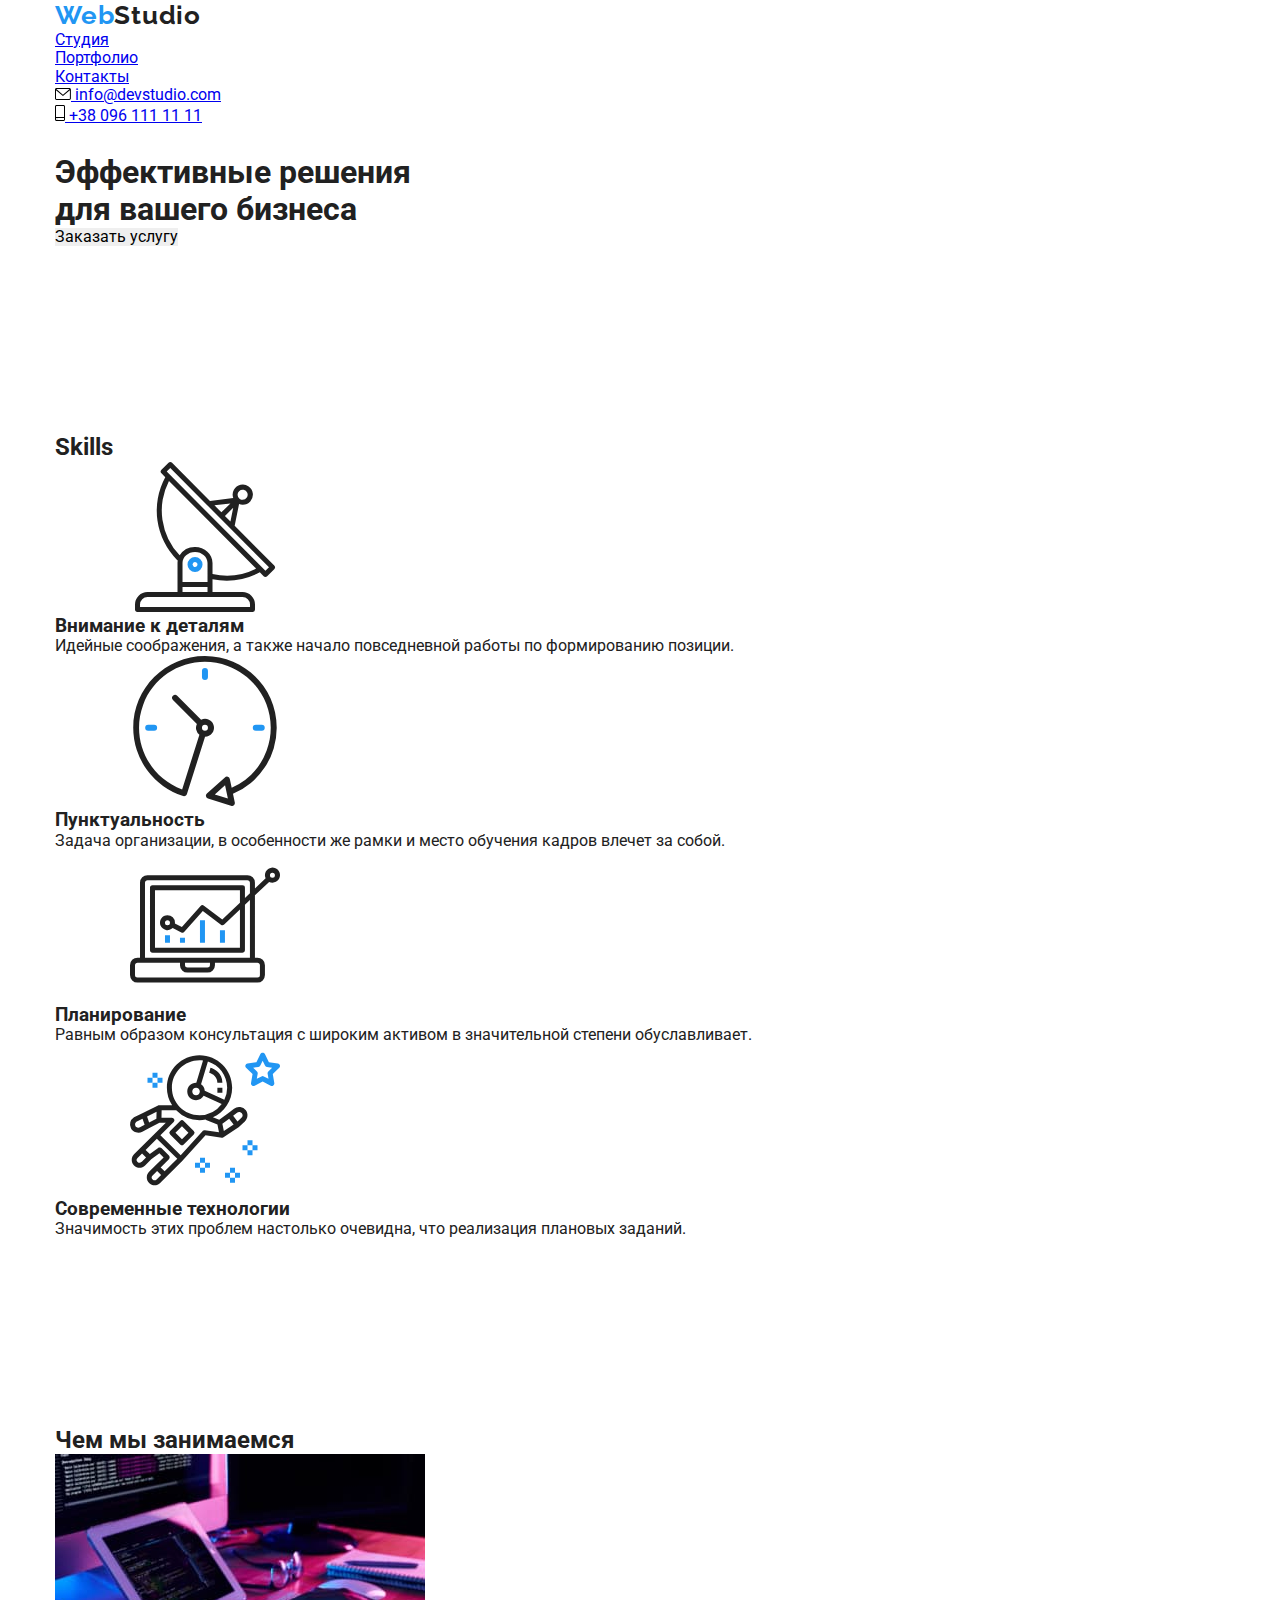
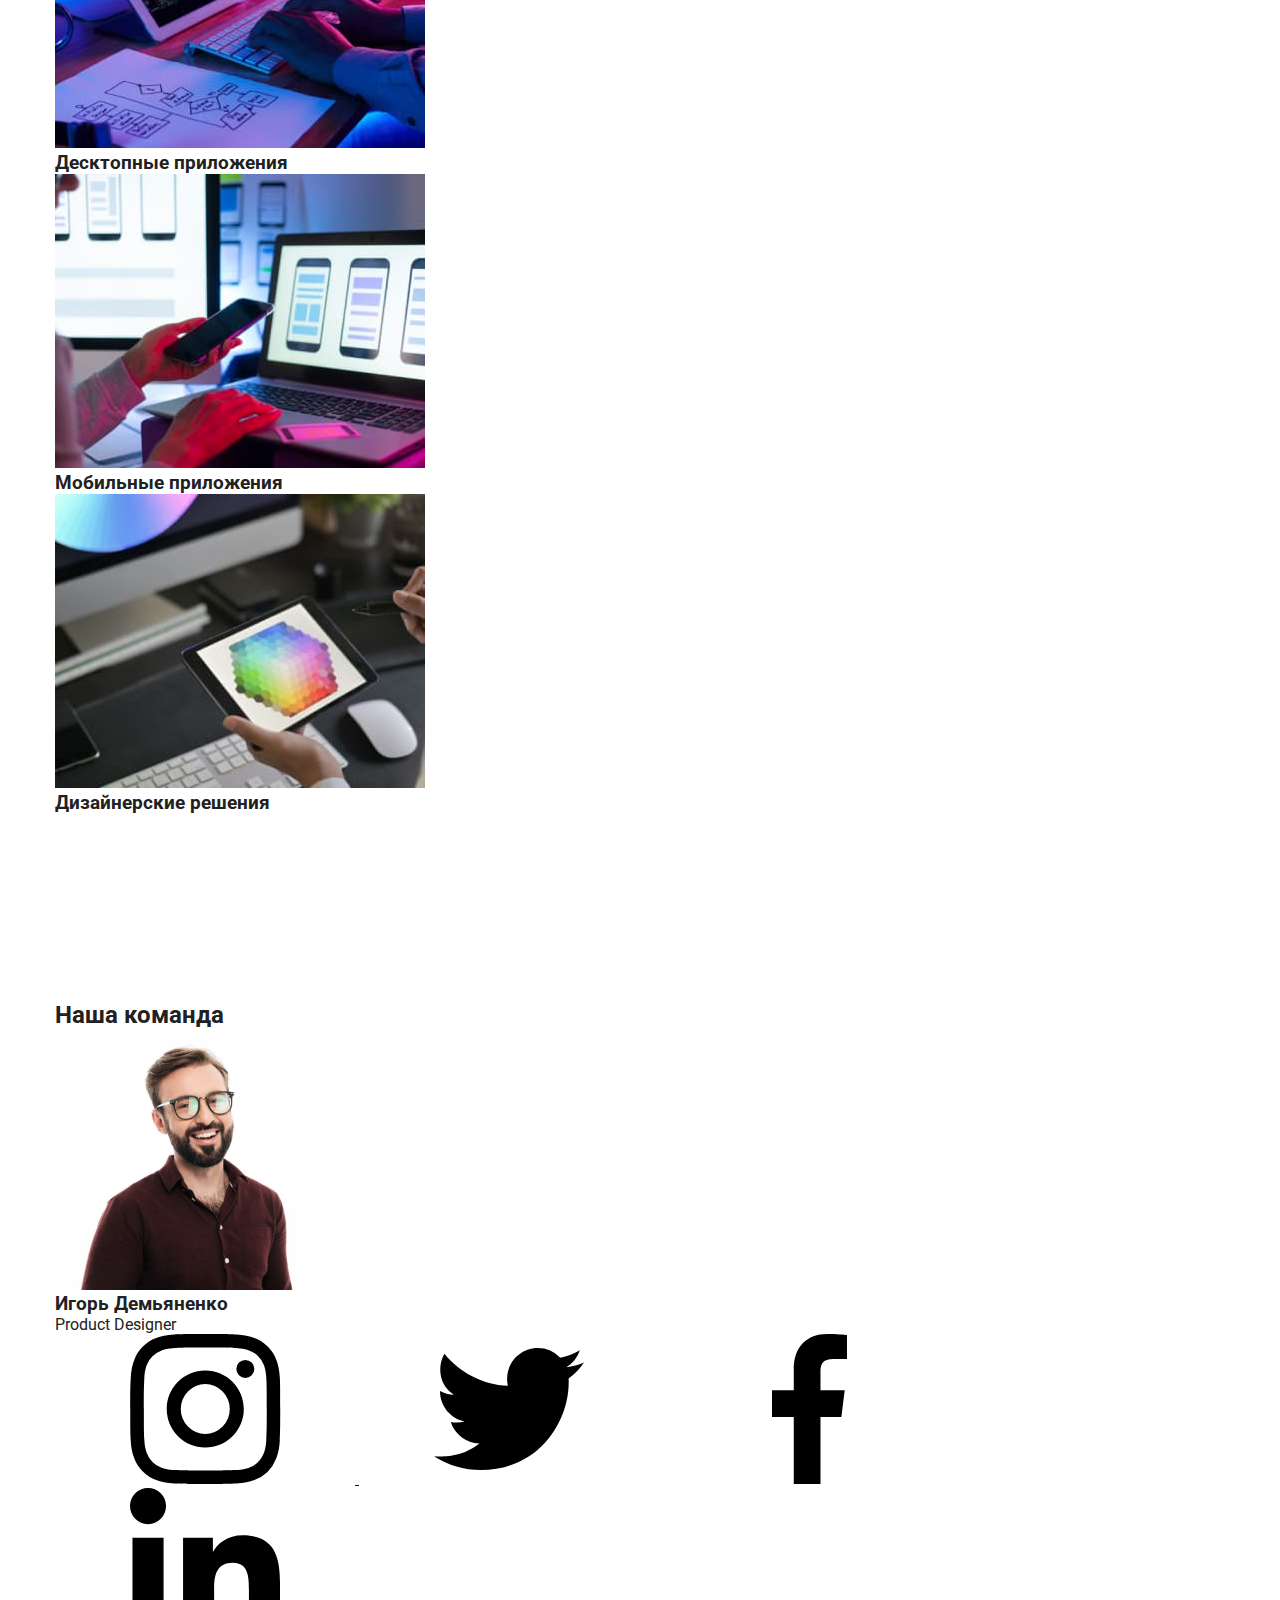
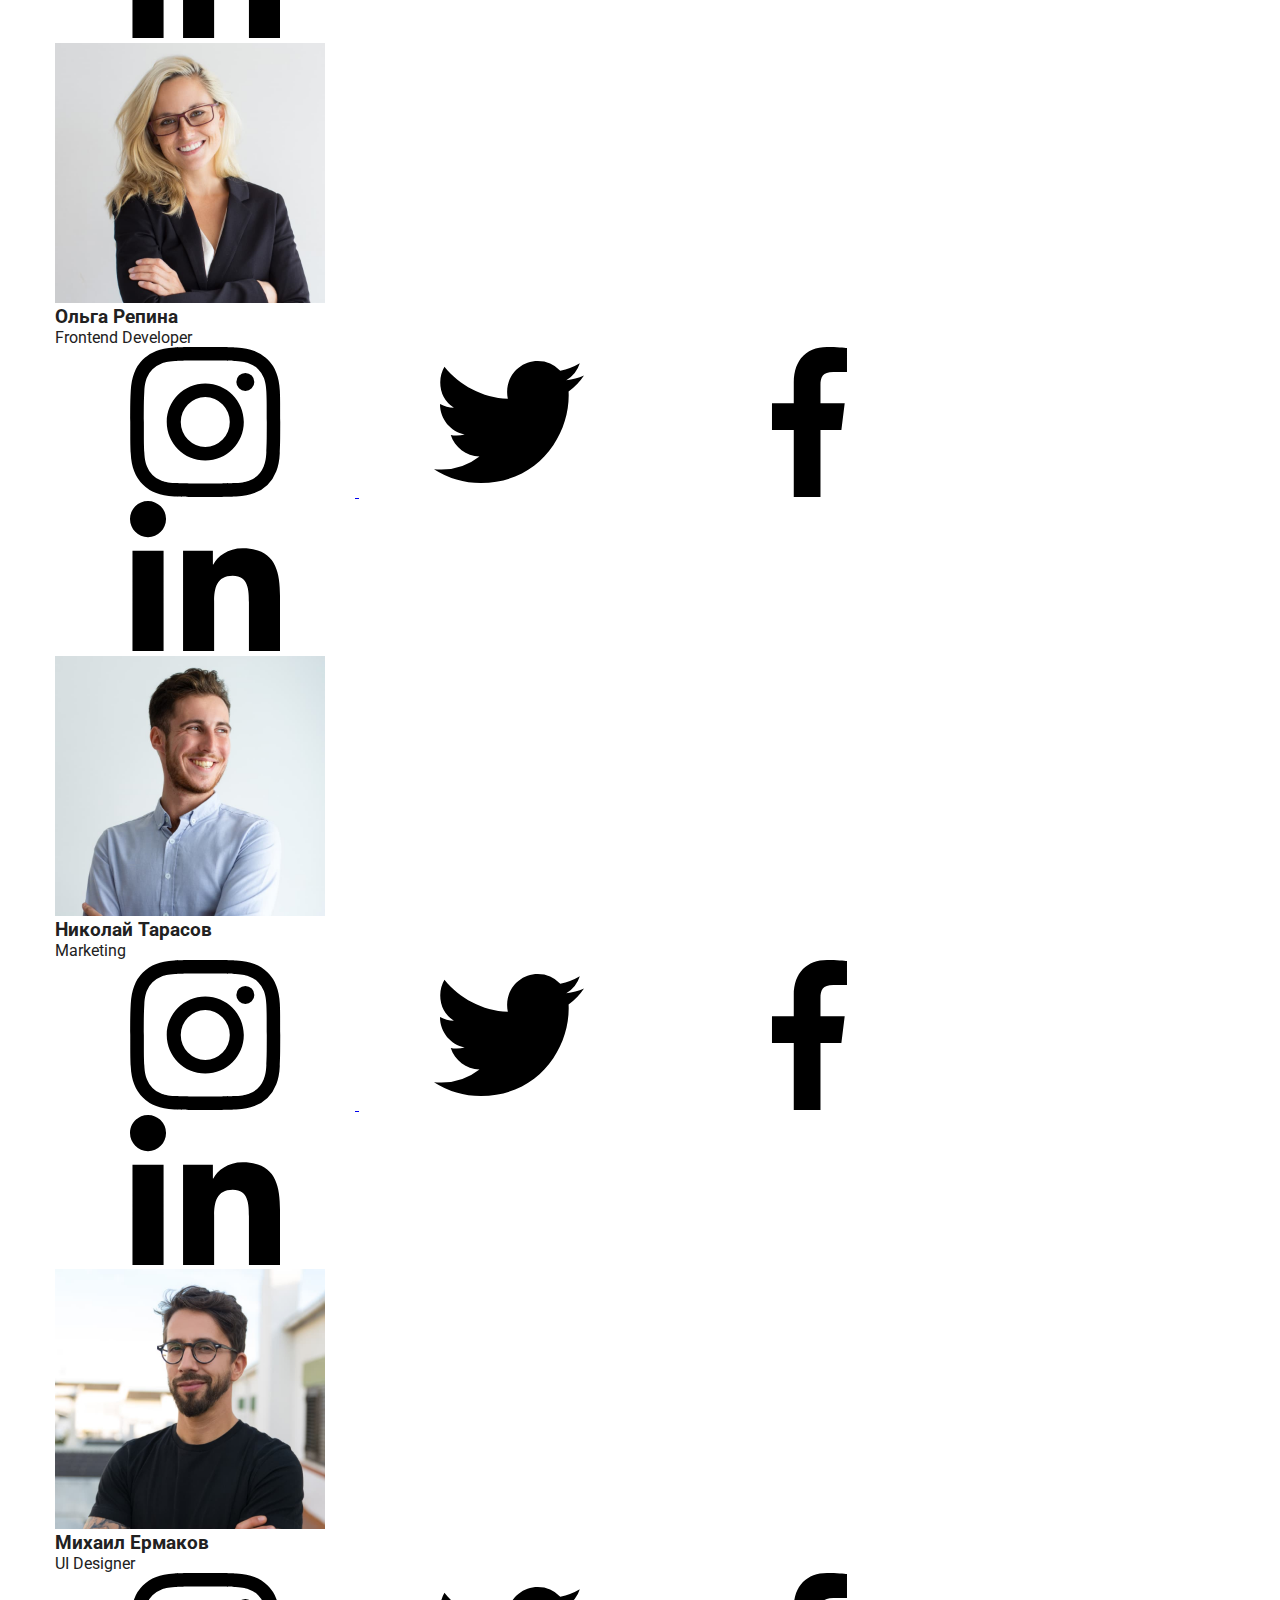
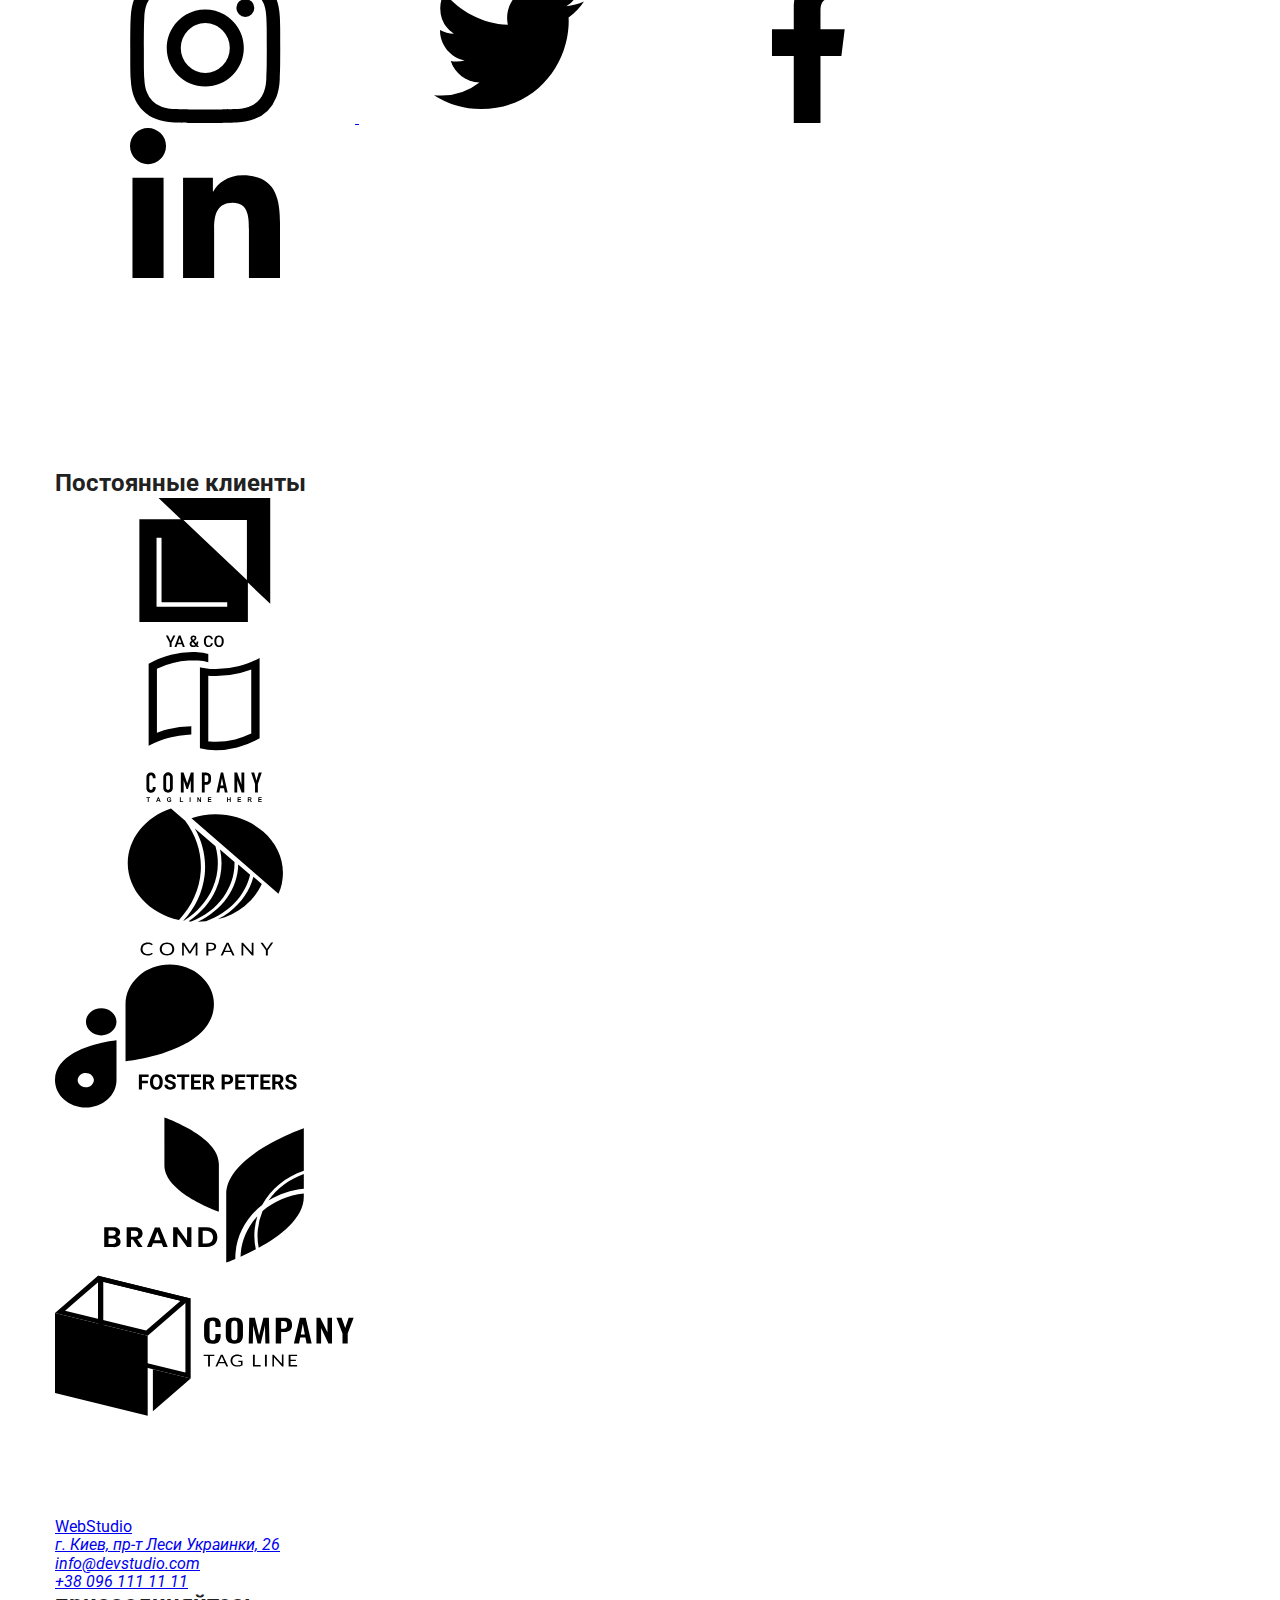
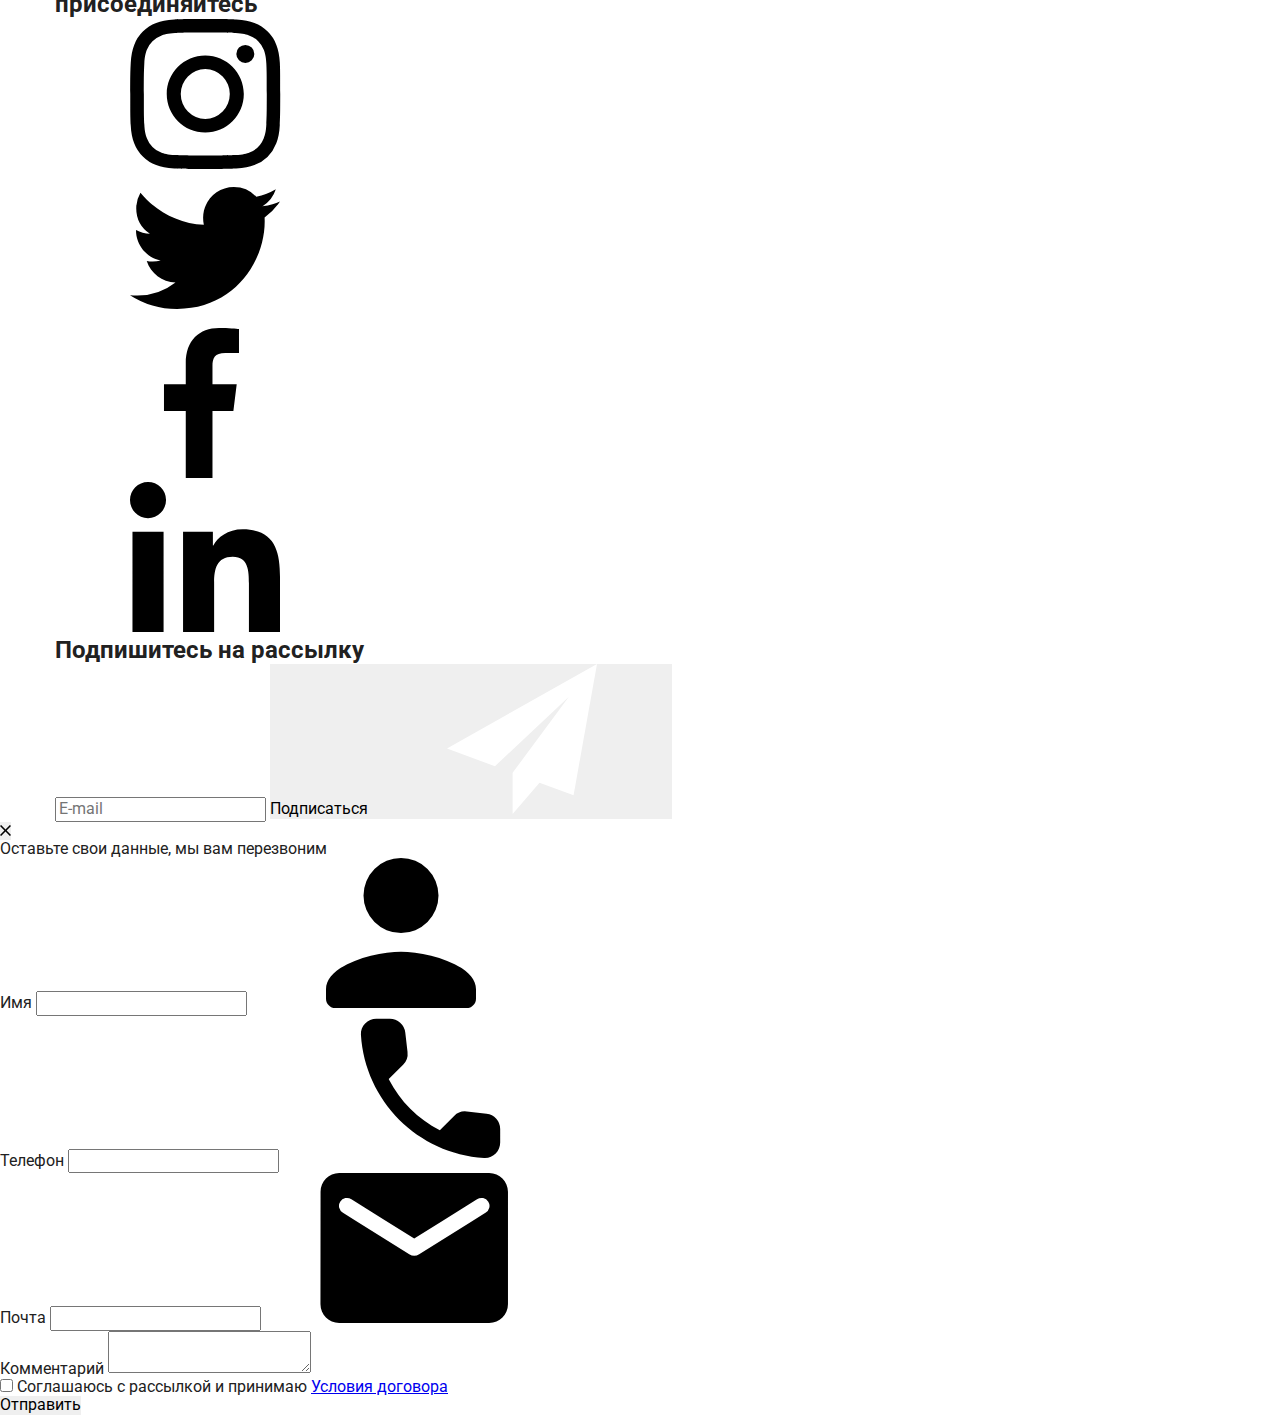
==== index.html @ 89a5e1c9 "Виставив розміри конейнеру" ====
<!DOCTYPE html>
<html lang="en">
    <head>
        <meta charset="UTF-8">
        <meta http-equiv="X-UA-Compatible" content="IE=edge">
        <meta name="viewport" content="width=device-width, initial-scale=1.0">

        <title>Студія</title>
            <!-- Підключення стилів для нормалізації до всіх браузерів -->
        <link rel="stylesheet" href="https://cdnjs.cloudflare.com/ajax/libs/modern-normalize/1.1.0/modern-normalize.min.css">
            <!-- Підключення шрифтів -->
        <link rel="preconnect" href="https://fonts.googleapis.com">
        <link rel="preconnect" href="https://fonts.gstatic.com" crossorigin>
        <link href="https://fonts.googleapis.com/css2?family=Raleway:wght@700&family=Roboto:wght@400;500;700;900&display=swap"
            rel="stylesheet">
            <!-- Підключення стилів -->
        <link rel="stylesheet" href="./css/main.min.css">
    </head>

    <body>

        <header class="header">
        <div class="container">
                <div class="nav">
                
                    <div class="nav-logo">
                        <a href="#" class="logo"><span class="header-logo-decor">Web</span>Studio</a>
                        <button class="nav-logo-button">
                            <svg class="icon-contact" width="16px" height="12px">
                                <use href="./images/icons.svg#icon-burger-menu"></use>
                            </svg>
                        </button>
                    </div>
                    
                
                    <nav class="nav">
                        <ul class="nav-list">
                            <li class="nav-list-item"><a href="./index.html" class="nav-link nav-link-active">Студия</a></li>
                            <li class="nav-list-item"><a href="./portfolio.html" class="nav-link">Портфолио</a></li>
                            <li class="nav-list-item"><a href="#" class="nav-link">Контакты</a></li>
                        </ul>
                    </nav>
                
                    <ul class="contacts">
                        <li class="item">
                            <a href="mailto:info@devstudio.com" class="contacts-contact">
                                <svg class="icon-contact" width="16px" height="12px">
                                    <use href="./images/icons.svg#icon-email"></use>
                                </svg>
                                info@devstudio.com</a>
                        </li>
                        <li class="item">
                            <a href="tel:+380961111111" class="contacts-contact">
                                <svg class="icon-contact" width="10px" height="16px">
                                <use href="./images/icons.svg#icon-phone"></use>
                            </svg>
                            +38 096 111 11 11</a>
                        </li>
                    </ul>
                
                </div>
        </div>
        </header>
        
        <main>
            <section class="section baner">
                
            <div class="container">
                    <div class="baner-container">
                        <h1 class="baner-title">Эффективные решения <br>для вашего бизнеса</h1>
                        <button type="button" class="baner-button" data-modal-open>Заказать услугу</button>
                    </div>
            </div>
                
            </section>

            <section class="section skills">
            <div class="container">
                    <h2 class="none">Skills</h2>
                    <ul class="skills-list">
                        <li class="skills-item">
                            <div class="skills-img">
                                <svg class="s-item">
                                    <use href="images/icons.svg#icon-antenna"></use>
                                </svg>
                            </div>
                            <h3 class="skills-title">Внимание к деталям</h3>
                            <p class="skills-text">Идейные соображения, а также начало повседневной работы по формированию позиции.</p>
                        </li>
                        <li class="skills-item">
                            <!-- <div class="skills-img"> -->
                                <div class="skills-img">
                                    <svg class="s-item">
                                        <use href="images/icons.svg#icon-clock"></use>
                                    </svg>
                                </div>
                            <!-- </div> -->
                            <h3 class="skills-title">Пунктуальность</h3>
                            <p class="skills-text">Задача организации, в особенности же рамки и место обучения кадров влечет за собой.
                            </p>
                        </li>
                        <li class="skills-item">
                            <div class="skills-img">
                                <svg class="s-item">
                                    <use href="images/icons.svg#icon-diagram"></use>
                                </svg>
                            </div>
                            <h3 class="skills-title">Планирование</h3>
                            <p class="skills-text">Равным образом консультация с широким активом в значительной степени обуславливает.
                            </p>
                        </li>
                        <li class="skills-item">
                            <div class="skills-img">
                                <svg class="s-item">
                                    <use href="images/icons.svg#icon-astronaut"></use>
                                </svg>
                            </div>
                            <h3 class="skills-title">Современные технологии</h3>
                            <p class="skills-text">Значимость этих проблем настолько очевидна, что реализация плановых заданий.</p>
                        </li>
                    </ul>
            </div>
            </section>

            <section class="section what-we-do">
                <div class="container">
                    <h2 class="what-we-do-title">Чем мы занимаемся</h2>
                    <ul class="what-we-do-list">

                        <li class="what-we-do-img">                       
                                <img src="images/index/programing.jpg" alt="Людина програмує за комп'ютером" width="370" />
                                <div class="what-we-do-poster">
                                    <h3 class="what-we-do-text">Десктопные приложения</h3>
                                </div>     
                        </li>

                        <li class="what-we-do-img">
                            <img src="images//index/computer.jpg" alt="Програмування за ноутбуком" width="370" />
                            <div class="what-we-do-poster">
                                <h3 class="what-we-do-text">Мобильные приложения</h3>
                            </div>
                        </li>

                        <li class="what-we-do-img">
                            <img src="images//index/draw.jpg" alt="Планшет" width="370" />
                            <div class="what-we-do-poster">
                                <h3 class="what-we-do-text">Дизайнерские решения</h3>
                            </div>
                        </li>

                    </ul>
                </div>
            </section>

            <section class="section we">
                <div class="container">
                    <h2 class="we-title">Наша команда</h2>
                    <ul class="we-list">
                        <li class="we-list-item">
                            <img src="images//index/demyanenko.jpg" alt="Игорь Демьяненко" width="270" class="we-img" />
                            <div class="we-block">
                                <h3 class="we-name">Игорь Демьяненко</h3>
                                <p class="we-proffesion">Product Designer</p>
                                
                                <div class="social">
                                    <a href="#" class="social-links">
                                        <svg class="social-item">
                                            <use href="images/icons.svg#icon-instagram"></use>
                                        </svg>
                                    </a>
                                    <a href="#" class="social-links">
                                        <svg class="social-item">
                                            <use href="images/icons.svg#icon-twitter"></use>
                                        </svg></a>
                                    <a href="#" class="social-links">
                                        <svg class="social-item">
                                            <use href="images/icons.svg#icon-facebook"></use>
                                        </svg></a>
                                    <a href="# " class="social-links">
                                        <svg class="social-item">
                                            <use href="images/icons.svg#icon-linkedin"></use>
                                        </svg></a>
                                </div>
                            </div>
                        </li>
                        <li class="we-list-item">
                            <img src="images//index/repina.jpg" alt="Ольга Репина" width="270" class="we-img" />
                            <div class="we-block">
                                <h3 class="we-name">Ольга Репина</h3>
                                <p class="we-proffesion">Frontend Developer</p>
                                <div class="social">
                                    <a href="#" class="social-links">
                                        <svg class="social-item">
                                            <use href="images/icons.svg#icon-instagram"></use>
                                        </svg>
                                    </a>
                                    <a href="#" class="social-links">
                                        <svg class="social-item">
                                            <use href="images/icons.svg#icon-twitter"></use>
                                        </svg></a>
                                    <a href="#" class="social-links">
                                        <svg class="social-item">
                                            <use href="images/icons.svg#icon-facebook"></use>
                                        </svg></a>
                                    <a href="# " class="social-links">
                                        <svg class="social-item">
                                            <use href="images/icons.svg#icon-linkedin"></use>
                                        </svg></a>
                                </div>
                            </div>
                        </li>
                        <li class="we-list-item">
                            <img src="images//index/tarasov.jpg" alt="Николай Тарасов" width="270" class="we-img" />
                        <div class="we-block">
                                <h3 class="we-name">Николай Тарасов</h3>
                                <p class="we-proffesion">Marketing</p>
                                <div class="social">
                                    <a href="#" class="social-links">
                                        <svg class="social-item">
                                            <use href="images/icons.svg#icon-instagram"></use>
                                        </svg>
                                    </a>
                                    <a href="#" class="social-links">
                                        <svg class="social-item">
                                            <use href="images/icons.svg#icon-twitter"></use>
                                        </svg></a>
                                    <a href="#" class="social-links">
                                        <svg class="social-item">
                                            <use href="images/icons.svg#icon-facebook"></use>
                                        </svg></a>
                                    <a href="# " class="social-links">
                                        <svg class="social-item">
                                            <use href="images/icons.svg#icon-linkedin"></use>
                                        </svg></a>
                                </div>
                        </div>
                        </li>
                        <li class="we-list-item">
                            <img src="images//index/yarmakov.jpg" alt="Михаил Ермаков" width="270" class="we-img" />
                        <div class="we-block">
                                <h3 class="we-name">Михаил Ермаков</h3>
                                <p class="we-proffesion">UI Designer</p>
                                <div class="social">
                                    <a href="#" class="social-links">
                                        <svg class="social-item">
                                            <use href="images/icons.svg#icon-instagram"></use>
                                        </svg>
                                    </a>
                                    <a href="#" class="social-links">
                                        <svg class="social-item">
                                            <use href="images/icons.svg#icon-twitter"></use>
                                        </svg></a>
                                    <a href="#" class="social-links">
                                        <svg class="social-item">
                                            <use href="images/icons.svg#icon-facebook"></use>
                                        </svg></a>
                                    <a href="# " class="social-links">
                                        <svg class="social-item">
                                            <use href="images/icons.svg#icon-linkedin"></use>
                                        </svg></a>
                        </div>
                            </div>
                        </li>
                    </ul>
                </div>
            </section>

            <section class="section client">
                <div class="container">
                    <h2 class="client-title">Постоянные клиенты</h2>
                    <ul class="client-logo">
                        <li class="client-item">
                            <a href="#" class="client-link">
                                <svg class="client-1">
                                    <use href="./images/icons.svg#icon-client-1"></use>
                                </svg>
                            </a>
                        </li>
                        <li class="client-item">
                            <a href="#" class="client-link">
                                <svg class="client-2">
                                    <use href="./images/icons.svg#icon-client-2"></use>
                                </svg>
                            </a>
                        </li>
                        <li class="client-item">
                            <a href="#" class="client-link">
                                <svg class="client-3">
                                    <use href="./images/icons.svg#icon-client-3"></use>
                                </svg>
                            </a>
                        </li>
                        <li class="client-item">
                        <a href="#" class="client-link">
                                <svg class="client-4">
                                    <use href="./images/icons.svg#icon-client-4"></use>
                                </svg>
                        </a>
                        </li>
                        <li class="client-item">
                        <a href="#" class="client-link">
                                <svg class="client-5">
                                    <use href="./images/icons.svg#icon-client-5"></use>
                                </svg>
                        </a>
                        </li>
                        <li class="client-item">
                            <a href="#" class="client-link">
                                <svg class="client-6">
                                    <use href="./images/icons.svg#icon-client-6"></use>
                                </svg>
                            </a>
                        </li>   
                    </ul>
                </div>

            </section>
            
        </main>

        <footer class="footer">

            <div class="container footer-blok">
                <div class="address">
                    <a href="./index.html" class="footer-logo"><span class="footer-logo-decor">Web</span>Studio</a>
                    <address>
                        <ul class="footer-adress-list">
                            <li><a href="#" class="address-post">г. Киев, пр-т Леси Украинки, 26</a></li>
                            <li><a href="mailto:info@devstudio.com" class="address-email">info@devstudio.com</a></li>
                            <li><a href="tel:+380961111111" class="address-tel">+38 096 111 11 11</a></li>
                        </ul>
                    </address>
                </div>
                <div class="join">
                    <h2 class="join-title">присоединяйтесь</h2>
                    <ul class="join-list">
                        <li class="join-item">
                        <a href="#" class="join-link">
                                <svg class="join-img">
                                    <use href="./images/icons.svg#icon-instagram"></use>
                                </svg>
                        </a>
                        </li>
                        <li class="join-item">
                            <a href="#" class="join-link">
                                <svg class="join-img">
                                    <use href="./images/icons.svg#icon-twitter"></use>
                                </svg>
                            </a>
                        </li>
                        <li class="join-item">
                            <a href="#" class="join-link">
                                <svg class="join-img">
                                    <use href="./images/icons.svg#icon-facebook"></use>
                                </svg>
                            </a>
                        </li>
                        <li class="join-item">
                        <a href="#" class="join-link">
                                <svg class="join-img">
                                    <use href="./images/icons.svg#icon-linkedin"></use>
                                </svg>
                        </a>
                        </li>
                    </ul>
                </div>

                <div class="subscribe">
                    
                    <h2 class="subscribe-title">Подпишитесь на рассылку</h2>
                    <form action="#">
                        <input type="email" name="user-email" class="subscribe-input" placeholder="E-mail">
                        
                        <button href="#" class="subscribe-button">
                        
                            <p class="subscribe-button-text">Подписаться
                                <svg class="subscribe-button-img">
                                    <use href="images/icons.svg#icon-telegram"></use>
                                </svg>
                            </p>
                        
                        </button>
                    </form>
                    

                </div>
            </div>

        </footer>

        <!-- MODAL -->
        
        <div class="backdrop is-hidden" data-modal>
            <div class="modal">
                <button class="close" data-modal-close>
                   <svg class="close-img" width=11px height=11px>
                       <use href="./images/icons.svg#icon-close"></use>
                   </svg>
                </button>

                <p class="modal-title">Оставьте свои данные, мы вам перезвоним</p>

                <form>
                    
                    <div class="form-items icon-form">
                        <label for="name">Имя</label>
                        
                        <input
                        class="form-items-input"
                        type="text"
                        name="name"
                        id="name"> 
                        
                        <svg class="form-icon-img">
                            <use href="./images/icons.svg#icon-persona"></use>
                        </svg>
                    </div>

                    <div class="form-items icon-form">
                        <label for="tel">Телефон</label>
                        <input
                        class="form-items-input"
                        type="tel"
                        name="tel"
                        id="tel">                        
                        <svg class="form-icon-img">
                            <use href="./images/icons.svg#icon-tell"></use>
                        </svg>

                    </div>

                    <div class="form-items icon-form">
                        <label for="email">Почта</label>
                        <input
                        class="form-items-input"
                        type="email"
                        name="email"
                        id="email">

                        <svg class="form-icon-img">
                            <use href="./images/icons.svg#icon-send"></use>
                        </svg>

                    </div>

                    <div class="form-items">
                        <label for="commit">Комментарий</label>
                        <textarea
                            class="area-items-input"
                            name="commit"
                            id="commit" 
                            placeholder="Введите текст">
                        </textarea>
                    </div>
                    
                    <div class="form-checkbox">
                        <input
                        type="checkbox"
                        name="checkbox"
                        id="checkbox">
                        <label for="checkbox">
                            Соглашаюсь с рассылкой и принимаю 
                        </label>

                        <a href="#" class="contract">Условия договора</a>

                    </div>
                    
                    <div class="send-button">
                        <button type="submit" class="form-button">Отправить</button>
                    </div>

                </form>
                

            </div>
        </div>
    <!-- Підключення файлу джавискрипт -->
        <script src="./js/modal.js"></script>
    
    </body>

</html>
---- css/main.min.css ----
ul{padding:0;margin:0px;list-style-type:none}h1,h2,h3,p,button{margin:0;padding:0;border:none}body{font-family:"Roboto";color:#212121}.container{margin-left:auto;margin-right:auto;padding:0 15px}@media screen and (min-width: 480px){.container{width:480px}}@media screen and (min-width: 768px){.container{width:768px}}@media screen and (min-width: 1200px){.container{width:1200px}}.section{padding-top:94px;padding-bottom:94px}.header{height:60px}.logo{text-decoration:none;font-family:"Raleway";font-size:26px;font-weight:700;line-height:1.19;letter-spacing:0.03em;color:#212121;-webkit-transition:color 250ms cubic-bezier(0.4, 0, 0.2, 1);transition:color 250ms cubic-bezier(0.4, 0, 0.2, 1)}.logo:hover,.logo:focus{color:#2196f3}.header-logo-decor{color:#2196f3}.nav-logo{display:-webkit-box;display:-ms-flexbox;display:flex;-webkit-box-pack:justify;-ms-flex-pack:justify;justify-content:space-between;-webkit-box-align:center;-ms-flex-align:center;align-items:center}.nav-logo-button{width:40px;height:40px;background:#fff}.nav-logo-button:hover,.nav-logo-button:focus{fill:#2196f3}@media (min-width: 767px){.nav-logo-button{display:none}}
/*# sourceMappingURL=main.min.css.map */
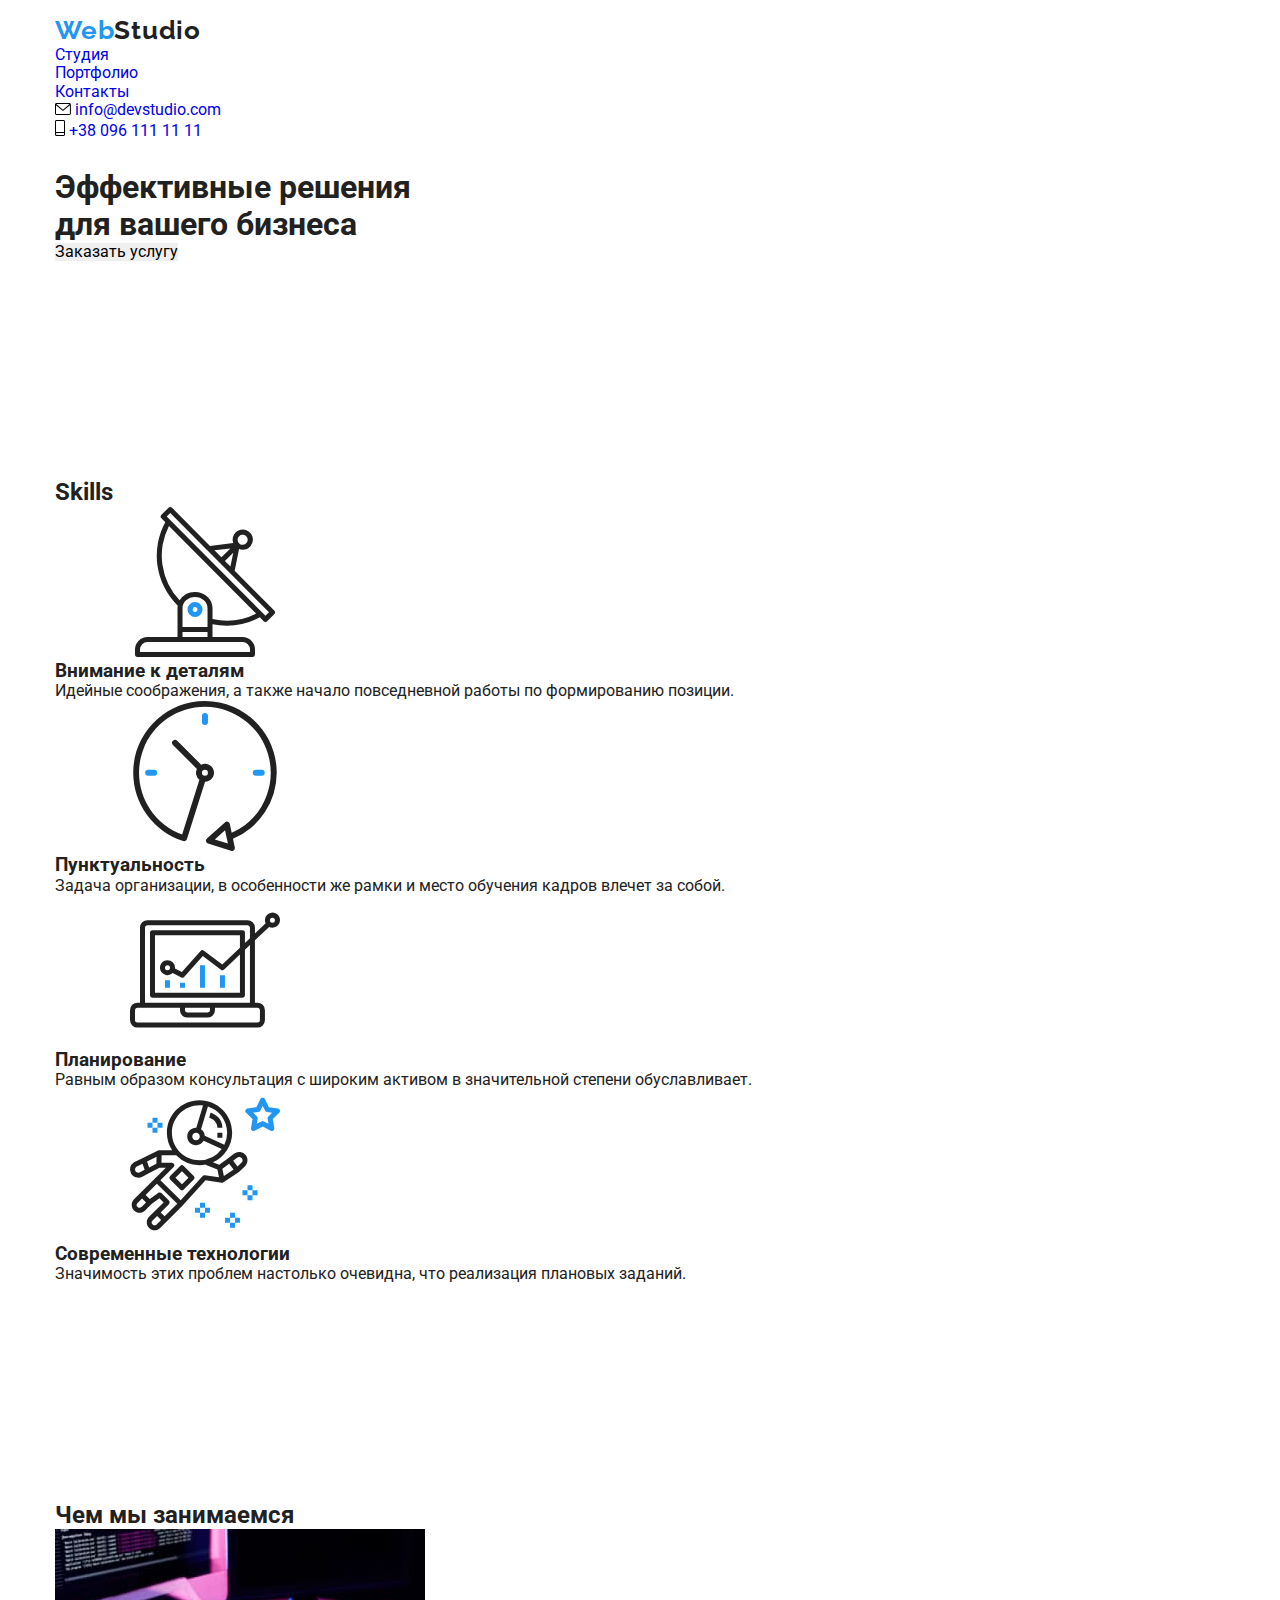
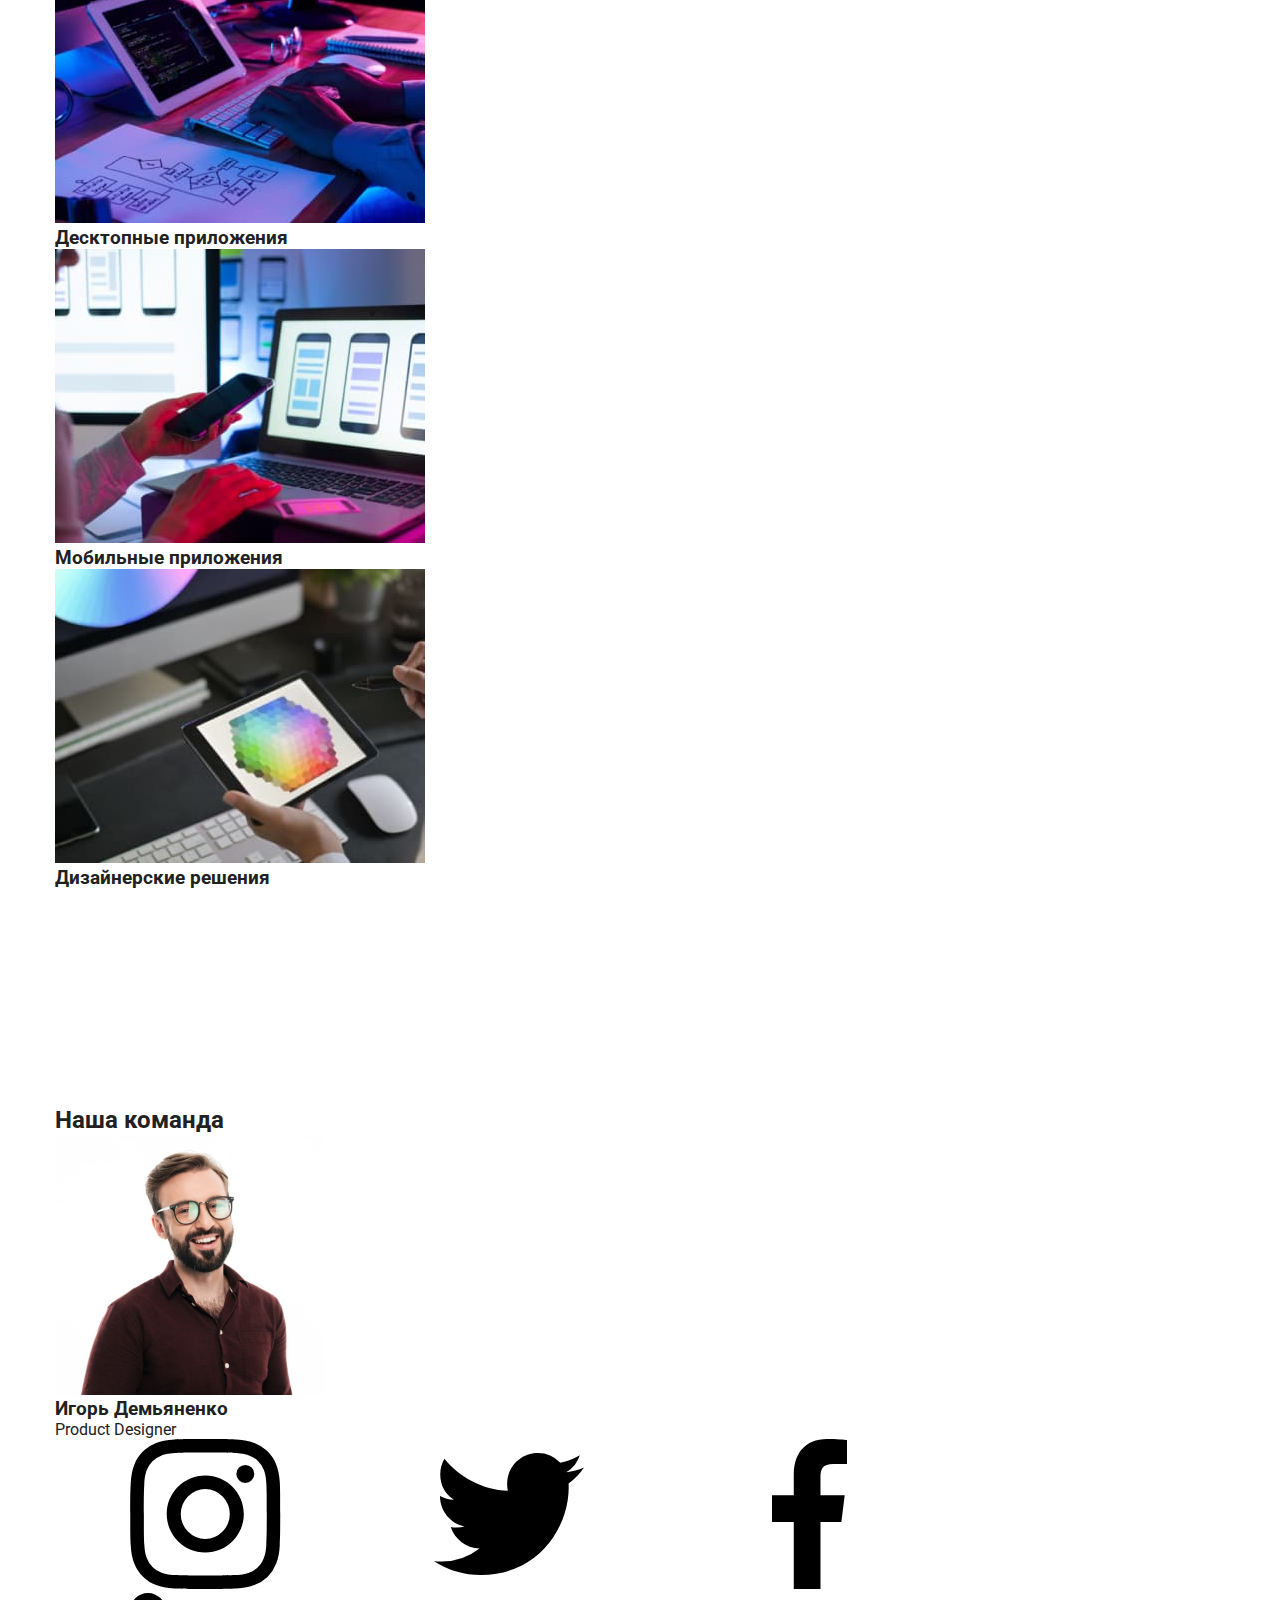
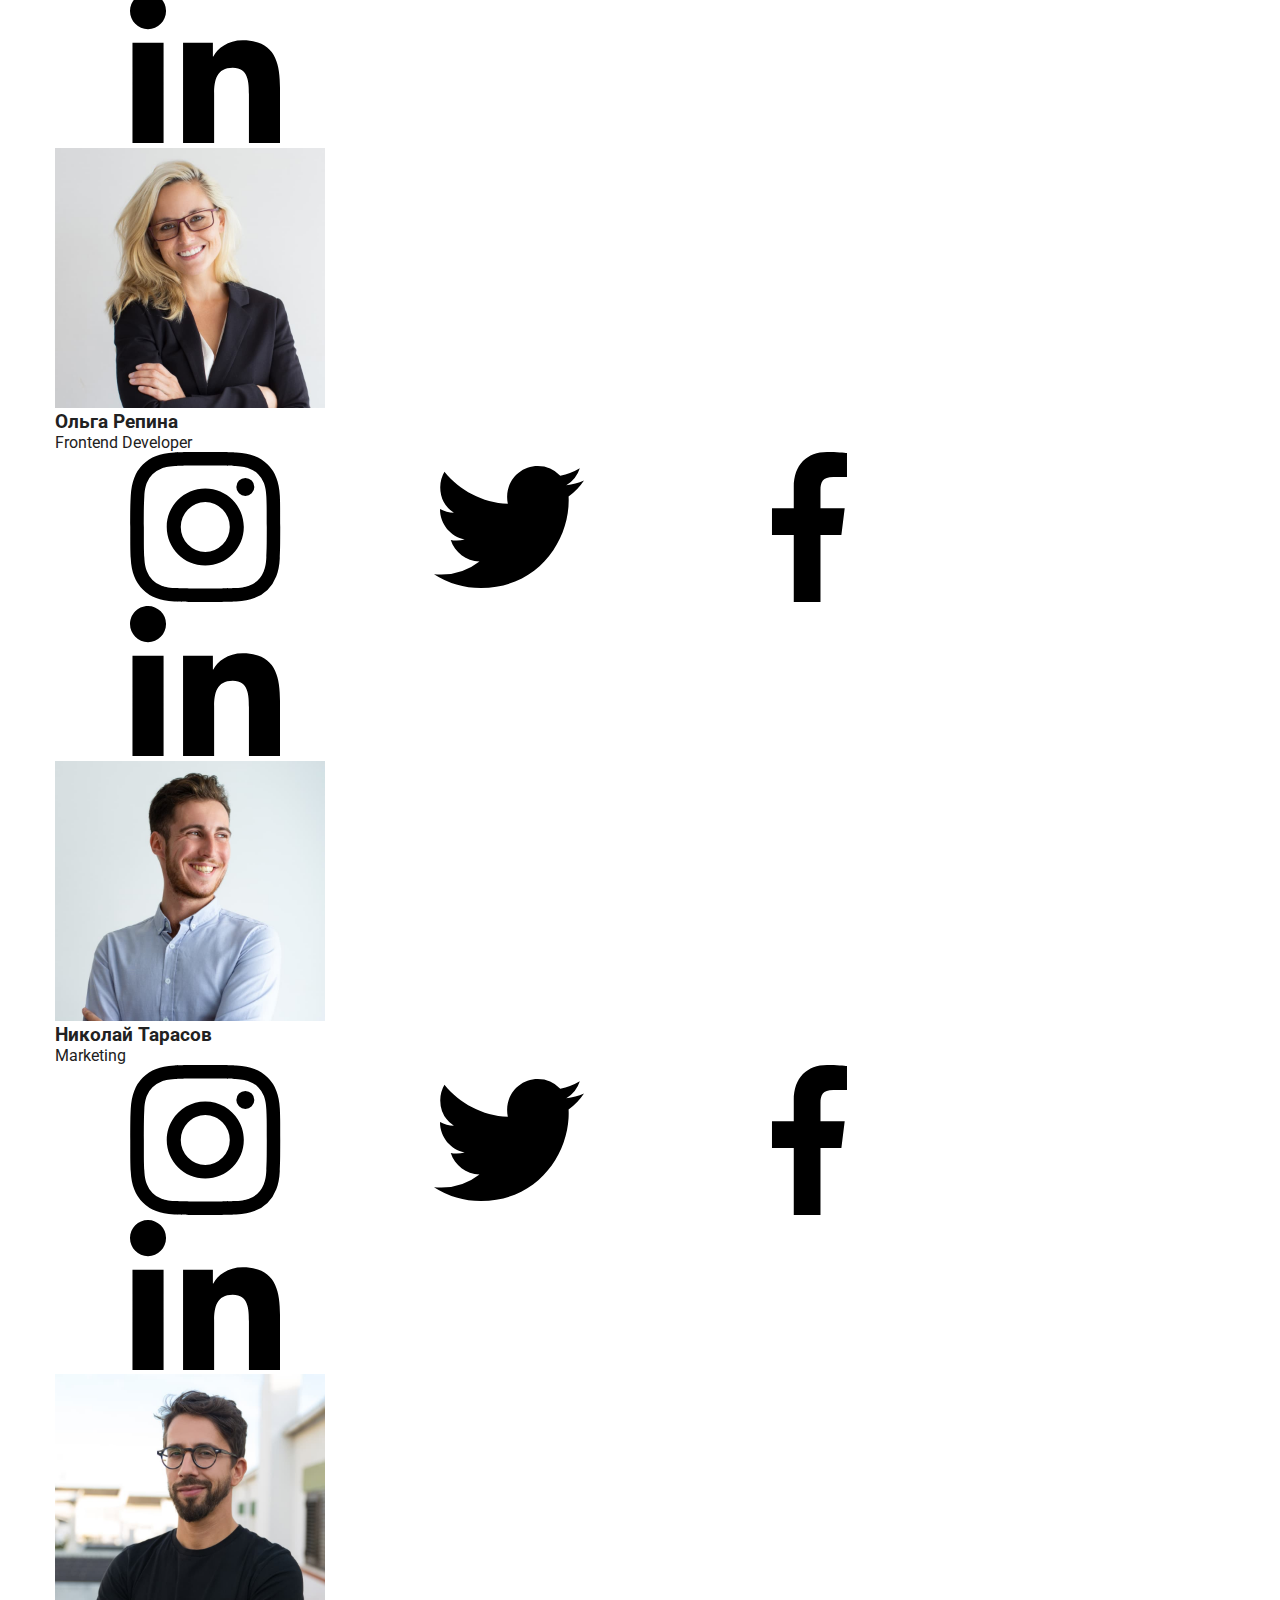
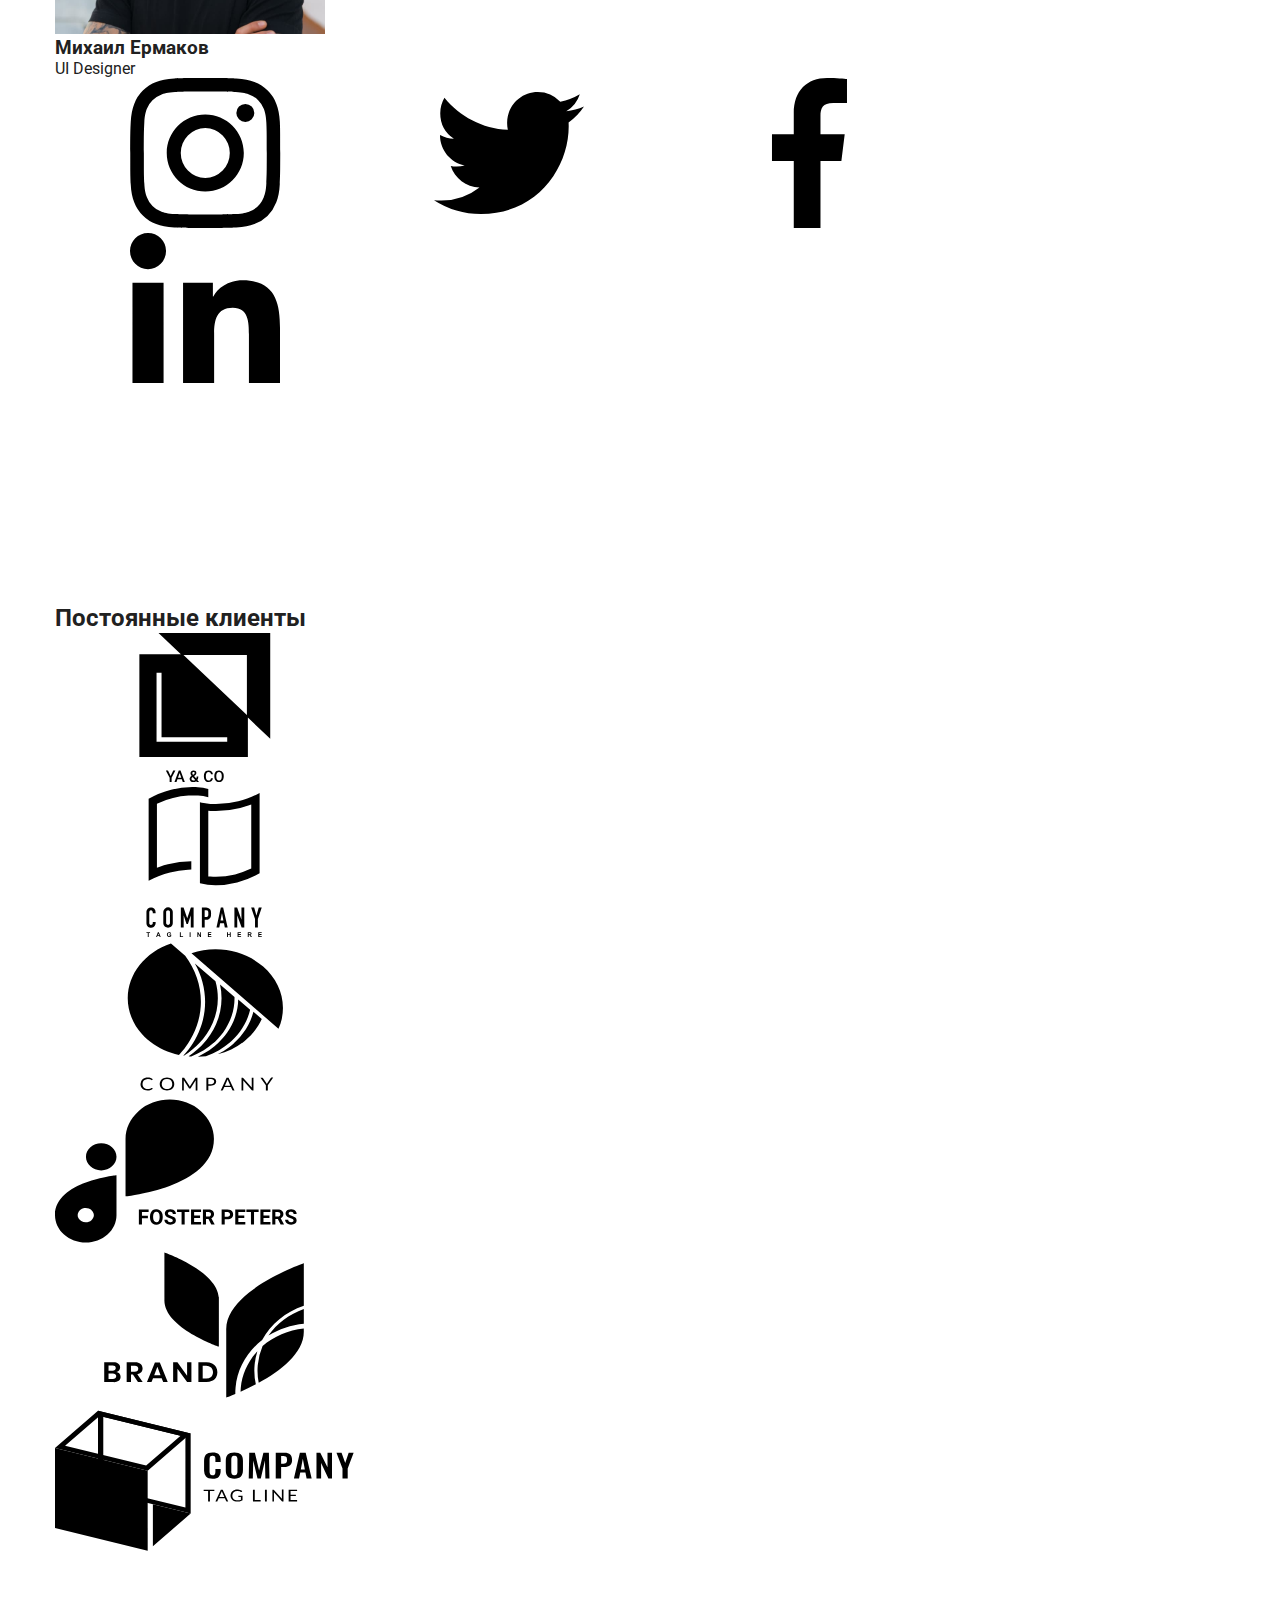
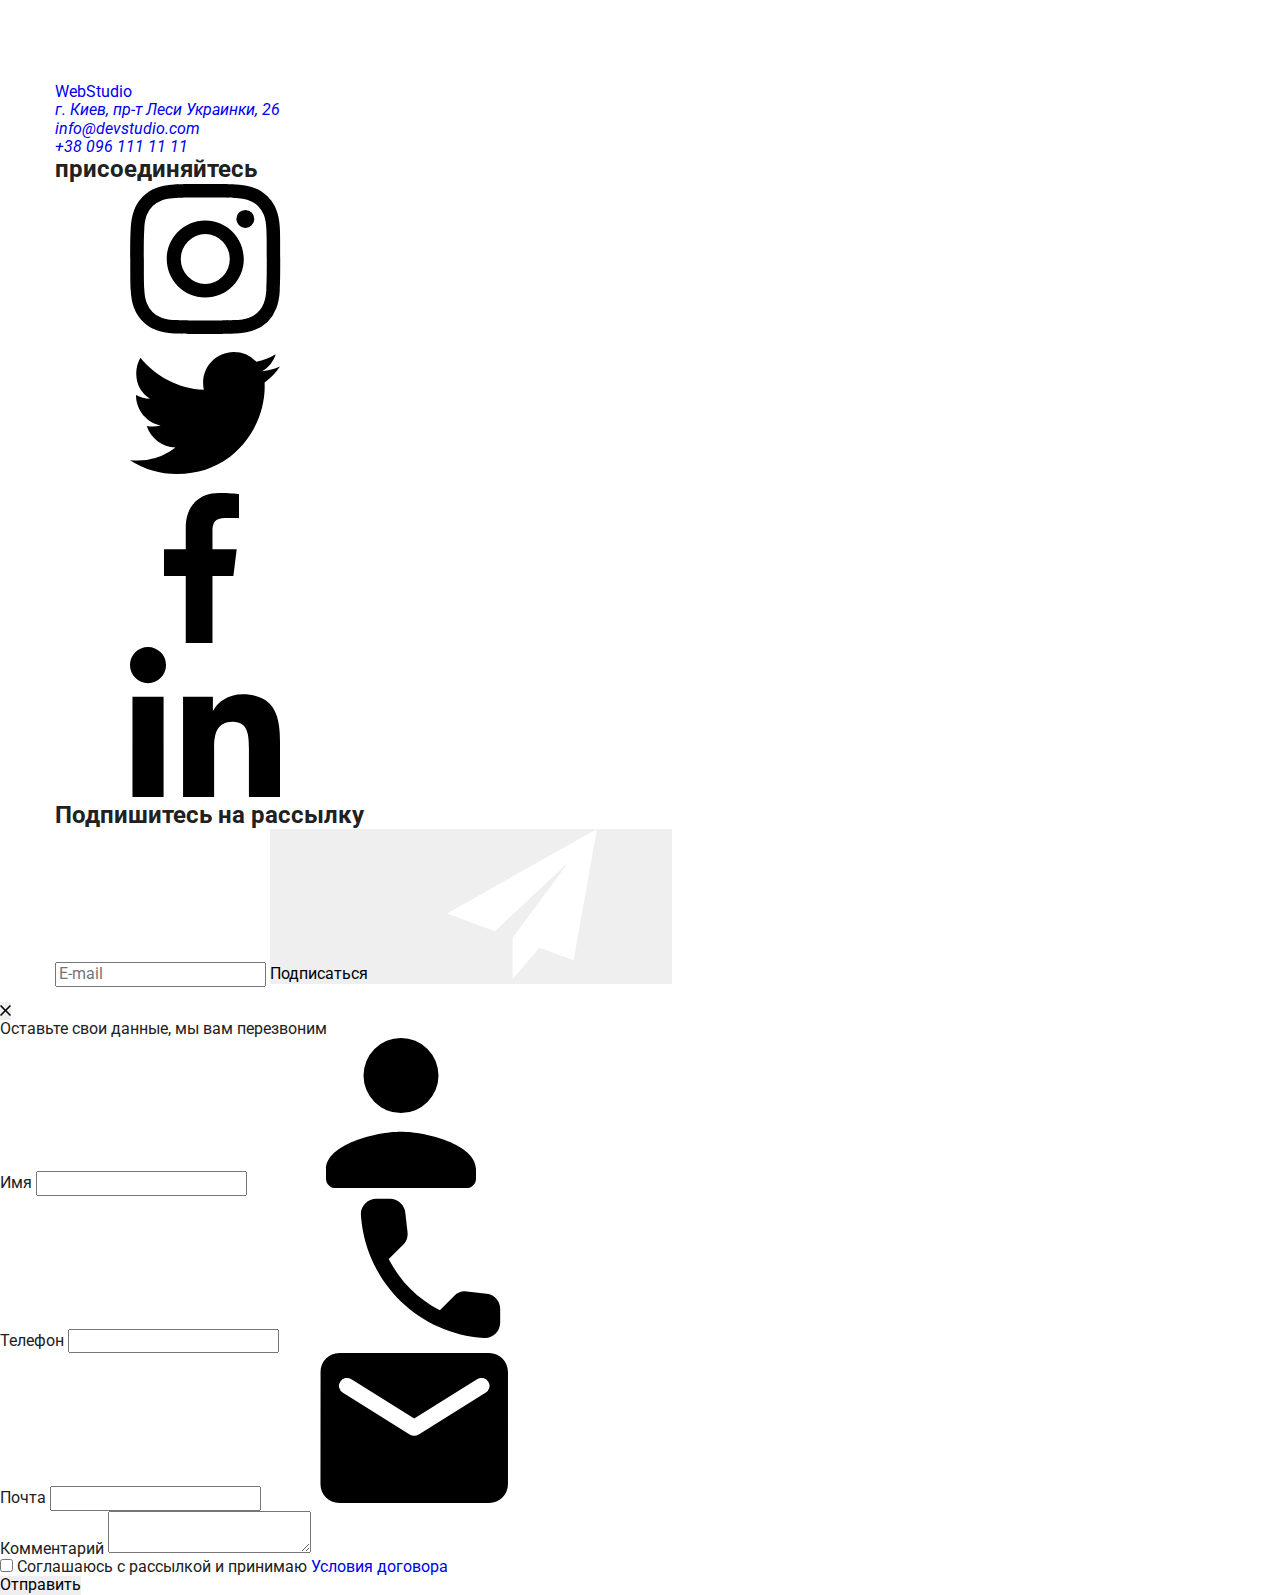
==== commit a48a29e7: "Хідер меню" ====
--- a/index.html
+++ b/index.html
@@ -25,38 +25,40 @@
                 
                     <div class="nav-logo">
                         <a href="#" class="logo"><span class="header-logo-decor">Web</span>Studio</a>
-                        <button class="nav-logo-button">
+                        <button class="menu-toggle js-open-menu" aria-expanded="false" aria-controls="mobile-menu">
                             <svg class="icon-contact" width="16px" height="12px">
                                 <use href="./images/icons.svg#icon-burger-menu"></use>
                             </svg>
                         </button>
                     </div>
                     
-                
-                    <nav class="nav">
-                        <ul class="nav-list">
-                            <li class="nav-list-item"><a href="./index.html" class="nav-link nav-link-active">Студия</a></li>
-                            <li class="nav-list-item"><a href="./portfolio.html" class="nav-link">Портфолио</a></li>
-                            <li class="nav-list-item"><a href="#" class="nav-link">Контакты</a></li>
+                    <div class="contact-menu">                        
+                        <nav class="pages">
+                            <ul class="nav-list">
+                                <li class="nav-list-item"><a href="./index.html" class="nav-link nav-link-active">Студия</a></li>
+                                <li class="nav-list-item"><a href="./portfolio.html" class="nav-link">Портфолио</a></li>
+                                <li class="nav-list-item"><a href="#" class="nav-link">Контакты</a></li>
+                            </ul>
+                        </nav>
+                        
+                        <ul class="contacts">
+                            <li class="item">
+                                <a href="mailto:info@devstudio.com" class="contacts-contact">
+                                    <svg class="icon-contact" width="16px" height="12px">
+                                        <use href="./images/icons.svg#icon-email"></use>
+                                    </svg>
+                                    info@devstudio.com</a>
+                            </li>
+                            <li class="item">
+                                <a href="tel:+380961111111" class="contacts-contact">
+                                    <svg class="icon-contact" width="10px" height="16px">
+                                        <use href="./images/icons.svg#icon-phone"></use>
+                                    </svg>
+                                    +38 096 111 11 11</a>
+                            </li>
                         </ul>
-                    </nav>
-                
-                    <ul class="contacts">
-                        <li class="item">
-                            <a href="mailto:info@devstudio.com" class="contacts-contact">
-                                <svg class="icon-contact" width="16px" height="12px">
-                                    <use href="./images/icons.svg#icon-email"></use>
-                                </svg>
-                                info@devstudio.com</a>
-                        </li>
-                        <li class="item">
-                            <a href="tel:+380961111111" class="contacts-contact">
-                                <svg class="icon-contact" width="10px" height="16px">
-                                <use href="./images/icons.svg#icon-phone"></use>
-                            </svg>
-                            +38 096 111 11 11</a>
-                        </li>
-                    </ul>
+                    </div>
+                    
                 
                 </div>
         </div>
@@ -388,8 +390,7 @@
 
         </footer>
 
-        <!-- MODAL -->
-        
+        <!-- MODAL -->        
         <div class="backdrop is-hidden" data-modal>
             <div class="modal">
                 <button class="close" data-modal-close>
@@ -475,8 +476,59 @@
 
             </div>
         </div>
-    <!-- Підключення файлу джавискрипт -->
+        <!-- HEADER MENU -->
+        <div class="menu-container js-menu-container" id="mobile-menu"">
+
+            <button class="menu-toggle js-close-menu">
+
+                    <svg class="menu-cross" width=18px height=18px>
+                        <use href="./images/icons.svg#icon-close"></use>
+                    </svg>
+
+            </button>
+            
+
+            <ul class="menu-pages">
+                <li class="menu__item">
+                    <a class="menu-link menu-active" href="#">Студия</a>
+                </li>
+                <li class="menu__item">
+                    <a class="menu-link" href="./portfolio.html">Портфолио</a>
+                </li>
+                <li class="menu__item">
+                    <a class="menu-link" href="#">Контакты</a>
+                </li>
+            </ul>
+            <ul class="menu-contacts">
+                <li class="contacts__item">
+                    <a href="tel:+380961111111" class="link__tel">
+                        +38 096 111 11 11</a>                
+                </li>
+                <li class="contacts__item">
+                    <a href="#" class="link__email">                    
+                        info@devstudio.com</a>
+                </li>
+            </ul>
+
+            <ul class="menu-social">
+                <li class="social__item">
+                    <a class="social__link" href="">Instagram</a>
+                </li>
+                <li class="social__item">
+                    <a class="social__link" href="">Twitter</a>
+                </li>
+                <li class="social__item">
+                    <a class="social__link" href="">Facebook</a>
+                </li>
+                <li class="social__item">
+                    <a class="social__link" href="">LinkedIn</a>
+                </li>
+            </ul>
+        </div>
+    <!-- Підключення файлу джавискрипт для модалки -->
         <script src="./js/modal.js"></script>
+    <!-- Підключення js для меню контактів -->
+        <script src="./js/mobil-menu.js"></script>
     
     </body>
 
--- a/css/main.min.css
+++ b/css/main.min.css
@@ -1,2 +1,2 @@
-ul{padding:0;margin:0px;list-style-type:none}h1,h2,h3,p,button{margin:0;padding:0;border:none}body{font-family:"Roboto";color:#212121}.container{margin-left:auto;margin-right:auto;padding:0 15px}@media screen and (min-width: 480px){.container{width:480px}}@media screen and (min-width: 768px){.container{width:768px}}@media screen and (min-width: 1200px){.container{width:1200px}}.section{padding-top:94px;padding-bottom:94px}.header{height:60px}.logo{text-decoration:none;font-family:"Raleway";font-size:26px;font-weight:700;line-height:1.19;letter-spacing:0.03em;color:#212121;-webkit-transition:color 250ms cubic-bezier(0.4, 0, 0.2, 1);transition:color 250ms cubic-bezier(0.4, 0, 0.2, 1)}.logo:hover,.logo:focus{color:#2196f3}.header-logo-decor{color:#2196f3}.nav-logo{display:-webkit-box;display:-ms-flexbox;display:flex;-webkit-box-pack:justify;-ms-flex-pack:justify;justify-content:space-between;-webkit-box-align:center;-ms-flex-align:center;align-items:center}.nav-logo-button{width:40px;height:40px;background:#fff}.nav-logo-button:hover,.nav-logo-button:focus{fill:#2196f3}@media (min-width: 767px){.nav-logo-button{display:none}}
+ul{padding:0;margin:0px;list-style-type:none}h1,h2,h3,p,a,button{margin:0;padding:0;border:none;text-decoration:none}body{font-family:"Roboto";color:#212121}.container{margin-left:auto;margin-right:auto;padding:15px}@media screen and (min-width: 480px){.container{width:480px}}@media screen and (min-width: 768px){.container{width:768px}}@media screen and (min-width: 1200px){.container{width:1200px}}.section{padding-top:94px;padding-bottom:94px}.header{height:60px}.logo{text-decoration:none;font-family:"Raleway";font-size:26px;font-weight:700;line-height:1.19;letter-spacing:0.03em;color:#212121;-webkit-transition:color 250ms cubic-bezier(0.4, 0, 0.2, 1);transition:color 250ms cubic-bezier(0.4, 0, 0.2, 1)}.logo:hover,.logo:focus{color:#2196f3}.header-logo-decor{color:#2196f3}.nav-logo{display:-webkit-box;display:-ms-flexbox;display:flex;-webkit-box-pack:justify;-ms-flex-pack:justify;justify-content:space-between;-webkit-box-align:center;-ms-flex-align:center;align-items:center}.menu-toggle{width:40px;height:40px;background:#fff}.menu-toggle:hover,.menu-toggle:focus{fill:#2196f3}@media (min-width: 767px){.menu-toggle{display:none}}@media screen and (max-width: 768px){.contact-menu{display:none}}.menu-container{position:fixed;top:0;left:0;width:100vw;height:100vh;background:#fff;-webkit-transform:translateX(100%);transform:translateX(100%);padding-left:40px}.menu-container.is-open{-webkit-transform:translateX(0);transform:translateX(0)}.menu-cross{position:absolute;top:21px;right:25px}.menu-cross:hover,.menu-cross:focus{fill:#2196f3}.menu-pages{margin-top:48px;margin-bottom:302px}.menu__item:not(last-child){margin-bottom:32px}.menu-link{font-weight:500;font-size:40px;line-height:1.17;color:#212121}.menu-active{color:#2196f3}.menu-contacts{margin-bottom:36px}.link__tel{font-size:34px;line-height:1.17;letter-spacing:0.02em;color:#2196f3;margin-bottom:32px}.link__tel{margin-bottom:32px}.link__email{font-weight:500;font-size:24px;line-height:1.16;letter-spacing:0.02em;color:#757575}.menu-social{display:-webkit-box;display:-ms-flexbox;display:flex}.social__item{padding-right:10px}.social__item:not(:first-child){padding-left:10px;border-left:1px solid #757575}.social__link{color:#2196f3}
 /*# sourceMappingURL=main.min.css.map */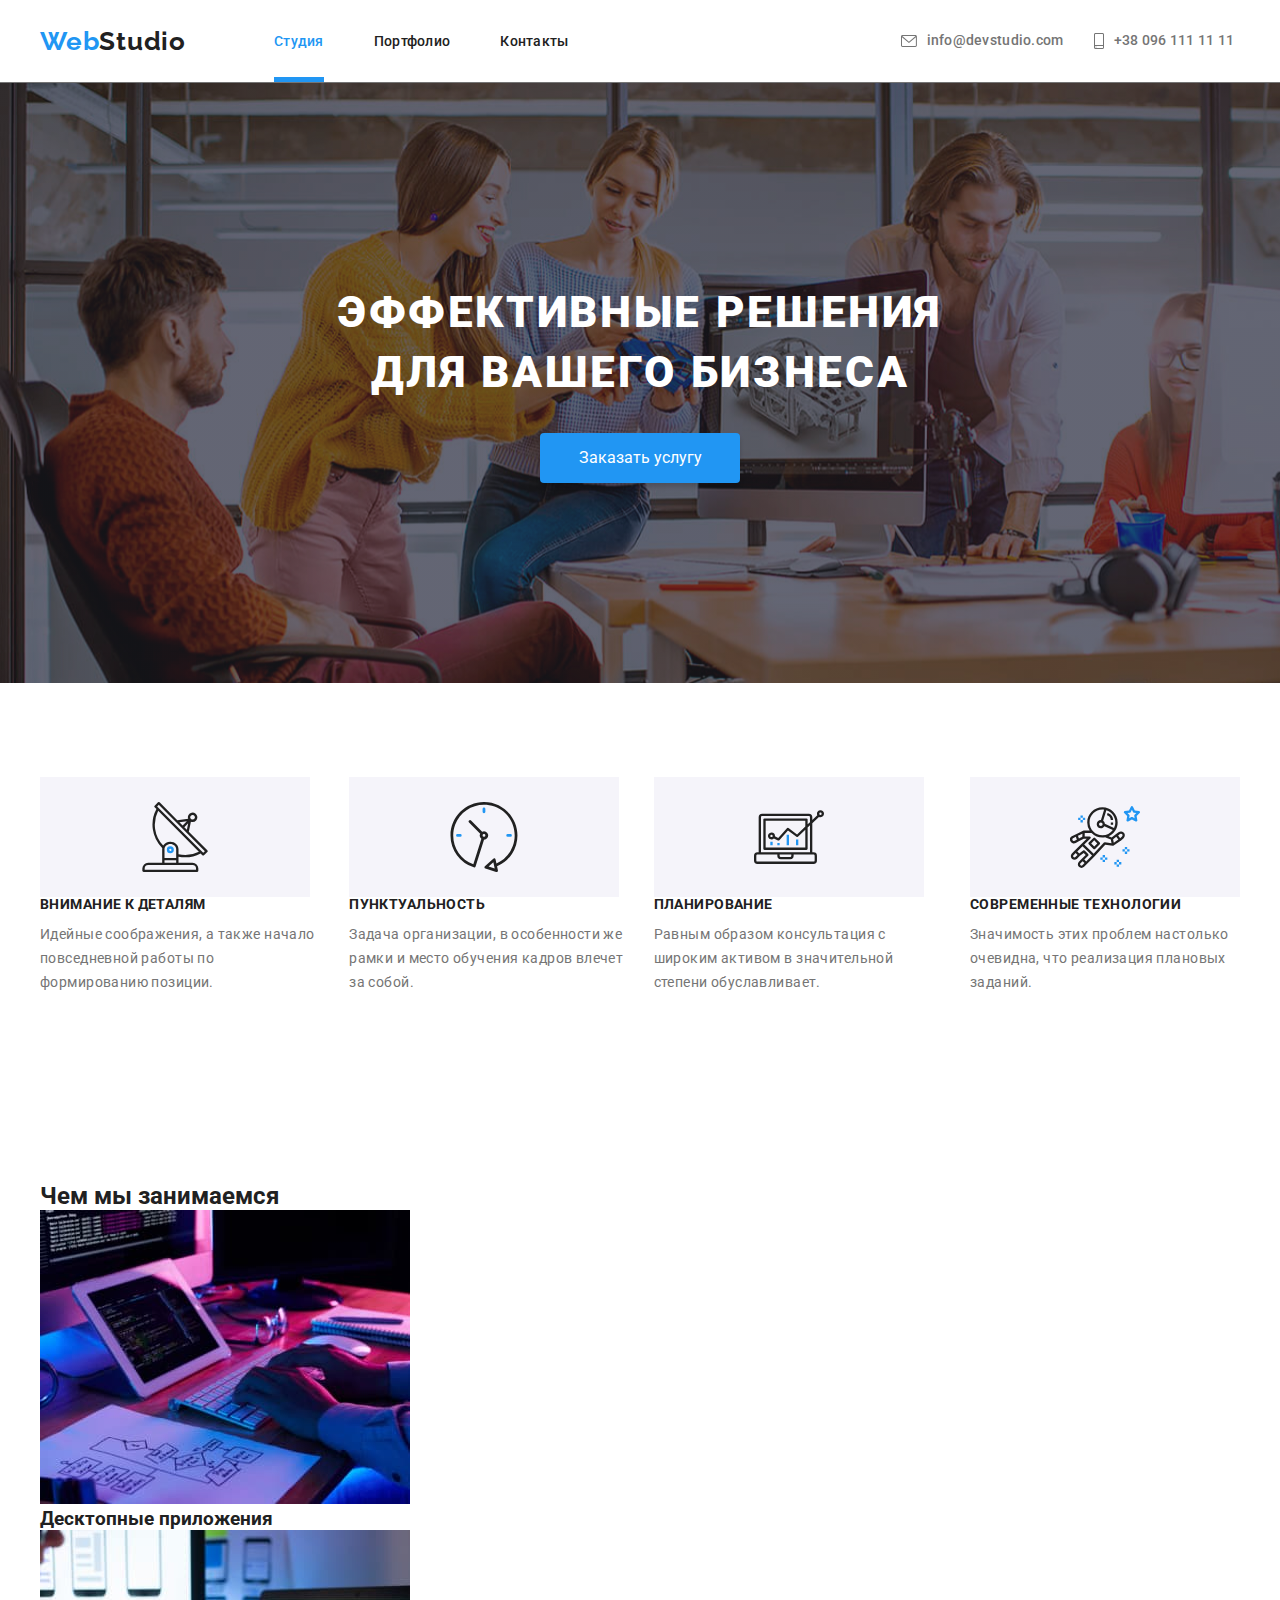
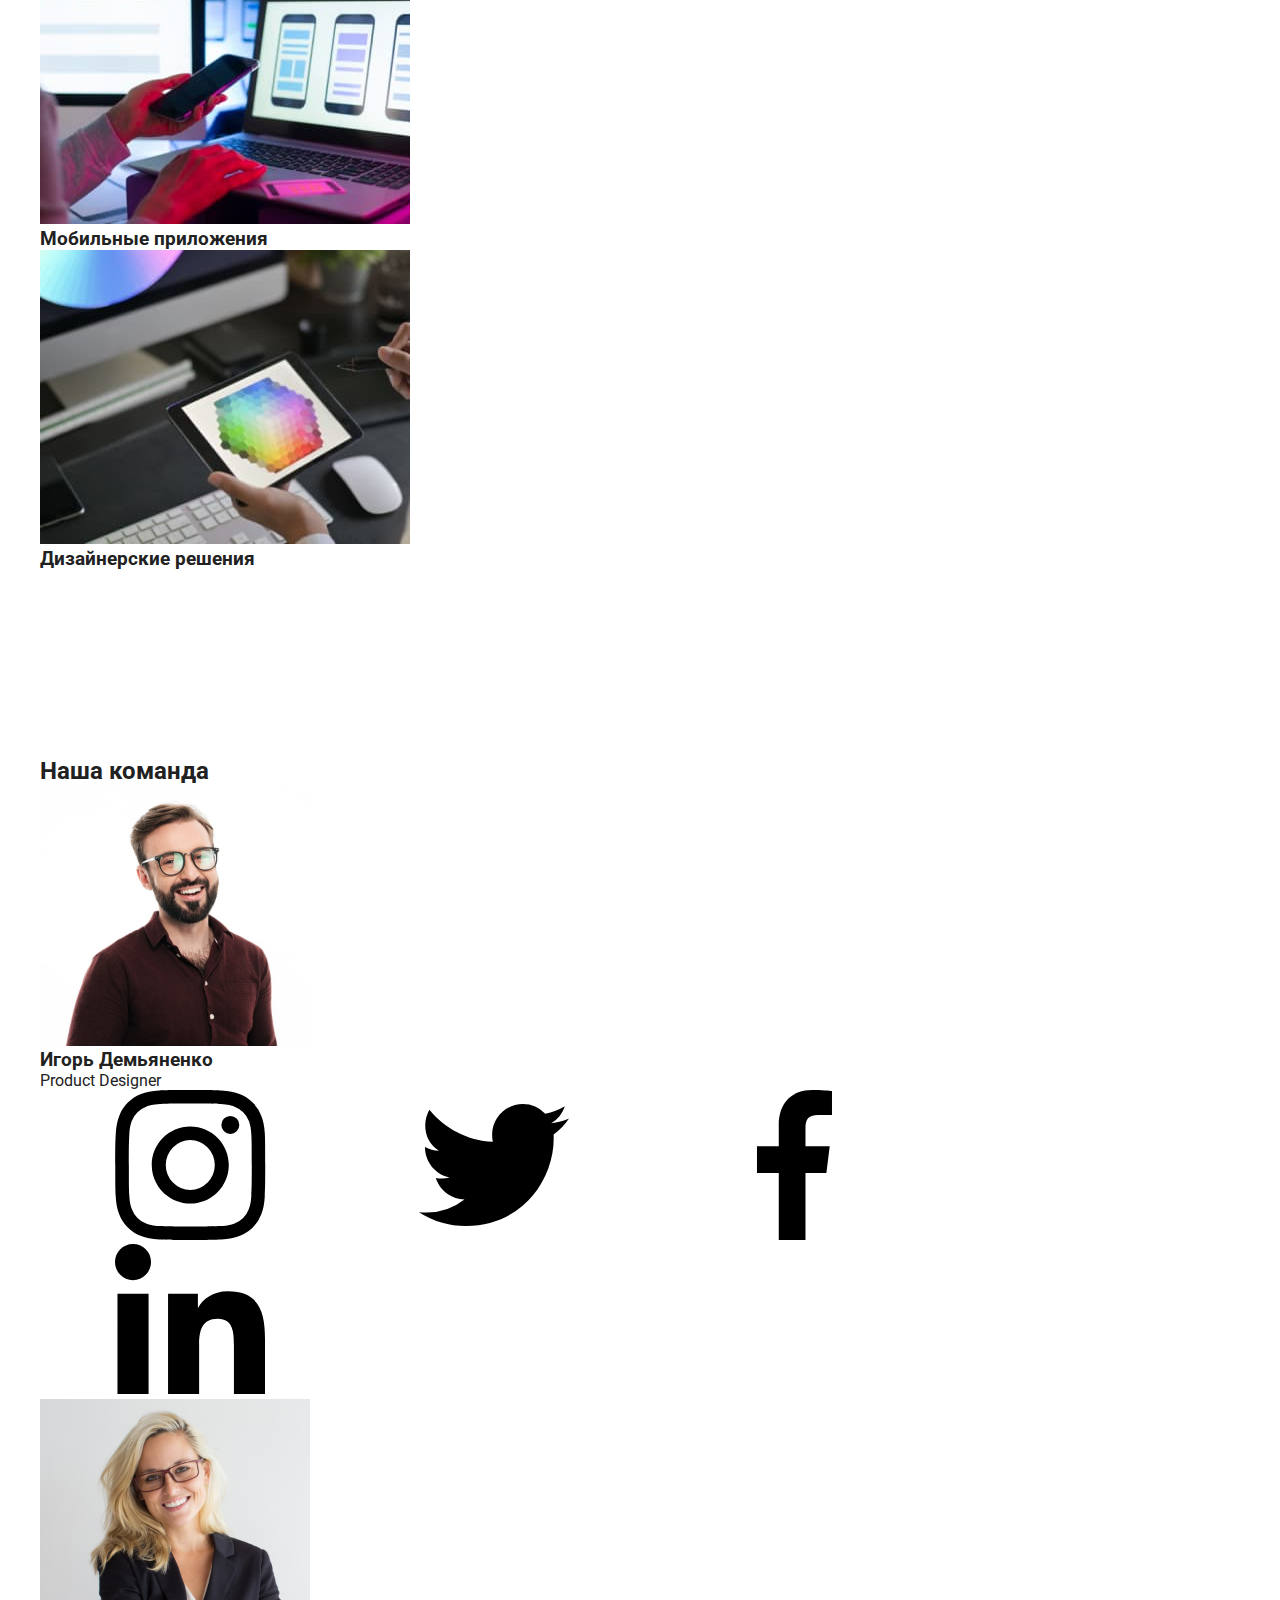
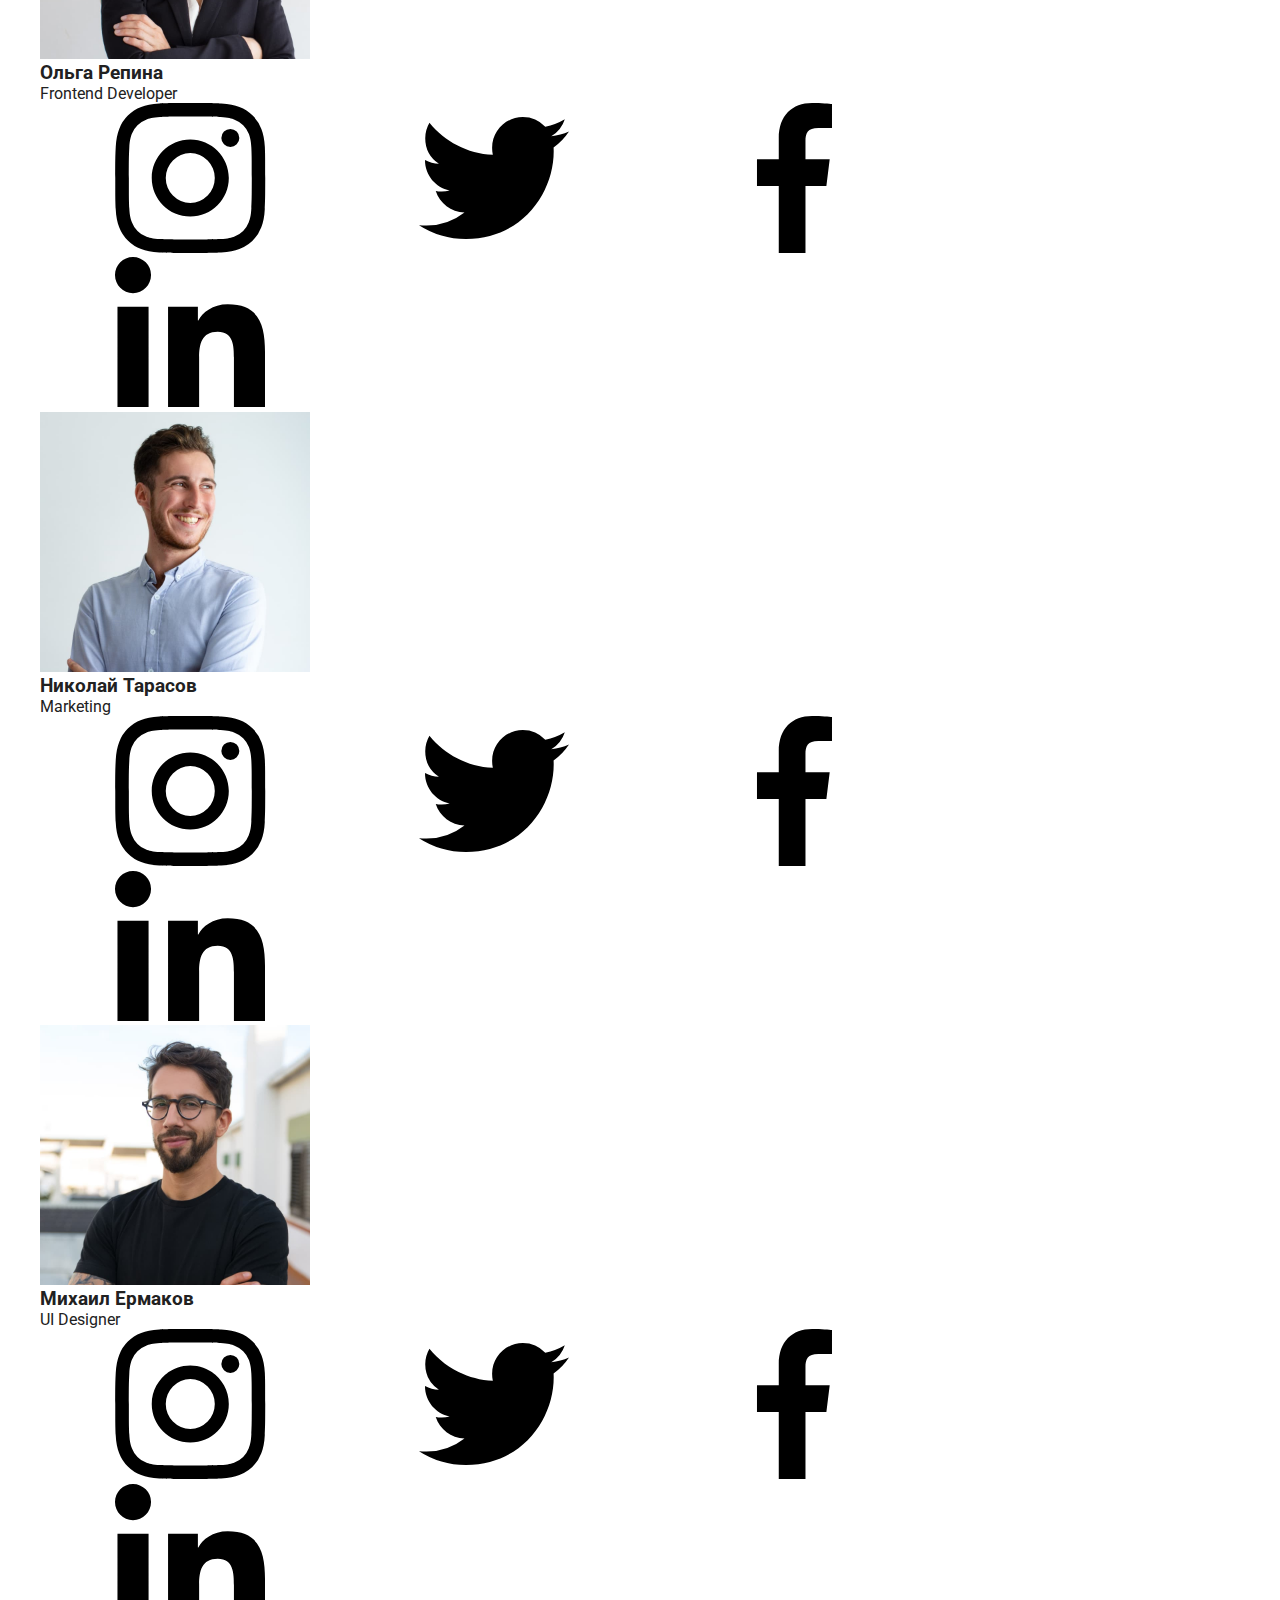
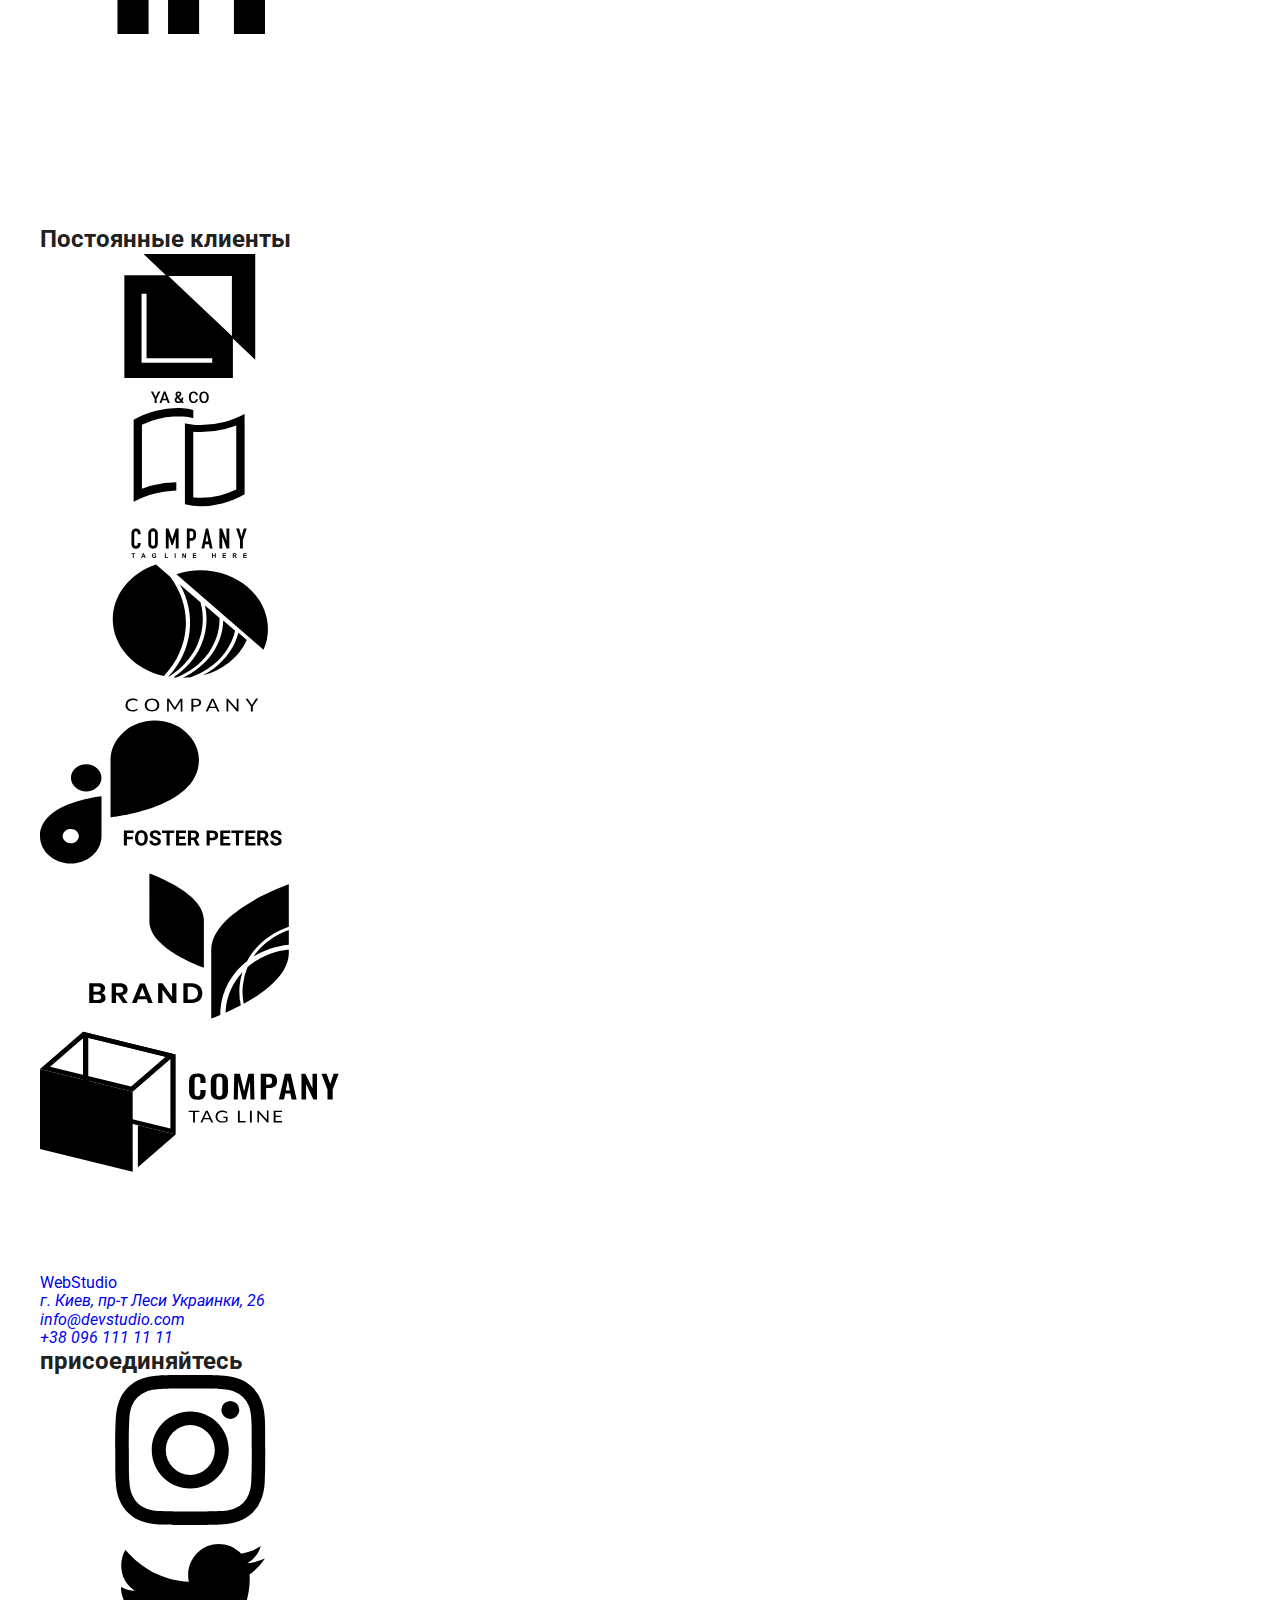
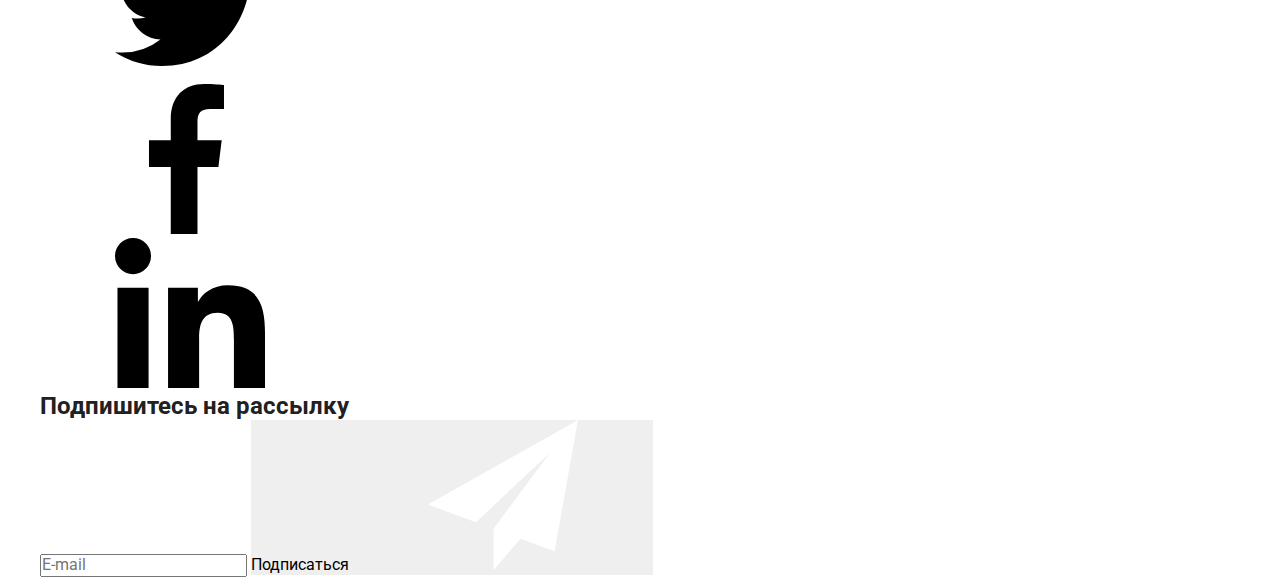
==== commit 79511d7d: "Ремонт хідера" ====
--- a/index.html
+++ b/index.html
@@ -90,13 +90,11 @@
                             <p class="skills-text">Идейные соображения, а также начало повседневной работы по формированию позиции.</p>
                         </li>
                         <li class="skills-item">
-                            <!-- <div class="skills-img"> -->
                                 <div class="skills-img">
                                     <svg class="s-item">
                                         <use href="images/icons.svg#icon-clock"></use>
                                     </svg>
-                                </div>
-                            <!-- </div> -->
+                                </div>                            
                             <h3 class="skills-title">Пунктуальность</h3>
                             <p class="skills-text">Задача организации, в особенности же рамки и место обучения кадров влечет за собой.
                             </p>
@@ -499,6 +497,7 @@
                     <a class="menu-link" href="#">Контакты</a>
                 </li>
             </ul>
+            
             <ul class="menu-contacts">
                 <li class="contacts__item">
                     <a href="tel:+380961111111" class="link__tel">
--- a/css/main.min.css
+++ b/css/main.min.css
@@ -1,2 +1,2 @@
-ul{padding:0;margin:0px;list-style-type:none}h1,h2,h3,p,a,button{margin:0;padding:0;border:none;text-decoration:none}body{font-family:"Roboto";color:#212121}.container{margin-left:auto;margin-right:auto;padding:15px}@media screen and (min-width: 480px){.container{width:480px}}@media screen and (min-width: 768px){.container{width:768px}}@media screen and (min-width: 1200px){.container{width:1200px}}.section{padding-top:94px;padding-bottom:94px}.header{height:60px}.logo{text-decoration:none;font-family:"Raleway";font-size:26px;font-weight:700;line-height:1.19;letter-spacing:0.03em;color:#212121;-webkit-transition:color 250ms cubic-bezier(0.4, 0, 0.2, 1);transition:color 250ms cubic-bezier(0.4, 0, 0.2, 1)}.logo:hover,.logo:focus{color:#2196f3}.header-logo-decor{color:#2196f3}.nav-logo{display:-webkit-box;display:-ms-flexbox;display:flex;-webkit-box-pack:justify;-ms-flex-pack:justify;justify-content:space-between;-webkit-box-align:center;-ms-flex-align:center;align-items:center}.menu-toggle{width:40px;height:40px;background:#fff}.menu-toggle:hover,.menu-toggle:focus{fill:#2196f3}@media (min-width: 767px){.menu-toggle{display:none}}@media screen and (max-width: 768px){.contact-menu{display:none}}.menu-container{position:fixed;top:0;left:0;width:100vw;height:100vh;background:#fff;-webkit-transform:translateX(100%);transform:translateX(100%);padding-left:40px}.menu-container.is-open{-webkit-transform:translateX(0);transform:translateX(0)}.menu-cross{position:absolute;top:21px;right:25px}.menu-cross:hover,.menu-cross:focus{fill:#2196f3}.menu-pages{margin-top:48px;margin-bottom:302px}.menu__item:not(last-child){margin-bottom:32px}.menu-link{font-weight:500;font-size:40px;line-height:1.17;color:#212121}.menu-active{color:#2196f3}.menu-contacts{margin-bottom:36px}.link__tel{font-size:34px;line-height:1.17;letter-spacing:0.02em;color:#2196f3;margin-bottom:32px}.link__tel{margin-bottom:32px}.link__email{font-weight:500;font-size:24px;line-height:1.16;letter-spacing:0.02em;color:#757575}.menu-social{display:-webkit-box;display:-ms-flexbox;display:flex}.social__item{padding-right:10px}.social__item:not(:first-child){padding-left:10px;border-left:1px solid #757575}.social__link{color:#2196f3}
+ul{padding:0;margin:0px;list-style-type:none}h1,h2,h3,p,a,button{margin:0;padding:0;border:none;text-decoration:none}body{font-family:"Roboto";color:#212121}.container{margin-left:auto;margin-right:auto}@media screen and (max-width: 480px){.container{width:480px;padding-left:15px;padding-right:15px}}@media screen and (min-width: 768px) and (max-width: 1200px){.container{width:768px;padding-left:15px;padding-right:15px}}@media screen and (min-width: 1200px){.container{width:1200px}}.section{padding-top:94px;padding-bottom:94px}.header{border-bottom:1px solid #757575}@media screen and (max-width: 768px){.header{width:480px;margin-left:auto;margin-right:auto}}@media screen and (min-width: 768px){.nav{display:-webkit-box;display:-ms-flexbox;display:flex;-webkit-box-align:center;-ms-flex-align:center;align-items:center;margin-left:auto;margin-right:auto}}.logo{padding:25px 0;text-decoration:none;font-family:"Raleway";font-size:26px;font-weight:700;line-height:1.19;letter-spacing:0.03em;color:#212121;-webkit-transition:color 250ms cubic-bezier(0.4, 0, 0.2, 1);transition:color 250ms cubic-bezier(0.4, 0, 0.2, 1)}@media screen and (max-width: 768px){.logo{padding-top:16px;padding-bottom:16px}}.logo:hover,.logo:focus{color:#2196f3}.header-logo-decor{color:#2196f3}@media screen and (max-width: 768px){.nav-logo{display:-webkit-box;display:-ms-flexbox;display:flex;-webkit-box-pack:justify;-ms-flex-pack:justify;justify-content:space-between;-webkit-box-align:center;-ms-flex-align:center;align-items:center}}.menu-toggle{width:40px;height:40px;background:#fff}.menu-toggle:hover,.menu-toggle:focus{fill:#2196f3}@media (min-width: 767px){.menu-toggle{display:none}}.contact-menu{display:-webkit-box;display:-ms-flexbox;display:flex;-webkit-box-pack:justify;-ms-flex-pack:justify;justify-content:space-between;-webkit-box-align:center;-ms-flex-align:center;align-items:center}@media screen and (max-width: 768px){.contact-menu{display:none}}@media screen and (min-width: 768px) and (max-width: 1200px){.contact-menu{width:768px}}.nav-list{display:-webkit-box;display:-ms-flexbox;display:flex;margin-left:88px}.nav-list-item+.nav-list-item{margin-left:50px}.nav-list-item{position:relative;padding:32px 0}.nav-link{padding:32px 0;text-decoration:none;font-weight:500;font-size:14px;line-height:1.14;letter-spacing:0.02em;color:#212121;-webkit-transition:color 250ms cubic-bezier(0.4, 0, 0.2, 1);transition:color 250ms cubic-bezier(0.4, 0, 0.2, 1)}.nav-link:hover,.nav-link:focus{color:#2196f3}.nav-link-active{color:#2196f3}.nav-link-active::after{content:"";display:block;width:100%;height:5px;background:#2196f3;position:absolute;left:0;bottom:0}@media screen and (max-width: 1199px){.contacts{margin-left:auto}}@media screen and (min-width: 1200px){.contacts{display:-webkit-box;display:-ms-flexbox;display:flex;margin-left:302px}}.contacts>.item{display:-webkit-box;display:-ms-flexbox;display:flex;-webkit-box-align:center;-ms-flex-align:center;align-items:center;margin-left:30px}@media screen and (min-width: 768px) and (max-width: 1200px){.contacts>.item{margin-left:0px}}.contacts-contact{display:-webkit-box;display:-ms-flexbox;display:flex;-webkit-box-align:center;-ms-flex-align:center;align-items:center;padding-bottom:10px;text-decoration:none;font-weight:500;font-size:14px;line-height:1.14;color:#757575;letter-spacing:0.02em;fill:#757575;-webkit-transition:color 250ms cubic-bezier(0.4, 0, 0.2, 1);transition:color 250ms cubic-bezier(0.4, 0, 0.2, 1);-webkit-transition:fill 250ms cubic-bezier(0.4, 0, 0.2, 1);transition:fill 250ms cubic-bezier(0.4, 0, 0.2, 1)}@media screen and (min-width: 1200px){.contacts-contact{padding:32px 0}}.contacts-contact:hover,.contacts-contact:focus{color:#2196f3;fill:#2196f3}.icon-contact{margin-right:10px;-webkit-box-align:baseline;-ms-flex-align:baseline;align-items:baseline}.icon-contact:hover,.icon-contact:focus{color:#2196f3;fill:#2196f3}.menu-container{position:fixed;top:0;left:0;width:100vw;height:100vh;background:#fff;-webkit-transform:translateX(-100%);transform:translateX(-100%);padding-left:40px}.menu-container.is-open{-webkit-transform:translateX(0);transform:translateX(0)}.menu-cross{position:absolute;top:21px;right:25px}.menu-cross:hover,.menu-cross:focus{fill:#2196f3}.menu-pages{margin-top:48px}.menu__item:not(last-child){margin-bottom:32px}.menu-link{font-weight:500;font-size:40px;line-height:1.17;color:#212121}.menu-active{color:#2196f3}.menu-contacts{margin-top:50%;margin-bottom:36px}.link__tel{font-size:34px;line-height:1.17;letter-spacing:0.02em;color:#2196f3;margin-bottom:32px}.link__tel{margin-bottom:32px}.link__email{font-weight:500;font-size:24px;line-height:1.16;letter-spacing:0.02em;color:#757575}.menu-social{display:-webkit-box;display:-ms-flexbox;display:flex}.social__item{padding-right:10px}.social__item:not(:first-child){padding-left:10px;border-left:1px solid #757575}.social__link{color:#2196f3}.baner{background:#2f303a;text-align:center}@media screen and (max-width: 767px){.baner{width:480px;height:400px;margin-left:auto;margin-right:auto;background-repeat:no-repeat;background-image:-webkit-gradient(linear, left top, right top, from(rgba(47,48,58,0.4)), to(rgba(47,48,58,0.4))),url("../images/index/ad_baner/baner_480.png");background-image:linear-gradient(to right, rgba(47,48,58,0.4), rgba(47,48,58,0.4)),url("../images/index/ad_baner/baner_480.png")}}@media screen and (max-width: 767px) and (min-device-pixel-ratio: 2), screen and (max-width: 767px) and (-webkit-min-device-pixel-ratio: 2), screen and (max-width: 767px) and (min-resolution: 192dpi), screen and (max-width: 767px) and (min-resolution: 2dppx){.baner .baner{background-image:-webkit-gradient(linear, left top, right top, from(rgba(47,48,58,0.4)), to(rgba(47,48,58,0.4))),url("../images/index/ad_baner/baner_480_x.png");background-image:linear-gradient(to right, rgba(47,48,58,0.4), rgba(47,48,58,0.4)),url("../images/index/ad_baner/baner_480_x.png")}}@media screen and (min-width: 767px) and (max-width: 1199px){.baner{width:768px;height:400px;margin-left:auto;margin-right:auto;background-image:-webkit-gradient(linear, left top, right top, from(rgba(47,48,58,0.4)), to(rgba(47,48,58,0.4))),url("../images/index/ad_baner/baner_768.png");background-image:linear-gradient(to right, rgba(47,48,58,0.4), rgba(47,48,58,0.4)),url("../images/index/ad_baner/baner_768.png")}}@media screen and (min-width: 767px) and (max-width: 1199px) and (min-device-pixel-ratio: 2), screen and (min-width: 767px) and (max-width: 1199px) and (-webkit-min-device-pixel-ratio: 2), screen and (min-width: 767px) and (max-width: 1199px) and (min-resolution: 192dpi), screen and (min-width: 767px) and (max-width: 1199px) and (min-resolution: 2dppx){.baner .baner{background-image:-webkit-gradient(linear, left top, right top, from(rgba(47,48,58,0.4)), to(rgba(47,48,58,0.4))),url("../images/index/ad_baner/baner_768_x.png");background-image:linear-gradient(to right, rgba(47,48,58,0.4), rgba(47,48,58,0.4)),url("../images/index/ad_baner/baner_768_x.png")}}@media screen and (min-width: 1200px){.baner{max-width:1600px;background-image:-webkit-gradient(linear, left top, right top, from(rgba(47,48,58,0.4)), to(rgba(47,48,58,0.4))),url("../images/index/baner_svg.svg");background-image:linear-gradient(to right, rgba(47,48,58,0.4), rgba(47,48,58,0.4)),url("../images/index/baner_svg.svg");padding-top:200px;padding-bottom:200px}}.baner-container{-webkit-box-pack:center;-ms-flex-pack:center;justify-content:center}.baner-title{margin-bottom:30px;color:#fff;font-weight:900;font-size:44px;line-height:1.36;letter-spacing:0.06em;text-transform:uppercase}@media screen and (max-width: 1200px){.baner-title{font-family:Roboto;font-style:normal;font-weight:900;font-size:26px;line-height:1.61;text-align:center;letter-spacing:0.06em;text-transform:uppercase;color:#ffffff}}.baner-button{width:200px;height:50px;font-family:roboto;background:#2196f3;color:#fff;-webkit-box-shadow:0px 4px 4px rgba(0,0,0,0.15);box-shadow:0px 4px 4px rgba(0,0,0,0.15);border-radius:4px;cursor:pointer}.backdrop{position:fixed;top:0;left:0;width:100%;height:100%;background:rgba(0,0,0,0.2)}.modal{position:absolute;width:528px;height:581px;top:50%;left:50%;padding:40px;-webkit-transform:translate(-50%, -50%);transform:translate(-50%, -50%);background:#fff}@media screen and (max-width: 1200px){.modal{width:450px;height:609px}}.close{position:absolute;top:8px;right:8px;width:30px;height:30px;padding:0;background:#fff;border:1px solid rgba(0,0,0,0.1);border-radius:50%;cursor:pointer;-webkit-transition:fill 250ms cubic-bezier(0.4, 0, 0.2, 1);transition:fill 250ms cubic-bezier(0.4, 0, 0.2, 1)}.close:hover{fill:#2196f3}.backdrop.is-hidden{opacity:0;pointer-events:none}textarea{resize:none}.modal-title{margin-bottom:12px;text-align:center;font-weight:700;font-size:20px;line-height:1.15;letter-spacing:0.03em}@media screen and (max-wedth: 1200px){.modal-title{font-family:Roboto;font-style:normal;font-weight:bold;font-size:20px;line-height:1.5;text-align:center;letter-spacing:0.03em}}.form-items{display:-webkit-box;display:-ms-flexbox;display:flex;-webkit-box-orient:vertical;-webkit-box-direction:normal;-ms-flex-direction:column;flex-direction:column;margin-bottom:10px}.form-items>label{margin-bottom:4px}.form-items-input{padding-left:40px;height:40px;border:1px solid rgba(33,33,33,0.2);border-radius:4px}.form-items-input:focus{outline:none !important;border:1px solid #2196f3;background:none;color:#212121}.form-items-input:focus+.form-icon-img{fill:#2196f3}.area-items-input{widows:100%;height:120px;padding:16px 12px;border:1px solid rgba(33,33,33,0.2);border-radius:4px;color:#212121}.area-items-input:focus{outline:none !important;border:1px solid #2196f3}.form-checkbox{display:-webkit-box;display:-ms-flexbox;display:flex;-webkit-box-align:center;-ms-flex-align:center;align-items:center}.form-checkbox>input{width:16px;height:15px;margin-right:9px}.form-checkbox>label{font-size:14px;line-height:1.71;letter-spacing:0.03em;color:#757575}@media screen and (max-width: 1200px){.form-checkbox>label{font-family:Roboto;font-style:normal;font-weight:normal;font-size:12px;line-height:1.16;letter-spacing:0.03em;color:#757575}}.contract{margin-left:5px}@media screen and (max-width: 1200px){.contract{font-family:Roboto;font-style:normal;font-weight:normal;font-size:12px;line-height:1.16;letter-spacing:0.03em;color:#2196f3}}.form-button{padding:10px 55px;margin-top:20px;background:#2196f3;-webkit-box-shadow:0px 4px 4px rgba(0,0,0,0.15);box-shadow:0px 4px 4px rgba(0,0,0,0.15);border-radius:4px;color:#fff;font-weight:700;font-size:16px;line-height:1.87;letter-spacing:0.06em}.form-button:hover{cursor:pointer}.send-button{display:-webkit-box;display:-ms-flexbox;display:flex;-webkit-box-pack:center;-ms-flex-pack:center;justify-content:center;-webkit-box-align:center;-ms-flex-align:center;align-items:center}input{padding:0;margin:0}textarea:focus{background:none;color:#212121}.icon-form{position:relative}.form-icon-img{position:absolute;top:50%;left:15px;-webkit-transform:translatey(50%);transform:translatey(50%);display:inline-block;width:12px;height:12px}.none{position:absolute;width:1px;height:1px;margin:-1px;padding:0;overflow:hidden;border:0;clip:rect(0 0 0 0)}@media screen and (min-width: 768px) and (max-width: 1200px){.skills-list{display:-webkit-box;display:-ms-flexbox;display:flex;-ms-flex-wrap:wrap;flex-wrap:wrap}}@media screen and (min-width: 1200px){.skills-list{display:-webkit-box;display:-ms-flexbox;display:flex}}@media screen and (max-wedth: 768px){.skills-item{margin-left:auto;margin-right:auto}}@media screen and (min-width: 768px) and (max-width: 1200px){.skills-item{width:50%}}@media screen and (min-width: 1200px){.skills-item+.skills-item{margin-left:30px}}.skills-title{margin-bottom:10px;font-weight:700;font-size:14px;line-height:1.14;color:#212121;letter-spacing:0.03em;text-transform:uppercase}@media screen and (max-width: 768px){.skills-title{text-align:center}}.skills-text{margin-top:0px;font-weight:normal;font-size:14px;line-height:1.71;letter-spacing:0.03em;color:#757575}.skills-img{display:-webkit-box;display:-ms-flexbox;display:flex;-webkit-box-align:center;-ms-flex-align:center;align-items:center;-webkit-box-pack:center;-ms-flex-pack:center;justify-content:center;width:270px;height:120px;background:#f5f4fa;justify-content:center}@media screen and (max-width: 768px){.skills-img{width:450px;margin-right:auto;margin-left:auto}}@media screen and (min-width: 768px) and (max-width: 1200px){.skills-img{width:354px}}.s-item{border-radius:4px;width:70px;height:70px}
 /*# sourceMappingURL=main.min.css.map */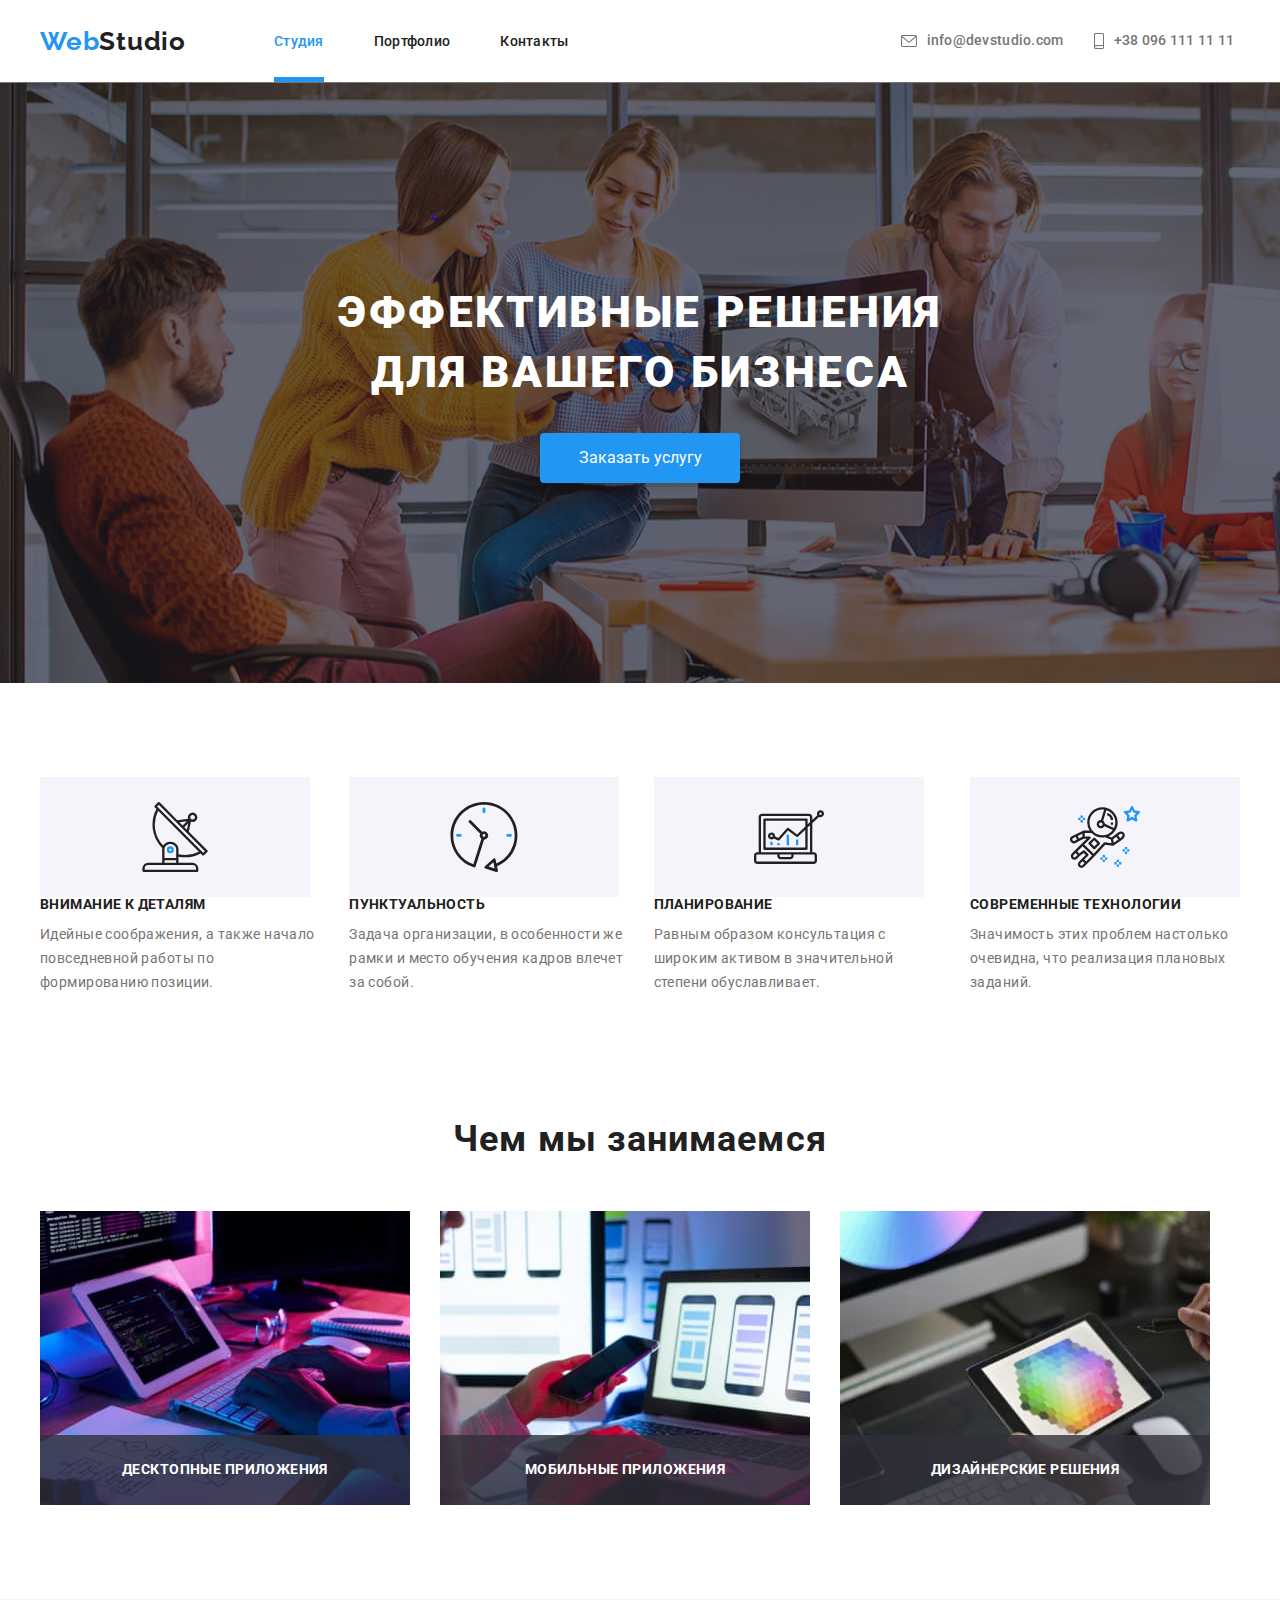
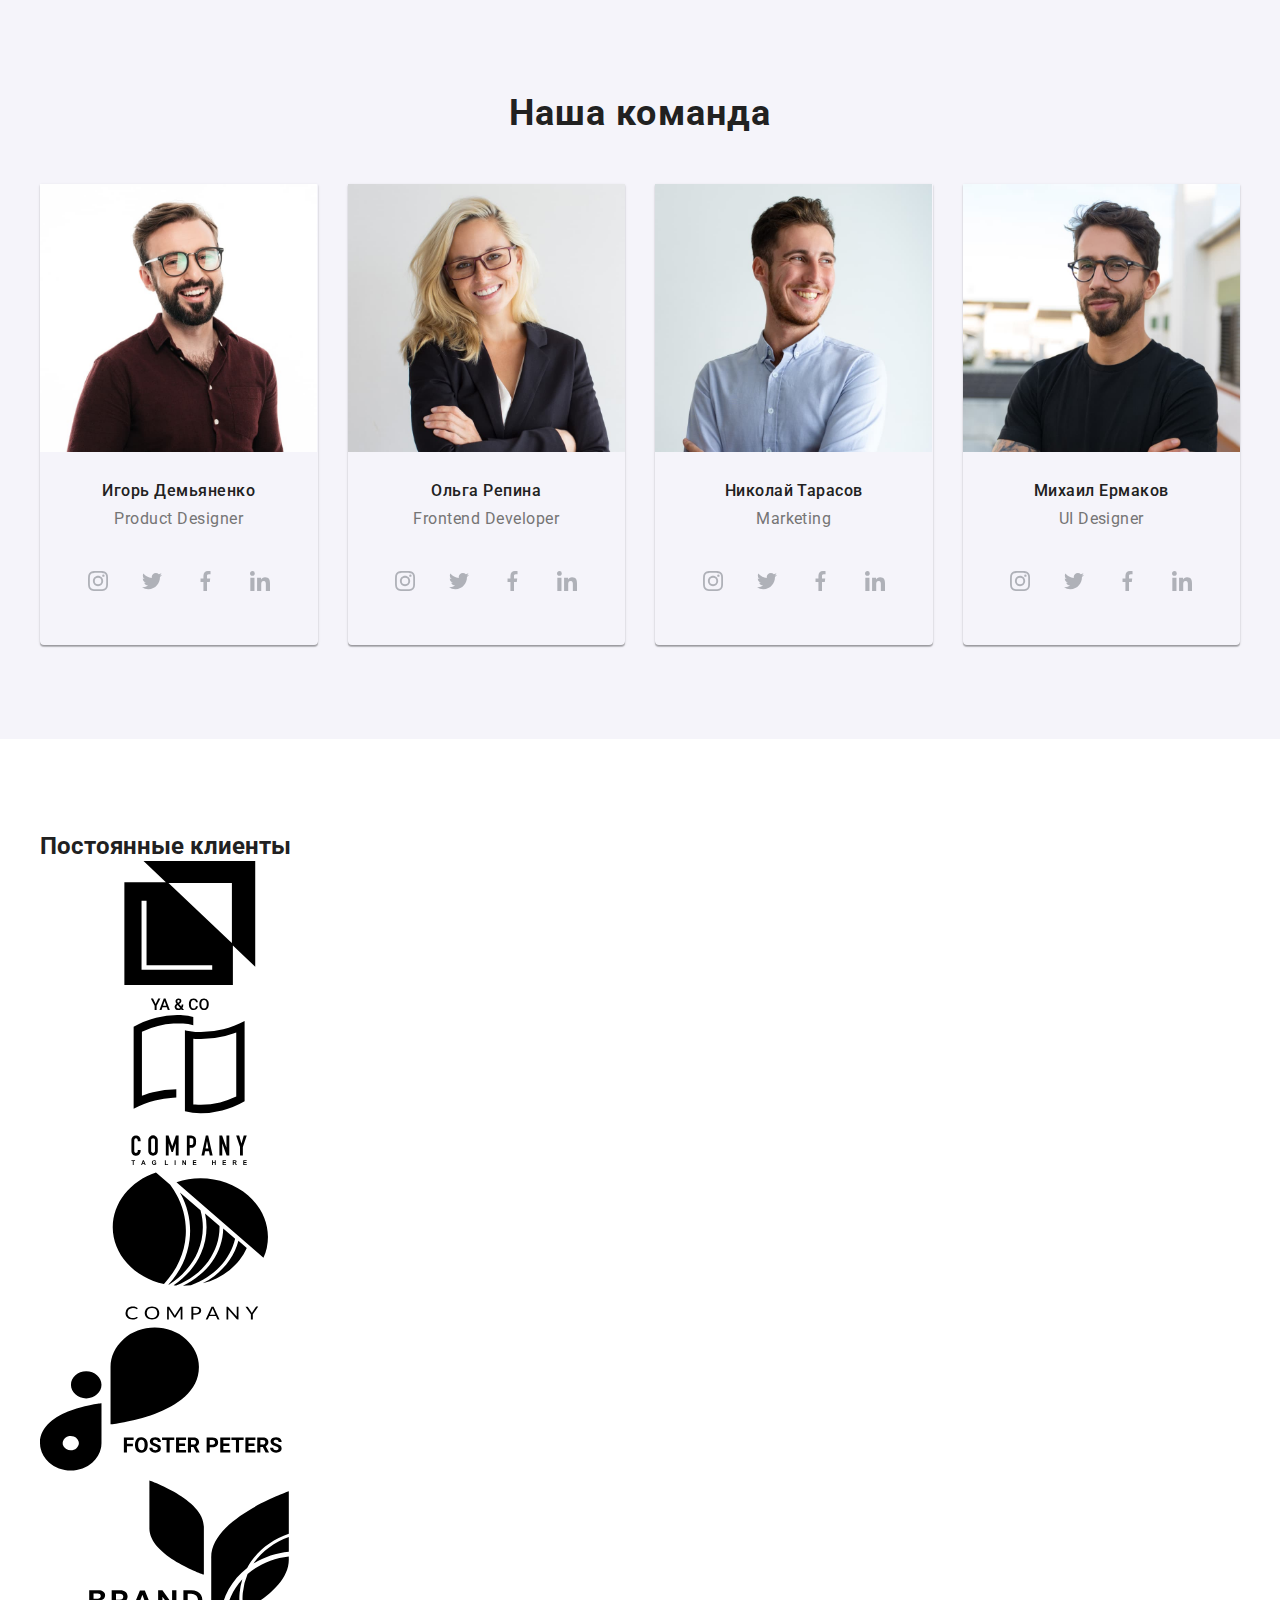
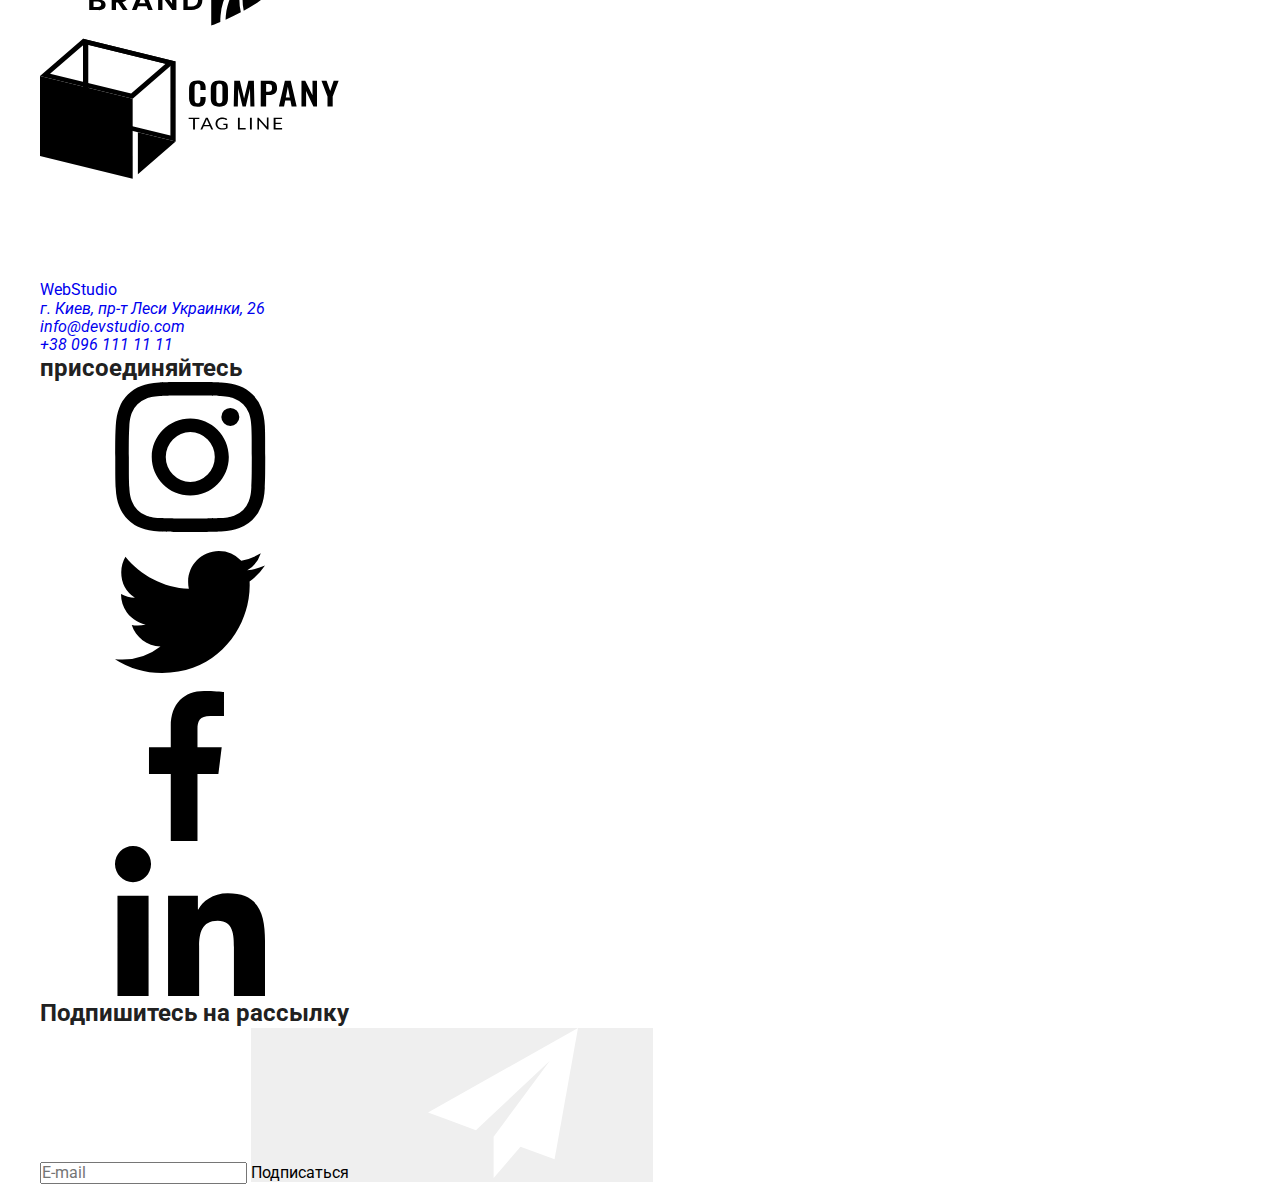
==== commit f3d0461a: "додано секція we" ====
--- a/index.html
+++ b/index.html
@@ -157,7 +157,7 @@
                     <h2 class="we-title">Наша команда</h2>
                     <ul class="we-list">
                         <li class="we-list-item">
-                            <img src="images//index/demyanenko.jpg" alt="Игорь Демьяненко" width="270" class="we-img" />
+                            <img src="images//index/demyanenko.jpg" alt="Игорь Демьяненко" class="we-img" />
                             <div class="we-block">
                                 <h3 class="we-name">Игорь Демьяненко</h3>
                                 <p class="we-proffesion">Product Designer</p>
@@ -184,7 +184,7 @@
                             </div>
                         </li>
                         <li class="we-list-item">
-                            <img src="images//index/repina.jpg" alt="Ольга Репина" width="270" class="we-img" />
+                            <img src="images//index/repina.jpg" alt="Ольга Репина" class="we-img" />
                             <div class="we-block">
                                 <h3 class="we-name">Ольга Репина</h3>
                                 <p class="we-proffesion">Frontend Developer</p>
@@ -210,7 +210,7 @@
                             </div>
                         </li>
                         <li class="we-list-item">
-                            <img src="images//index/tarasov.jpg" alt="Николай Тарасов" width="270" class="we-img" />
+                            <img src="images//index/tarasov.jpg" alt="Николай Тарасов" class="we-img" />
                         <div class="we-block">
                                 <h3 class="we-name">Николай Тарасов</h3>
                                 <p class="we-proffesion">Marketing</p>
@@ -236,7 +236,7 @@
                         </div>
                         </li>
                         <li class="we-list-item">
-                            <img src="images//index/yarmakov.jpg" alt="Михаил Ермаков" width="270" class="we-img" />
+                            <img src="images//index/yarmakov.jpg" alt="Михаил Ермаков" class="we-img" />
                         <div class="we-block">
                                 <h3 class="we-name">Михаил Ермаков</h3>
                                 <p class="we-proffesion">UI Designer</p>
@@ -497,7 +497,7 @@
                     <a class="menu-link" href="#">Контакты</a>
                 </li>
             </ul>
-            
+
             <ul class="menu-contacts">
                 <li class="contacts__item">
                     <a href="tel:+380961111111" class="link__tel">
--- a/css/main.min.css
+++ b/css/main.min.css
@@ -1,2 +1,2 @@
-ul{padding:0;margin:0px;list-style-type:none}h1,h2,h3,p,a,button{margin:0;padding:0;border:none;text-decoration:none}body{font-family:"Roboto";color:#212121}.container{margin-left:auto;margin-right:auto}@media screen and (max-width: 480px){.container{width:480px;padding-left:15px;padding-right:15px}}@media screen and (min-width: 768px) and (max-width: 1200px){.container{width:768px;padding-left:15px;padding-right:15px}}@media screen and (min-width: 1200px){.container{width:1200px}}.section{padding-top:94px;padding-bottom:94px}.header{border-bottom:1px solid #757575}@media screen and (max-width: 768px){.header{width:480px;margin-left:auto;margin-right:auto}}@media screen and (min-width: 768px){.nav{display:-webkit-box;display:-ms-flexbox;display:flex;-webkit-box-align:center;-ms-flex-align:center;align-items:center;margin-left:auto;margin-right:auto}}.logo{padding:25px 0;text-decoration:none;font-family:"Raleway";font-size:26px;font-weight:700;line-height:1.19;letter-spacing:0.03em;color:#212121;-webkit-transition:color 250ms cubic-bezier(0.4, 0, 0.2, 1);transition:color 250ms cubic-bezier(0.4, 0, 0.2, 1)}@media screen and (max-width: 768px){.logo{padding-top:16px;padding-bottom:16px}}.logo:hover,.logo:focus{color:#2196f3}.header-logo-decor{color:#2196f3}@media screen and (max-width: 768px){.nav-logo{display:-webkit-box;display:-ms-flexbox;display:flex;-webkit-box-pack:justify;-ms-flex-pack:justify;justify-content:space-between;-webkit-box-align:center;-ms-flex-align:center;align-items:center}}.menu-toggle{width:40px;height:40px;background:#fff}.menu-toggle:hover,.menu-toggle:focus{fill:#2196f3}@media (min-width: 767px){.menu-toggle{display:none}}.contact-menu{display:-webkit-box;display:-ms-flexbox;display:flex;-webkit-box-pack:justify;-ms-flex-pack:justify;justify-content:space-between;-webkit-box-align:center;-ms-flex-align:center;align-items:center}@media screen and (max-width: 768px){.contact-menu{display:none}}@media screen and (min-width: 768px) and (max-width: 1200px){.contact-menu{width:768px}}.nav-list{display:-webkit-box;display:-ms-flexbox;display:flex;margin-left:88px}.nav-list-item+.nav-list-item{margin-left:50px}.nav-list-item{position:relative;padding:32px 0}.nav-link{padding:32px 0;text-decoration:none;font-weight:500;font-size:14px;line-height:1.14;letter-spacing:0.02em;color:#212121;-webkit-transition:color 250ms cubic-bezier(0.4, 0, 0.2, 1);transition:color 250ms cubic-bezier(0.4, 0, 0.2, 1)}.nav-link:hover,.nav-link:focus{color:#2196f3}.nav-link-active{color:#2196f3}.nav-link-active::after{content:"";display:block;width:100%;height:5px;background:#2196f3;position:absolute;left:0;bottom:0}@media screen and (max-width: 1199px){.contacts{margin-left:auto}}@media screen and (min-width: 1200px){.contacts{display:-webkit-box;display:-ms-flexbox;display:flex;margin-left:302px}}.contacts>.item{display:-webkit-box;display:-ms-flexbox;display:flex;-webkit-box-align:center;-ms-flex-align:center;align-items:center;margin-left:30px}@media screen and (min-width: 768px) and (max-width: 1200px){.contacts>.item{margin-left:0px}}.contacts-contact{display:-webkit-box;display:-ms-flexbox;display:flex;-webkit-box-align:center;-ms-flex-align:center;align-items:center;padding-bottom:10px;text-decoration:none;font-weight:500;font-size:14px;line-height:1.14;color:#757575;letter-spacing:0.02em;fill:#757575;-webkit-transition:color 250ms cubic-bezier(0.4, 0, 0.2, 1);transition:color 250ms cubic-bezier(0.4, 0, 0.2, 1);-webkit-transition:fill 250ms cubic-bezier(0.4, 0, 0.2, 1);transition:fill 250ms cubic-bezier(0.4, 0, 0.2, 1)}@media screen and (min-width: 1200px){.contacts-contact{padding:32px 0}}.contacts-contact:hover,.contacts-contact:focus{color:#2196f3;fill:#2196f3}.icon-contact{margin-right:10px;-webkit-box-align:baseline;-ms-flex-align:baseline;align-items:baseline}.icon-contact:hover,.icon-contact:focus{color:#2196f3;fill:#2196f3}.menu-container{position:fixed;top:0;left:0;width:100vw;height:100vh;background:#fff;-webkit-transform:translateX(-100%);transform:translateX(-100%);padding-left:40px}.menu-container.is-open{-webkit-transform:translateX(0);transform:translateX(0)}.menu-cross{position:absolute;top:21px;right:25px}.menu-cross:hover,.menu-cross:focus{fill:#2196f3}.menu-pages{margin-top:48px}.menu__item:not(last-child){margin-bottom:32px}.menu-link{font-weight:500;font-size:40px;line-height:1.17;color:#212121}.menu-active{color:#2196f3}.menu-contacts{margin-top:50%;margin-bottom:36px}.link__tel{font-size:34px;line-height:1.17;letter-spacing:0.02em;color:#2196f3;margin-bottom:32px}.link__tel{margin-bottom:32px}.link__email{font-weight:500;font-size:24px;line-height:1.16;letter-spacing:0.02em;color:#757575}.menu-social{display:-webkit-box;display:-ms-flexbox;display:flex}.social__item{padding-right:10px}.social__item:not(:first-child){padding-left:10px;border-left:1px solid #757575}.social__link{color:#2196f3}.baner{background:#2f303a;text-align:center}@media screen and (max-width: 767px){.baner{width:480px;height:400px;margin-left:auto;margin-right:auto;background-repeat:no-repeat;background-image:-webkit-gradient(linear, left top, right top, from(rgba(47,48,58,0.4)), to(rgba(47,48,58,0.4))),url("../images/index/ad_baner/baner_480.png");background-image:linear-gradient(to right, rgba(47,48,58,0.4), rgba(47,48,58,0.4)),url("../images/index/ad_baner/baner_480.png")}}@media screen and (max-width: 767px) and (min-device-pixel-ratio: 2), screen and (max-width: 767px) and (-webkit-min-device-pixel-ratio: 2), screen and (max-width: 767px) and (min-resolution: 192dpi), screen and (max-width: 767px) and (min-resolution: 2dppx){.baner .baner{background-image:-webkit-gradient(linear, left top, right top, from(rgba(47,48,58,0.4)), to(rgba(47,48,58,0.4))),url("../images/index/ad_baner/baner_480_x.png");background-image:linear-gradient(to right, rgba(47,48,58,0.4), rgba(47,48,58,0.4)),url("../images/index/ad_baner/baner_480_x.png")}}@media screen and (min-width: 767px) and (max-width: 1199px){.baner{width:768px;height:400px;margin-left:auto;margin-right:auto;background-image:-webkit-gradient(linear, left top, right top, from(rgba(47,48,58,0.4)), to(rgba(47,48,58,0.4))),url("../images/index/ad_baner/baner_768.png");background-image:linear-gradient(to right, rgba(47,48,58,0.4), rgba(47,48,58,0.4)),url("../images/index/ad_baner/baner_768.png")}}@media screen and (min-width: 767px) and (max-width: 1199px) and (min-device-pixel-ratio: 2), screen and (min-width: 767px) and (max-width: 1199px) and (-webkit-min-device-pixel-ratio: 2), screen and (min-width: 767px) and (max-width: 1199px) and (min-resolution: 192dpi), screen and (min-width: 767px) and (max-width: 1199px) and (min-resolution: 2dppx){.baner .baner{background-image:-webkit-gradient(linear, left top, right top, from(rgba(47,48,58,0.4)), to(rgba(47,48,58,0.4))),url("../images/index/ad_baner/baner_768_x.png");background-image:linear-gradient(to right, rgba(47,48,58,0.4), rgba(47,48,58,0.4)),url("../images/index/ad_baner/baner_768_x.png")}}@media screen and (min-width: 1200px){.baner{max-width:1600px;background-image:-webkit-gradient(linear, left top, right top, from(rgba(47,48,58,0.4)), to(rgba(47,48,58,0.4))),url("../images/index/baner_svg.svg");background-image:linear-gradient(to right, rgba(47,48,58,0.4), rgba(47,48,58,0.4)),url("../images/index/baner_svg.svg");padding-top:200px;padding-bottom:200px}}.baner-container{-webkit-box-pack:center;-ms-flex-pack:center;justify-content:center}.baner-title{margin-bottom:30px;color:#fff;font-weight:900;font-size:44px;line-height:1.36;letter-spacing:0.06em;text-transform:uppercase}@media screen and (max-width: 1200px){.baner-title{font-family:Roboto;font-style:normal;font-weight:900;font-size:26px;line-height:1.61;text-align:center;letter-spacing:0.06em;text-transform:uppercase;color:#ffffff}}.baner-button{width:200px;height:50px;font-family:roboto;background:#2196f3;color:#fff;-webkit-box-shadow:0px 4px 4px rgba(0,0,0,0.15);box-shadow:0px 4px 4px rgba(0,0,0,0.15);border-radius:4px;cursor:pointer}.backdrop{position:fixed;top:0;left:0;width:100%;height:100%;background:rgba(0,0,0,0.2)}.modal{position:absolute;width:528px;height:581px;top:50%;left:50%;padding:40px;-webkit-transform:translate(-50%, -50%);transform:translate(-50%, -50%);background:#fff}@media screen and (max-width: 1200px){.modal{width:450px;height:609px}}.close{position:absolute;top:8px;right:8px;width:30px;height:30px;padding:0;background:#fff;border:1px solid rgba(0,0,0,0.1);border-radius:50%;cursor:pointer;-webkit-transition:fill 250ms cubic-bezier(0.4, 0, 0.2, 1);transition:fill 250ms cubic-bezier(0.4, 0, 0.2, 1)}.close:hover{fill:#2196f3}.backdrop.is-hidden{opacity:0;pointer-events:none}textarea{resize:none}.modal-title{margin-bottom:12px;text-align:center;font-weight:700;font-size:20px;line-height:1.15;letter-spacing:0.03em}@media screen and (max-wedth: 1200px){.modal-title{font-family:Roboto;font-style:normal;font-weight:bold;font-size:20px;line-height:1.5;text-align:center;letter-spacing:0.03em}}.form-items{display:-webkit-box;display:-ms-flexbox;display:flex;-webkit-box-orient:vertical;-webkit-box-direction:normal;-ms-flex-direction:column;flex-direction:column;margin-bottom:10px}.form-items>label{margin-bottom:4px}.form-items-input{padding-left:40px;height:40px;border:1px solid rgba(33,33,33,0.2);border-radius:4px}.form-items-input:focus{outline:none !important;border:1px solid #2196f3;background:none;color:#212121}.form-items-input:focus+.form-icon-img{fill:#2196f3}.area-items-input{widows:100%;height:120px;padding:16px 12px;border:1px solid rgba(33,33,33,0.2);border-radius:4px;color:#212121}.area-items-input:focus{outline:none !important;border:1px solid #2196f3}.form-checkbox{display:-webkit-box;display:-ms-flexbox;display:flex;-webkit-box-align:center;-ms-flex-align:center;align-items:center}.form-checkbox>input{width:16px;height:15px;margin-right:9px}.form-checkbox>label{font-size:14px;line-height:1.71;letter-spacing:0.03em;color:#757575}@media screen and (max-width: 1200px){.form-checkbox>label{font-family:Roboto;font-style:normal;font-weight:normal;font-size:12px;line-height:1.16;letter-spacing:0.03em;color:#757575}}.contract{margin-left:5px}@media screen and (max-width: 1200px){.contract{font-family:Roboto;font-style:normal;font-weight:normal;font-size:12px;line-height:1.16;letter-spacing:0.03em;color:#2196f3}}.form-button{padding:10px 55px;margin-top:20px;background:#2196f3;-webkit-box-shadow:0px 4px 4px rgba(0,0,0,0.15);box-shadow:0px 4px 4px rgba(0,0,0,0.15);border-radius:4px;color:#fff;font-weight:700;font-size:16px;line-height:1.87;letter-spacing:0.06em}.form-button:hover{cursor:pointer}.send-button{display:-webkit-box;display:-ms-flexbox;display:flex;-webkit-box-pack:center;-ms-flex-pack:center;justify-content:center;-webkit-box-align:center;-ms-flex-align:center;align-items:center}input{padding:0;margin:0}textarea:focus{background:none;color:#212121}.icon-form{position:relative}.form-icon-img{position:absolute;top:50%;left:15px;-webkit-transform:translatey(50%);transform:translatey(50%);display:inline-block;width:12px;height:12px}.none{position:absolute;width:1px;height:1px;margin:-1px;padding:0;overflow:hidden;border:0;clip:rect(0 0 0 0)}@media screen and (min-width: 768px) and (max-width: 1200px){.skills-list{display:-webkit-box;display:-ms-flexbox;display:flex;-ms-flex-wrap:wrap;flex-wrap:wrap}}@media screen and (min-width: 1200px){.skills-list{display:-webkit-box;display:-ms-flexbox;display:flex}}@media screen and (max-wedth: 768px){.skills-item{margin-left:auto;margin-right:auto}}@media screen and (min-width: 768px) and (max-width: 1200px){.skills-item{width:50%}}@media screen and (min-width: 1200px){.skills-item+.skills-item{margin-left:30px}}.skills-title{margin-bottom:10px;font-weight:700;font-size:14px;line-height:1.14;color:#212121;letter-spacing:0.03em;text-transform:uppercase}@media screen and (max-width: 768px){.skills-title{text-align:center}}.skills-text{margin-top:0px;font-weight:normal;font-size:14px;line-height:1.71;letter-spacing:0.03em;color:#757575}.skills-img{display:-webkit-box;display:-ms-flexbox;display:flex;-webkit-box-align:center;-ms-flex-align:center;align-items:center;-webkit-box-pack:center;-ms-flex-pack:center;justify-content:center;width:270px;height:120px;background:#f5f4fa;justify-content:center}@media screen and (max-width: 768px){.skills-img{width:450px;margin-right:auto;margin-left:auto}}@media screen and (min-width: 768px) and (max-width: 1200px){.skills-img{width:354px}}.s-item{border-radius:4px;width:70px;height:70px}
+ul{padding:0;margin:0px;list-style-type:none}h1,h2,h3,p,a,button{margin:0;padding:0;border:none;text-decoration:none}body{font-family:"Roboto";color:#212121}.container{margin-left:auto;margin-right:auto}@media screen and (max-width: 480px){.container{width:480px;padding-left:15px;padding-right:15px}}@media screen and (min-width: 768px) and (max-width: 1200px){.container{width:768px;padding-left:15px;padding-right:15px}}@media screen and (min-width: 1200px){.container{width:1200px}}.section{padding-top:94px;padding-bottom:94px}@media screen and (max-width: 768px){.section{padding-top:30px;padding-bottom:30px}}.header{border-bottom:1px solid #757575}@media screen and (max-width: 768px){.header{width:480px;margin-left:auto;margin-right:auto}}@media screen and (min-width: 768px){.nav{display:-webkit-box;display:-ms-flexbox;display:flex;-webkit-box-align:center;-ms-flex-align:center;align-items:center;margin-left:auto;margin-right:auto}}.logo{padding:25px 0;text-decoration:none;font-family:"Raleway";font-size:26px;font-weight:700;line-height:1.19;letter-spacing:0.03em;color:#212121;-webkit-transition:color 250ms cubic-bezier(0.4, 0, 0.2, 1);transition:color 250ms cubic-bezier(0.4, 0, 0.2, 1)}@media screen and (max-width: 768px){.logo{padding-top:16px;padding-bottom:16px}}.logo:hover,.logo:focus{color:#2196f3}.header-logo-decor{color:#2196f3}@media screen and (max-width: 768px){.nav-logo{display:-webkit-box;display:-ms-flexbox;display:flex;-webkit-box-pack:justify;-ms-flex-pack:justify;justify-content:space-between;-webkit-box-align:center;-ms-flex-align:center;align-items:center}}.menu-toggle{width:40px;height:40px;background:#fff}.menu-toggle:hover,.menu-toggle:focus{fill:#2196f3}@media (min-width: 767px){.menu-toggle{display:none}}.contact-menu{display:-webkit-box;display:-ms-flexbox;display:flex;-webkit-box-pack:justify;-ms-flex-pack:justify;justify-content:space-between;-webkit-box-align:center;-ms-flex-align:center;align-items:center}@media screen and (max-width: 768px){.contact-menu{display:none}}@media screen and (min-width: 768px) and (max-width: 1200px){.contact-menu{width:768px}}.nav-list{display:-webkit-box;display:-ms-flexbox;display:flex;margin-left:88px}.nav-list-item+.nav-list-item{margin-left:50px}.nav-list-item{position:relative;padding:32px 0}.nav-link{padding:32px 0;text-decoration:none;font-weight:500;font-size:14px;line-height:1.14;letter-spacing:0.02em;color:#212121;-webkit-transition:color 250ms cubic-bezier(0.4, 0, 0.2, 1);transition:color 250ms cubic-bezier(0.4, 0, 0.2, 1)}.nav-link:hover,.nav-link:focus{color:#2196f3}.nav-link-active{color:#2196f3}.nav-link-active::after{content:"";display:block;width:100%;height:5px;background:#2196f3;position:absolute;left:0;bottom:0}@media screen and (max-width: 1199px){.contacts{margin-left:auto}}@media screen and (min-width: 1200px){.contacts{display:-webkit-box;display:-ms-flexbox;display:flex;margin-left:302px}}.contacts>.item{display:-webkit-box;display:-ms-flexbox;display:flex;-webkit-box-align:center;-ms-flex-align:center;align-items:center;margin-left:30px}@media screen and (min-width: 768px) and (max-width: 1200px){.contacts>.item{margin-left:0px}}.contacts-contact{display:-webkit-box;display:-ms-flexbox;display:flex;-webkit-box-align:center;-ms-flex-align:center;align-items:center;padding-bottom:10px;text-decoration:none;font-weight:500;font-size:14px;line-height:1.14;color:#757575;letter-spacing:0.02em;fill:#757575;-webkit-transition:color 250ms cubic-bezier(0.4, 0, 0.2, 1);transition:color 250ms cubic-bezier(0.4, 0, 0.2, 1);-webkit-transition:fill 250ms cubic-bezier(0.4, 0, 0.2, 1);transition:fill 250ms cubic-bezier(0.4, 0, 0.2, 1)}@media screen and (min-width: 1200px){.contacts-contact{padding:32px 0}}.contacts-contact:hover,.contacts-contact:focus{color:#2196f3;fill:#2196f3}.icon-contact{margin-right:10px;-webkit-box-align:baseline;-ms-flex-align:baseline;align-items:baseline}.icon-contact:hover,.icon-contact:focus{color:#2196f3;fill:#2196f3}.menu-container{position:fixed;top:0;left:0;width:100%;height:100vh;background:#fff;-webkit-transform:translateX(-100%);transform:translateX(-100%);padding-left:40px}.menu-container.is-open{-webkit-transform:translateX(0);transform:translateX(0)}.menu-cross{position:absolute;top:21px;right:25px}.menu-cross:hover,.menu-cross:focus{fill:#2196f3}.menu-pages{margin-top:48px}.menu__item:not(last-child){margin-bottom:32px}.menu-link{font-weight:500;font-size:40px;line-height:1.17;color:#212121}.menu-active{color:#2196f3}.menu-contacts{margin-top:50%;margin-bottom:36px}.link__tel{font-size:34px;line-height:1.17;letter-spacing:0.02em;color:#2196f3;margin-bottom:32px}.link__tel{margin-bottom:32px}.link__email{font-weight:500;font-size:24px;line-height:1.16;letter-spacing:0.02em;color:#757575}.menu-social{display:-webkit-box;display:-ms-flexbox;display:flex}.social__item{padding-right:10px}.social__item:not(:first-child){padding-left:10px;border-left:1px solid #757575}.social__link{color:#2196f3}.baner{background:#2f303a;text-align:center}@media screen and (max-width: 767px){.baner{width:480px;height:400px;margin-left:auto;margin-right:auto;background-repeat:no-repeat;background-image:-webkit-gradient(linear, left top, right top, from(rgba(47,48,58,0.4)), to(rgba(47,48,58,0.4))),url("../images/index/ad_baner/baner_480.png");background-image:linear-gradient(to right, rgba(47,48,58,0.4), rgba(47,48,58,0.4)),url("../images/index/ad_baner/baner_480.png")}}@media screen and (max-width: 767px) and (min-device-pixel-ratio: 2), screen and (max-width: 767px) and (-webkit-min-device-pixel-ratio: 2), screen and (max-width: 767px) and (min-resolution: 192dpi), screen and (max-width: 767px) and (min-resolution: 2dppx){.baner .baner{background-image:-webkit-gradient(linear, left top, right top, from(rgba(47,48,58,0.4)), to(rgba(47,48,58,0.4))),url("../images/index/ad_baner/baner_480_x.png");background-image:linear-gradient(to right, rgba(47,48,58,0.4), rgba(47,48,58,0.4)),url("../images/index/ad_baner/baner_480_x.png")}}@media screen and (min-width: 767px) and (max-width: 1199px){.baner{width:768px;height:400px;margin-left:auto;margin-right:auto;background-image:-webkit-gradient(linear, left top, right top, from(rgba(47,48,58,0.4)), to(rgba(47,48,58,0.4))),url("../images/index/ad_baner/baner_768.png");background-image:linear-gradient(to right, rgba(47,48,58,0.4), rgba(47,48,58,0.4)),url("../images/index/ad_baner/baner_768.png")}}@media screen and (min-width: 767px) and (max-width: 1199px) and (min-device-pixel-ratio: 2), screen and (min-width: 767px) and (max-width: 1199px) and (-webkit-min-device-pixel-ratio: 2), screen and (min-width: 767px) and (max-width: 1199px) and (min-resolution: 192dpi), screen and (min-width: 767px) and (max-width: 1199px) and (min-resolution: 2dppx){.baner .baner{background-image:-webkit-gradient(linear, left top, right top, from(rgba(47,48,58,0.4)), to(rgba(47,48,58,0.4))),url("../images/index/ad_baner/baner_768_x.png");background-image:linear-gradient(to right, rgba(47,48,58,0.4), rgba(47,48,58,0.4)),url("../images/index/ad_baner/baner_768_x.png")}}@media screen and (min-width: 1200px){.baner{max-width:1600px;background-image:-webkit-gradient(linear, left top, right top, from(rgba(47,48,58,0.4)), to(rgba(47,48,58,0.4))),url("../images/index/baner_svg.svg");background-image:linear-gradient(to right, rgba(47,48,58,0.4), rgba(47,48,58,0.4)),url("../images/index/baner_svg.svg");padding-top:200px;padding-bottom:200px}}.baner-container{-webkit-box-pack:center;-ms-flex-pack:center;justify-content:center}.baner-title{margin-bottom:30px;color:#fff;font-weight:900;font-size:44px;line-height:1.36;letter-spacing:0.06em;text-transform:uppercase}@media screen and (max-width: 1200px){.baner-title{font-family:Roboto;font-style:normal;font-weight:900;font-size:26px;line-height:1.61;text-align:center;letter-spacing:0.06em;text-transform:uppercase;color:#ffffff}}.baner-button{width:200px;height:50px;font-family:roboto;background:#2196f3;color:#fff;-webkit-box-shadow:0px 4px 4px rgba(0,0,0,0.15);box-shadow:0px 4px 4px rgba(0,0,0,0.15);border-radius:4px;cursor:pointer}.backdrop{position:fixed;top:0;left:0;width:100%;height:100%;background:rgba(0,0,0,0.2)}.modal{position:absolute;width:528px;height:581px;top:50%;left:50%;padding:40px;-webkit-transform:translate(-50%, -50%);transform:translate(-50%, -50%);background:#fff}@media screen and (max-width: 1200px){.modal{width:450px;height:609px}}.close{position:absolute;top:8px;right:8px;width:30px;height:30px;padding:0;background:#fff;border:1px solid rgba(0,0,0,0.1);border-radius:50%;cursor:pointer;-webkit-transition:fill 250ms cubic-bezier(0.4, 0, 0.2, 1);transition:fill 250ms cubic-bezier(0.4, 0, 0.2, 1)}.close:hover{fill:#2196f3}.backdrop.is-hidden{opacity:0;pointer-events:none}textarea{resize:none}.modal-title{margin-bottom:12px;text-align:center;font-weight:700;font-size:20px;line-height:1.15;letter-spacing:0.03em}@media screen and (max-wedth: 1200px){.modal-title{font-family:Roboto;font-style:normal;font-weight:bold;font-size:20px;line-height:1.5;text-align:center;letter-spacing:0.03em}}.form-items{display:-webkit-box;display:-ms-flexbox;display:flex;-webkit-box-orient:vertical;-webkit-box-direction:normal;-ms-flex-direction:column;flex-direction:column;margin-bottom:10px}.form-items>label{margin-bottom:4px}.form-items-input{padding-left:40px;height:40px;border:1px solid rgba(33,33,33,0.2);border-radius:4px}.form-items-input:focus{outline:none !important;border:1px solid #2196f3;background:none;color:#212121}.form-items-input:focus+.form-icon-img{fill:#2196f3}.area-items-input{widows:100%;height:120px;padding:16px 12px;border:1px solid rgba(33,33,33,0.2);border-radius:4px;color:#212121}.area-items-input:focus{outline:none !important;border:1px solid #2196f3}.form-checkbox{display:-webkit-box;display:-ms-flexbox;display:flex;-webkit-box-align:center;-ms-flex-align:center;align-items:center}.form-checkbox>input{width:16px;height:15px;margin-right:9px}.form-checkbox>label{font-size:14px;line-height:1.71;letter-spacing:0.03em;color:#757575}@media screen and (max-width: 1200px){.form-checkbox>label{font-family:Roboto;font-style:normal;font-weight:normal;font-size:12px;line-height:1.16;letter-spacing:0.03em;color:#757575}}.contract{margin-left:5px}@media screen and (max-width: 1200px){.contract{font-family:Roboto;font-style:normal;font-weight:normal;font-size:12px;line-height:1.16;letter-spacing:0.03em;color:#2196f3}}.form-button{padding:10px 55px;margin-top:20px;background:#2196f3;-webkit-box-shadow:0px 4px 4px rgba(0,0,0,0.15);box-shadow:0px 4px 4px rgba(0,0,0,0.15);border-radius:4px;color:#fff;font-weight:700;font-size:16px;line-height:1.87;letter-spacing:0.06em}.form-button:hover{cursor:pointer}.send-button{display:-webkit-box;display:-ms-flexbox;display:flex;-webkit-box-pack:center;-ms-flex-pack:center;justify-content:center;-webkit-box-align:center;-ms-flex-align:center;align-items:center}input{padding:0;margin:0}textarea:focus{background:none;color:#212121}.icon-form{position:relative}.form-icon-img{position:absolute;top:50%;left:15px;-webkit-transform:translatey(50%);transform:translatey(50%);display:inline-block;width:12px;height:12px}.none{position:absolute;width:1px;height:1px;margin:-1px;padding:0;overflow:hidden;border:0;clip:rect(0 0 0 0)}@media screen and (max-width: 768px){.skills-list{width:450px;margin-left:auto;margin-right:auto}}@media screen and (min-width: 768px) and (max-width: 1200px){.skills-list{display:-webkit-box;display:-ms-flexbox;display:flex;-ms-flex-wrap:wrap;flex-wrap:wrap}}@media screen and (min-width: 1200px){.skills-list{display:-webkit-box;display:-ms-flexbox;display:flex}}.skills-item{margin-bottom:30px}@media screen and (min-width: 768px) and (max-width: 1200px){.skills-item{width:50%}}@media screen and (min-width: 1200px){.skills-item+.skills-item{margin-left:30px}}.skills-title{margin-bottom:10px;font-weight:700;font-size:14px;line-height:1.14;color:#212121;letter-spacing:0.03em;text-transform:uppercase}@media screen and (max-width: 768px){.skills-title{text-align:center;margin-top:30px}}.skills-text{margin-top:0px;font-weight:normal;font-size:14px;line-height:1.71;letter-spacing:0.03em;color:#757575}.skills-img{display:-webkit-box;display:-ms-flexbox;display:flex;-webkit-box-align:center;-ms-flex-align:center;align-items:center;-webkit-box-pack:center;-ms-flex-pack:center;justify-content:center;width:270px;height:120px;background:#f5f4fa;justify-content:center}@media screen and (max-width: 768px){.skills-img{width:450px;margin-right:auto;margin-left:auto}}@media screen and (min-width: 768px) and (max-width: 1200px){.skills-img{width:354px}}.s-item{border-radius:4px;width:70px;height:70px}.what-we-do{padding-top:0px}@media screen and (max-width: 1200px){.what-we-do{display:none}}.what-we-do-list{display:-webkit-box;display:-ms-flexbox;display:flex}.what-we-do-img+.what-we-do-img{margin-left:30px}.what-we-do-title{text-align:center;margin-bottom:50px;font-weight:700;font-size:36px;line-height:1.16;letter-spacing:0.03em}img{display:block;max-width:100%;height:auto}.what-we-do-img{position:relative}.what-we-do-poster{width:100%;height:70px;background:rgba(47,48,58,0.8);position:absolute;bottom:0;left:0}.what-we-do-text{font-weight:700;font-size:14px;line-height:1.14;text-align:center;letter-spacing:0.03em;text-transform:uppercase;color:#fff;padding-top:27px;padding-bottom:27px}.we{margin-left:auto;margin-right:auto;background:#f5f4fa}.we-title{font-weight:700;font-size:36px;line-height:1.16;letter-spacing:0.03em;text-align:center;margin-bottom:50px}@media screen and (max-width: 1200px){.we-title{font-size:28px;line-height:33px;margin-bottom:30px}}@media screen and (min-width: 768px){.we-list{display:-webkit-box;display:-ms-flexbox;display:flex}}@media screen and (min-width: 1200px){.we-list-item+.we-list-item{margin-left:30px}}.we-list-item{border-radius:0px 0px 4px 4px;-webkit-box-shadow:0px 1px 3px rgba(0,0,0,0.12),0px 1px 1px rgba(0,0,0,0.14),0px 2px 1px rgba(0,0,0,0.2);box-shadow:0px 1px 3px rgba(0,0,0,0.12),0px 1px 1px rgba(0,0,0,0.14),0px 2px 1px rgba(0,0,0,0.2)}@media screen and (max-width: 768px){.we-list-item{width:450px;margin-left:auto;margin-right:auto;margin-bottom:30px}}@media screen and (min-width: 768px) and (max-width: 1200px){.we-list-item{-ms-flex-preferred-size:calc((100% - 4 * 30px) / 2);flex-basis:calc((100% - 4 * 30px) / 2);margin:30px}}.we-block{margin-top:30px}.we-name{margin-top:0;margin-bottom:10px;text-align:center;font-weight:500;font-size:16px;line-height:1.18;letter-spacing:0.03em;color:var(--text-color)}.we-proffesion{margin-top:0;margin-bottom:30px;text-align:center;font-size:16px;line-height:1.18;letter-spacing:0.03em;color:#757575}.social{display:-webkit-box;display:-ms-flexbox;display:flex;-webkit-box-pack:center;-ms-flex-pack:center;justify-content:center}.social-links+.social-links{margin-left:10px}.social-item{width:20px;height:20px}.social-links{display:-webkit-inline-box;display:-ms-inline-flexbox;display:inline-flex;-webkit-box-pack:center;-ms-flex-pack:center;justify-content:center;-webkit-box-align:center;-ms-flex-align:center;align-items:center;width:44px;height:44px;border-radius:50%;fill:#afb1b8;margin-bottom:42px;-webkit-transition:background,fill 250ms cubic-bezier(0.4, 0, 0.2, 1);transition:background,fill 250ms cubic-bezier(0.4, 0, 0.2, 1)}.social-links:focus,.social-links:hover{background:#2196f3;fill:#fff}
 /*# sourceMappingURL=main.min.css.map */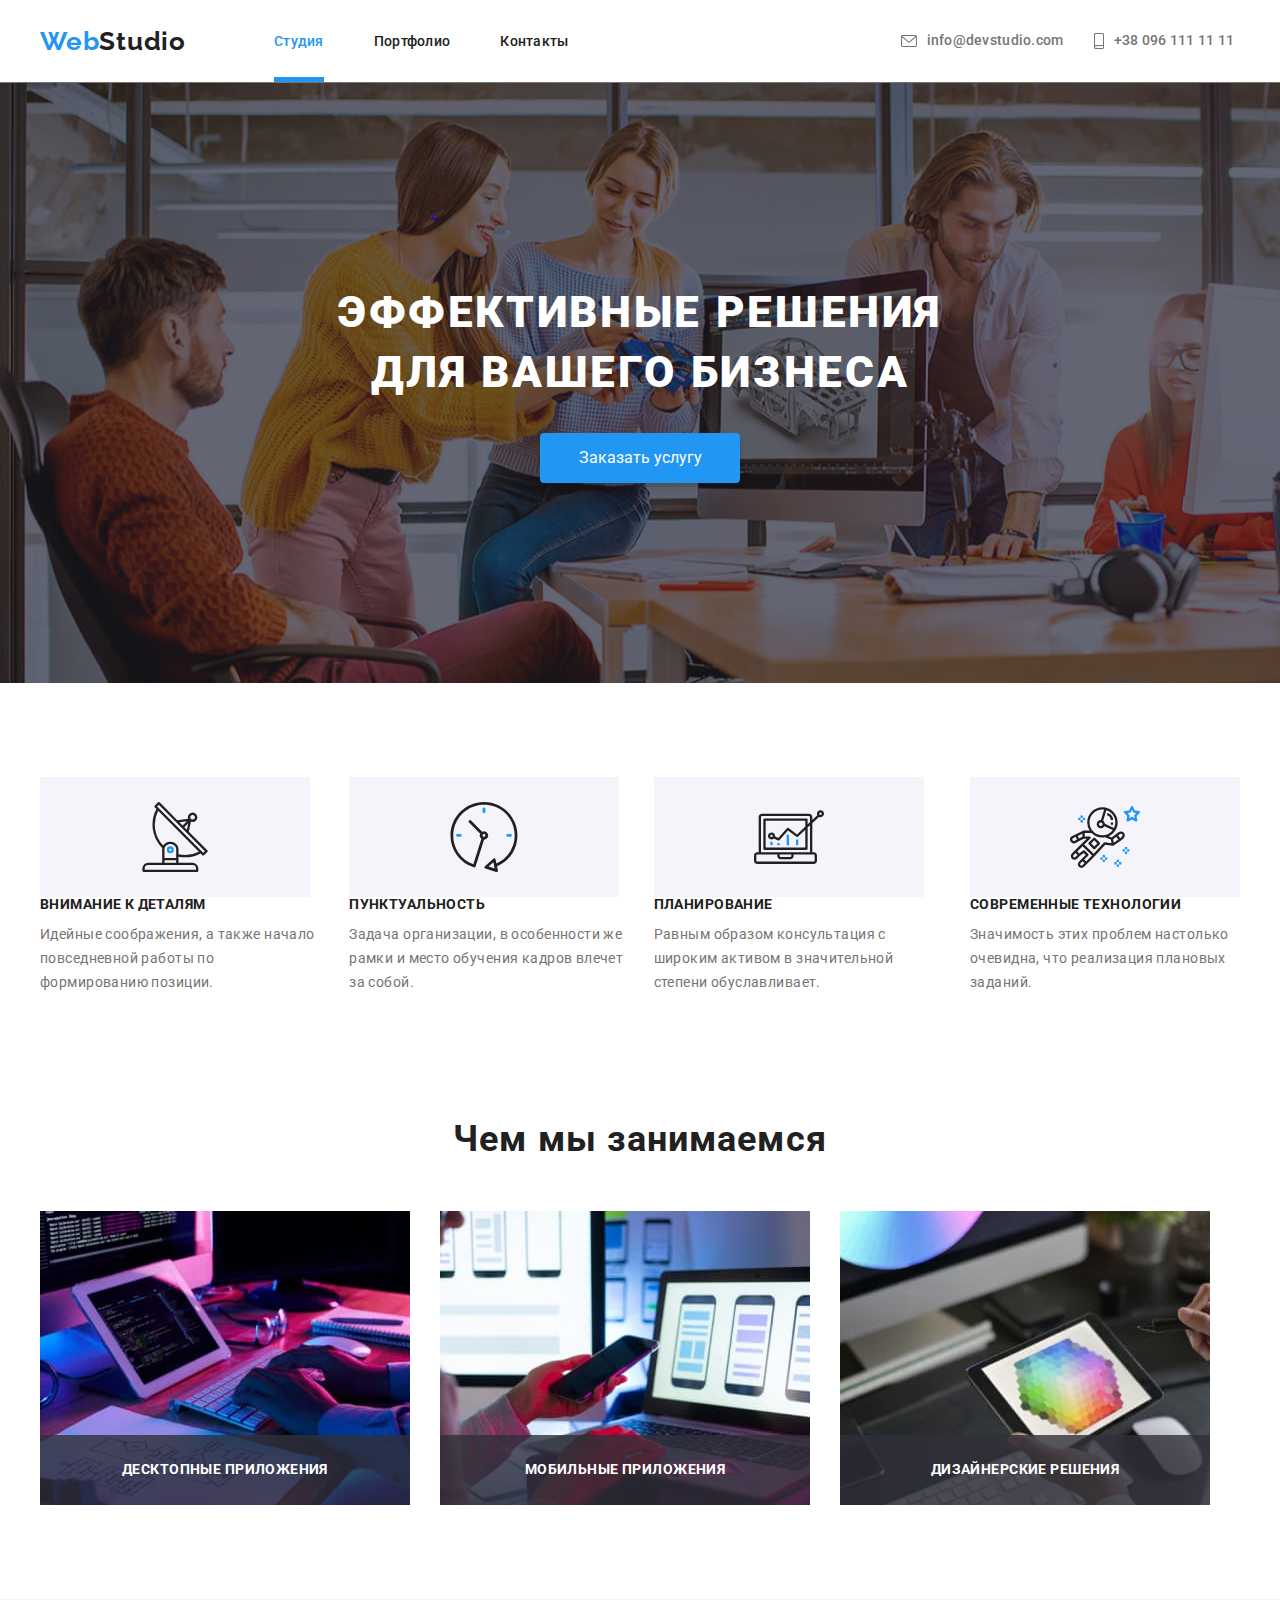
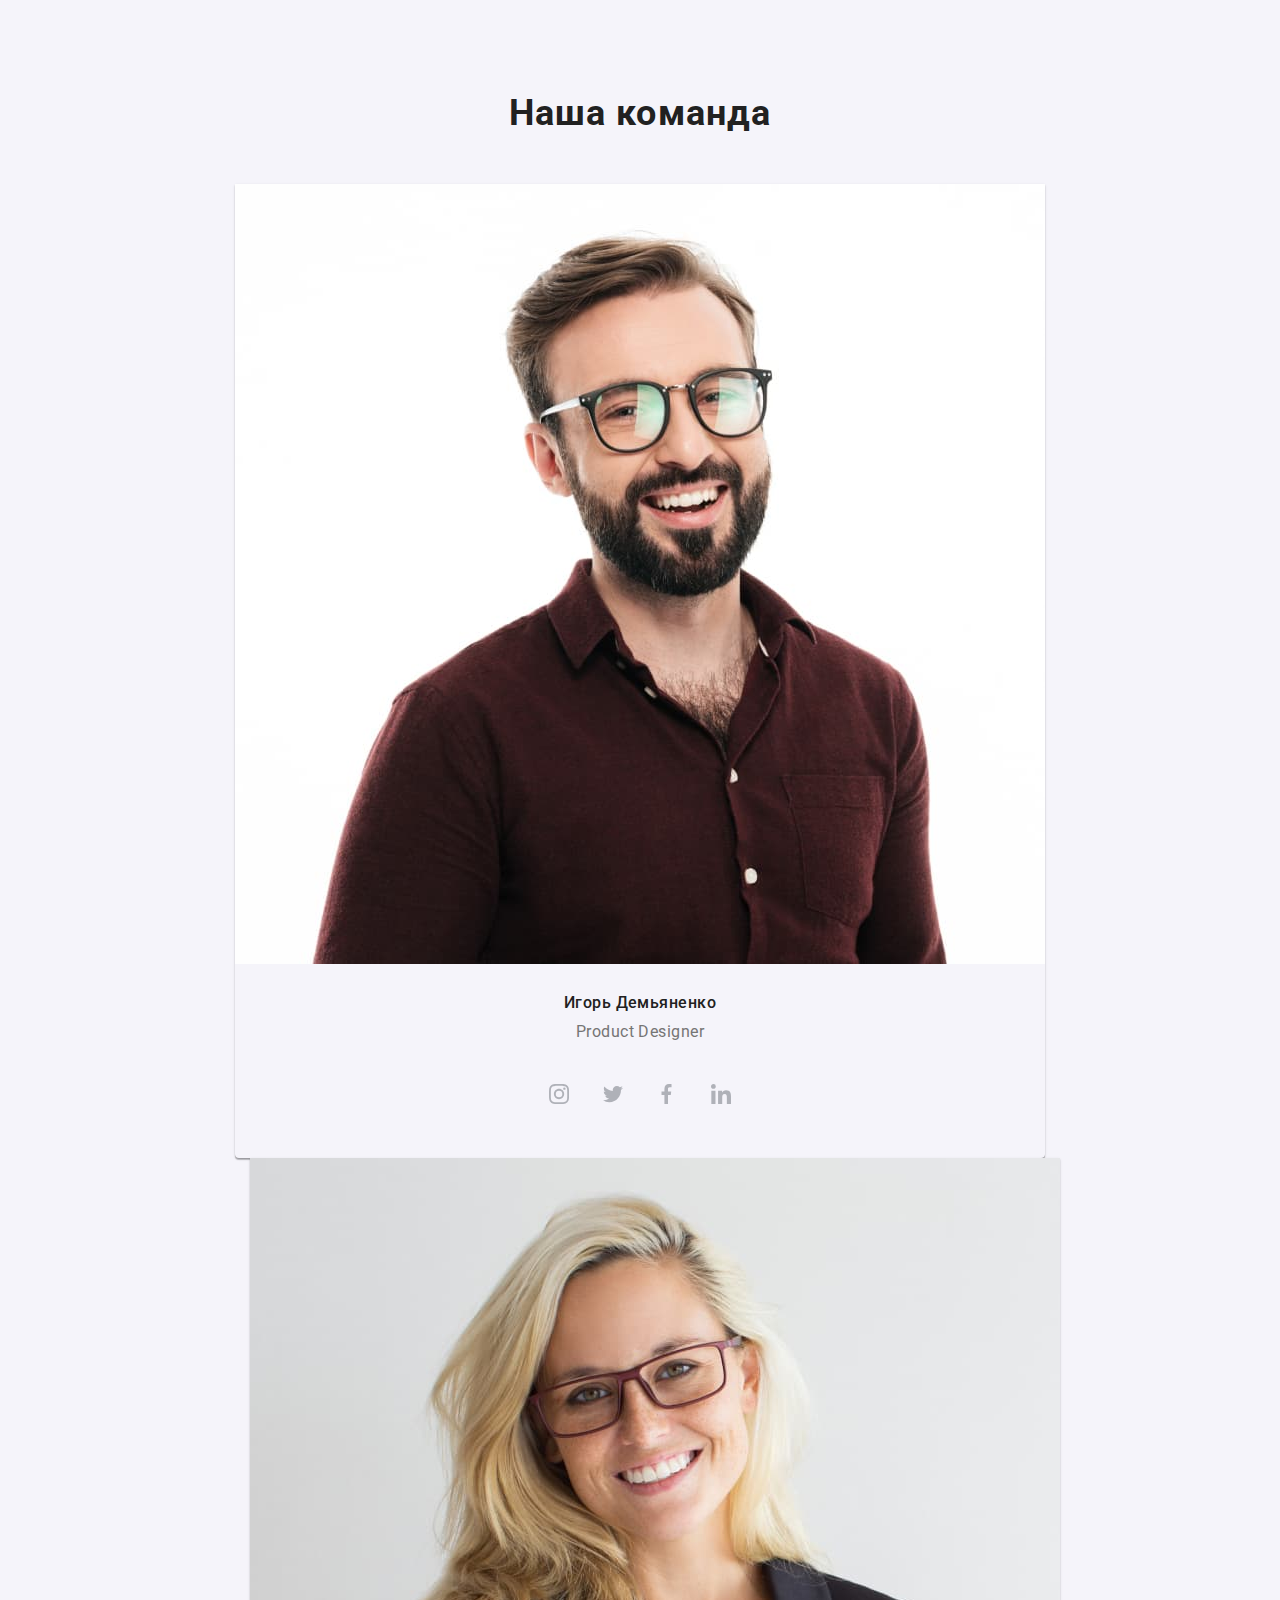
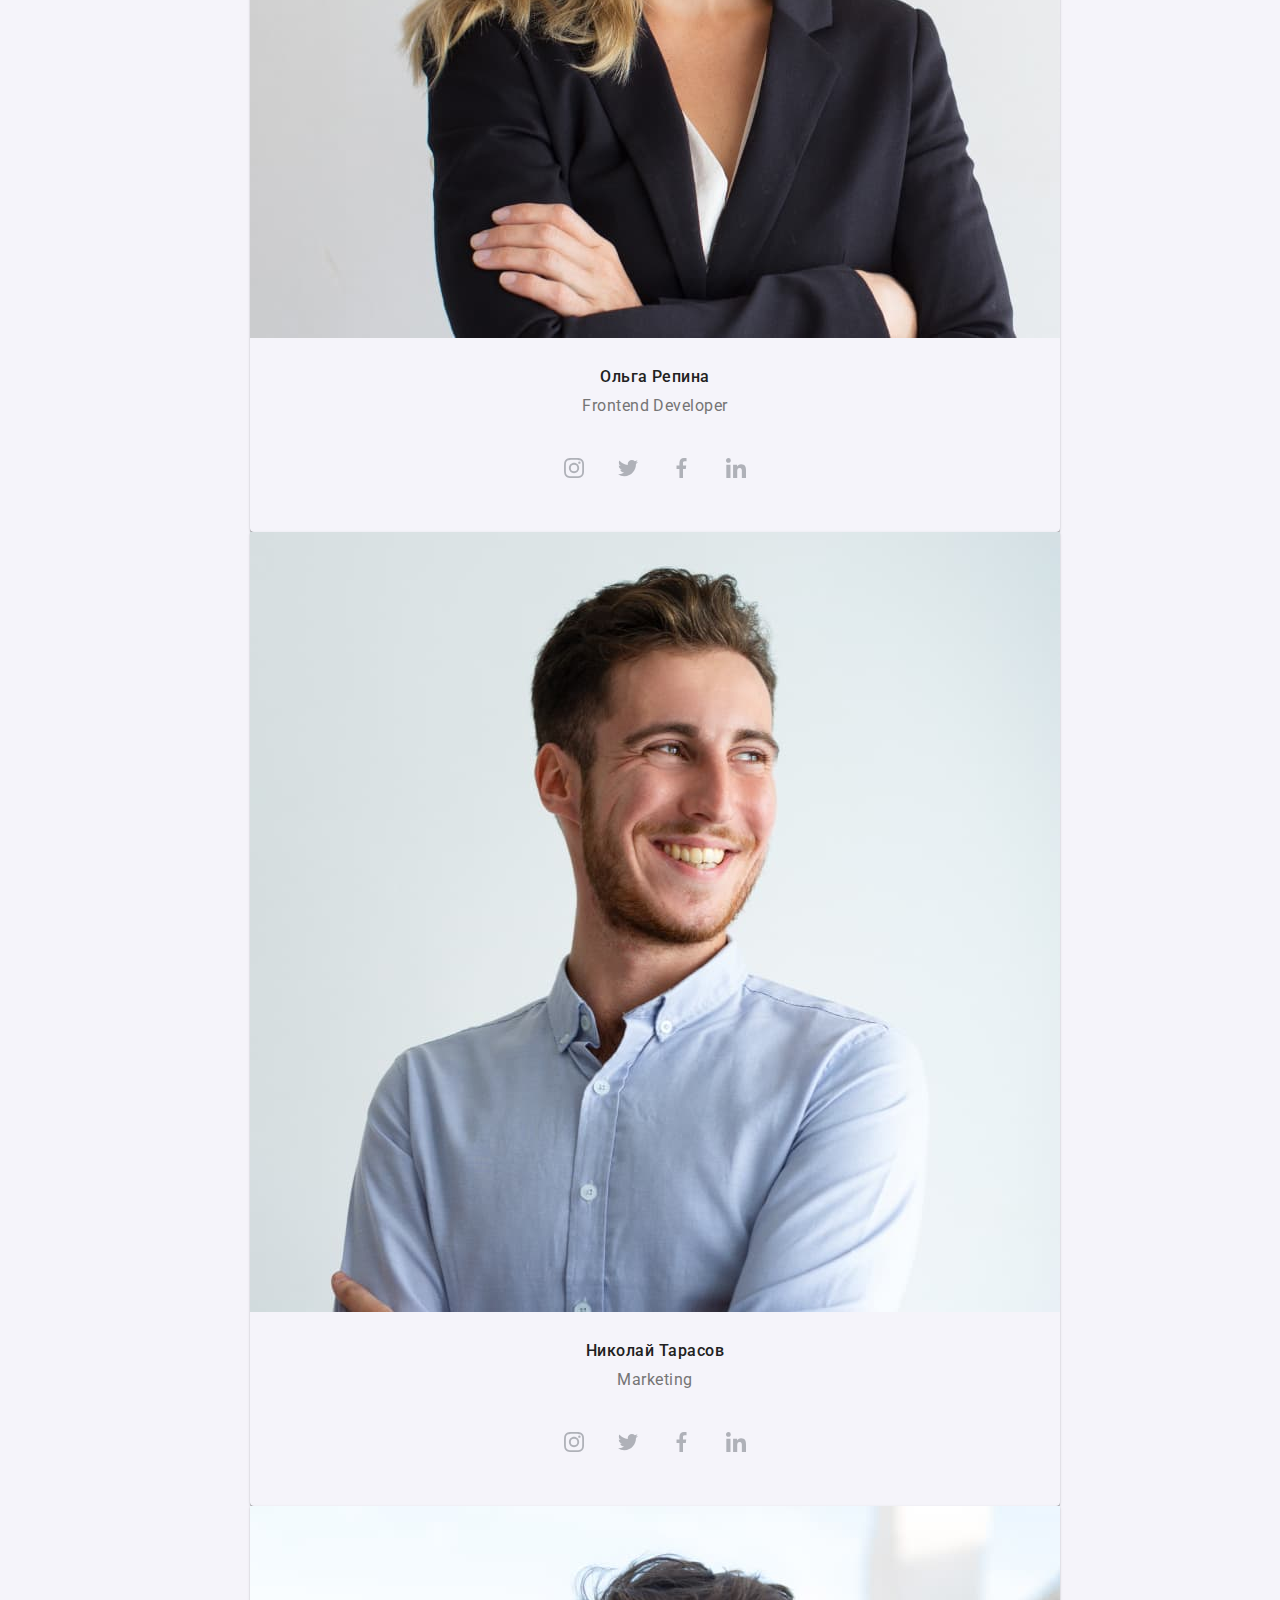
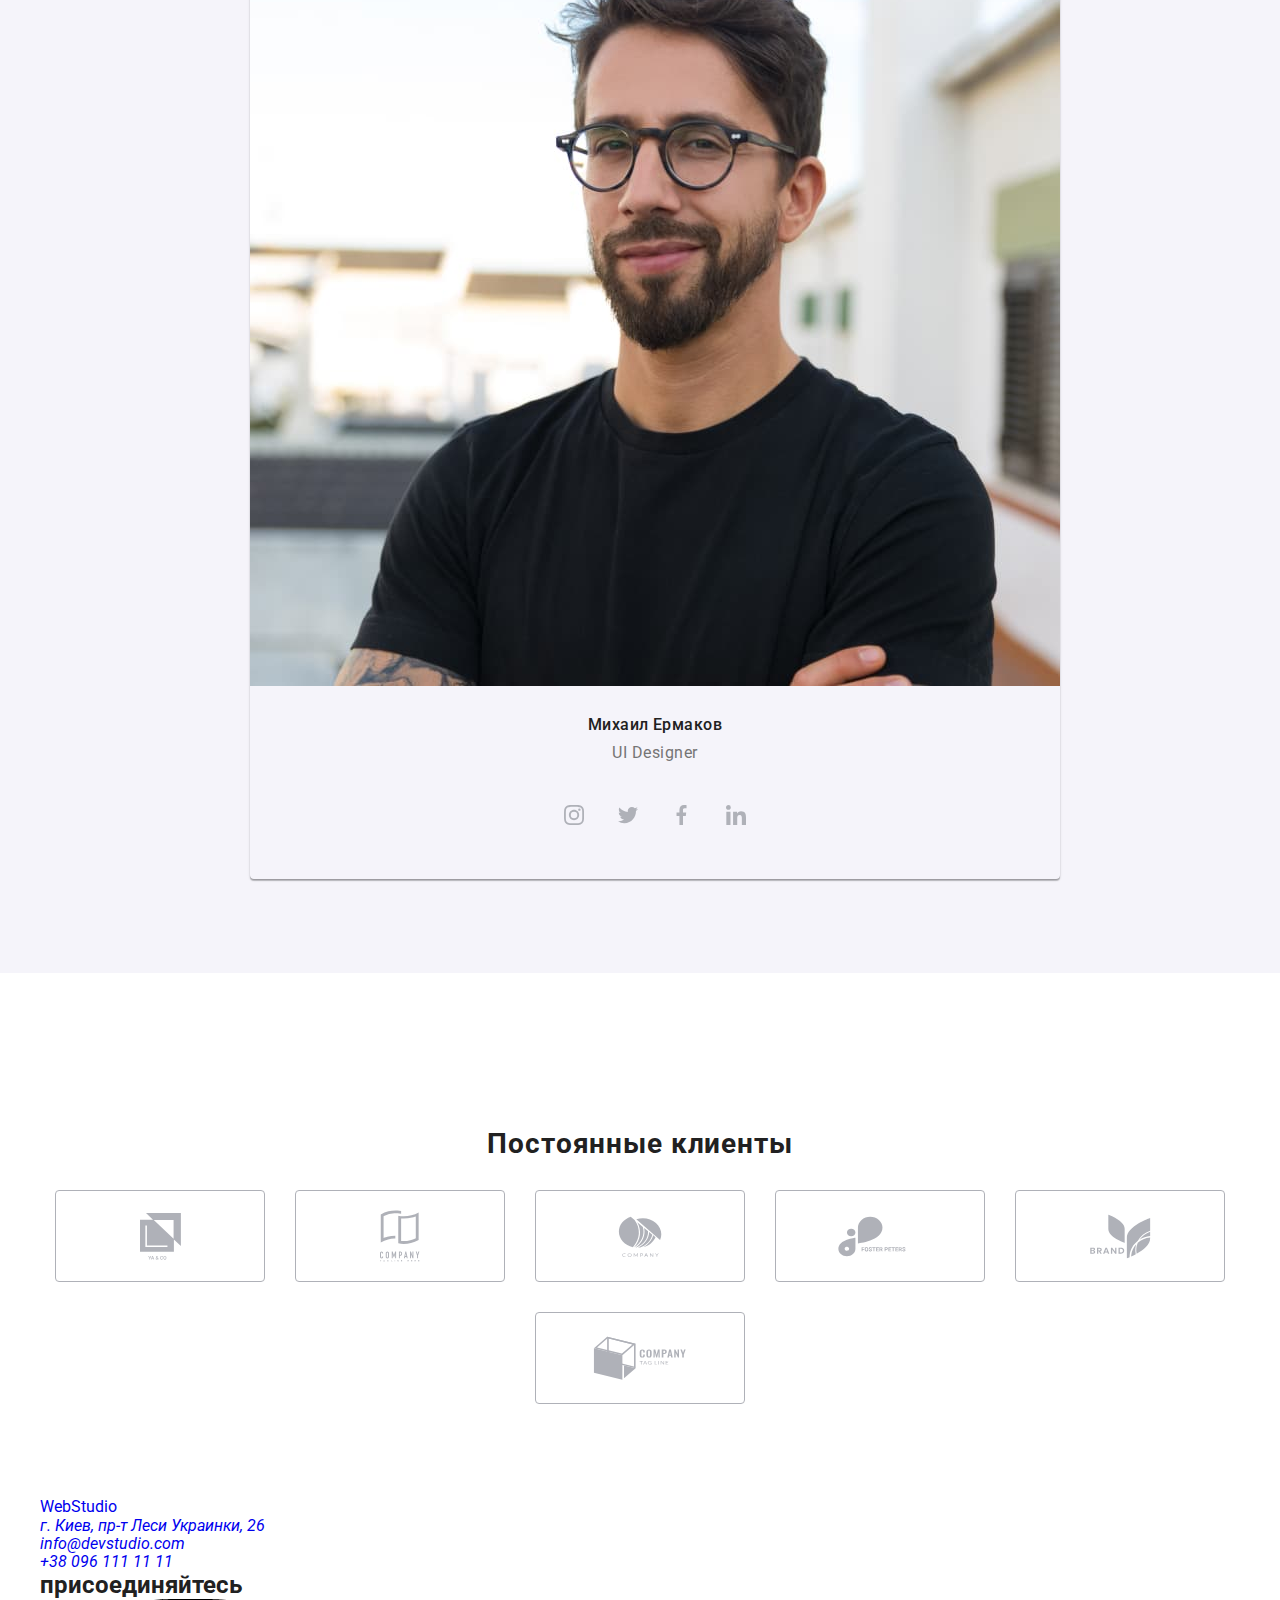
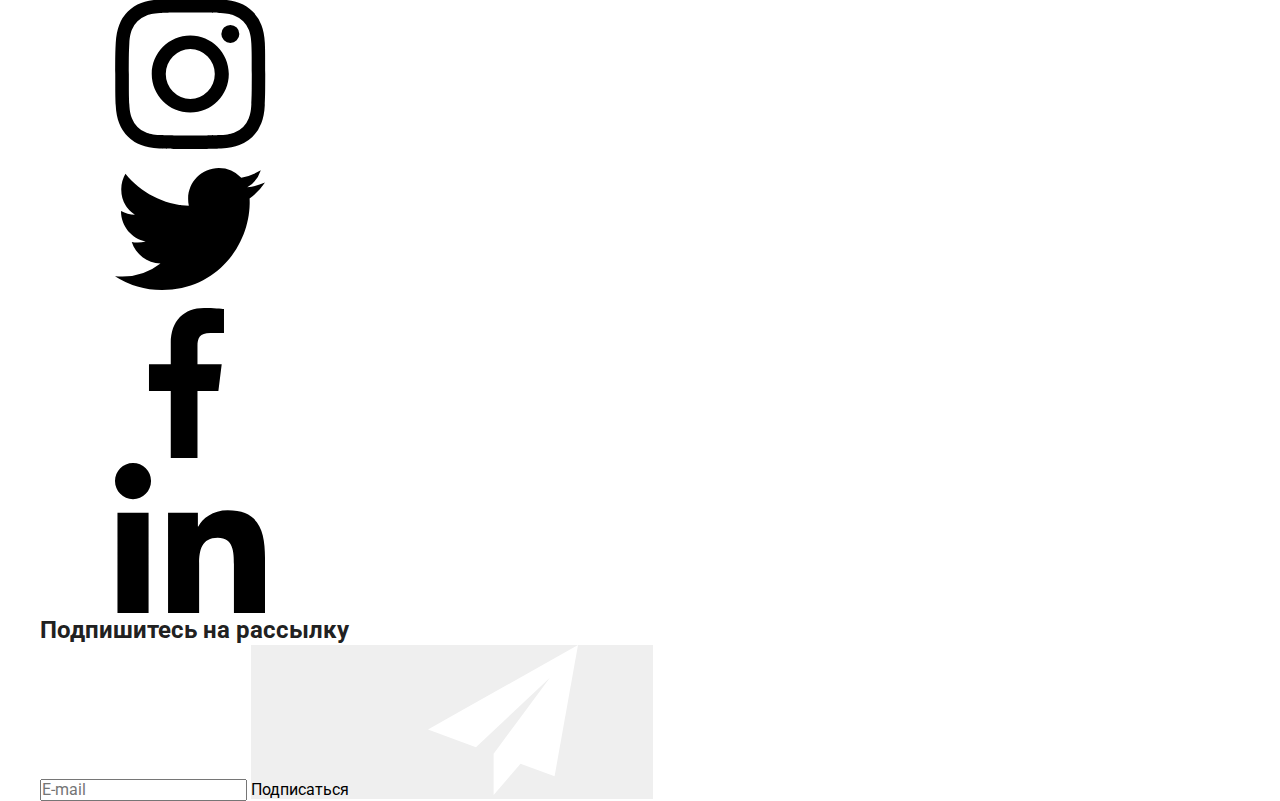
==== commit 7462326b: "Секція We for tablet" ====
--- a/index.html
+++ b/index.html
@@ -13,14 +13,14 @@
         <link rel="preconnect" href="https://fonts.gstatic.com" crossorigin>
         <link href="https://fonts.googleapis.com/css2?family=Raleway:wght@700&family=Roboto:wght@400;500;700;900&display=swap"
             rel="stylesheet">
-            <!-- Підключення стилів -->
+            <!-- Підключення файлві CSS -->
         <link rel="stylesheet" href="./css/main.min.css">
     </head>
 
     <body>
 
         <header class="header">
-        <div class="container">
+            <div class="container">
                 <div class="nav">
                 
                     <div class="nav-logo">
@@ -67,17 +67,17 @@
         <main>
             <section class="section baner">
                 
-            <div class="container">
-                    <div class="baner-container">
-                        <h1 class="baner-title">Эффективные решения <br>для вашего бизнеса</h1>
-                        <button type="button" class="baner-button" data-modal-open>Заказать услугу</button>
-                    </div>
-            </div>
+                <div class="container">
+                        <div class="baner-container">
+                            <h1 class="baner-title">Эффективные решения <br>для вашего бизнеса</h1>
+                            <button type="button" class="baner-button" data-modal-open>Заказать услугу</button>
+                        </div>
+                </div>
                 
             </section>
 
             <section class="section skills">
-            <div class="container">
+                <div class="container">
                     <h2 class="none">Skills</h2>
                     <ul class="skills-list">
                         <li class="skills-item">
@@ -89,6 +89,7 @@
                             <h3 class="skills-title">Внимание к деталям</h3>
                             <p class="skills-text">Идейные соображения, а также начало повседневной работы по формированию позиции.</p>
                         </li>
+
                         <li class="skills-item">
                                 <div class="skills-img">
                                     <svg class="s-item">
@@ -99,6 +100,7 @@
                             <p class="skills-text">Задача организации, в особенности же рамки и место обучения кадров влечет за собой.
                             </p>
                         </li>
+
                         <li class="skills-item">
                             <div class="skills-img">
                                 <svg class="s-item">
@@ -109,6 +111,7 @@
                             <p class="skills-text">Равным образом консультация с широким активом в значительной степени обуславливает.
                             </p>
                         </li>
+
                         <li class="skills-item">
                             <div class="skills-img">
                                 <svg class="s-item">
@@ -118,8 +121,9 @@
                             <h3 class="skills-title">Современные технологии</h3>
                             <p class="skills-text">Значимость этих проблем настолько очевидна, что реализация плановых заданий.</p>
                         </li>
+                        
                     </ul>
-            </div>
+                </div>
             </section>
 
             <section class="section what-we-do">
--- a/css/main.min.css
+++ b/css/main.min.css
@@ -1,2 +1 @@
-ul{padding:0;margin:0px;list-style-type:none}h1,h2,h3,p,a,button{margin:0;padding:0;border:none;text-decoration:none}body{font-family:"Roboto";color:#212121}.container{margin-left:auto;margin-right:auto}@media screen and (max-width: 480px){.container{width:480px;padding-left:15px;padding-right:15px}}@media screen and (min-width: 768px) and (max-width: 1200px){.container{width:768px;padding-left:15px;padding-right:15px}}@media screen and (min-width: 1200px){.container{width:1200px}}.section{padding-top:94px;padding-bottom:94px}@media screen and (max-width: 768px){.section{padding-top:30px;padding-bottom:30px}}.header{border-bottom:1px solid #757575}@media screen and (max-width: 768px){.header{width:480px;margin-left:auto;margin-right:auto}}@media screen and (min-width: 768px){.nav{display:-webkit-box;display:-ms-flexbox;display:flex;-webkit-box-align:center;-ms-flex-align:center;align-items:center;margin-left:auto;margin-right:auto}}.logo{padding:25px 0;text-decoration:none;font-family:"Raleway";font-size:26px;font-weight:700;line-height:1.19;letter-spacing:0.03em;color:#212121;-webkit-transition:color 250ms cubic-bezier(0.4, 0, 0.2, 1);transition:color 250ms cubic-bezier(0.4, 0, 0.2, 1)}@media screen and (max-width: 768px){.logo{padding-top:16px;padding-bottom:16px}}.logo:hover,.logo:focus{color:#2196f3}.header-logo-decor{color:#2196f3}@media screen and (max-width: 768px){.nav-logo{display:-webkit-box;display:-ms-flexbox;display:flex;-webkit-box-pack:justify;-ms-flex-pack:justify;justify-content:space-between;-webkit-box-align:center;-ms-flex-align:center;align-items:center}}.menu-toggle{width:40px;height:40px;background:#fff}.menu-toggle:hover,.menu-toggle:focus{fill:#2196f3}@media (min-width: 767px){.menu-toggle{display:none}}.contact-menu{display:-webkit-box;display:-ms-flexbox;display:flex;-webkit-box-pack:justify;-ms-flex-pack:justify;justify-content:space-between;-webkit-box-align:center;-ms-flex-align:center;align-items:center}@media screen and (max-width: 768px){.contact-menu{display:none}}@media screen and (min-width: 768px) and (max-width: 1200px){.contact-menu{width:768px}}.nav-list{display:-webkit-box;display:-ms-flexbox;display:flex;margin-left:88px}.nav-list-item+.nav-list-item{margin-left:50px}.nav-list-item{position:relative;padding:32px 0}.nav-link{padding:32px 0;text-decoration:none;font-weight:500;font-size:14px;line-height:1.14;letter-spacing:0.02em;color:#212121;-webkit-transition:color 250ms cubic-bezier(0.4, 0, 0.2, 1);transition:color 250ms cubic-bezier(0.4, 0, 0.2, 1)}.nav-link:hover,.nav-link:focus{color:#2196f3}.nav-link-active{color:#2196f3}.nav-link-active::after{content:"";display:block;width:100%;height:5px;background:#2196f3;position:absolute;left:0;bottom:0}@media screen and (max-width: 1199px){.contacts{margin-left:auto}}@media screen and (min-width: 1200px){.contacts{display:-webkit-box;display:-ms-flexbox;display:flex;margin-left:302px}}.contacts>.item{display:-webkit-box;display:-ms-flexbox;display:flex;-webkit-box-align:center;-ms-flex-align:center;align-items:center;margin-left:30px}@media screen and (min-width: 768px) and (max-width: 1200px){.contacts>.item{margin-left:0px}}.contacts-contact{display:-webkit-box;display:-ms-flexbox;display:flex;-webkit-box-align:center;-ms-flex-align:center;align-items:center;padding-bottom:10px;text-decoration:none;font-weight:500;font-size:14px;line-height:1.14;color:#757575;letter-spacing:0.02em;fill:#757575;-webkit-transition:color 250ms cubic-bezier(0.4, 0, 0.2, 1);transition:color 250ms cubic-bezier(0.4, 0, 0.2, 1);-webkit-transition:fill 250ms cubic-bezier(0.4, 0, 0.2, 1);transition:fill 250ms cubic-bezier(0.4, 0, 0.2, 1)}@media screen and (min-width: 1200px){.contacts-contact{padding:32px 0}}.contacts-contact:hover,.contacts-contact:focus{color:#2196f3;fill:#2196f3}.icon-contact{margin-right:10px;-webkit-box-align:baseline;-ms-flex-align:baseline;align-items:baseline}.icon-contact:hover,.icon-contact:focus{color:#2196f3;fill:#2196f3}.menu-container{position:fixed;top:0;left:0;width:100%;height:100vh;background:#fff;-webkit-transform:translateX(-100%);transform:translateX(-100%);padding-left:40px}.menu-container.is-open{-webkit-transform:translateX(0);transform:translateX(0)}.menu-cross{position:absolute;top:21px;right:25px}.menu-cross:hover,.menu-cross:focus{fill:#2196f3}.menu-pages{margin-top:48px}.menu__item:not(last-child){margin-bottom:32px}.menu-link{font-weight:500;font-size:40px;line-height:1.17;color:#212121}.menu-active{color:#2196f3}.menu-contacts{margin-top:50%;margin-bottom:36px}.link__tel{font-size:34px;line-height:1.17;letter-spacing:0.02em;color:#2196f3;margin-bottom:32px}.link__tel{margin-bottom:32px}.link__email{font-weight:500;font-size:24px;line-height:1.16;letter-spacing:0.02em;color:#757575}.menu-social{display:-webkit-box;display:-ms-flexbox;display:flex}.social__item{padding-right:10px}.social__item:not(:first-child){padding-left:10px;border-left:1px solid #757575}.social__link{color:#2196f3}.baner{background:#2f303a;text-align:center}@media screen and (max-width: 767px){.baner{width:480px;height:400px;margin-left:auto;margin-right:auto;background-repeat:no-repeat;background-image:-webkit-gradient(linear, left top, right top, from(rgba(47,48,58,0.4)), to(rgba(47,48,58,0.4))),url("../images/index/ad_baner/baner_480.png");background-image:linear-gradient(to right, rgba(47,48,58,0.4), rgba(47,48,58,0.4)),url("../images/index/ad_baner/baner_480.png")}}@media screen and (max-width: 767px) and (min-device-pixel-ratio: 2), screen and (max-width: 767px) and (-webkit-min-device-pixel-ratio: 2), screen and (max-width: 767px) and (min-resolution: 192dpi), screen and (max-width: 767px) and (min-resolution: 2dppx){.baner .baner{background-image:-webkit-gradient(linear, left top, right top, from(rgba(47,48,58,0.4)), to(rgba(47,48,58,0.4))),url("../images/index/ad_baner/baner_480_x.png");background-image:linear-gradient(to right, rgba(47,48,58,0.4), rgba(47,48,58,0.4)),url("../images/index/ad_baner/baner_480_x.png")}}@media screen and (min-width: 767px) and (max-width: 1199px){.baner{width:768px;height:400px;margin-left:auto;margin-right:auto;background-image:-webkit-gradient(linear, left top, right top, from(rgba(47,48,58,0.4)), to(rgba(47,48,58,0.4))),url("../images/index/ad_baner/baner_768.png");background-image:linear-gradient(to right, rgba(47,48,58,0.4), rgba(47,48,58,0.4)),url("../images/index/ad_baner/baner_768.png")}}@media screen and (min-width: 767px) and (max-width: 1199px) and (min-device-pixel-ratio: 2), screen and (min-width: 767px) and (max-width: 1199px) and (-webkit-min-device-pixel-ratio: 2), screen and (min-width: 767px) and (max-width: 1199px) and (min-resolution: 192dpi), screen and (min-width: 767px) and (max-width: 1199px) and (min-resolution: 2dppx){.baner .baner{background-image:-webkit-gradient(linear, left top, right top, from(rgba(47,48,58,0.4)), to(rgba(47,48,58,0.4))),url("../images/index/ad_baner/baner_768_x.png");background-image:linear-gradient(to right, rgba(47,48,58,0.4), rgba(47,48,58,0.4)),url("../images/index/ad_baner/baner_768_x.png")}}@media screen and (min-width: 1200px){.baner{max-width:1600px;background-image:-webkit-gradient(linear, left top, right top, from(rgba(47,48,58,0.4)), to(rgba(47,48,58,0.4))),url("../images/index/baner_svg.svg");background-image:linear-gradient(to right, rgba(47,48,58,0.4), rgba(47,48,58,0.4)),url("../images/index/baner_svg.svg");padding-top:200px;padding-bottom:200px}}.baner-container{-webkit-box-pack:center;-ms-flex-pack:center;justify-content:center}.baner-title{margin-bottom:30px;color:#fff;font-weight:900;font-size:44px;line-height:1.36;letter-spacing:0.06em;text-transform:uppercase}@media screen and (max-width: 1200px){.baner-title{font-family:Roboto;font-style:normal;font-weight:900;font-size:26px;line-height:1.61;text-align:center;letter-spacing:0.06em;text-transform:uppercase;color:#ffffff}}.baner-button{width:200px;height:50px;font-family:roboto;background:#2196f3;color:#fff;-webkit-box-shadow:0px 4px 4px rgba(0,0,0,0.15);box-shadow:0px 4px 4px rgba(0,0,0,0.15);border-radius:4px;cursor:pointer}.backdrop{position:fixed;top:0;left:0;width:100%;height:100%;background:rgba(0,0,0,0.2)}.modal{position:absolute;width:528px;height:581px;top:50%;left:50%;padding:40px;-webkit-transform:translate(-50%, -50%);transform:translate(-50%, -50%);background:#fff}@media screen and (max-width: 1200px){.modal{width:450px;height:609px}}.close{position:absolute;top:8px;right:8px;width:30px;height:30px;padding:0;background:#fff;border:1px solid rgba(0,0,0,0.1);border-radius:50%;cursor:pointer;-webkit-transition:fill 250ms cubic-bezier(0.4, 0, 0.2, 1);transition:fill 250ms cubic-bezier(0.4, 0, 0.2, 1)}.close:hover{fill:#2196f3}.backdrop.is-hidden{opacity:0;pointer-events:none}textarea{resize:none}.modal-title{margin-bottom:12px;text-align:center;font-weight:700;font-size:20px;line-height:1.15;letter-spacing:0.03em}@media screen and (max-wedth: 1200px){.modal-title{font-family:Roboto;font-style:normal;font-weight:bold;font-size:20px;line-height:1.5;text-align:center;letter-spacing:0.03em}}.form-items{display:-webkit-box;display:-ms-flexbox;display:flex;-webkit-box-orient:vertical;-webkit-box-direction:normal;-ms-flex-direction:column;flex-direction:column;margin-bottom:10px}.form-items>label{margin-bottom:4px}.form-items-input{padding-left:40px;height:40px;border:1px solid rgba(33,33,33,0.2);border-radius:4px}.form-items-input:focus{outline:none !important;border:1px solid #2196f3;background:none;color:#212121}.form-items-input:focus+.form-icon-img{fill:#2196f3}.area-items-input{widows:100%;height:120px;padding:16px 12px;border:1px solid rgba(33,33,33,0.2);border-radius:4px;color:#212121}.area-items-input:focus{outline:none !important;border:1px solid #2196f3}.form-checkbox{display:-webkit-box;display:-ms-flexbox;display:flex;-webkit-box-align:center;-ms-flex-align:center;align-items:center}.form-checkbox>input{width:16px;height:15px;margin-right:9px}.form-checkbox>label{font-size:14px;line-height:1.71;letter-spacing:0.03em;color:#757575}@media screen and (max-width: 1200px){.form-checkbox>label{font-family:Roboto;font-style:normal;font-weight:normal;font-size:12px;line-height:1.16;letter-spacing:0.03em;color:#757575}}.contract{margin-left:5px}@media screen and (max-width: 1200px){.contract{font-family:Roboto;font-style:normal;font-weight:normal;font-size:12px;line-height:1.16;letter-spacing:0.03em;color:#2196f3}}.form-button{padding:10px 55px;margin-top:20px;background:#2196f3;-webkit-box-shadow:0px 4px 4px rgba(0,0,0,0.15);box-shadow:0px 4px 4px rgba(0,0,0,0.15);border-radius:4px;color:#fff;font-weight:700;font-size:16px;line-height:1.87;letter-spacing:0.06em}.form-button:hover{cursor:pointer}.send-button{display:-webkit-box;display:-ms-flexbox;display:flex;-webkit-box-pack:center;-ms-flex-pack:center;justify-content:center;-webkit-box-align:center;-ms-flex-align:center;align-items:center}input{padding:0;margin:0}textarea:focus{background:none;color:#212121}.icon-form{position:relative}.form-icon-img{position:absolute;top:50%;left:15px;-webkit-transform:translatey(50%);transform:translatey(50%);display:inline-block;width:12px;height:12px}.none{position:absolute;width:1px;height:1px;margin:-1px;padding:0;overflow:hidden;border:0;clip:rect(0 0 0 0)}@media screen and (max-width: 768px){.skills-list{width:450px;margin-left:auto;margin-right:auto}}@media screen and (min-width: 768px) and (max-width: 1200px){.skills-list{display:-webkit-box;display:-ms-flexbox;display:flex;-ms-flex-wrap:wrap;flex-wrap:wrap}}@media screen and (min-width: 1200px){.skills-list{display:-webkit-box;display:-ms-flexbox;display:flex}}.skills-item{margin-bottom:30px}@media screen and (min-width: 768px) and (max-width: 1200px){.skills-item{width:50%}}@media screen and (min-width: 1200px){.skills-item+.skills-item{margin-left:30px}}.skills-title{margin-bottom:10px;font-weight:700;font-size:14px;line-height:1.14;color:#212121;letter-spacing:0.03em;text-transform:uppercase}@media screen and (max-width: 768px){.skills-title{text-align:center;margin-top:30px}}.skills-text{margin-top:0px;font-weight:normal;font-size:14px;line-height:1.71;letter-spacing:0.03em;color:#757575}.skills-img{display:-webkit-box;display:-ms-flexbox;display:flex;-webkit-box-align:center;-ms-flex-align:center;align-items:center;-webkit-box-pack:center;-ms-flex-pack:center;justify-content:center;width:270px;height:120px;background:#f5f4fa;justify-content:center}@media screen and (max-width: 768px){.skills-img{width:450px;margin-right:auto;margin-left:auto}}@media screen and (min-width: 768px) and (max-width: 1200px){.skills-img{width:354px}}.s-item{border-radius:4px;width:70px;height:70px}.what-we-do{padding-top:0px}@media screen and (max-width: 1200px){.what-we-do{display:none}}.what-we-do-list{display:-webkit-box;display:-ms-flexbox;display:flex}.what-we-do-img+.what-we-do-img{margin-left:30px}.what-we-do-title{text-align:center;margin-bottom:50px;font-weight:700;font-size:36px;line-height:1.16;letter-spacing:0.03em}img{display:block;max-width:100%;height:auto}.what-we-do-img{position:relative}.what-we-do-poster{width:100%;height:70px;background:rgba(47,48,58,0.8);position:absolute;bottom:0;left:0}.what-we-do-text{font-weight:700;font-size:14px;line-height:1.14;text-align:center;letter-spacing:0.03em;text-transform:uppercase;color:#fff;padding-top:27px;padding-bottom:27px}.we{margin-left:auto;margin-right:auto;background:#f5f4fa}.we-title{font-weight:700;font-size:36px;line-height:1.16;letter-spacing:0.03em;text-align:center;margin-bottom:50px}@media screen and (max-width: 1200px){.we-title{font-size:28px;line-height:33px;margin-bottom:30px}}@media screen and (min-width: 768px){.we-list{display:-webkit-box;display:-ms-flexbox;display:flex}}@media screen and (min-width: 1200px){.we-list-item+.we-list-item{margin-left:30px}}.we-list-item{border-radius:0px 0px 4px 4px;-webkit-box-shadow:0px 1px 3px rgba(0,0,0,0.12),0px 1px 1px rgba(0,0,0,0.14),0px 2px 1px rgba(0,0,0,0.2);box-shadow:0px 1px 3px rgba(0,0,0,0.12),0px 1px 1px rgba(0,0,0,0.14),0px 2px 1px rgba(0,0,0,0.2)}@media screen and (max-width: 768px){.we-list-item{width:450px;margin-left:auto;margin-right:auto;margin-bottom:30px}}@media screen and (min-width: 768px) and (max-width: 1200px){.we-list-item{-ms-flex-preferred-size:calc((100% - 4 * 30px) / 2);flex-basis:calc((100% - 4 * 30px) / 2);margin:30px}}.we-block{margin-top:30px}.we-name{margin-top:0;margin-bottom:10px;text-align:center;font-weight:500;font-size:16px;line-height:1.18;letter-spacing:0.03em;color:var(--text-color)}.we-proffesion{margin-top:0;margin-bottom:30px;text-align:center;font-size:16px;line-height:1.18;letter-spacing:0.03em;color:#757575}.social{display:-webkit-box;display:-ms-flexbox;display:flex;-webkit-box-pack:center;-ms-flex-pack:center;justify-content:center}.social-links+.social-links{margin-left:10px}.social-item{width:20px;height:20px}.social-links{display:-webkit-inline-box;display:-ms-inline-flexbox;display:inline-flex;-webkit-box-pack:center;-ms-flex-pack:center;justify-content:center;-webkit-box-align:center;-ms-flex-align:center;align-items:center;width:44px;height:44px;border-radius:50%;fill:#afb1b8;margin-bottom:42px;-webkit-transition:background,fill 250ms cubic-bezier(0.4, 0, 0.2, 1);transition:background,fill 250ms cubic-bezier(0.4, 0, 0.2, 1)}.social-links:focus,.social-links:hover{background:#2196f3;fill:#fff}
-/*# sourceMappingURL=main.min.css.map */+ul{padding:0;margin:0px;list-style-type:none}h1,h2,h3,p,a,button{margin:0;padding:0;border:none;text-decoration:none}body{font-family:"Roboto";color:#212121}.section{padding-top:94px;padding-bottom:94px}@media screen and (max-width: 768px){.section{padding-top:30px;padding-bottom:30px}}.container{margin-left:auto;margin-right:auto}@media screen and (max-width: 480px){.container{width:480px;padding-left:15px;padding-right:15px}}@media screen and (min-width: 768px)and (max-width: 1199px){.container{width:768px;padding-left:15px;padding-right:15px}}@media screen and (min-width: 1200px){.container{width:1200px}}.header{border-bottom:1px solid #757575}@media screen and (max-width: 768px){.header{width:480px;margin-left:auto;margin-right:auto}}@media screen and (min-width: 768px){.nav{display:-webkit-box;display:-ms-flexbox;display:flex;-webkit-box-align:center;-ms-flex-align:center;align-items:center;margin-left:auto;margin-right:auto}}.logo{padding:25px 0;text-decoration:none;font-family:"Raleway";font-size:26px;font-weight:700;line-height:1.19;letter-spacing:.03em;color:#212121;-webkit-transition:color 250ms cubic-bezier(0.4, 0, 0.2, 1);transition:color 250ms cubic-bezier(0.4, 0, 0.2, 1)}@media screen and (max-width: 768px){.logo{padding-top:16px;padding-bottom:16px}}.logo:hover,.logo:focus{color:#2196f3}.header-logo-decor{color:#2196f3}@media screen and (max-width: 768px){.nav-logo{display:-webkit-box;display:-ms-flexbox;display:flex;-webkit-box-pack:justify;-ms-flex-pack:justify;justify-content:space-between;-webkit-box-align:center;-ms-flex-align:center;align-items:center}}.menu-toggle{width:40px;height:40px;background:#fff;margin-right:5px}.menu-toggle:hover,.menu-toggle:focus{fill:#2196f3}@media(min-width: 767px){.menu-toggle{display:none}}.contact-menu{display:-webkit-box;display:-ms-flexbox;display:flex;-webkit-box-pack:justify;-ms-flex-pack:justify;justify-content:space-between;-webkit-box-align:center;-ms-flex-align:center;align-items:center}@media screen and (max-width: 768px){.contact-menu{display:none}}@media screen and (min-width: 768px)and (max-width: 1200px){.contact-menu{width:768px}}.nav-list{display:-webkit-box;display:-ms-flexbox;display:flex;margin-left:88px}.nav-list-item+.nav-list-item{margin-left:50px}.nav-list-item{position:relative;padding:32px 0}.nav-link{padding:32px 0;text-decoration:none;font-weight:500;font-size:14px;line-height:1.14;letter-spacing:.02em;color:#212121;-webkit-transition:color 250ms cubic-bezier(0.4, 0, 0.2, 1);transition:color 250ms cubic-bezier(0.4, 0, 0.2, 1)}.nav-link:hover,.nav-link:focus{color:#2196f3}.nav-link-active{color:#2196f3}.nav-link-active::after{content:"";display:block;width:100%;height:5px;background:#2196f3;position:absolute;left:0;bottom:0}@media screen and (max-width: 1199px){.contacts{margin-left:auto}}@media screen and (min-width: 1200px){.contacts{display:-webkit-box;display:-ms-flexbox;display:flex;margin-left:302px}}.contacts>.item{display:-webkit-box;display:-ms-flexbox;display:flex;-webkit-box-align:center;-ms-flex-align:center;align-items:center;margin-left:30px}@media screen and (min-width: 768px)and (max-width: 1200px){.contacts>.item{margin-left:0px}}.contacts-contact{display:-webkit-box;display:-ms-flexbox;display:flex;-webkit-box-align:center;-ms-flex-align:center;align-items:center;padding-bottom:10px;text-decoration:none;font-weight:500;font-size:14px;line-height:1.14;color:#757575;letter-spacing:.02em;fill:#757575;-webkit-transition:color 250ms cubic-bezier(0.4, 0, 0.2, 1);transition:color 250ms cubic-bezier(0.4, 0, 0.2, 1);-webkit-transition:fill 250ms cubic-bezier(0.4, 0, 0.2, 1);transition:fill 250ms cubic-bezier(0.4, 0, 0.2, 1)}@media screen and (min-width: 1200px){.contacts-contact{padding:32px 0}}.contacts-contact:hover,.contacts-contact:focus{color:#2196f3;fill:#2196f3}.icon-contact{margin-right:10px;-webkit-box-align:baseline;-ms-flex-align:baseline;align-items:baseline}.icon-contact:hover,.icon-contact:focus{color:#2196f3;fill:#2196f3}.menu-container{position:fixed;top:0;left:0;width:100%;height:100vh;background:#fff;-webkit-transform:translateX(-100%);transform:translateX(-100%);padding-left:40px}.menu-container.is-open{-webkit-transform:translateX(0);transform:translateX(0)}.menu-cross{position:absolute;top:21px;right:25px}.menu-cross:hover,.menu-cross:focus{fill:#2196f3}.menu-pages{margin-top:48px}.menu__item:not(last-child){margin-bottom:32px}.menu-link{font-weight:500;font-size:40px;line-height:1.17;color:#212121}.menu-active{color:#2196f3}.menu-contacts{margin-top:50%;margin-bottom:36px}.link__tel{font-size:34px;line-height:1.17;letter-spacing:.02em;color:#2196f3;margin-bottom:32px}.link__tel{margin-bottom:32px}.link__email{font-weight:500;font-size:24px;line-height:1.16;letter-spacing:.02em;color:#757575}.menu-social{display:-webkit-box;display:-ms-flexbox;display:flex}.social__item{padding-right:10px}.social__item:not(:first-child){padding-left:10px;border-left:1px solid #757575}.social__link{color:#2196f3}.baner{background:#2f303a;text-align:center}@media screen and (max-width: 767px){.baner{width:480px;height:400px;margin-left:auto;margin-right:auto;background-repeat:no-repeat;background-image:-webkit-gradient(linear, left top, right top, from(rgba(47, 48, 58, 0.4)), to(rgba(47, 48, 58, 0.4))),url("../images/index/ad_baner/baner_480.png");background-image:linear-gradient(to right, rgba(47, 48, 58, 0.4), rgba(47, 48, 58, 0.4)),url("../images/index/ad_baner/baner_480.png")}}@media screen and (max-width: 767px)and (min-device-pixel-ratio: 2),screen and (max-width: 767px)and (-webkit-min-device-pixel-ratio: 2),screen and (max-width: 767px)and (min-resolution: 192dpi),screen and (max-width: 767px)and (min-resolution: 2dppx){.baner .baner{background-image:-webkit-gradient(linear, left top, right top, from(rgba(47, 48, 58, 0.4)), to(rgba(47, 48, 58, 0.4))),url("../images/index/ad_baner/baner_480_x.png");background-image:linear-gradient(to right, rgba(47, 48, 58, 0.4), rgba(47, 48, 58, 0.4)),url("../images/index/ad_baner/baner_480_x.png")}}@media screen and (min-width: 767px)and (max-width: 1199px){.baner{width:768px;height:400px;margin-left:auto;margin-right:auto;background-image:-webkit-gradient(linear, left top, right top, from(rgba(47, 48, 58, 0.4)), to(rgba(47, 48, 58, 0.4))),url("../images/index/ad_baner/baner_768.png");background-image:linear-gradient(to right, rgba(47, 48, 58, 0.4), rgba(47, 48, 58, 0.4)),url("../images/index/ad_baner/baner_768.png")}}@media screen and (min-width: 767px)and (max-width: 1199px)and (min-device-pixel-ratio: 2),screen and (min-width: 767px)and (max-width: 1199px)and (-webkit-min-device-pixel-ratio: 2),screen and (min-width: 767px)and (max-width: 1199px)and (min-resolution: 192dpi),screen and (min-width: 767px)and (max-width: 1199px)and (min-resolution: 2dppx){.baner .baner{background-image:-webkit-gradient(linear, left top, right top, from(rgba(47, 48, 58, 0.4)), to(rgba(47, 48, 58, 0.4))),url("../images/index/ad_baner/baner_768_x.png");background-image:linear-gradient(to right, rgba(47, 48, 58, 0.4), rgba(47, 48, 58, 0.4)),url("../images/index/ad_baner/baner_768_x.png")}}@media screen and (min-width: 1200px){.baner{max-width:1600px;background-image:-webkit-gradient(linear, left top, right top, from(rgba(47, 48, 58, 0.4)), to(rgba(47, 48, 58, 0.4))),url("../images/index/baner_svg.svg");background-image:linear-gradient(to right, rgba(47, 48, 58, 0.4), rgba(47, 48, 58, 0.4)),url("../images/index/baner_svg.svg");padding-top:200px;padding-bottom:200px}}.baner-container{-webkit-box-pack:center;-ms-flex-pack:center;justify-content:center}.baner-title{margin-bottom:30px;color:#fff;font-weight:900;font-size:44px;line-height:1.36;letter-spacing:.06em;text-transform:uppercase}@media screen and (max-width: 1200px){.baner-title{font-family:Roboto;font-style:normal;font-weight:900;font-size:26px;line-height:1.61;text-align:center;letter-spacing:.06em;text-transform:uppercase;color:#fff}}.baner-button{width:200px;height:50px;font-family:roboto;background:#2196f3;color:#fff;-webkit-box-shadow:0px 4px 4px rgba(0,0,0,.15);box-shadow:0px 4px 4px rgba(0,0,0,.15);border-radius:4px;cursor:pointer}.backdrop{position:fixed;top:0;left:0;width:100%;height:100%;background:rgba(0,0,0,.2)}.modal{position:absolute;width:528px;height:581px;top:50%;left:50%;padding:40px;-webkit-transform:translate(-50%, -50%);transform:translate(-50%, -50%);background:#fff}@media screen and (max-width: 1200px){.modal{width:450px;height:609px}}.close{position:absolute;top:8px;right:8px;width:30px;height:30px;padding:0;background:#fff;border:1px solid rgba(0,0,0,.1);border-radius:50%;cursor:pointer;-webkit-transition:fill 250ms cubic-bezier(0.4, 0, 0.2, 1);transition:fill 250ms cubic-bezier(0.4, 0, 0.2, 1)}.close:hover{fill:#2196f3}.backdrop.is-hidden{opacity:0;pointer-events:none}textarea{resize:none}.modal-title{margin-bottom:12px;text-align:center;font-weight:700;font-size:20px;line-height:1.15;letter-spacing:.03em}@media screen and (max-wedth: 1200px){.modal-title{font-family:Roboto;font-style:normal;font-weight:bold;font-size:20px;line-height:1.5;text-align:center;letter-spacing:.03em}}.form-items{display:-webkit-box;display:-ms-flexbox;display:flex;-webkit-box-orient:vertical;-webkit-box-direction:normal;-ms-flex-direction:column;flex-direction:column;margin-bottom:10px}.form-items>label{margin-bottom:4px}.form-items-input{padding-left:40px;height:40px;border:1px solid rgba(33,33,33,.2);border-radius:4px}.form-items-input:focus{outline:none !important;border:1px solid #2196f3;background:none;color:#212121}.form-items-input:focus+.form-icon-img{fill:#2196f3}.area-items-input{widows:100%;height:120px;padding:16px 12px;border:1px solid rgba(33,33,33,.2);border-radius:4px;color:#212121}.area-items-input:focus{outline:none !important;border:1px solid #2196f3}.form-checkbox{display:-webkit-box;display:-ms-flexbox;display:flex;-webkit-box-align:center;-ms-flex-align:center;align-items:center}.form-checkbox>input{width:16px;height:15px;margin-right:9px}.form-checkbox>label{font-size:14px;line-height:1.71;letter-spacing:.03em;color:#757575}@media screen and (max-width: 1200px){.form-checkbox>label{font-family:Roboto;font-style:normal;font-weight:normal;font-size:12px;line-height:1.16;letter-spacing:.03em;color:#757575}}.contract{margin-left:5px}@media screen and (max-width: 1200px){.contract{font-family:Roboto;font-style:normal;font-weight:normal;font-size:12px;line-height:1.16;letter-spacing:.03em;color:#2196f3}}.form-button{padding:10px 55px;margin-top:20px;background:#2196f3;-webkit-box-shadow:0px 4px 4px rgba(0,0,0,.15);box-shadow:0px 4px 4px rgba(0,0,0,.15);border-radius:4px;color:#fff;font-weight:700;font-size:16px;line-height:1.87;letter-spacing:.06em}.form-button:hover{cursor:pointer}.send-button{display:-webkit-box;display:-ms-flexbox;display:flex;-webkit-box-pack:center;-ms-flex-pack:center;justify-content:center;-webkit-box-align:center;-ms-flex-align:center;align-items:center}input{padding:0;margin:0}textarea:focus{background:none;color:#212121}.icon-form{position:relative}.form-icon-img{position:absolute;top:50%;left:15px;-webkit-transform:translatey(50%);transform:translatey(50%);display:inline-block;width:12px;height:12px}.none{position:absolute;width:1px;height:1px;margin:-1px;padding:0;overflow:hidden;border:0;clip:rect(0 0 0 0)}@media screen and (max-width: 768px){.skills-list{width:450px;margin-left:auto;margin-right:auto}}@media screen and (min-width: 768px)and (max-width: 1200px){.skills-list{display:-webkit-box;display:-ms-flexbox;display:flex;-ms-flex-wrap:wrap;flex-wrap:wrap}}@media screen and (min-width: 1200px){.skills-list{display:-webkit-box;display:-ms-flexbox;display:flex}}.skills-item{margin-bottom:30px}@media screen and (min-width: 768px)and (max-width: 1200px){.skills-item{width:50%}}@media screen and (min-width: 1200px){.skills-item+.skills-item{margin-left:30px}}.skills-title{margin-bottom:10px;font-weight:700;font-size:14px;line-height:1.14;color:#212121;letter-spacing:.03em;text-transform:uppercase}@media screen and (max-width: 768px){.skills-title{text-align:center;margin-top:30px}}.skills-text{margin-top:0px;font-weight:normal;font-size:14px;line-height:1.71;letter-spacing:.03em;color:#757575}.skills-img{display:-webkit-box;display:-ms-flexbox;display:flex;-webkit-box-align:center;-ms-flex-align:center;align-items:center;-webkit-box-pack:center;-ms-flex-pack:center;justify-content:center;width:270px;height:120px;background:#f5f4fa;justify-content:center}@media screen and (max-width: 768px){.skills-img{width:450px;margin-right:auto;margin-left:auto}}@media screen and (min-width: 768px)and (max-width: 1200px){.skills-img{width:354px}}.s-item{border-radius:4px;width:70px;height:70px}.what-we-do{padding-top:0px}@media screen and (max-width: 1200px){.what-we-do{display:none}}.what-we-do-list{display:-webkit-box;display:-ms-flexbox;display:flex}.what-we-do-img+.what-we-do-img{margin-left:30px}.what-we-do-title{text-align:center;margin-bottom:50px;font-weight:700;font-size:36px;line-height:1.16;letter-spacing:.03em}img{display:block;max-width:100%;height:auto}.what-we-do-img{position:relative}.what-we-do-poster{width:100%;height:70px;background:rgba(47,48,58,.8);position:absolute;bottom:0;left:0}.what-we-do-text{font-weight:700;font-size:14px;line-height:1.14;text-align:center;letter-spacing:.03em;text-transform:uppercase;color:#fff;padding-top:27px;padding-bottom:27px}.we{background:#f5f4fa}.we-title{font-weight:700;font-size:36px;line-height:1.16;letter-spacing:.03em;text-align:center;background:#f5f4fa;margin-bottom:50px}@media screen and (max-width: 1200px){.we-title{font-size:28px;line-height:33px;margin-bottom:30px;background:#f5f4fa}}.we-list{display:-webkit-box;display:-ms-flexbox;display:flex;-ms-flex-wrap:wrap;flex-wrap:wrap;-ms-flex-pack:distribute;justify-content:space-around}@media screen and (min-width: 1200px){.we-list-item+.we-list-item{margin-left:30px}}.we-list-item{border-radius:0px 0px 4px 4px;-webkit-box-shadow:0px 1px 3px rgba(0,0,0,.12),0px 1px 1px rgba(0,0,0,.14),0px 2px 1px rgba(0,0,0,.2);box-shadow:0px 1px 3px rgba(0,0,0,.12),0px 1px 1px rgba(0,0,0,.14),0px 2px 1px rgba(0,0,0,.2)}@media screen and (max-width: 768px){.we-list-item{width:450px;margin-left:auto;margin-right:auto;margin-bottom:30px}}@media screen and (min-width: 768px)and (max-width: 1200px){.we-list-item{width:354px;margin-bottom:30px}}.we-block{margin-top:30px}.we-name{margin-top:0;margin-bottom:10px;text-align:center;font-weight:500;font-size:16px;line-height:1.18;letter-spacing:.03em;color:#212121}.we-proffesion{margin-top:0;margin-bottom:30px;text-align:center;font-size:16px;line-height:1.18;letter-spacing:.03em;color:#757575}.social{display:-webkit-box;display:-ms-flexbox;display:flex;-webkit-box-pack:center;-ms-flex-pack:center;justify-content:center}.social-links+.social-links{margin-left:10px}.social-item{width:20px;height:20px}.social-links{display:-webkit-inline-box;display:-ms-inline-flexbox;display:inline-flex;-webkit-box-pack:center;-ms-flex-pack:center;justify-content:center;-webkit-box-align:center;-ms-flex-align:center;align-items:center;width:44px;height:44px;border-radius:50%;fill:#afb1b8;margin-bottom:42px;-webkit-transition:background,fill 250ms cubic-bezier(0.4, 0, 0.2, 1);transition:background,fill 250ms cubic-bezier(0.4, 0, 0.2, 1)}.social-links:focus,.social-links:hover{background:#2196f3;fill:#fff}.client-logo{display:-webkit-box;display:-ms-flexbox;display:flex;-webkit-box-pack:center;-ms-flex-pack:center;justify-content:center;gap:30px;-ms-flex-wrap:wrap;flex-wrap:wrap}.client-title{font-weight:700;font-size:28px;line-height:33px;text-align:center;letter-spacing:.03em;padding-bottom:30px;padding-top:60px;color:#212121}.client-link{display:-webkit-inline-box;display:-ms-inline-flexbox;display:inline-flex;-webkit-box-align:center;-ms-flex-align:center;align-items:center;-webkit-box-pack:center;-ms-flex-pack:center;justify-content:center;width:210px;height:92px;border:1px solid #afb1b8;-webkit-box-sizing:border-box;box-sizing:border-box;border-radius:4px;fill:#afb1b8;-webkit-transition:border,fill 250ms cubic-bezier(0.4, 0, 0.2, 1);transition:border,fill 250ms cubic-bezier(0.4, 0, 0.2, 1)}.client-link:hover,.client-link:focus{fill:#2196f3;border:1px solid #2196f3;cursor:pointer}.client-1{width:41px;height:47px}.client-2{width:40px;height:52px}.client-3{width:44px;height:41px}.client-4{width:84px;height:41px}.client-5{width:63px;height:45px}.client-6{width:94px;height:44px}/*# sourceMappingURL=main.min.css.map */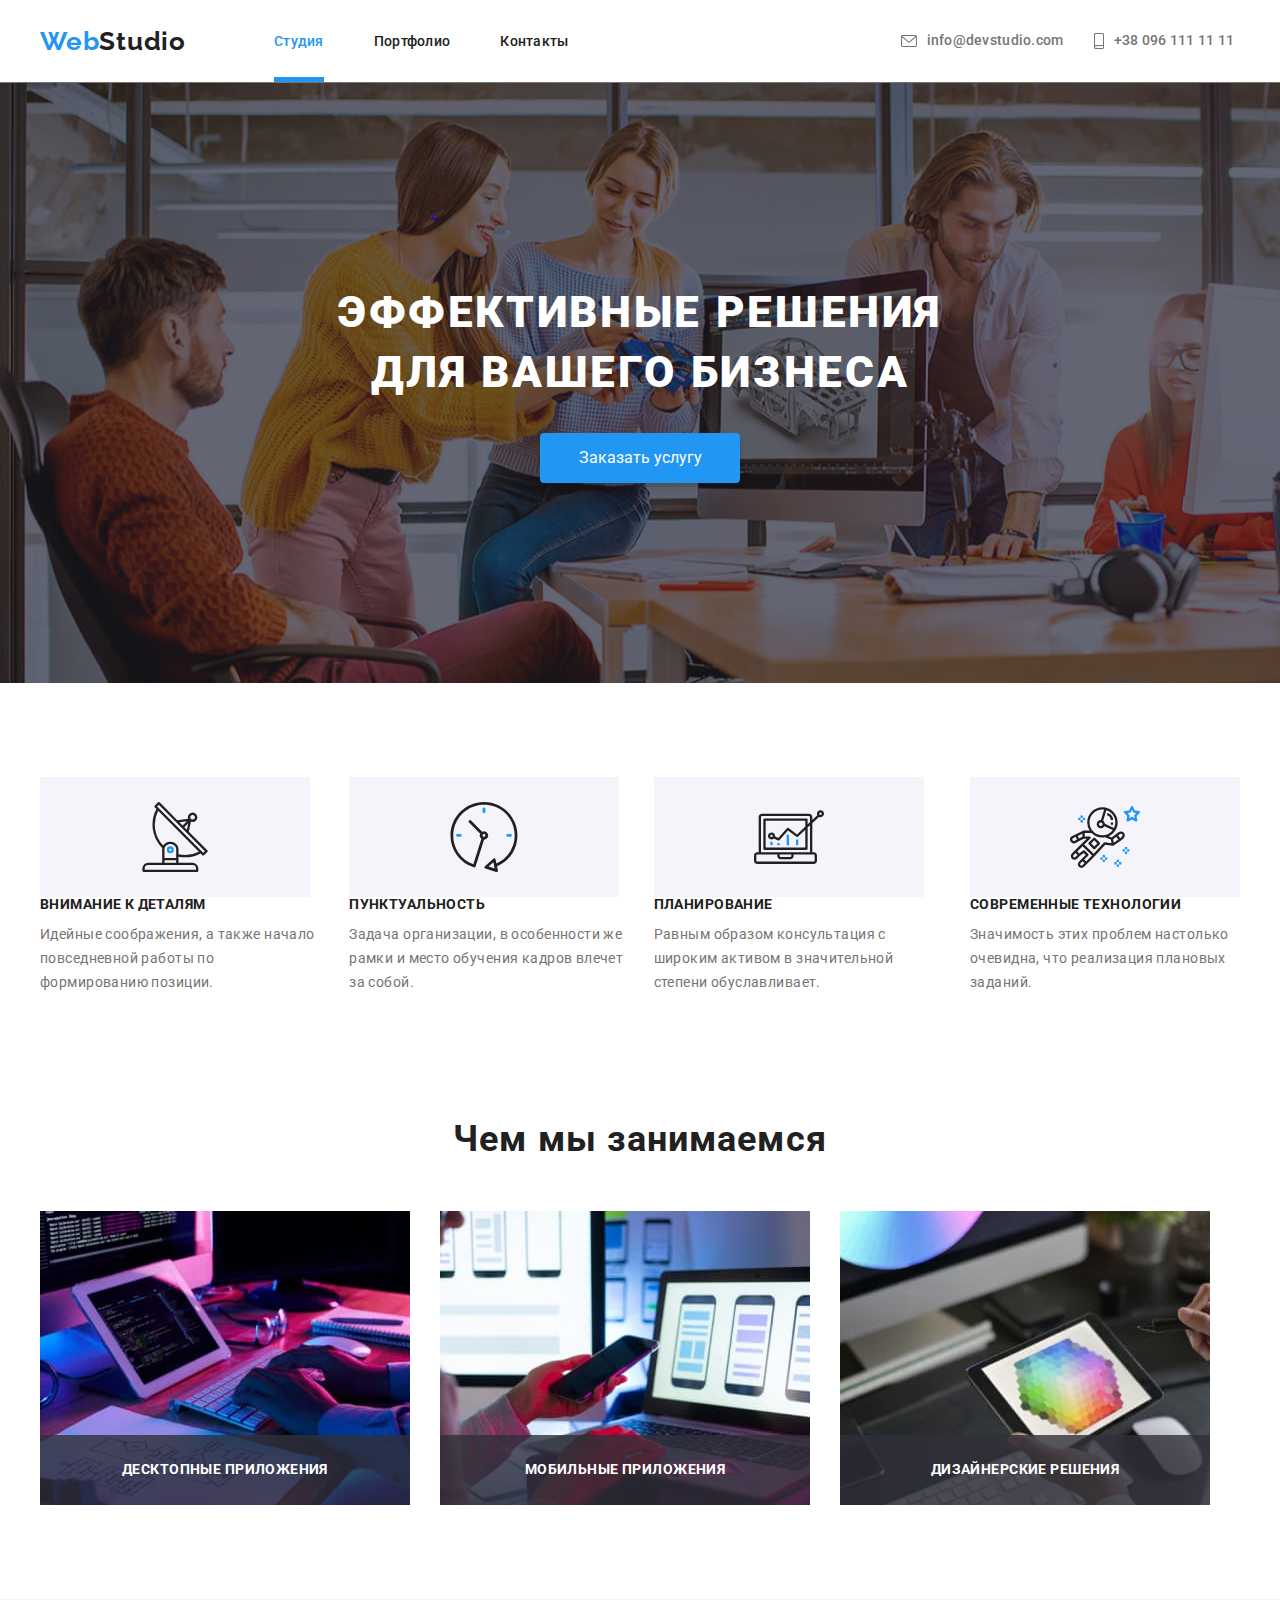
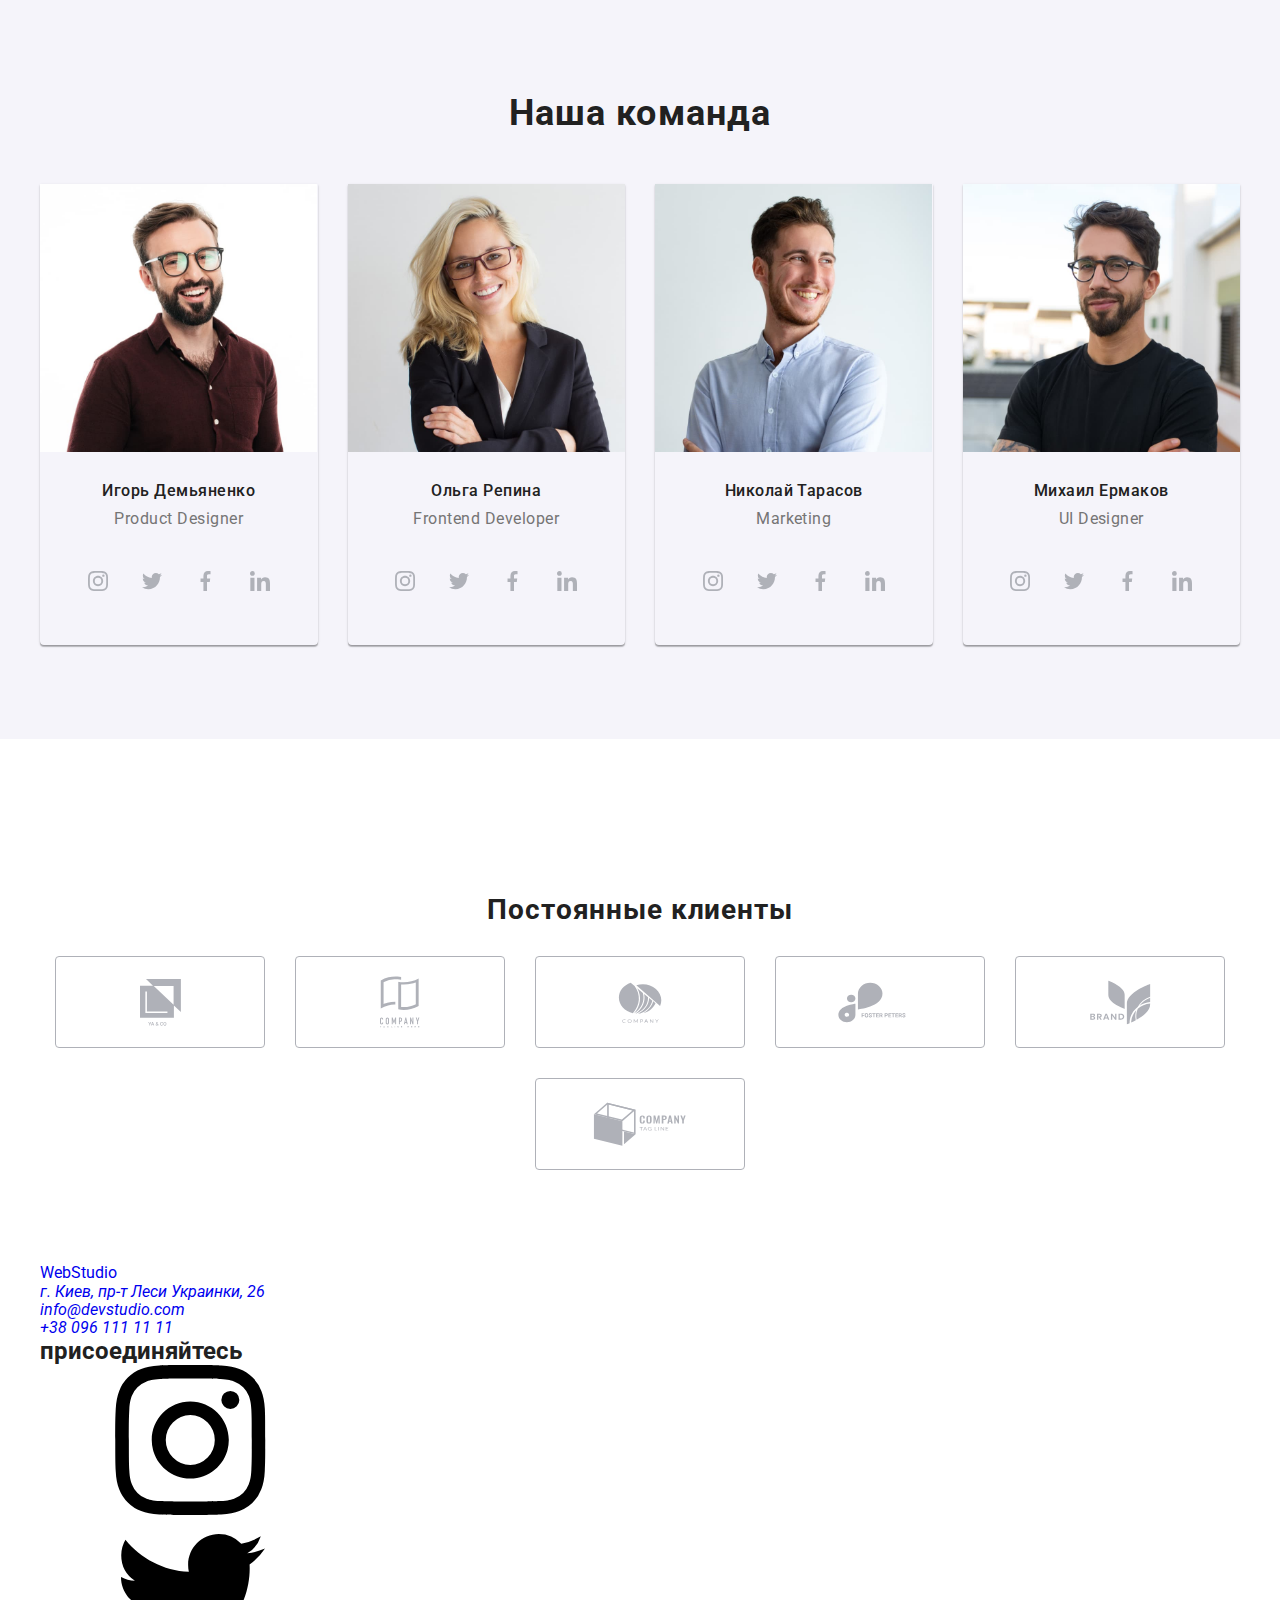
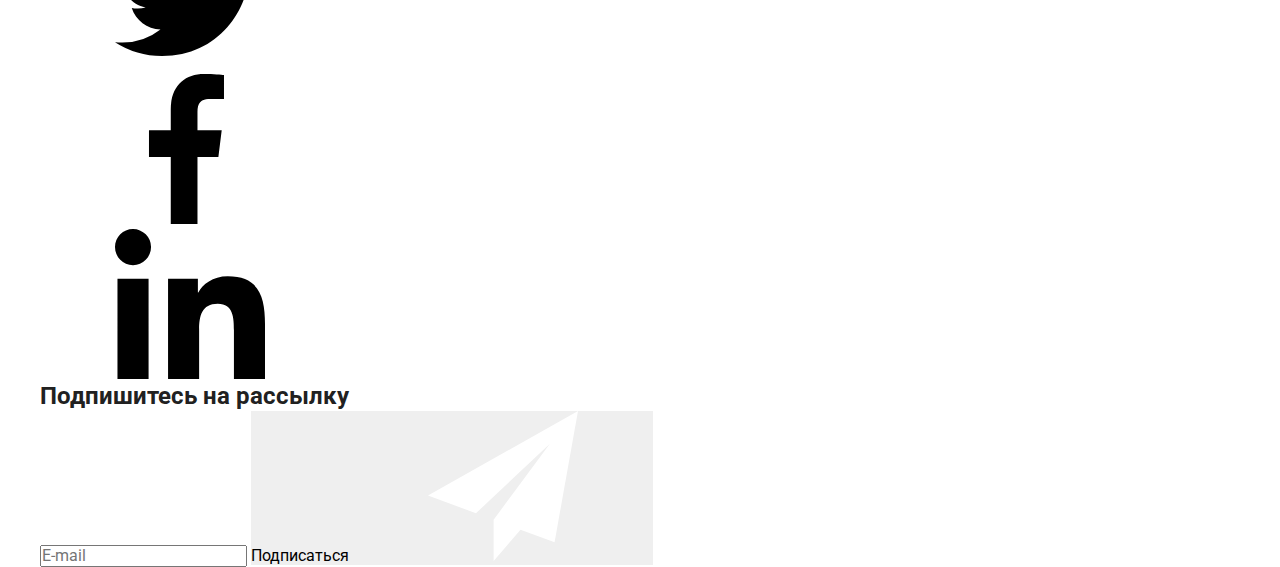
==== commit 1b41def1: "Відремонтована лінія під хідером" ====
--- a/index.html
+++ b/index.html
@@ -19,8 +19,8 @@
 
     <body>
 
-        <header class="header">
-            <div class="container">
+        <header>
+            <div class="container header">
                 <div class="nav">
                 
                     <div class="nav-logo">
@@ -156,7 +156,7 @@
                 </div>
             </section>
 
-            <section class="section we">
+            <section class="we">
                 <div class="container">
                     <h2 class="we-title">Наша команда</h2>
                     <ul class="we-list">
--- a/css/main.min.css
+++ b/css/main.min.css
@@ -1 +1 @@
-ul{padding:0;margin:0px;list-style-type:none}h1,h2,h3,p,a,button{margin:0;padding:0;border:none;text-decoration:none}body{font-family:"Roboto";color:#212121}.section{padding-top:94px;padding-bottom:94px}@media screen and (max-width: 768px){.section{padding-top:30px;padding-bottom:30px}}.container{margin-left:auto;margin-right:auto}@media screen and (max-width: 480px){.container{width:480px;padding-left:15px;padding-right:15px}}@media screen and (min-width: 768px)and (max-width: 1199px){.container{width:768px;padding-left:15px;padding-right:15px}}@media screen and (min-width: 1200px){.container{width:1200px}}.header{border-bottom:1px solid #757575}@media screen and (max-width: 768px){.header{width:480px;margin-left:auto;margin-right:auto}}@media screen and (min-width: 768px){.nav{display:-webkit-box;display:-ms-flexbox;display:flex;-webkit-box-align:center;-ms-flex-align:center;align-items:center;margin-left:auto;margin-right:auto}}.logo{padding:25px 0;text-decoration:none;font-family:"Raleway";font-size:26px;font-weight:700;line-height:1.19;letter-spacing:.03em;color:#212121;-webkit-transition:color 250ms cubic-bezier(0.4, 0, 0.2, 1);transition:color 250ms cubic-bezier(0.4, 0, 0.2, 1)}@media screen and (max-width: 768px){.logo{padding-top:16px;padding-bottom:16px}}.logo:hover,.logo:focus{color:#2196f3}.header-logo-decor{color:#2196f3}@media screen and (max-width: 768px){.nav-logo{display:-webkit-box;display:-ms-flexbox;display:flex;-webkit-box-pack:justify;-ms-flex-pack:justify;justify-content:space-between;-webkit-box-align:center;-ms-flex-align:center;align-items:center}}.menu-toggle{width:40px;height:40px;background:#fff;margin-right:5px}.menu-toggle:hover,.menu-toggle:focus{fill:#2196f3}@media(min-width: 767px){.menu-toggle{display:none}}.contact-menu{display:-webkit-box;display:-ms-flexbox;display:flex;-webkit-box-pack:justify;-ms-flex-pack:justify;justify-content:space-between;-webkit-box-align:center;-ms-flex-align:center;align-items:center}@media screen and (max-width: 768px){.contact-menu{display:none}}@media screen and (min-width: 768px)and (max-width: 1200px){.contact-menu{width:768px}}.nav-list{display:-webkit-box;display:-ms-flexbox;display:flex;margin-left:88px}.nav-list-item+.nav-list-item{margin-left:50px}.nav-list-item{position:relative;padding:32px 0}.nav-link{padding:32px 0;text-decoration:none;font-weight:500;font-size:14px;line-height:1.14;letter-spacing:.02em;color:#212121;-webkit-transition:color 250ms cubic-bezier(0.4, 0, 0.2, 1);transition:color 250ms cubic-bezier(0.4, 0, 0.2, 1)}.nav-link:hover,.nav-link:focus{color:#2196f3}.nav-link-active{color:#2196f3}.nav-link-active::after{content:"";display:block;width:100%;height:5px;background:#2196f3;position:absolute;left:0;bottom:0}@media screen and (max-width: 1199px){.contacts{margin-left:auto}}@media screen and (min-width: 1200px){.contacts{display:-webkit-box;display:-ms-flexbox;display:flex;margin-left:302px}}.contacts>.item{display:-webkit-box;display:-ms-flexbox;display:flex;-webkit-box-align:center;-ms-flex-align:center;align-items:center;margin-left:30px}@media screen and (min-width: 768px)and (max-width: 1200px){.contacts>.item{margin-left:0px}}.contacts-contact{display:-webkit-box;display:-ms-flexbox;display:flex;-webkit-box-align:center;-ms-flex-align:center;align-items:center;padding-bottom:10px;text-decoration:none;font-weight:500;font-size:14px;line-height:1.14;color:#757575;letter-spacing:.02em;fill:#757575;-webkit-transition:color 250ms cubic-bezier(0.4, 0, 0.2, 1);transition:color 250ms cubic-bezier(0.4, 0, 0.2, 1);-webkit-transition:fill 250ms cubic-bezier(0.4, 0, 0.2, 1);transition:fill 250ms cubic-bezier(0.4, 0, 0.2, 1)}@media screen and (min-width: 1200px){.contacts-contact{padding:32px 0}}.contacts-contact:hover,.contacts-contact:focus{color:#2196f3;fill:#2196f3}.icon-contact{margin-right:10px;-webkit-box-align:baseline;-ms-flex-align:baseline;align-items:baseline}.icon-contact:hover,.icon-contact:focus{color:#2196f3;fill:#2196f3}.menu-container{position:fixed;top:0;left:0;width:100%;height:100vh;background:#fff;-webkit-transform:translateX(-100%);transform:translateX(-100%);padding-left:40px}.menu-container.is-open{-webkit-transform:translateX(0);transform:translateX(0)}.menu-cross{position:absolute;top:21px;right:25px}.menu-cross:hover,.menu-cross:focus{fill:#2196f3}.menu-pages{margin-top:48px}.menu__item:not(last-child){margin-bottom:32px}.menu-link{font-weight:500;font-size:40px;line-height:1.17;color:#212121}.menu-active{color:#2196f3}.menu-contacts{margin-top:50%;margin-bottom:36px}.link__tel{font-size:34px;line-height:1.17;letter-spacing:.02em;color:#2196f3;margin-bottom:32px}.link__tel{margin-bottom:32px}.link__email{font-weight:500;font-size:24px;line-height:1.16;letter-spacing:.02em;color:#757575}.menu-social{display:-webkit-box;display:-ms-flexbox;display:flex}.social__item{padding-right:10px}.social__item:not(:first-child){padding-left:10px;border-left:1px solid #757575}.social__link{color:#2196f3}.baner{background:#2f303a;text-align:center}@media screen and (max-width: 767px){.baner{width:480px;height:400px;margin-left:auto;margin-right:auto;background-repeat:no-repeat;background-image:-webkit-gradient(linear, left top, right top, from(rgba(47, 48, 58, 0.4)), to(rgba(47, 48, 58, 0.4))),url("../images/index/ad_baner/baner_480.png");background-image:linear-gradient(to right, rgba(47, 48, 58, 0.4), rgba(47, 48, 58, 0.4)),url("../images/index/ad_baner/baner_480.png")}}@media screen and (max-width: 767px)and (min-device-pixel-ratio: 2),screen and (max-width: 767px)and (-webkit-min-device-pixel-ratio: 2),screen and (max-width: 767px)and (min-resolution: 192dpi),screen and (max-width: 767px)and (min-resolution: 2dppx){.baner .baner{background-image:-webkit-gradient(linear, left top, right top, from(rgba(47, 48, 58, 0.4)), to(rgba(47, 48, 58, 0.4))),url("../images/index/ad_baner/baner_480_x.png");background-image:linear-gradient(to right, rgba(47, 48, 58, 0.4), rgba(47, 48, 58, 0.4)),url("../images/index/ad_baner/baner_480_x.png")}}@media screen and (min-width: 767px)and (max-width: 1199px){.baner{width:768px;height:400px;margin-left:auto;margin-right:auto;background-image:-webkit-gradient(linear, left top, right top, from(rgba(47, 48, 58, 0.4)), to(rgba(47, 48, 58, 0.4))),url("../images/index/ad_baner/baner_768.png");background-image:linear-gradient(to right, rgba(47, 48, 58, 0.4), rgba(47, 48, 58, 0.4)),url("../images/index/ad_baner/baner_768.png")}}@media screen and (min-width: 767px)and (max-width: 1199px)and (min-device-pixel-ratio: 2),screen and (min-width: 767px)and (max-width: 1199px)and (-webkit-min-device-pixel-ratio: 2),screen and (min-width: 767px)and (max-width: 1199px)and (min-resolution: 192dpi),screen and (min-width: 767px)and (max-width: 1199px)and (min-resolution: 2dppx){.baner .baner{background-image:-webkit-gradient(linear, left top, right top, from(rgba(47, 48, 58, 0.4)), to(rgba(47, 48, 58, 0.4))),url("../images/index/ad_baner/baner_768_x.png");background-image:linear-gradient(to right, rgba(47, 48, 58, 0.4), rgba(47, 48, 58, 0.4)),url("../images/index/ad_baner/baner_768_x.png")}}@media screen and (min-width: 1200px){.baner{max-width:1600px;background-image:-webkit-gradient(linear, left top, right top, from(rgba(47, 48, 58, 0.4)), to(rgba(47, 48, 58, 0.4))),url("../images/index/baner_svg.svg");background-image:linear-gradient(to right, rgba(47, 48, 58, 0.4), rgba(47, 48, 58, 0.4)),url("../images/index/baner_svg.svg");padding-top:200px;padding-bottom:200px}}.baner-container{-webkit-box-pack:center;-ms-flex-pack:center;justify-content:center}.baner-title{margin-bottom:30px;color:#fff;font-weight:900;font-size:44px;line-height:1.36;letter-spacing:.06em;text-transform:uppercase}@media screen and (max-width: 1200px){.baner-title{font-family:Roboto;font-style:normal;font-weight:900;font-size:26px;line-height:1.61;text-align:center;letter-spacing:.06em;text-transform:uppercase;color:#fff}}.baner-button{width:200px;height:50px;font-family:roboto;background:#2196f3;color:#fff;-webkit-box-shadow:0px 4px 4px rgba(0,0,0,.15);box-shadow:0px 4px 4px rgba(0,0,0,.15);border-radius:4px;cursor:pointer}.backdrop{position:fixed;top:0;left:0;width:100%;height:100%;background:rgba(0,0,0,.2)}.modal{position:absolute;width:528px;height:581px;top:50%;left:50%;padding:40px;-webkit-transform:translate(-50%, -50%);transform:translate(-50%, -50%);background:#fff}@media screen and (max-width: 1200px){.modal{width:450px;height:609px}}.close{position:absolute;top:8px;right:8px;width:30px;height:30px;padding:0;background:#fff;border:1px solid rgba(0,0,0,.1);border-radius:50%;cursor:pointer;-webkit-transition:fill 250ms cubic-bezier(0.4, 0, 0.2, 1);transition:fill 250ms cubic-bezier(0.4, 0, 0.2, 1)}.close:hover{fill:#2196f3}.backdrop.is-hidden{opacity:0;pointer-events:none}textarea{resize:none}.modal-title{margin-bottom:12px;text-align:center;font-weight:700;font-size:20px;line-height:1.15;letter-spacing:.03em}@media screen and (max-wedth: 1200px){.modal-title{font-family:Roboto;font-style:normal;font-weight:bold;font-size:20px;line-height:1.5;text-align:center;letter-spacing:.03em}}.form-items{display:-webkit-box;display:-ms-flexbox;display:flex;-webkit-box-orient:vertical;-webkit-box-direction:normal;-ms-flex-direction:column;flex-direction:column;margin-bottom:10px}.form-items>label{margin-bottom:4px}.form-items-input{padding-left:40px;height:40px;border:1px solid rgba(33,33,33,.2);border-radius:4px}.form-items-input:focus{outline:none !important;border:1px solid #2196f3;background:none;color:#212121}.form-items-input:focus+.form-icon-img{fill:#2196f3}.area-items-input{widows:100%;height:120px;padding:16px 12px;border:1px solid rgba(33,33,33,.2);border-radius:4px;color:#212121}.area-items-input:focus{outline:none !important;border:1px solid #2196f3}.form-checkbox{display:-webkit-box;display:-ms-flexbox;display:flex;-webkit-box-align:center;-ms-flex-align:center;align-items:center}.form-checkbox>input{width:16px;height:15px;margin-right:9px}.form-checkbox>label{font-size:14px;line-height:1.71;letter-spacing:.03em;color:#757575}@media screen and (max-width: 1200px){.form-checkbox>label{font-family:Roboto;font-style:normal;font-weight:normal;font-size:12px;line-height:1.16;letter-spacing:.03em;color:#757575}}.contract{margin-left:5px}@media screen and (max-width: 1200px){.contract{font-family:Roboto;font-style:normal;font-weight:normal;font-size:12px;line-height:1.16;letter-spacing:.03em;color:#2196f3}}.form-button{padding:10px 55px;margin-top:20px;background:#2196f3;-webkit-box-shadow:0px 4px 4px rgba(0,0,0,.15);box-shadow:0px 4px 4px rgba(0,0,0,.15);border-radius:4px;color:#fff;font-weight:700;font-size:16px;line-height:1.87;letter-spacing:.06em}.form-button:hover{cursor:pointer}.send-button{display:-webkit-box;display:-ms-flexbox;display:flex;-webkit-box-pack:center;-ms-flex-pack:center;justify-content:center;-webkit-box-align:center;-ms-flex-align:center;align-items:center}input{padding:0;margin:0}textarea:focus{background:none;color:#212121}.icon-form{position:relative}.form-icon-img{position:absolute;top:50%;left:15px;-webkit-transform:translatey(50%);transform:translatey(50%);display:inline-block;width:12px;height:12px}.none{position:absolute;width:1px;height:1px;margin:-1px;padding:0;overflow:hidden;border:0;clip:rect(0 0 0 0)}@media screen and (max-width: 768px){.skills-list{width:450px;margin-left:auto;margin-right:auto}}@media screen and (min-width: 768px)and (max-width: 1200px){.skills-list{display:-webkit-box;display:-ms-flexbox;display:flex;-ms-flex-wrap:wrap;flex-wrap:wrap}}@media screen and (min-width: 1200px){.skills-list{display:-webkit-box;display:-ms-flexbox;display:flex}}.skills-item{margin-bottom:30px}@media screen and (min-width: 768px)and (max-width: 1200px){.skills-item{width:50%}}@media screen and (min-width: 1200px){.skills-item+.skills-item{margin-left:30px}}.skills-title{margin-bottom:10px;font-weight:700;font-size:14px;line-height:1.14;color:#212121;letter-spacing:.03em;text-transform:uppercase}@media screen and (max-width: 768px){.skills-title{text-align:center;margin-top:30px}}.skills-text{margin-top:0px;font-weight:normal;font-size:14px;line-height:1.71;letter-spacing:.03em;color:#757575}.skills-img{display:-webkit-box;display:-ms-flexbox;display:flex;-webkit-box-align:center;-ms-flex-align:center;align-items:center;-webkit-box-pack:center;-ms-flex-pack:center;justify-content:center;width:270px;height:120px;background:#f5f4fa;justify-content:center}@media screen and (max-width: 768px){.skills-img{width:450px;margin-right:auto;margin-left:auto}}@media screen and (min-width: 768px)and (max-width: 1200px){.skills-img{width:354px}}.s-item{border-radius:4px;width:70px;height:70px}.what-we-do{padding-top:0px}@media screen and (max-width: 1200px){.what-we-do{display:none}}.what-we-do-list{display:-webkit-box;display:-ms-flexbox;display:flex}.what-we-do-img+.what-we-do-img{margin-left:30px}.what-we-do-title{text-align:center;margin-bottom:50px;font-weight:700;font-size:36px;line-height:1.16;letter-spacing:.03em}img{display:block;max-width:100%;height:auto}.what-we-do-img{position:relative}.what-we-do-poster{width:100%;height:70px;background:rgba(47,48,58,.8);position:absolute;bottom:0;left:0}.what-we-do-text{font-weight:700;font-size:14px;line-height:1.14;text-align:center;letter-spacing:.03em;text-transform:uppercase;color:#fff;padding-top:27px;padding-bottom:27px}.we{background:#f5f4fa}.we-title{font-weight:700;font-size:36px;line-height:1.16;letter-spacing:.03em;text-align:center;background:#f5f4fa;margin-bottom:50px}@media screen and (max-width: 1200px){.we-title{font-size:28px;line-height:33px;margin-bottom:30px;background:#f5f4fa}}.we-list{display:-webkit-box;display:-ms-flexbox;display:flex;-ms-flex-wrap:wrap;flex-wrap:wrap;-ms-flex-pack:distribute;justify-content:space-around}@media screen and (min-width: 1200px){.we-list-item+.we-list-item{margin-left:30px}}.we-list-item{border-radius:0px 0px 4px 4px;-webkit-box-shadow:0px 1px 3px rgba(0,0,0,.12),0px 1px 1px rgba(0,0,0,.14),0px 2px 1px rgba(0,0,0,.2);box-shadow:0px 1px 3px rgba(0,0,0,.12),0px 1px 1px rgba(0,0,0,.14),0px 2px 1px rgba(0,0,0,.2)}@media screen and (max-width: 768px){.we-list-item{width:450px;margin-left:auto;margin-right:auto;margin-bottom:30px}}@media screen and (min-width: 768px)and (max-width: 1200px){.we-list-item{width:354px;margin-bottom:30px}}.we-block{margin-top:30px}.we-name{margin-top:0;margin-bottom:10px;text-align:center;font-weight:500;font-size:16px;line-height:1.18;letter-spacing:.03em;color:#212121}.we-proffesion{margin-top:0;margin-bottom:30px;text-align:center;font-size:16px;line-height:1.18;letter-spacing:.03em;color:#757575}.social{display:-webkit-box;display:-ms-flexbox;display:flex;-webkit-box-pack:center;-ms-flex-pack:center;justify-content:center}.social-links+.social-links{margin-left:10px}.social-item{width:20px;height:20px}.social-links{display:-webkit-inline-box;display:-ms-inline-flexbox;display:inline-flex;-webkit-box-pack:center;-ms-flex-pack:center;justify-content:center;-webkit-box-align:center;-ms-flex-align:center;align-items:center;width:44px;height:44px;border-radius:50%;fill:#afb1b8;margin-bottom:42px;-webkit-transition:background,fill 250ms cubic-bezier(0.4, 0, 0.2, 1);transition:background,fill 250ms cubic-bezier(0.4, 0, 0.2, 1)}.social-links:focus,.social-links:hover{background:#2196f3;fill:#fff}.client-logo{display:-webkit-box;display:-ms-flexbox;display:flex;-webkit-box-pack:center;-ms-flex-pack:center;justify-content:center;gap:30px;-ms-flex-wrap:wrap;flex-wrap:wrap}.client-title{font-weight:700;font-size:28px;line-height:33px;text-align:center;letter-spacing:.03em;padding-bottom:30px;padding-top:60px;color:#212121}.client-link{display:-webkit-inline-box;display:-ms-inline-flexbox;display:inline-flex;-webkit-box-align:center;-ms-flex-align:center;align-items:center;-webkit-box-pack:center;-ms-flex-pack:center;justify-content:center;width:210px;height:92px;border:1px solid #afb1b8;-webkit-box-sizing:border-box;box-sizing:border-box;border-radius:4px;fill:#afb1b8;-webkit-transition:border,fill 250ms cubic-bezier(0.4, 0, 0.2, 1);transition:border,fill 250ms cubic-bezier(0.4, 0, 0.2, 1)}.client-link:hover,.client-link:focus{fill:#2196f3;border:1px solid #2196f3;cursor:pointer}.client-1{width:41px;height:47px}.client-2{width:40px;height:52px}.client-3{width:44px;height:41px}.client-4{width:84px;height:41px}.client-5{width:63px;height:45px}.client-6{width:94px;height:44px}/*# sourceMappingURL=main.min.css.map */+ul{padding:0;margin:0px;list-style-type:none}h1,h2,h3,p,a,button{margin:0;padding:0;border:none;text-decoration:none}body{font-family:"Roboto";color:#212121}@media screen and (max-width: 768px){body{width:480px}}section{padding-top:94px;padding-bottom:94px}@media screen and (max-width: 768px){section{padding-top:30px;padding-bottom:30px}}.container{margin-left:auto;margin-right:auto}@media screen and (max-width: 480px){.container{width:480px;padding-left:15px;padding-right:15px}}@media screen and (min-width: 768px)and (max-width: 1199px){.container{width:768px;padding-left:15px;padding-right:15px}}@media screen and (min-width: 1200px){.container{width:1200px}}@media screen and (min-width: 1200px){header{border-bottom:1px solid #757575}}@media screen and (max-width: 768px){header{width:480px;margin-left:auto;margin-right:auto}}@media screen and (max-width: 1199px){.header{border-bottom:1px solid #757575}}@media screen and (min-width: 768px){.nav{display:-webkit-box;display:-ms-flexbox;display:flex;-webkit-box-align:center;-ms-flex-align:center;align-items:center;margin-left:auto;margin-right:auto}}.logo{padding:25px 0;text-decoration:none;font-family:"Raleway";font-size:26px;font-weight:700;line-height:1.19;letter-spacing:.03em;color:#212121;-webkit-transition:color 250ms cubic-bezier(0.4, 0, 0.2, 1);transition:color 250ms cubic-bezier(0.4, 0, 0.2, 1)}@media screen and (max-width: 768px){.logo{padding-top:16px;padding-bottom:16px}}.logo:hover,.logo:focus{color:#2196f3}.header-logo-decor{color:#2196f3}@media screen and (max-width: 768px){.nav-logo{display:-webkit-box;display:-ms-flexbox;display:flex;-webkit-box-pack:justify;-ms-flex-pack:justify;justify-content:space-between;-webkit-box-align:center;-ms-flex-align:center;align-items:center}}.menu-toggle{width:40px;height:40px;background:#fff;margin-right:5px}.menu-toggle:hover,.menu-toggle:focus{fill:#2196f3}@media(min-width: 767px){.menu-toggle{display:none}}.contact-menu{display:-webkit-box;display:-ms-flexbox;display:flex;-webkit-box-pack:justify;-ms-flex-pack:justify;justify-content:space-between;-webkit-box-align:center;-ms-flex-align:center;align-items:center}@media screen and (max-width: 768px){.contact-menu{display:none}}@media screen and (min-width: 768px)and (max-width: 1200px){.contact-menu{width:768px}}.nav-list{display:-webkit-box;display:-ms-flexbox;display:flex;margin-left:88px}.nav-list-item+.nav-list-item{margin-left:50px}.nav-list-item{position:relative;padding:32px 0}.nav-link{padding:32px 0;text-decoration:none;font-weight:500;font-size:14px;line-height:1.14;letter-spacing:.02em;color:#212121;-webkit-transition:color 250ms cubic-bezier(0.4, 0, 0.2, 1);transition:color 250ms cubic-bezier(0.4, 0, 0.2, 1)}.nav-link:hover,.nav-link:focus{color:#2196f3}.nav-link-active{color:#2196f3}.nav-link-active::after{content:"";display:block;width:100%;height:5px;background:#2196f3;position:absolute;left:0;bottom:0}@media screen and (max-width: 1199px){.contacts{margin-left:auto}}@media screen and (min-width: 1200px){.contacts{display:-webkit-box;display:-ms-flexbox;display:flex;margin-left:302px}}.contacts>.item{display:-webkit-box;display:-ms-flexbox;display:flex;-webkit-box-align:center;-ms-flex-align:center;align-items:center;margin-left:30px}@media screen and (min-width: 768px)and (max-width: 1200px){.contacts>.item{margin-left:0px}}.contacts-contact{display:-webkit-box;display:-ms-flexbox;display:flex;-webkit-box-align:center;-ms-flex-align:center;align-items:center;padding-bottom:10px;text-decoration:none;font-weight:500;font-size:14px;line-height:1.14;color:#757575;letter-spacing:.02em;fill:#757575;-webkit-transition:color 250ms cubic-bezier(0.4, 0, 0.2, 1);transition:color 250ms cubic-bezier(0.4, 0, 0.2, 1);-webkit-transition:fill 250ms cubic-bezier(0.4, 0, 0.2, 1);transition:fill 250ms cubic-bezier(0.4, 0, 0.2, 1)}@media screen and (min-width: 1200px){.contacts-contact{padding:32px 0}}.contacts-contact:hover,.contacts-contact:focus{color:#2196f3;fill:#2196f3}.icon-contact{margin-right:10px;-webkit-box-align:baseline;-ms-flex-align:baseline;align-items:baseline}.icon-contact:hover,.icon-contact:focus{color:#2196f3;fill:#2196f3}.menu-container{position:fixed;top:0;left:0;width:100%;height:100vh;background:#fff;-webkit-transform:translateX(-100%);transform:translateX(-100%);padding-left:40px}.menu-container.is-open{-webkit-transform:translateX(0);transform:translateX(0)}.menu-cross{position:absolute;top:21px;right:25px}.menu-cross:hover,.menu-cross:focus{fill:#2196f3}.menu-pages{margin-top:48px}.menu__item:not(last-child){margin-bottom:32px}.menu-link{font-weight:500;font-size:40px;line-height:1.17;color:#212121}.menu-active{color:#2196f3}.menu-contacts{margin-top:50%;margin-bottom:36px}.link__tel{font-size:34px;line-height:1.17;letter-spacing:.02em;color:#2196f3;margin-bottom:32px}.link__tel{margin-bottom:32px}.link__email{font-weight:500;font-size:24px;line-height:1.16;letter-spacing:.02em;color:#757575}.menu-social{display:-webkit-box;display:-ms-flexbox;display:flex}.social__item{padding-right:10px}.social__item:not(:first-child){padding-left:10px;border-left:1px solid #757575}.social__link{color:#2196f3}.baner{background:#2f303a;text-align:center}@media screen and (max-width: 767px){.baner{width:480px;height:400px;margin-left:auto;margin-right:auto;background-repeat:no-repeat;background-image:-webkit-gradient(linear, left top, right top, from(rgba(47, 48, 58, 0.4)), to(rgba(47, 48, 58, 0.4))),url("../images/index/ad_baner/baner_480.png");background-image:linear-gradient(to right, rgba(47, 48, 58, 0.4), rgba(47, 48, 58, 0.4)),url("../images/index/ad_baner/baner_480.png")}}@media screen and (max-width: 767px)and (min-device-pixel-ratio: 2),screen and (max-width: 767px)and (-webkit-min-device-pixel-ratio: 2),screen and (max-width: 767px)and (min-resolution: 192dpi),screen and (max-width: 767px)and (min-resolution: 2dppx){.baner .baner{background-image:-webkit-gradient(linear, left top, right top, from(rgba(47, 48, 58, 0.4)), to(rgba(47, 48, 58, 0.4))),url("../images/index/ad_baner/baner_480_x.png");background-image:linear-gradient(to right, rgba(47, 48, 58, 0.4), rgba(47, 48, 58, 0.4)),url("../images/index/ad_baner/baner_480_x.png")}}@media screen and (min-width: 767px)and (max-width: 1199px){.baner{width:768px;height:400px;margin-left:auto;margin-right:auto;background-image:-webkit-gradient(linear, left top, right top, from(rgba(47, 48, 58, 0.4)), to(rgba(47, 48, 58, 0.4))),url("../images/index/ad_baner/baner_768.png");background-image:linear-gradient(to right, rgba(47, 48, 58, 0.4), rgba(47, 48, 58, 0.4)),url("../images/index/ad_baner/baner_768.png")}}@media screen and (min-width: 767px)and (max-width: 1199px)and (min-device-pixel-ratio: 2),screen and (min-width: 767px)and (max-width: 1199px)and (-webkit-min-device-pixel-ratio: 2),screen and (min-width: 767px)and (max-width: 1199px)and (min-resolution: 192dpi),screen and (min-width: 767px)and (max-width: 1199px)and (min-resolution: 2dppx){.baner .baner{background-image:-webkit-gradient(linear, left top, right top, from(rgba(47, 48, 58, 0.4)), to(rgba(47, 48, 58, 0.4))),url("../images/index/ad_baner/baner_768_x.png");background-image:linear-gradient(to right, rgba(47, 48, 58, 0.4), rgba(47, 48, 58, 0.4)),url("../images/index/ad_baner/baner_768_x.png")}}@media screen and (min-width: 1200px){.baner{max-width:1600px;background-image:-webkit-gradient(linear, left top, right top, from(rgba(47, 48, 58, 0.4)), to(rgba(47, 48, 58, 0.4))),url("../images/index/baner_svg.svg");background-image:linear-gradient(to right, rgba(47, 48, 58, 0.4), rgba(47, 48, 58, 0.4)),url("../images/index/baner_svg.svg");padding-top:200px;padding-bottom:200px}}.baner-container{-webkit-box-pack:center;-ms-flex-pack:center;justify-content:center}.baner-title{margin-bottom:30px;color:#fff;font-weight:900;font-size:44px;line-height:1.36;letter-spacing:.06em;text-transform:uppercase}@media screen and (max-width: 1200px){.baner-title{font-family:Roboto;font-style:normal;font-weight:900;font-size:26px;line-height:1.61;text-align:center;letter-spacing:.06em;text-transform:uppercase;color:#fff}}.baner-button{width:200px;height:50px;font-family:roboto;background:#2196f3;color:#fff;-webkit-box-shadow:0px 4px 4px rgba(0,0,0,.15);box-shadow:0px 4px 4px rgba(0,0,0,.15);border-radius:4px;cursor:pointer}.backdrop{position:fixed;top:0;left:0;width:100%;height:100%;background:rgba(0,0,0,.2)}.modal{position:absolute;width:528px;height:581px;top:50%;left:50%;padding:40px;-webkit-transform:translate(-50%, -50%);transform:translate(-50%, -50%);background:#fff}@media screen and (max-width: 1200px){.modal{width:450px;height:609px}}.close{position:absolute;top:8px;right:8px;width:30px;height:30px;padding:0;background:#fff;border:1px solid rgba(0,0,0,.1);border-radius:50%;cursor:pointer;-webkit-transition:fill 250ms cubic-bezier(0.4, 0, 0.2, 1);transition:fill 250ms cubic-bezier(0.4, 0, 0.2, 1)}.close:hover{fill:#2196f3}.backdrop.is-hidden{opacity:0;pointer-events:none}textarea{resize:none}.modal-title{margin-bottom:12px;text-align:center;font-weight:700;font-size:20px;line-height:1.15;letter-spacing:.03em}@media screen and (max-wedth: 1200px){.modal-title{font-family:Roboto;font-style:normal;font-weight:bold;font-size:20px;line-height:1.5;text-align:center;letter-spacing:.03em}}.form-items{display:-webkit-box;display:-ms-flexbox;display:flex;-webkit-box-orient:vertical;-webkit-box-direction:normal;-ms-flex-direction:column;flex-direction:column;margin-bottom:10px}.form-items>label{margin-bottom:4px}.form-items-input{padding-left:40px;height:40px;border:1px solid rgba(33,33,33,.2);border-radius:4px}.form-items-input:focus{outline:none !important;border:1px solid #2196f3;background:none;color:#212121}.form-items-input:focus+.form-icon-img{fill:#2196f3}.area-items-input{widows:100%;height:120px;padding:16px 12px;border:1px solid rgba(33,33,33,.2);border-radius:4px;color:#212121}.area-items-input:focus{outline:none !important;border:1px solid #2196f3}.form-checkbox{display:-webkit-box;display:-ms-flexbox;display:flex;-webkit-box-align:center;-ms-flex-align:center;align-items:center}.form-checkbox>input{width:16px;height:15px;margin-right:9px}.form-checkbox>label{font-size:14px;line-height:1.71;letter-spacing:.03em;color:#757575}@media screen and (max-width: 1200px){.form-checkbox>label{font-family:Roboto;font-style:normal;font-weight:normal;font-size:12px;line-height:1.16;letter-spacing:.03em;color:#757575}}.contract{margin-left:5px}@media screen and (max-width: 1200px){.contract{font-family:Roboto;font-style:normal;font-weight:normal;font-size:12px;line-height:1.16;letter-spacing:.03em;color:#2196f3}}.form-button{padding:10px 55px;margin-top:20px;background:#2196f3;-webkit-box-shadow:0px 4px 4px rgba(0,0,0,.15);box-shadow:0px 4px 4px rgba(0,0,0,.15);border-radius:4px;color:#fff;font-weight:700;font-size:16px;line-height:1.87;letter-spacing:.06em}.form-button:hover{cursor:pointer}.send-button{display:-webkit-box;display:-ms-flexbox;display:flex;-webkit-box-pack:center;-ms-flex-pack:center;justify-content:center;-webkit-box-align:center;-ms-flex-align:center;align-items:center}input{padding:0;margin:0}textarea:focus{background:none;color:#212121}.icon-form{position:relative}.form-icon-img{position:absolute;top:50%;left:15px;-webkit-transform:translatey(50%);transform:translatey(50%);display:inline-block;width:12px;height:12px}.none{position:absolute;width:1px;height:1px;margin:-1px;padding:0;overflow:hidden;border:0;clip:rect(0 0 0 0)}@media screen and (max-width: 768px){.skills-list{width:450px;margin-left:auto;margin-right:auto}}@media screen and (min-width: 768px)and (max-width: 1200px){.skills-list{display:-webkit-box;display:-ms-flexbox;display:flex;-ms-flex-wrap:wrap;flex-wrap:wrap}}@media screen and (min-width: 1200px){.skills-list{display:-webkit-box;display:-ms-flexbox;display:flex}}.skills-item{margin-bottom:30px}@media screen and (min-width: 768px)and (max-width: 1200px){.skills-item{width:50%}}@media screen and (min-width: 1200px){.skills-item+.skills-item{margin-left:30px}}.skills-title{margin-bottom:10px;font-weight:700;font-size:14px;line-height:1.14;color:#212121;letter-spacing:.03em;text-transform:uppercase}@media screen and (max-width: 768px){.skills-title{text-align:center;margin-top:30px}}.skills-text{margin-top:0px;font-weight:normal;font-size:14px;line-height:1.71;letter-spacing:.03em;color:#757575}.skills-img{display:-webkit-box;display:-ms-flexbox;display:flex;-webkit-box-align:center;-ms-flex-align:center;align-items:center;-webkit-box-pack:center;-ms-flex-pack:center;justify-content:center;width:270px;height:120px;background:#f5f4fa;justify-content:center}@media screen and (max-width: 768px){.skills-img{width:450px;margin-right:auto;margin-left:auto}}@media screen and (min-width: 768px)and (max-width: 1200px){.skills-img{width:354px}}.s-item{border-radius:4px;width:70px;height:70px}.what-we-do{padding-top:0px}@media screen and (max-width: 1200px){.what-we-do{display:none}}.what-we-do-list{display:-webkit-box;display:-ms-flexbox;display:flex}.what-we-do-img+.what-we-do-img{margin-left:30px}.what-we-do-title{text-align:center;margin-bottom:50px;font-weight:700;font-size:36px;line-height:1.16;letter-spacing:.03em}img{display:block;max-width:100%;height:auto}.what-we-do-img{position:relative}.what-we-do-poster{width:100%;height:70px;background:rgba(47,48,58,.8);position:absolute;bottom:0;left:0}.what-we-do-text{font-weight:700;font-size:14px;line-height:1.14;text-align:center;letter-spacing:.03em;text-transform:uppercase;color:#fff;padding-top:27px;padding-bottom:27px}.we{background:#f5f4fa}.we-title{font-weight:700;font-size:36px;line-height:1.16;letter-spacing:.03em;text-align:center;background:#f5f4fa;margin-bottom:50px}@media screen and (max-width: 1200px){.we-title{font-size:28px;line-height:33px;margin-bottom:30px;background:#f5f4fa}}@media screen and (min-width: 768px)and (max-width: 1199px){.we-list{display:-webkit-box;display:-ms-flexbox;display:flex;-ms-flex-wrap:wrap;flex-wrap:wrap;-ms-flex-pack:distribute;justify-content:space-around}}@media screen and (min-width: 1200px){.we-list{display:-webkit-box;display:-ms-flexbox;display:flex;gap:30px;-ms-flex-preferred-size:calc((100% - 60px)/3);flex-basis:calc((100% - 60px)/3)}}.we-list-item{border-radius:0px 0px 4px 4px;-webkit-box-shadow:0px 1px 3px rgba(0,0,0,.12),0px 1px 1px rgba(0,0,0,.14),0px 2px 1px rgba(0,0,0,.2);box-shadow:0px 1px 3px rgba(0,0,0,.12),0px 1px 1px rgba(0,0,0,.14),0px 2px 1px rgba(0,0,0,.2)}@media screen and (max-width: 767px){.we-list-item{margin-bottom:30px}}@media screen and (min-width: 768px)and (max-width: 1199px){.we-list-item{width:354px;margin-bottom:30px}}.we-block{margin-top:30px}.we-name{margin-top:0;margin-bottom:10px;text-align:center;font-weight:500;font-size:16px;line-height:1.18;letter-spacing:.03em;color:#212121}.we-proffesion{margin-top:0;margin-bottom:30px;text-align:center;font-size:16px;line-height:1.18;letter-spacing:.03em;color:#757575}.social{display:-webkit-box;display:-ms-flexbox;display:flex;-webkit-box-pack:center;-ms-flex-pack:center;justify-content:center}.social-links+.social-links{margin-left:10px}.social-item{width:20px;height:20px}.social-links{display:-webkit-inline-box;display:-ms-inline-flexbox;display:inline-flex;-webkit-box-pack:center;-ms-flex-pack:center;justify-content:center;-webkit-box-align:center;-ms-flex-align:center;align-items:center;width:44px;height:44px;border-radius:50%;fill:#afb1b8;margin-bottom:42px;-webkit-transition:background,fill 250ms cubic-bezier(0.4, 0, 0.2, 1);transition:background,fill 250ms cubic-bezier(0.4, 0, 0.2, 1)}.social-links:focus,.social-links:hover{background:#2196f3;fill:#fff}.client-logo{display:-webkit-box;display:-ms-flexbox;display:flex;-webkit-box-pack:center;-ms-flex-pack:center;justify-content:center;gap:30px;-ms-flex-wrap:wrap;flex-wrap:wrap}.client-title{font-weight:700;font-size:28px;line-height:33px;text-align:center;letter-spacing:.03em;padding-bottom:30px;padding-top:60px;color:#212121}.client-link{display:-webkit-inline-box;display:-ms-inline-flexbox;display:inline-flex;-webkit-box-align:center;-ms-flex-align:center;align-items:center;-webkit-box-pack:center;-ms-flex-pack:center;justify-content:center;width:210px;height:92px;border:1px solid #afb1b8;-webkit-box-sizing:border-box;box-sizing:border-box;border-radius:4px;fill:#afb1b8;-webkit-transition:border,fill 250ms cubic-bezier(0.4, 0, 0.2, 1);transition:border,fill 250ms cubic-bezier(0.4, 0, 0.2, 1)}.client-link:hover,.client-link:focus{fill:#2196f3;border:1px solid #2196f3;cursor:pointer}.client-1{width:41px;height:47px}.client-2{width:40px;height:52px}.client-3{width:44px;height:41px}.client-4{width:84px;height:41px}.client-5{width:63px;height:45px}.client-6{width:94px;height:44px}/*# sourceMappingURL=main.min.css.map */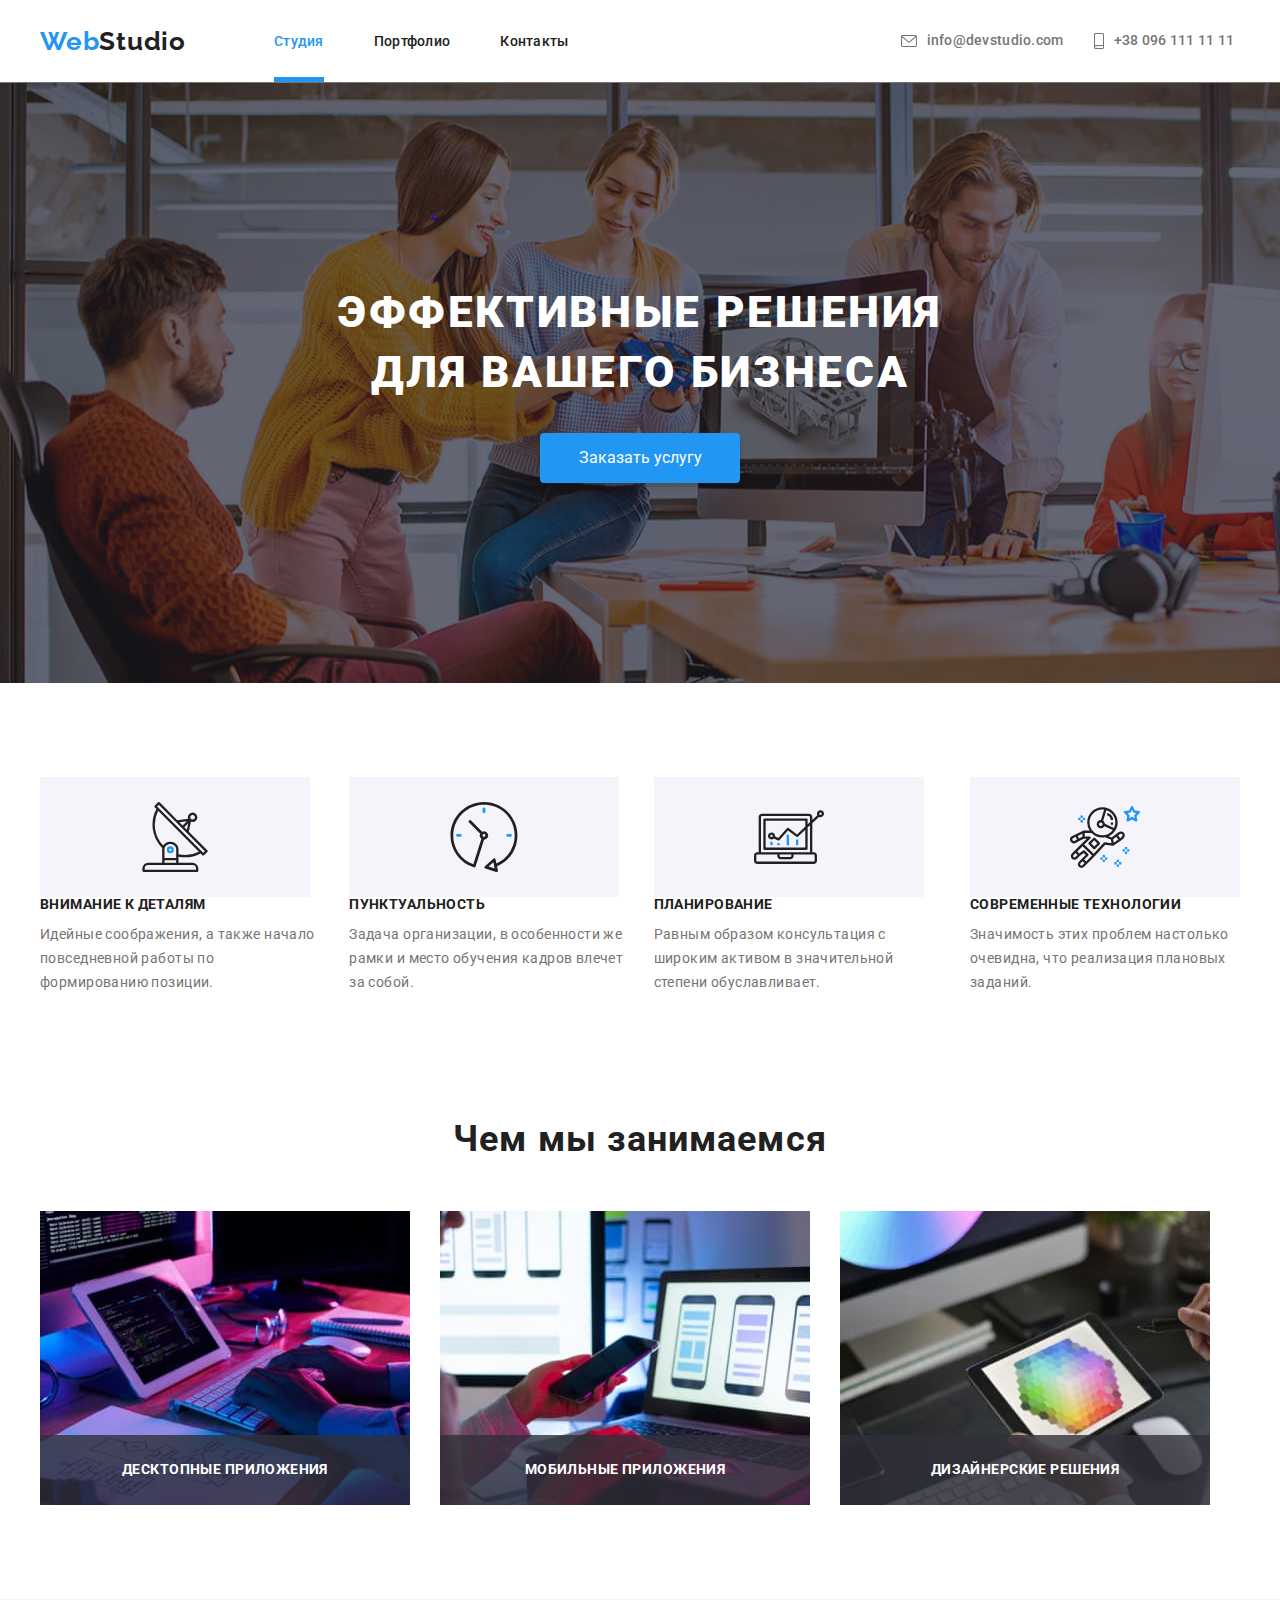
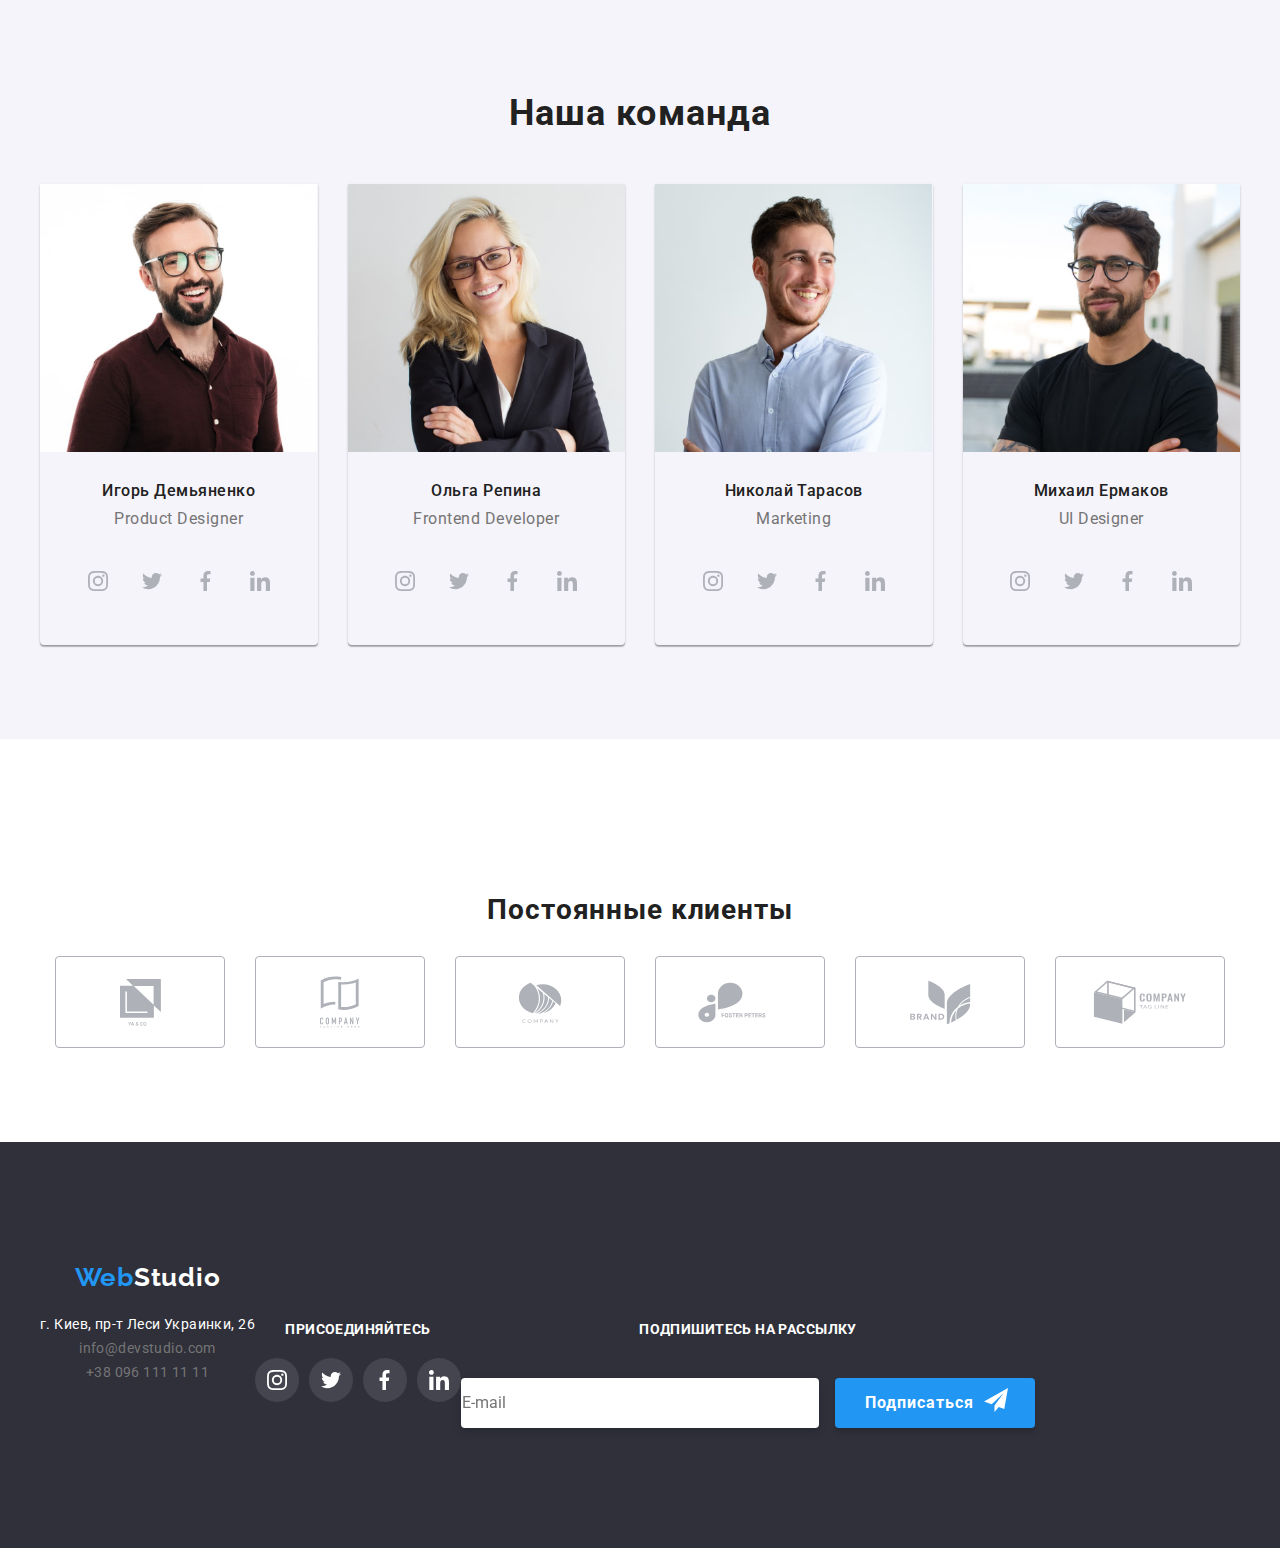
==== commit c4807436: "Footer for mobil" ====
--- a/index.html
+++ b/index.html
@@ -322,7 +322,7 @@
             
         </main>
 
-        <footer class="footer">
+        <footer>
 
             <div class="container footer-blok">
                 <div class="address">
--- a/css/main.min.css
+++ b/css/main.min.css
@@ -1 +1 @@
-ul{padding:0;margin:0px;list-style-type:none}h1,h2,h3,p,a,button{margin:0;padding:0;border:none;text-decoration:none}body{font-family:"Roboto";color:#212121}@media screen and (max-width: 768px){body{width:480px}}section{padding-top:94px;padding-bottom:94px}@media screen and (max-width: 768px){section{padding-top:30px;padding-bottom:30px}}.container{margin-left:auto;margin-right:auto}@media screen and (max-width: 480px){.container{width:480px;padding-left:15px;padding-right:15px}}@media screen and (min-width: 768px)and (max-width: 1199px){.container{width:768px;padding-left:15px;padding-right:15px}}@media screen and (min-width: 1200px){.container{width:1200px}}@media screen and (min-width: 1200px){header{border-bottom:1px solid #757575}}@media screen and (max-width: 768px){header{width:480px;margin-left:auto;margin-right:auto}}@media screen and (max-width: 1199px){.header{border-bottom:1px solid #757575}}@media screen and (min-width: 768px){.nav{display:-webkit-box;display:-ms-flexbox;display:flex;-webkit-box-align:center;-ms-flex-align:center;align-items:center;margin-left:auto;margin-right:auto}}.logo{padding:25px 0;text-decoration:none;font-family:"Raleway";font-size:26px;font-weight:700;line-height:1.19;letter-spacing:.03em;color:#212121;-webkit-transition:color 250ms cubic-bezier(0.4, 0, 0.2, 1);transition:color 250ms cubic-bezier(0.4, 0, 0.2, 1)}@media screen and (max-width: 768px){.logo{padding-top:16px;padding-bottom:16px}}.logo:hover,.logo:focus{color:#2196f3}.header-logo-decor{color:#2196f3}@media screen and (max-width: 768px){.nav-logo{display:-webkit-box;display:-ms-flexbox;display:flex;-webkit-box-pack:justify;-ms-flex-pack:justify;justify-content:space-between;-webkit-box-align:center;-ms-flex-align:center;align-items:center}}.menu-toggle{width:40px;height:40px;background:#fff;margin-right:5px}.menu-toggle:hover,.menu-toggle:focus{fill:#2196f3}@media(min-width: 767px){.menu-toggle{display:none}}.contact-menu{display:-webkit-box;display:-ms-flexbox;display:flex;-webkit-box-pack:justify;-ms-flex-pack:justify;justify-content:space-between;-webkit-box-align:center;-ms-flex-align:center;align-items:center}@media screen and (max-width: 768px){.contact-menu{display:none}}@media screen and (min-width: 768px)and (max-width: 1200px){.contact-menu{width:768px}}.nav-list{display:-webkit-box;display:-ms-flexbox;display:flex;margin-left:88px}.nav-list-item+.nav-list-item{margin-left:50px}.nav-list-item{position:relative;padding:32px 0}.nav-link{padding:32px 0;text-decoration:none;font-weight:500;font-size:14px;line-height:1.14;letter-spacing:.02em;color:#212121;-webkit-transition:color 250ms cubic-bezier(0.4, 0, 0.2, 1);transition:color 250ms cubic-bezier(0.4, 0, 0.2, 1)}.nav-link:hover,.nav-link:focus{color:#2196f3}.nav-link-active{color:#2196f3}.nav-link-active::after{content:"";display:block;width:100%;height:5px;background:#2196f3;position:absolute;left:0;bottom:0}@media screen and (max-width: 1199px){.contacts{margin-left:auto}}@media screen and (min-width: 1200px){.contacts{display:-webkit-box;display:-ms-flexbox;display:flex;margin-left:302px}}.contacts>.item{display:-webkit-box;display:-ms-flexbox;display:flex;-webkit-box-align:center;-ms-flex-align:center;align-items:center;margin-left:30px}@media screen and (min-width: 768px)and (max-width: 1200px){.contacts>.item{margin-left:0px}}.contacts-contact{display:-webkit-box;display:-ms-flexbox;display:flex;-webkit-box-align:center;-ms-flex-align:center;align-items:center;padding-bottom:10px;text-decoration:none;font-weight:500;font-size:14px;line-height:1.14;color:#757575;letter-spacing:.02em;fill:#757575;-webkit-transition:color 250ms cubic-bezier(0.4, 0, 0.2, 1);transition:color 250ms cubic-bezier(0.4, 0, 0.2, 1);-webkit-transition:fill 250ms cubic-bezier(0.4, 0, 0.2, 1);transition:fill 250ms cubic-bezier(0.4, 0, 0.2, 1)}@media screen and (min-width: 1200px){.contacts-contact{padding:32px 0}}.contacts-contact:hover,.contacts-contact:focus{color:#2196f3;fill:#2196f3}.icon-contact{margin-right:10px;-webkit-box-align:baseline;-ms-flex-align:baseline;align-items:baseline}.icon-contact:hover,.icon-contact:focus{color:#2196f3;fill:#2196f3}.menu-container{position:fixed;top:0;left:0;width:100%;height:100vh;background:#fff;-webkit-transform:translateX(-100%);transform:translateX(-100%);padding-left:40px}.menu-container.is-open{-webkit-transform:translateX(0);transform:translateX(0)}.menu-cross{position:absolute;top:21px;right:25px}.menu-cross:hover,.menu-cross:focus{fill:#2196f3}.menu-pages{margin-top:48px}.menu__item:not(last-child){margin-bottom:32px}.menu-link{font-weight:500;font-size:40px;line-height:1.17;color:#212121}.menu-active{color:#2196f3}.menu-contacts{margin-top:50%;margin-bottom:36px}.link__tel{font-size:34px;line-height:1.17;letter-spacing:.02em;color:#2196f3;margin-bottom:32px}.link__tel{margin-bottom:32px}.link__email{font-weight:500;font-size:24px;line-height:1.16;letter-spacing:.02em;color:#757575}.menu-social{display:-webkit-box;display:-ms-flexbox;display:flex}.social__item{padding-right:10px}.social__item:not(:first-child){padding-left:10px;border-left:1px solid #757575}.social__link{color:#2196f3}.baner{background:#2f303a;text-align:center}@media screen and (max-width: 767px){.baner{width:480px;height:400px;margin-left:auto;margin-right:auto;background-repeat:no-repeat;background-image:-webkit-gradient(linear, left top, right top, from(rgba(47, 48, 58, 0.4)), to(rgba(47, 48, 58, 0.4))),url("../images/index/ad_baner/baner_480.png");background-image:linear-gradient(to right, rgba(47, 48, 58, 0.4), rgba(47, 48, 58, 0.4)),url("../images/index/ad_baner/baner_480.png")}}@media screen and (max-width: 767px)and (min-device-pixel-ratio: 2),screen and (max-width: 767px)and (-webkit-min-device-pixel-ratio: 2),screen and (max-width: 767px)and (min-resolution: 192dpi),screen and (max-width: 767px)and (min-resolution: 2dppx){.baner .baner{background-image:-webkit-gradient(linear, left top, right top, from(rgba(47, 48, 58, 0.4)), to(rgba(47, 48, 58, 0.4))),url("../images/index/ad_baner/baner_480_x.png");background-image:linear-gradient(to right, rgba(47, 48, 58, 0.4), rgba(47, 48, 58, 0.4)),url("../images/index/ad_baner/baner_480_x.png")}}@media screen and (min-width: 767px)and (max-width: 1199px){.baner{width:768px;height:400px;margin-left:auto;margin-right:auto;background-image:-webkit-gradient(linear, left top, right top, from(rgba(47, 48, 58, 0.4)), to(rgba(47, 48, 58, 0.4))),url("../images/index/ad_baner/baner_768.png");background-image:linear-gradient(to right, rgba(47, 48, 58, 0.4), rgba(47, 48, 58, 0.4)),url("../images/index/ad_baner/baner_768.png")}}@media screen and (min-width: 767px)and (max-width: 1199px)and (min-device-pixel-ratio: 2),screen and (min-width: 767px)and (max-width: 1199px)and (-webkit-min-device-pixel-ratio: 2),screen and (min-width: 767px)and (max-width: 1199px)and (min-resolution: 192dpi),screen and (min-width: 767px)and (max-width: 1199px)and (min-resolution: 2dppx){.baner .baner{background-image:-webkit-gradient(linear, left top, right top, from(rgba(47, 48, 58, 0.4)), to(rgba(47, 48, 58, 0.4))),url("../images/index/ad_baner/baner_768_x.png");background-image:linear-gradient(to right, rgba(47, 48, 58, 0.4), rgba(47, 48, 58, 0.4)),url("../images/index/ad_baner/baner_768_x.png")}}@media screen and (min-width: 1200px){.baner{max-width:1600px;background-image:-webkit-gradient(linear, left top, right top, from(rgba(47, 48, 58, 0.4)), to(rgba(47, 48, 58, 0.4))),url("../images/index/baner_svg.svg");background-image:linear-gradient(to right, rgba(47, 48, 58, 0.4), rgba(47, 48, 58, 0.4)),url("../images/index/baner_svg.svg");padding-top:200px;padding-bottom:200px}}.baner-container{-webkit-box-pack:center;-ms-flex-pack:center;justify-content:center}.baner-title{margin-bottom:30px;color:#fff;font-weight:900;font-size:44px;line-height:1.36;letter-spacing:.06em;text-transform:uppercase}@media screen and (max-width: 1200px){.baner-title{font-family:Roboto;font-style:normal;font-weight:900;font-size:26px;line-height:1.61;text-align:center;letter-spacing:.06em;text-transform:uppercase;color:#fff}}.baner-button{width:200px;height:50px;font-family:roboto;background:#2196f3;color:#fff;-webkit-box-shadow:0px 4px 4px rgba(0,0,0,.15);box-shadow:0px 4px 4px rgba(0,0,0,.15);border-radius:4px;cursor:pointer}.backdrop{position:fixed;top:0;left:0;width:100%;height:100%;background:rgba(0,0,0,.2)}.modal{position:absolute;width:528px;height:581px;top:50%;left:50%;padding:40px;-webkit-transform:translate(-50%, -50%);transform:translate(-50%, -50%);background:#fff}@media screen and (max-width: 1200px){.modal{width:450px;height:609px}}.close{position:absolute;top:8px;right:8px;width:30px;height:30px;padding:0;background:#fff;border:1px solid rgba(0,0,0,.1);border-radius:50%;cursor:pointer;-webkit-transition:fill 250ms cubic-bezier(0.4, 0, 0.2, 1);transition:fill 250ms cubic-bezier(0.4, 0, 0.2, 1)}.close:hover{fill:#2196f3}.backdrop.is-hidden{opacity:0;pointer-events:none}textarea{resize:none}.modal-title{margin-bottom:12px;text-align:center;font-weight:700;font-size:20px;line-height:1.15;letter-spacing:.03em}@media screen and (max-wedth: 1200px){.modal-title{font-family:Roboto;font-style:normal;font-weight:bold;font-size:20px;line-height:1.5;text-align:center;letter-spacing:.03em}}.form-items{display:-webkit-box;display:-ms-flexbox;display:flex;-webkit-box-orient:vertical;-webkit-box-direction:normal;-ms-flex-direction:column;flex-direction:column;margin-bottom:10px}.form-items>label{margin-bottom:4px}.form-items-input{padding-left:40px;height:40px;border:1px solid rgba(33,33,33,.2);border-radius:4px}.form-items-input:focus{outline:none !important;border:1px solid #2196f3;background:none;color:#212121}.form-items-input:focus+.form-icon-img{fill:#2196f3}.area-items-input{widows:100%;height:120px;padding:16px 12px;border:1px solid rgba(33,33,33,.2);border-radius:4px;color:#212121}.area-items-input:focus{outline:none !important;border:1px solid #2196f3}.form-checkbox{display:-webkit-box;display:-ms-flexbox;display:flex;-webkit-box-align:center;-ms-flex-align:center;align-items:center}.form-checkbox>input{width:16px;height:15px;margin-right:9px}.form-checkbox>label{font-size:14px;line-height:1.71;letter-spacing:.03em;color:#757575}@media screen and (max-width: 1200px){.form-checkbox>label{font-family:Roboto;font-style:normal;font-weight:normal;font-size:12px;line-height:1.16;letter-spacing:.03em;color:#757575}}.contract{margin-left:5px}@media screen and (max-width: 1200px){.contract{font-family:Roboto;font-style:normal;font-weight:normal;font-size:12px;line-height:1.16;letter-spacing:.03em;color:#2196f3}}.form-button{padding:10px 55px;margin-top:20px;background:#2196f3;-webkit-box-shadow:0px 4px 4px rgba(0,0,0,.15);box-shadow:0px 4px 4px rgba(0,0,0,.15);border-radius:4px;color:#fff;font-weight:700;font-size:16px;line-height:1.87;letter-spacing:.06em}.form-button:hover{cursor:pointer}.send-button{display:-webkit-box;display:-ms-flexbox;display:flex;-webkit-box-pack:center;-ms-flex-pack:center;justify-content:center;-webkit-box-align:center;-ms-flex-align:center;align-items:center}input{padding:0;margin:0}textarea:focus{background:none;color:#212121}.icon-form{position:relative}.form-icon-img{position:absolute;top:50%;left:15px;-webkit-transform:translatey(50%);transform:translatey(50%);display:inline-block;width:12px;height:12px}.none{position:absolute;width:1px;height:1px;margin:-1px;padding:0;overflow:hidden;border:0;clip:rect(0 0 0 0)}@media screen and (max-width: 768px){.skills-list{width:450px;margin-left:auto;margin-right:auto}}@media screen and (min-width: 768px)and (max-width: 1200px){.skills-list{display:-webkit-box;display:-ms-flexbox;display:flex;-ms-flex-wrap:wrap;flex-wrap:wrap}}@media screen and (min-width: 1200px){.skills-list{display:-webkit-box;display:-ms-flexbox;display:flex}}.skills-item{margin-bottom:30px}@media screen and (min-width: 768px)and (max-width: 1200px){.skills-item{width:50%}}@media screen and (min-width: 1200px){.skills-item+.skills-item{margin-left:30px}}.skills-title{margin-bottom:10px;font-weight:700;font-size:14px;line-height:1.14;color:#212121;letter-spacing:.03em;text-transform:uppercase}@media screen and (max-width: 768px){.skills-title{text-align:center;margin-top:30px}}.skills-text{margin-top:0px;font-weight:normal;font-size:14px;line-height:1.71;letter-spacing:.03em;color:#757575}.skills-img{display:-webkit-box;display:-ms-flexbox;display:flex;-webkit-box-align:center;-ms-flex-align:center;align-items:center;-webkit-box-pack:center;-ms-flex-pack:center;justify-content:center;width:270px;height:120px;background:#f5f4fa;justify-content:center}@media screen and (max-width: 768px){.skills-img{width:450px;margin-right:auto;margin-left:auto}}@media screen and (min-width: 768px)and (max-width: 1200px){.skills-img{width:354px}}.s-item{border-radius:4px;width:70px;height:70px}.what-we-do{padding-top:0px}@media screen and (max-width: 1200px){.what-we-do{display:none}}.what-we-do-list{display:-webkit-box;display:-ms-flexbox;display:flex}.what-we-do-img+.what-we-do-img{margin-left:30px}.what-we-do-title{text-align:center;margin-bottom:50px;font-weight:700;font-size:36px;line-height:1.16;letter-spacing:.03em}img{display:block;max-width:100%;height:auto}.what-we-do-img{position:relative}.what-we-do-poster{width:100%;height:70px;background:rgba(47,48,58,.8);position:absolute;bottom:0;left:0}.what-we-do-text{font-weight:700;font-size:14px;line-height:1.14;text-align:center;letter-spacing:.03em;text-transform:uppercase;color:#fff;padding-top:27px;padding-bottom:27px}.we{background:#f5f4fa}.we-title{font-weight:700;font-size:36px;line-height:1.16;letter-spacing:.03em;text-align:center;background:#f5f4fa;margin-bottom:50px}@media screen and (max-width: 1200px){.we-title{font-size:28px;line-height:33px;margin-bottom:30px;background:#f5f4fa}}@media screen and (min-width: 768px)and (max-width: 1199px){.we-list{display:-webkit-box;display:-ms-flexbox;display:flex;-ms-flex-wrap:wrap;flex-wrap:wrap;-ms-flex-pack:distribute;justify-content:space-around}}@media screen and (min-width: 1200px){.we-list{display:-webkit-box;display:-ms-flexbox;display:flex;gap:30px;-ms-flex-preferred-size:calc((100% - 60px)/3);flex-basis:calc((100% - 60px)/3)}}.we-list-item{border-radius:0px 0px 4px 4px;-webkit-box-shadow:0px 1px 3px rgba(0,0,0,.12),0px 1px 1px rgba(0,0,0,.14),0px 2px 1px rgba(0,0,0,.2);box-shadow:0px 1px 3px rgba(0,0,0,.12),0px 1px 1px rgba(0,0,0,.14),0px 2px 1px rgba(0,0,0,.2)}@media screen and (max-width: 767px){.we-list-item{margin-bottom:30px}}@media screen and (min-width: 768px)and (max-width: 1199px){.we-list-item{width:354px;margin-bottom:30px}}.we-block{margin-top:30px}.we-name{margin-top:0;margin-bottom:10px;text-align:center;font-weight:500;font-size:16px;line-height:1.18;letter-spacing:.03em;color:#212121}.we-proffesion{margin-top:0;margin-bottom:30px;text-align:center;font-size:16px;line-height:1.18;letter-spacing:.03em;color:#757575}.social{display:-webkit-box;display:-ms-flexbox;display:flex;-webkit-box-pack:center;-ms-flex-pack:center;justify-content:center}.social-links+.social-links{margin-left:10px}.social-item{width:20px;height:20px}.social-links{display:-webkit-inline-box;display:-ms-inline-flexbox;display:inline-flex;-webkit-box-pack:center;-ms-flex-pack:center;justify-content:center;-webkit-box-align:center;-ms-flex-align:center;align-items:center;width:44px;height:44px;border-radius:50%;fill:#afb1b8;margin-bottom:42px;-webkit-transition:background,fill 250ms cubic-bezier(0.4, 0, 0.2, 1);transition:background,fill 250ms cubic-bezier(0.4, 0, 0.2, 1)}.social-links:focus,.social-links:hover{background:#2196f3;fill:#fff}.client-logo{display:-webkit-box;display:-ms-flexbox;display:flex;-webkit-box-pack:center;-ms-flex-pack:center;justify-content:center;gap:30px;-ms-flex-wrap:wrap;flex-wrap:wrap}.client-title{font-weight:700;font-size:28px;line-height:33px;text-align:center;letter-spacing:.03em;padding-bottom:30px;padding-top:60px;color:#212121}.client-link{display:-webkit-inline-box;display:-ms-inline-flexbox;display:inline-flex;-webkit-box-align:center;-ms-flex-align:center;align-items:center;-webkit-box-pack:center;-ms-flex-pack:center;justify-content:center;width:210px;height:92px;border:1px solid #afb1b8;-webkit-box-sizing:border-box;box-sizing:border-box;border-radius:4px;fill:#afb1b8;-webkit-transition:border,fill 250ms cubic-bezier(0.4, 0, 0.2, 1);transition:border,fill 250ms cubic-bezier(0.4, 0, 0.2, 1)}.client-link:hover,.client-link:focus{fill:#2196f3;border:1px solid #2196f3;cursor:pointer}.client-1{width:41px;height:47px}.client-2{width:40px;height:52px}.client-3{width:44px;height:41px}.client-4{width:84px;height:41px}.client-5{width:63px;height:45px}.client-6{width:94px;height:44px}/*# sourceMappingURL=main.min.css.map */+ul{padding:0;margin:0px;list-style-type:none}h1,h2,h3,p,a,button{margin:0;padding:0;border:none;text-decoration:none}body{font-family:"Roboto";color:#212121;margin-left:auto;margin-right:auto}@media screen and (max-width: 768px){body{width:480px}}section{padding-top:94px;padding-bottom:94px}@media screen and (max-width: 768px){section{padding-top:30px;padding-bottom:30px}}.container{margin-left:auto;margin-right:auto}@media screen and (max-width: 768px){.container{width:480px;padding-left:15px;padding-right:15px}}@media screen and (min-width: 768px)and (max-width: 1199px){.container{width:768px;padding-left:15px;padding-right:15px}}@media screen and (min-width: 1200px){.container{width:1200px}}@media screen and (min-width: 1200px){header{border-bottom:1px solid #757575}}@media screen and (max-width: 768px){header{width:480px;margin-left:auto;margin-right:auto}}@media screen and (max-width: 1199px){.header{border-bottom:1px solid #757575}}@media screen and (min-width: 768px){.nav{display:-webkit-box;display:-ms-flexbox;display:flex;-webkit-box-align:center;-ms-flex-align:center;align-items:center;margin-left:auto;margin-right:auto}}.logo{padding:25px 0;text-decoration:none;font-family:"Raleway";font-size:26px;font-weight:700;line-height:1.19;letter-spacing:.03em;color:#212121;-webkit-transition:color 250ms cubic-bezier(0.4, 0, 0.2, 1);transition:color 250ms cubic-bezier(0.4, 0, 0.2, 1)}@media screen and (max-width: 768px){.logo{padding-top:16px;padding-bottom:16px}}.logo:hover,.logo:focus{color:#2196f3}.header-logo-decor{color:#2196f3}@media screen and (max-width: 768px){.nav-logo{display:-webkit-box;display:-ms-flexbox;display:flex;-webkit-box-pack:justify;-ms-flex-pack:justify;justify-content:space-between;-webkit-box-align:center;-ms-flex-align:center;align-items:center}}.menu-toggle{width:40px;height:40px;background:#fff;margin-right:5px}.menu-toggle:hover,.menu-toggle:focus{fill:#2196f3}@media(min-width: 767px){.menu-toggle{display:none}}.contact-menu{display:-webkit-box;display:-ms-flexbox;display:flex;-webkit-box-pack:justify;-ms-flex-pack:justify;justify-content:space-between;-webkit-box-align:center;-ms-flex-align:center;align-items:center}@media screen and (max-width: 768px){.contact-menu{display:none}}@media screen and (min-width: 768px)and (max-width: 1200px){.contact-menu{width:768px}}.nav-list{display:-webkit-box;display:-ms-flexbox;display:flex;margin-left:88px}.nav-list-item+.nav-list-item{margin-left:50px}.nav-list-item{position:relative;padding:32px 0}.nav-link{padding:32px 0;text-decoration:none;font-weight:500;font-size:14px;line-height:1.14;letter-spacing:.02em;color:#212121;-webkit-transition:color 250ms cubic-bezier(0.4, 0, 0.2, 1);transition:color 250ms cubic-bezier(0.4, 0, 0.2, 1)}.nav-link:hover,.nav-link:focus{color:#2196f3}.nav-link-active{color:#2196f3}.nav-link-active::after{content:"";display:block;width:100%;height:5px;background:#2196f3;position:absolute;left:0;bottom:0}@media screen and (max-width: 1199px){.contacts{margin-left:auto}}@media screen and (min-width: 1200px){.contacts{display:-webkit-box;display:-ms-flexbox;display:flex;margin-left:302px}}.contacts>.item{display:-webkit-box;display:-ms-flexbox;display:flex;-webkit-box-align:center;-ms-flex-align:center;align-items:center;margin-left:30px}@media screen and (min-width: 768px)and (max-width: 1200px){.contacts>.item{margin-left:0px}}.contacts-contact{display:-webkit-box;display:-ms-flexbox;display:flex;-webkit-box-align:center;-ms-flex-align:center;align-items:center;padding-bottom:10px;text-decoration:none;font-weight:500;font-size:14px;line-height:1.14;color:#757575;letter-spacing:.02em;fill:#757575;-webkit-transition:color 250ms cubic-bezier(0.4, 0, 0.2, 1);transition:color 250ms cubic-bezier(0.4, 0, 0.2, 1);-webkit-transition:fill 250ms cubic-bezier(0.4, 0, 0.2, 1);transition:fill 250ms cubic-bezier(0.4, 0, 0.2, 1)}@media screen and (min-width: 1200px){.contacts-contact{padding:32px 0}}.contacts-contact:hover,.contacts-contact:focus{color:#2196f3;fill:#2196f3}.icon-contact{margin-right:10px;-webkit-box-align:baseline;-ms-flex-align:baseline;align-items:baseline}.icon-contact:hover,.icon-contact:focus{color:#2196f3;fill:#2196f3}.menu-container{position:fixed;top:0;left:0;width:100%;height:100vh;background:#fff;-webkit-transform:translateX(-100%);transform:translateX(-100%);padding-left:40px}.menu-container.is-open{-webkit-transform:translateX(0);transform:translateX(0)}.menu-cross{position:absolute;top:21px;right:25px}.menu-cross:hover,.menu-cross:focus{fill:#2196f3}.menu-pages{margin-top:48px}.menu__item:not(last-child){margin-bottom:32px}.menu-link{font-weight:500;font-size:40px;line-height:1.17;color:#212121}.menu-active{color:#2196f3}.menu-contacts{margin-top:50%;margin-bottom:36px}.link__tel{font-size:34px;line-height:1.17;letter-spacing:.02em;color:#2196f3;margin-bottom:32px}.link__tel{margin-bottom:32px}.link__email{font-weight:500;font-size:24px;line-height:1.16;letter-spacing:.02em;color:#757575}.menu-social{display:-webkit-box;display:-ms-flexbox;display:flex}.social__item{padding-right:10px}.social__item:not(:first-child){padding-left:10px;border-left:1px solid #757575}.social__link{color:#2196f3}.baner{background:#2f303a;text-align:center}@media screen and (max-width: 767px){.baner{width:480px;height:400px;margin-left:auto;margin-right:auto;background-repeat:no-repeat;background-image:-webkit-gradient(linear, left top, right top, from(rgba(47, 48, 58, 0.4)), to(rgba(47, 48, 58, 0.4))),url("../images/index/ad_baner/baner_480.png");background-image:linear-gradient(to right, rgba(47, 48, 58, 0.4), rgba(47, 48, 58, 0.4)),url("../images/index/ad_baner/baner_480.png")}}@media screen and (max-width: 767px)and (min-device-pixel-ratio: 2),screen and (max-width: 767px)and (-webkit-min-device-pixel-ratio: 2),screen and (max-width: 767px)and (min-resolution: 192dpi),screen and (max-width: 767px)and (min-resolution: 2dppx){.baner .baner{background-image:-webkit-gradient(linear, left top, right top, from(rgba(47, 48, 58, 0.4)), to(rgba(47, 48, 58, 0.4))),url("../images/index/ad_baner/baner_480_x.png");background-image:linear-gradient(to right, rgba(47, 48, 58, 0.4), rgba(47, 48, 58, 0.4)),url("../images/index/ad_baner/baner_480_x.png")}}@media screen and (min-width: 767px)and (max-width: 1199px){.baner{width:768px;height:400px;margin-left:auto;margin-right:auto;background-image:-webkit-gradient(linear, left top, right top, from(rgba(47, 48, 58, 0.4)), to(rgba(47, 48, 58, 0.4))),url("../images/index/ad_baner/baner_768.png");background-image:linear-gradient(to right, rgba(47, 48, 58, 0.4), rgba(47, 48, 58, 0.4)),url("../images/index/ad_baner/baner_768.png")}}@media screen and (min-width: 767px)and (max-width: 1199px)and (min-device-pixel-ratio: 2),screen and (min-width: 767px)and (max-width: 1199px)and (-webkit-min-device-pixel-ratio: 2),screen and (min-width: 767px)and (max-width: 1199px)and (min-resolution: 192dpi),screen and (min-width: 767px)and (max-width: 1199px)and (min-resolution: 2dppx){.baner .baner{background-image:-webkit-gradient(linear, left top, right top, from(rgba(47, 48, 58, 0.4)), to(rgba(47, 48, 58, 0.4))),url("../images/index/ad_baner/baner_768_x.png");background-image:linear-gradient(to right, rgba(47, 48, 58, 0.4), rgba(47, 48, 58, 0.4)),url("../images/index/ad_baner/baner_768_x.png")}}@media screen and (min-width: 1200px){.baner{max-width:1600px;background-image:-webkit-gradient(linear, left top, right top, from(rgba(47, 48, 58, 0.4)), to(rgba(47, 48, 58, 0.4))),url("../images/index/baner_svg.svg");background-image:linear-gradient(to right, rgba(47, 48, 58, 0.4), rgba(47, 48, 58, 0.4)),url("../images/index/baner_svg.svg");padding-top:200px;padding-bottom:200px}}.baner-container{-webkit-box-pack:center;-ms-flex-pack:center;justify-content:center}.baner-title{margin-bottom:30px;color:#fff;font-weight:900;font-size:44px;line-height:1.36;letter-spacing:.06em;text-transform:uppercase}@media screen and (max-width: 1200px){.baner-title{font-family:Roboto;font-style:normal;font-weight:900;font-size:26px;line-height:1.61;text-align:center;letter-spacing:.06em;text-transform:uppercase;color:#fff}}.baner-button{width:200px;height:50px;font-family:roboto;background:#2196f3;color:#fff;-webkit-box-shadow:0px 4px 4px rgba(0,0,0,.15);box-shadow:0px 4px 4px rgba(0,0,0,.15);border-radius:4px;cursor:pointer}.backdrop{position:fixed;top:0;left:0;width:100%;height:100%;background:rgba(0,0,0,.2)}.modal{position:absolute;width:528px;height:581px;top:50%;left:50%;padding:40px;-webkit-transform:translate(-50%, -50%);transform:translate(-50%, -50%);background:#fff}@media screen and (max-width: 1200px){.modal{width:450px;height:609px}}.close{position:absolute;top:8px;right:8px;width:30px;height:30px;padding:0;background:#fff;border:1px solid rgba(0,0,0,.1);border-radius:50%;cursor:pointer;-webkit-transition:fill 250ms cubic-bezier(0.4, 0, 0.2, 1);transition:fill 250ms cubic-bezier(0.4, 0, 0.2, 1)}.close:hover{fill:#2196f3}.backdrop.is-hidden{opacity:0;pointer-events:none}textarea{resize:none}.modal-title{margin-bottom:12px;text-align:center;font-weight:700;font-size:20px;line-height:1.15;letter-spacing:.03em}@media screen and (max-wedth: 1200px){.modal-title{font-family:Roboto;font-style:normal;font-weight:bold;font-size:20px;line-height:1.5;text-align:center;letter-spacing:.03em}}.form-items{display:-webkit-box;display:-ms-flexbox;display:flex;-webkit-box-orient:vertical;-webkit-box-direction:normal;-ms-flex-direction:column;flex-direction:column;margin-bottom:10px}.form-items>label{margin-bottom:4px}.form-items-input{padding-left:40px;height:40px;border:1px solid rgba(33,33,33,.2);border-radius:4px}.form-items-input:focus{outline:none !important;border:1px solid #2196f3;background:none;color:#212121}.form-items-input:focus+.form-icon-img{fill:#2196f3}.area-items-input{widows:100%;height:120px;padding:16px 12px;border:1px solid rgba(33,33,33,.2);border-radius:4px;color:#212121}.area-items-input:focus{outline:none !important;border:1px solid #2196f3}.form-checkbox{display:-webkit-box;display:-ms-flexbox;display:flex;-webkit-box-align:center;-ms-flex-align:center;align-items:center}.form-checkbox>input{width:16px;height:15px;margin-right:9px}.form-checkbox>label{font-size:14px;line-height:1.71;letter-spacing:.03em;color:#757575}@media screen and (max-width: 1200px){.form-checkbox>label{font-family:Roboto;font-style:normal;font-weight:normal;font-size:12px;line-height:1.16;letter-spacing:.03em;color:#757575}}.contract{margin-left:5px}@media screen and (max-width: 1200px){.contract{font-family:Roboto;font-style:normal;font-weight:normal;font-size:12px;line-height:1.16;letter-spacing:.03em;color:#2196f3}}.form-button{padding:10px 55px;margin-top:20px;background:#2196f3;-webkit-box-shadow:0px 4px 4px rgba(0,0,0,.15);box-shadow:0px 4px 4px rgba(0,0,0,.15);border-radius:4px;color:#fff;font-weight:700;font-size:16px;line-height:1.87;letter-spacing:.06em}.form-button:hover{cursor:pointer}.send-button{display:-webkit-box;display:-ms-flexbox;display:flex;-webkit-box-pack:center;-ms-flex-pack:center;justify-content:center;-webkit-box-align:center;-ms-flex-align:center;align-items:center}input{padding:0;margin:0}textarea:focus{background:none;color:#212121}.icon-form{position:relative}.form-icon-img{position:absolute;top:50%;left:15px;-webkit-transform:translatey(50%);transform:translatey(50%);display:inline-block;width:12px;height:12px}.none{position:absolute;width:1px;height:1px;margin:-1px;padding:0;overflow:hidden;border:0;clip:rect(0 0 0 0)}@media screen and (max-width: 768px){.skills-list{width:450px;margin-left:auto;margin-right:auto}}@media screen and (min-width: 768px)and (max-width: 1200px){.skills-list{display:-webkit-box;display:-ms-flexbox;display:flex;-ms-flex-wrap:wrap;flex-wrap:wrap}}@media screen and (min-width: 1200px){.skills-list{display:-webkit-box;display:-ms-flexbox;display:flex}}.skills-item{margin-bottom:30px}@media screen and (min-width: 768px)and (max-width: 1200px){.skills-item{width:50%}}@media screen and (min-width: 1200px){.skills-item+.skills-item{margin-left:30px}}.skills-title{margin-bottom:10px;font-weight:700;font-size:14px;line-height:1.14;color:#212121;letter-spacing:.03em;text-transform:uppercase}@media screen and (max-width: 768px){.skills-title{text-align:center;margin-top:30px}}.skills-text{margin-top:0px;font-weight:normal;font-size:14px;line-height:1.71;letter-spacing:.03em;color:#757575}.skills-img{display:-webkit-box;display:-ms-flexbox;display:flex;-webkit-box-align:center;-ms-flex-align:center;align-items:center;-webkit-box-pack:center;-ms-flex-pack:center;justify-content:center;width:270px;height:120px;background:#f5f4fa;justify-content:center}@media screen and (max-width: 768px){.skills-img{width:450px;margin-right:auto;margin-left:auto}}@media screen and (min-width: 768px)and (max-width: 1200px){.skills-img{width:354px}}.s-item{border-radius:4px;width:70px;height:70px}.what-we-do{padding-top:0px}@media screen and (max-width: 1200px){.what-we-do{display:none}}.what-we-do-list{display:-webkit-box;display:-ms-flexbox;display:flex}.what-we-do-img+.what-we-do-img{margin-left:30px}.what-we-do-title{text-align:center;margin-bottom:50px;font-weight:700;font-size:36px;line-height:1.16;letter-spacing:.03em}img{display:block;max-width:100%;height:auto}.what-we-do-img{position:relative}.what-we-do-poster{width:100%;height:70px;background:rgba(47,48,58,.8);position:absolute;bottom:0;left:0}.what-we-do-text{font-weight:700;font-size:14px;line-height:1.14;text-align:center;letter-spacing:.03em;text-transform:uppercase;color:#fff;padding-top:27px;padding-bottom:27px}.we{background:#f5f4fa}.we-title{font-weight:700;font-size:36px;line-height:1.16;letter-spacing:.03em;text-align:center;background:#f5f4fa;margin-bottom:50px}@media screen and (max-width: 1200px){.we-title{font-size:28px;line-height:33px;margin-bottom:30px;background:#f5f4fa}}@media screen and (min-width: 768px)and (max-width: 1199px){.we-list{display:-webkit-box;display:-ms-flexbox;display:flex;-ms-flex-wrap:wrap;flex-wrap:wrap;-ms-flex-pack:distribute;justify-content:space-around}}@media screen and (min-width: 1200px){.we-list{display:-webkit-box;display:-ms-flexbox;display:flex;gap:30px;-ms-flex-preferred-size:calc((100% - 60px)/3);flex-basis:calc((100% - 60px)/3)}}.we-list-item{border-radius:0px 0px 4px 4px;-webkit-box-shadow:0px 1px 3px rgba(0,0,0,.12),0px 1px 1px rgba(0,0,0,.14),0px 2px 1px rgba(0,0,0,.2);box-shadow:0px 1px 3px rgba(0,0,0,.12),0px 1px 1px rgba(0,0,0,.14),0px 2px 1px rgba(0,0,0,.2)}@media screen and (max-width: 767px){.we-list-item{margin-bottom:30px}}@media screen and (min-width: 768px)and (max-width: 1199px){.we-list-item{width:354px;margin-bottom:30px}}.we-block{margin-top:30px}.we-name{margin-top:0;margin-bottom:10px;text-align:center;font-weight:500;font-size:16px;line-height:1.18;letter-spacing:.03em;color:#212121}.we-proffesion{margin-top:0;margin-bottom:30px;text-align:center;font-size:16px;line-height:1.18;letter-spacing:.03em;color:#757575}.social{display:-webkit-box;display:-ms-flexbox;display:flex;-webkit-box-pack:center;-ms-flex-pack:center;justify-content:center}.social-links+.social-links{margin-left:10px}.social-item{width:20px;height:20px}.social-links{display:-webkit-inline-box;display:-ms-inline-flexbox;display:inline-flex;-webkit-box-pack:center;-ms-flex-pack:center;justify-content:center;-webkit-box-align:center;-ms-flex-align:center;align-items:center;width:44px;height:44px;border-radius:50%;fill:#afb1b8;margin-bottom:42px;-webkit-transition:background,fill 250ms cubic-bezier(0.4, 0, 0.2, 1);transition:background,fill 250ms cubic-bezier(0.4, 0, 0.2, 1)}.social-links:focus,.social-links:hover{background:#2196f3;fill:#fff}.client-logo{display:-webkit-box;display:-ms-flexbox;display:flex;-webkit-box-pack:center;-ms-flex-pack:center;justify-content:center;gap:30px;-ms-flex-wrap:wrap;flex-wrap:wrap}.client-title{font-weight:700;font-size:28px;line-height:33px;text-align:center;letter-spacing:.03em;padding-bottom:30px;padding-top:60px;color:#212121}.client-link{display:-webkit-inline-box;display:-ms-inline-flexbox;display:inline-flex;-webkit-box-align:center;-ms-flex-align:center;align-items:center;-webkit-box-pack:center;-ms-flex-pack:center;justify-content:center;width:210px;height:92px;border:1px solid #afb1b8;-webkit-box-sizing:border-box;box-sizing:border-box;border-radius:4px;fill:#afb1b8;-webkit-transition:border,fill 250ms cubic-bezier(0.4, 0, 0.2, 1);transition:border,fill 250ms cubic-bezier(0.4, 0, 0.2, 1)}@media screen and (min-width: 1200px){.client-link{width:170px}}.client-link:hover,.client-link:focus{fill:#2196f3;border:1px solid #2196f3;cursor:pointer}.client-1{width:41px;height:47px}.client-2{width:40px;height:52px}.client-3{width:44px;height:41px}.client-4{width:84px;height:41px}.client-5{width:63px;height:45px}.client-6{width:94px;height:44px}footer{background:#2f303a;padding-top:60px;padding-bottom:60px}.footer-blok{padding-top:60px;padding-bottom:60px}@media screen and (min-width: 1200px){.footer-blok{display:-webkit-box;display:-ms-flexbox;display:flex}}.address{text-align:center}.footer-logo{text-decoration:none;color:#fff;font-family:Raleway;font-weight:700;font-size:26px;line-height:1.19;letter-spacing:.03em;-webkit-transition:color 250ms cubic-bezier(0.4, 0, 0.2, 1);transition:color 250ms cubic-bezier(0.4, 0, 0.2, 1)}.footer-logo:hover,.footer-logo:focus{color:#2196f3}.footer-logo-decor{color:#2196f3}address{margin-top:20px}.address-post{font-style:normal;text-decoration:none;font-size:14px;line-height:1.71;letter-spacing:.03em;color:#fff;-webkit-transition:color 250ms cubic-bezier(0.4, 0, 0.2, 1);transition:color 250ms cubic-bezier(0.4, 0, 0.2, 1)}.address-email,.address-tel{font-style:normal;text-decoration:none;font-weight:normal;font-size:14px;line-height:1.71;letter-spacing:.03em;color:#757575;-webkit-transition:color 250ms cubic-bezier(0.4, 0, 0.2, 1);transition:color 250ms cubic-bezier(0.4, 0, 0.2, 1)}.address-email:hover,.address-email:focus,.address-tel:hover,.address-tel:focus,.address-post:hover,.address-post:focus{color:#2196f3}.join{margin-top:60px;text-align:center}.join-title{font-weight:700;font-size:14px;line-height:1.14;letter-spacing:.03em;text-transform:uppercase;color:#fff;margin-bottom:20px}.join-list{display:-webkit-box;display:-ms-flexbox;display:flex;-webkit-box-pack:center;-ms-flex-pack:center;justify-content:center}.join-item+.join-item{margin-left:10px}.join-item{width:44px;height:44px;border-radius:50%}.join-link{display:-webkit-inline-box;display:-ms-inline-flexbox;display:inline-flex;-webkit-box-pack:center;-ms-flex-pack:center;justify-content:center;-webkit-box-align:center;-ms-flex-align:center;align-items:center;width:100%;height:100%;border-radius:50%;background:rgba(255,255,255,.1);-webkit-transition:background 250ms cubic-bezier(0.4, 0, 0.2, 1);transition:background 250ms cubic-bezier(0.4, 0, 0.2, 1)}.join-link:hover,.join-link:focus{background:#2196f3;cursor:pointer}.join-img{width:20px;height:20px;fill:#fff}.subscribe{margin-top:60px;text-align:center}.subscribe-title{font-weight:700;font-size:14px;line-height:1.14;letter-spacing:.03em;text-transform:uppercase;color:#fff;margin-bottom:20px}.subscribe-input{width:358px;height:50px;border:1px solid rgba(255,255,255,.3);-webkit-filter:drop-shadow(0px 4px 4px rgba(0, 0, 0, 0.15));filter:drop-shadow(0px 4px 4px rgba(0, 0, 0, 0.15));border-radius:4px}.subscribe-button{margin-top:20px;width:200px;height:50px;padding-left:30px;margin-left:12px;-webkit-box-shadow:0px 4px 4px rgba(0,0,0,.15);box-shadow:0px 4px 4px rgba(0,0,0,.15);border-radius:4px;background:#2196f3;cursor:pointer}.subscribe-button-text{font-weight:700;font-size:16px;line-height:1.87;letter-spacing:.06em;text-align:left;color:#fff}.subscribe-button-img{position:absolute;width:24px;height:24px;margin-left:10px}/*# sourceMappingURL=main.min.css.map */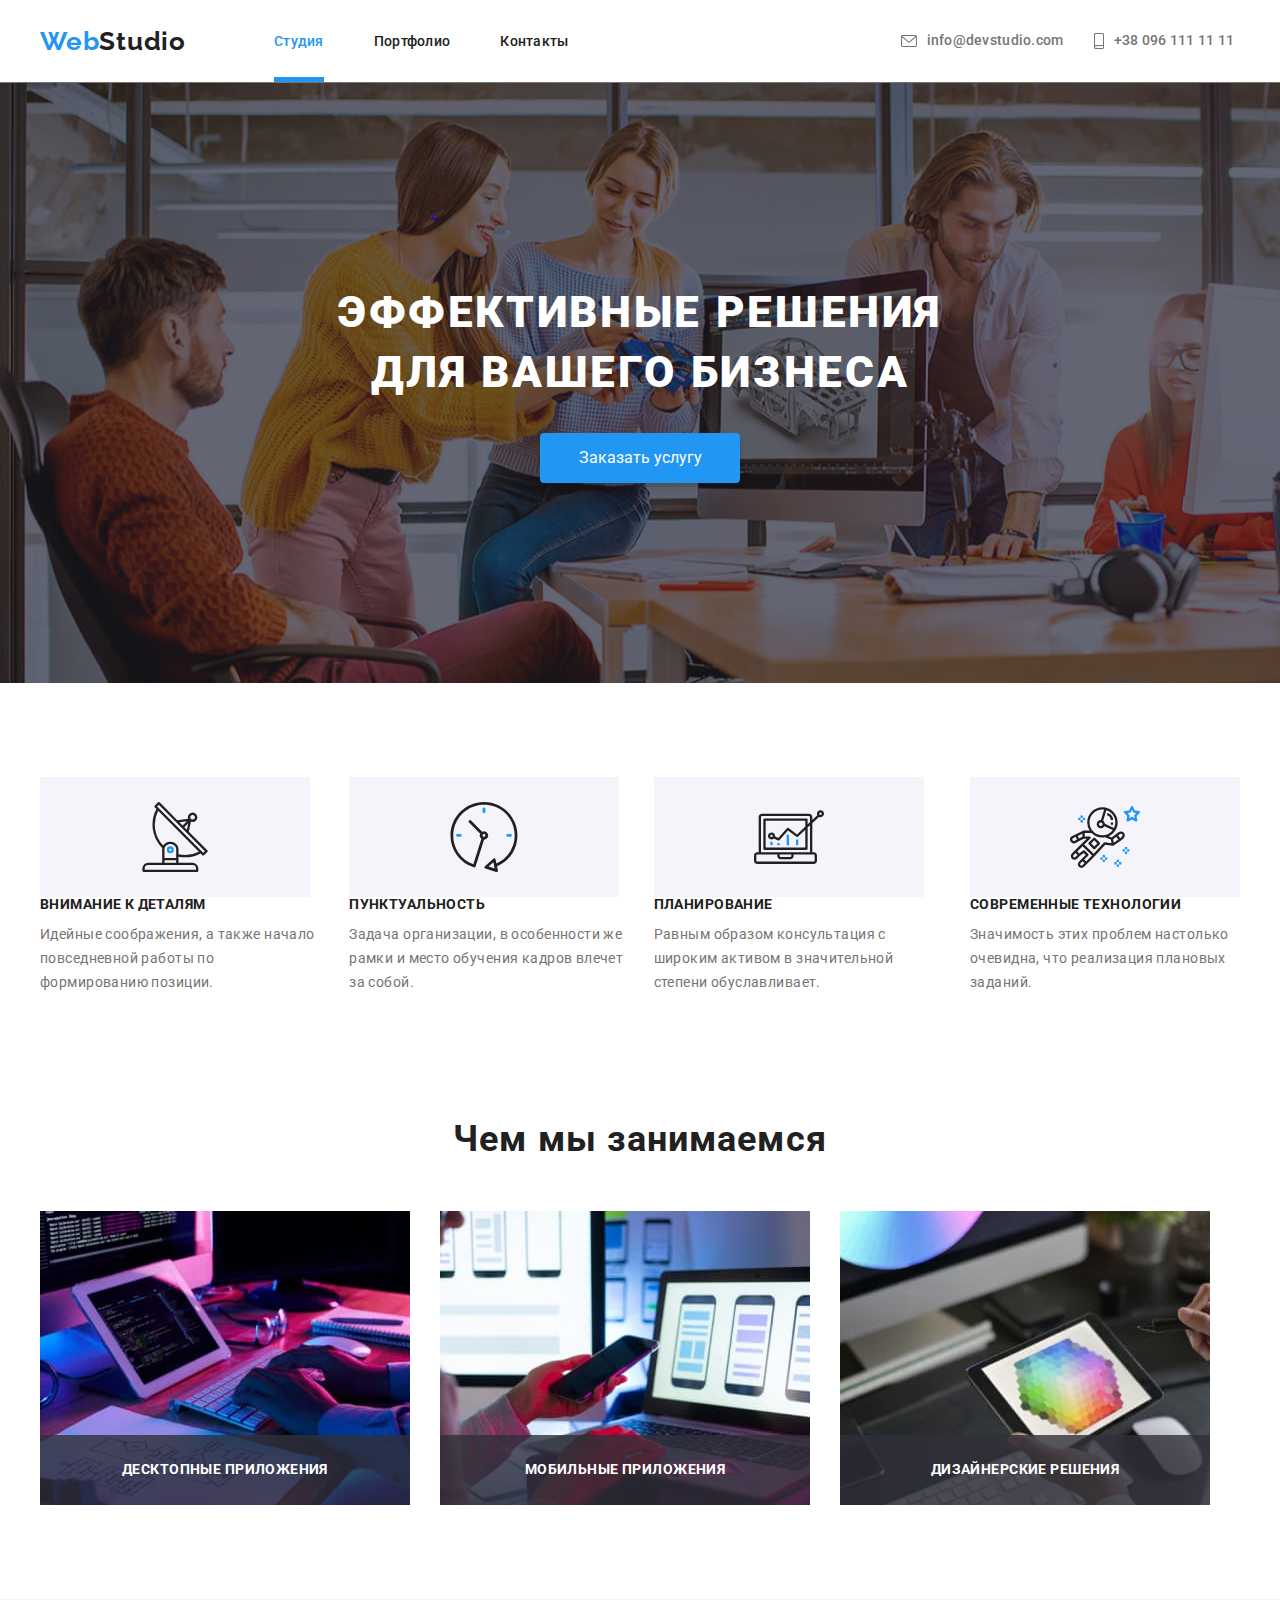
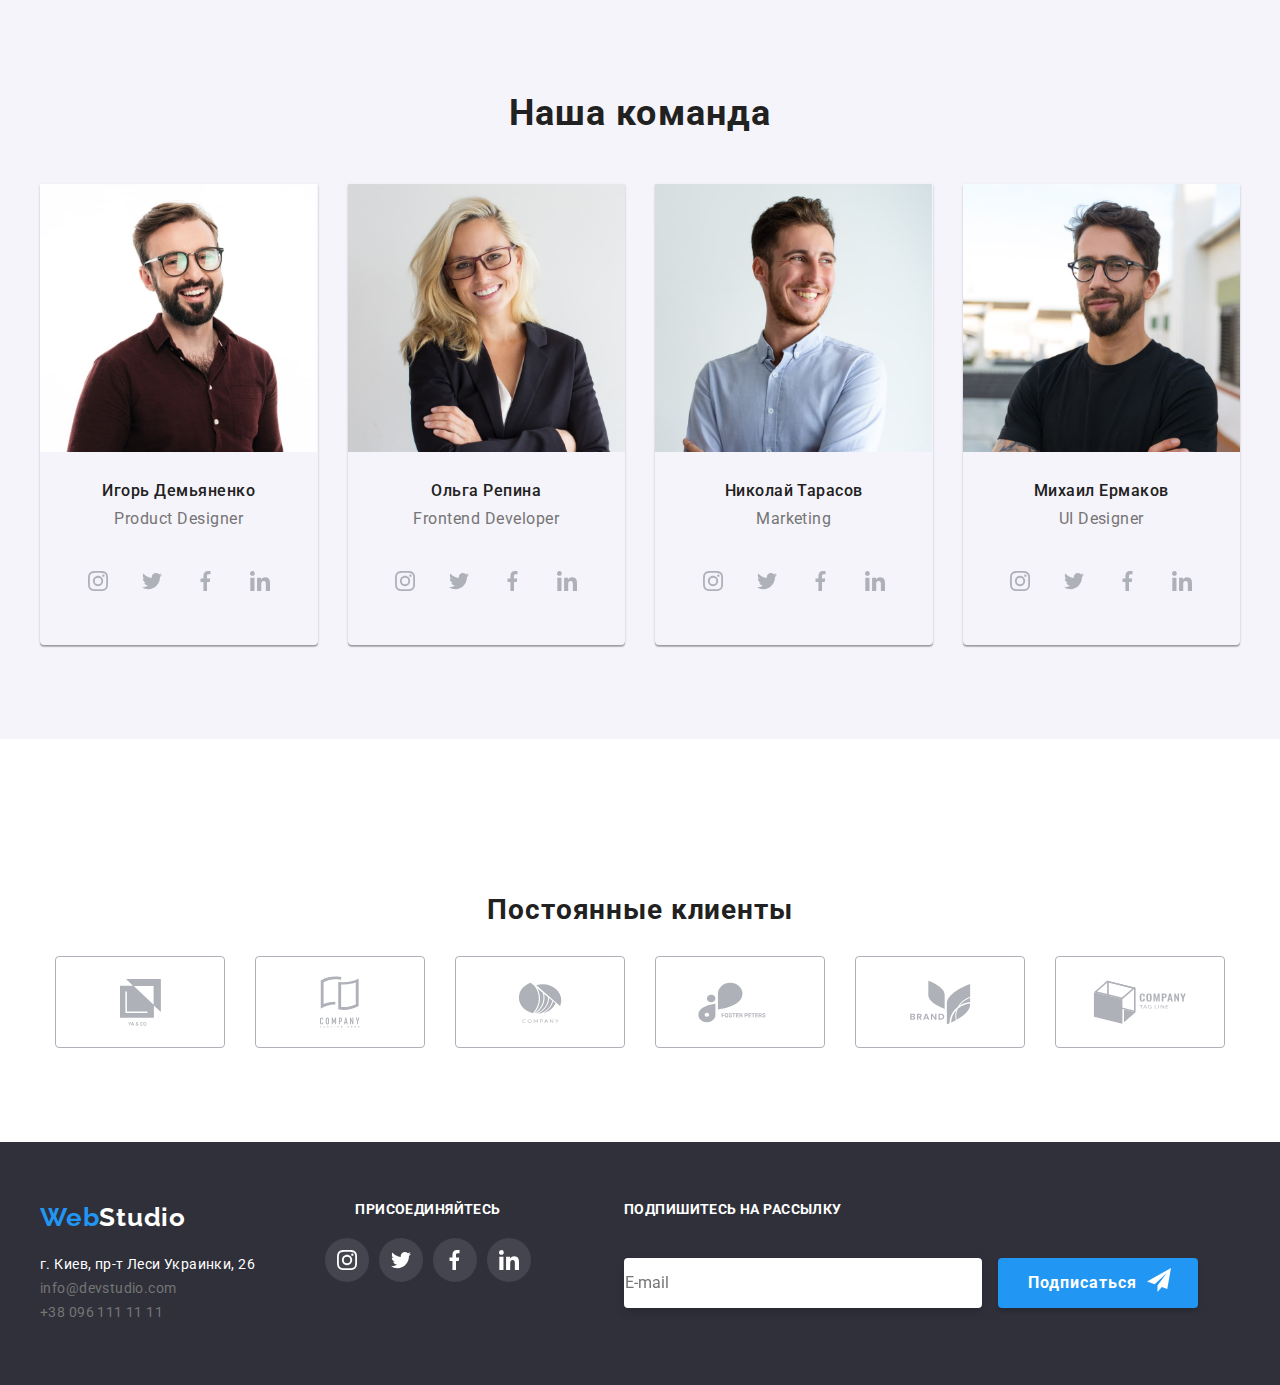
==== commit 2de0e5a3: "Finish adapt Footer" ====
--- a/index.html
+++ b/index.html
@@ -325,50 +325,53 @@
         <footer>
 
             <div class="container footer-blok">
-                <div class="address">
-                    <a href="./index.html" class="footer-logo"><span class="footer-logo-decor">Web</span>Studio</a>
-                    <address>
-                        <ul class="footer-adress-list">
-                            <li><a href="#" class="address-post">г. Киев, пр-т Леси Украинки, 26</a></li>
-                            <li><a href="mailto:info@devstudio.com" class="address-email">info@devstudio.com</a></li>
-                            <li><a href="tel:+380961111111" class="address-tel">+38 096 111 11 11</a></li>
+                <div class="footer-for-tablet">
+                    <div class="address">
+                        <a href="./index.html" class="footer-logo"><span class="footer-logo-decor">Web</span>Studio</a>
+                        <address>
+                            <ul class="footer-adress-list">
+                                <li><a href="#" class="address-post">г. Киев, пр-т Леси Украинки, 26</a></li>
+                                <li><a href="mailto:info@devstudio.com" class="address-email">info@devstudio.com</a></li>
+                                <li><a href="tel:+380961111111" class="address-tel">+38 096 111 11 11</a></li>
+                            </ul>
+                        </address>
+                    </div>
+                    <div class="join">
+                        <h2 class="join-title">присоединяйтесь</h2>
+                        <ul class="join-list">
+                            <li class="join-item">
+                            <a href="#" class="join-link">
+                                    <svg class="join-img">
+                                        <use href="./images/icons.svg#icon-instagram"></use>
+                                    </svg>
+                            </a>
+                            </li>
+                            <li class="join-item">
+                                <a href="#" class="join-link">
+                                    <svg class="join-img">
+                                        <use href="./images/icons.svg#icon-twitter"></use>
+                                    </svg>
+                                </a>
+                            </li>
+                            <li class="join-item">
+                                <a href="#" class="join-link">
+                                    <svg class="join-img">
+                                        <use href="./images/icons.svg#icon-facebook"></use>
+                                    </svg>
+                                </a>
+                            </li>
+                            <li class="join-item">
+                            <a href="#" class="join-link">
+                                    <svg class="join-img">
+                                        <use href="./images/icons.svg#icon-linkedin"></use>
+                                    </svg>
+                            </a>
+                            </li>
                         </ul>
-                    </address>
-                </div>
-                <div class="join">
-                    <h2 class="join-title">присоединяйтесь</h2>
-                    <ul class="join-list">
-                        <li class="join-item">
-                        <a href="#" class="join-link">
-                                <svg class="join-img">
-                                    <use href="./images/icons.svg#icon-instagram"></use>
-                                </svg>
-                        </a>
-                        </li>
-                        <li class="join-item">
-                            <a href="#" class="join-link">
-                                <svg class="join-img">
-                                    <use href="./images/icons.svg#icon-twitter"></use>
-                                </svg>
-                            </a>
-                        </li>
-                        <li class="join-item">
-                            <a href="#" class="join-link">
-                                <svg class="join-img">
-                                    <use href="./images/icons.svg#icon-facebook"></use>
-                                </svg>
-                            </a>
-                        </li>
-                        <li class="join-item">
-                        <a href="#" class="join-link">
-                                <svg class="join-img">
-                                    <use href="./images/icons.svg#icon-linkedin"></use>
-                                </svg>
-                        </a>
-                        </li>
-                    </ul>
-                </div>
-
+                    </div>
+    
+                </div>
+                
                 <div class="subscribe">
                     
                     <h2 class="subscribe-title">Подпишитесь на рассылку</h2>
--- a/css/main.min.css
+++ b/css/main.min.css
@@ -1 +1 @@
-ul{padding:0;margin:0px;list-style-type:none}h1,h2,h3,p,a,button{margin:0;padding:0;border:none;text-decoration:none}body{font-family:"Roboto";color:#212121;margin-left:auto;margin-right:auto}@media screen and (max-width: 768px){body{width:480px}}section{padding-top:94px;padding-bottom:94px}@media screen and (max-width: 768px){section{padding-top:30px;padding-bottom:30px}}.container{margin-left:auto;margin-right:auto}@media screen and (max-width: 768px){.container{width:480px;padding-left:15px;padding-right:15px}}@media screen and (min-width: 768px)and (max-width: 1199px){.container{width:768px;padding-left:15px;padding-right:15px}}@media screen and (min-width: 1200px){.container{width:1200px}}@media screen and (min-width: 1200px){header{border-bottom:1px solid #757575}}@media screen and (max-width: 768px){header{width:480px;margin-left:auto;margin-right:auto}}@media screen and (max-width: 1199px){.header{border-bottom:1px solid #757575}}@media screen and (min-width: 768px){.nav{display:-webkit-box;display:-ms-flexbox;display:flex;-webkit-box-align:center;-ms-flex-align:center;align-items:center;margin-left:auto;margin-right:auto}}.logo{padding:25px 0;text-decoration:none;font-family:"Raleway";font-size:26px;font-weight:700;line-height:1.19;letter-spacing:.03em;color:#212121;-webkit-transition:color 250ms cubic-bezier(0.4, 0, 0.2, 1);transition:color 250ms cubic-bezier(0.4, 0, 0.2, 1)}@media screen and (max-width: 768px){.logo{padding-top:16px;padding-bottom:16px}}.logo:hover,.logo:focus{color:#2196f3}.header-logo-decor{color:#2196f3}@media screen and (max-width: 768px){.nav-logo{display:-webkit-box;display:-ms-flexbox;display:flex;-webkit-box-pack:justify;-ms-flex-pack:justify;justify-content:space-between;-webkit-box-align:center;-ms-flex-align:center;align-items:center}}.menu-toggle{width:40px;height:40px;background:#fff;margin-right:5px}.menu-toggle:hover,.menu-toggle:focus{fill:#2196f3}@media(min-width: 767px){.menu-toggle{display:none}}.contact-menu{display:-webkit-box;display:-ms-flexbox;display:flex;-webkit-box-pack:justify;-ms-flex-pack:justify;justify-content:space-between;-webkit-box-align:center;-ms-flex-align:center;align-items:center}@media screen and (max-width: 768px){.contact-menu{display:none}}@media screen and (min-width: 768px)and (max-width: 1200px){.contact-menu{width:768px}}.nav-list{display:-webkit-box;display:-ms-flexbox;display:flex;margin-left:88px}.nav-list-item+.nav-list-item{margin-left:50px}.nav-list-item{position:relative;padding:32px 0}.nav-link{padding:32px 0;text-decoration:none;font-weight:500;font-size:14px;line-height:1.14;letter-spacing:.02em;color:#212121;-webkit-transition:color 250ms cubic-bezier(0.4, 0, 0.2, 1);transition:color 250ms cubic-bezier(0.4, 0, 0.2, 1)}.nav-link:hover,.nav-link:focus{color:#2196f3}.nav-link-active{color:#2196f3}.nav-link-active::after{content:"";display:block;width:100%;height:5px;background:#2196f3;position:absolute;left:0;bottom:0}@media screen and (max-width: 1199px){.contacts{margin-left:auto}}@media screen and (min-width: 1200px){.contacts{display:-webkit-box;display:-ms-flexbox;display:flex;margin-left:302px}}.contacts>.item{display:-webkit-box;display:-ms-flexbox;display:flex;-webkit-box-align:center;-ms-flex-align:center;align-items:center;margin-left:30px}@media screen and (min-width: 768px)and (max-width: 1200px){.contacts>.item{margin-left:0px}}.contacts-contact{display:-webkit-box;display:-ms-flexbox;display:flex;-webkit-box-align:center;-ms-flex-align:center;align-items:center;padding-bottom:10px;text-decoration:none;font-weight:500;font-size:14px;line-height:1.14;color:#757575;letter-spacing:.02em;fill:#757575;-webkit-transition:color 250ms cubic-bezier(0.4, 0, 0.2, 1);transition:color 250ms cubic-bezier(0.4, 0, 0.2, 1);-webkit-transition:fill 250ms cubic-bezier(0.4, 0, 0.2, 1);transition:fill 250ms cubic-bezier(0.4, 0, 0.2, 1)}@media screen and (min-width: 1200px){.contacts-contact{padding:32px 0}}.contacts-contact:hover,.contacts-contact:focus{color:#2196f3;fill:#2196f3}.icon-contact{margin-right:10px;-webkit-box-align:baseline;-ms-flex-align:baseline;align-items:baseline}.icon-contact:hover,.icon-contact:focus{color:#2196f3;fill:#2196f3}.menu-container{position:fixed;top:0;left:0;width:100%;height:100vh;background:#fff;-webkit-transform:translateX(-100%);transform:translateX(-100%);padding-left:40px}.menu-container.is-open{-webkit-transform:translateX(0);transform:translateX(0)}.menu-cross{position:absolute;top:21px;right:25px}.menu-cross:hover,.menu-cross:focus{fill:#2196f3}.menu-pages{margin-top:48px}.menu__item:not(last-child){margin-bottom:32px}.menu-link{font-weight:500;font-size:40px;line-height:1.17;color:#212121}.menu-active{color:#2196f3}.menu-contacts{margin-top:50%;margin-bottom:36px}.link__tel{font-size:34px;line-height:1.17;letter-spacing:.02em;color:#2196f3;margin-bottom:32px}.link__tel{margin-bottom:32px}.link__email{font-weight:500;font-size:24px;line-height:1.16;letter-spacing:.02em;color:#757575}.menu-social{display:-webkit-box;display:-ms-flexbox;display:flex}.social__item{padding-right:10px}.social__item:not(:first-child){padding-left:10px;border-left:1px solid #757575}.social__link{color:#2196f3}.baner{background:#2f303a;text-align:center}@media screen and (max-width: 767px){.baner{width:480px;height:400px;margin-left:auto;margin-right:auto;background-repeat:no-repeat;background-image:-webkit-gradient(linear, left top, right top, from(rgba(47, 48, 58, 0.4)), to(rgba(47, 48, 58, 0.4))),url("../images/index/ad_baner/baner_480.png");background-image:linear-gradient(to right, rgba(47, 48, 58, 0.4), rgba(47, 48, 58, 0.4)),url("../images/index/ad_baner/baner_480.png")}}@media screen and (max-width: 767px)and (min-device-pixel-ratio: 2),screen and (max-width: 767px)and (-webkit-min-device-pixel-ratio: 2),screen and (max-width: 767px)and (min-resolution: 192dpi),screen and (max-width: 767px)and (min-resolution: 2dppx){.baner .baner{background-image:-webkit-gradient(linear, left top, right top, from(rgba(47, 48, 58, 0.4)), to(rgba(47, 48, 58, 0.4))),url("../images/index/ad_baner/baner_480_x.png");background-image:linear-gradient(to right, rgba(47, 48, 58, 0.4), rgba(47, 48, 58, 0.4)),url("../images/index/ad_baner/baner_480_x.png")}}@media screen and (min-width: 767px)and (max-width: 1199px){.baner{width:768px;height:400px;margin-left:auto;margin-right:auto;background-image:-webkit-gradient(linear, left top, right top, from(rgba(47, 48, 58, 0.4)), to(rgba(47, 48, 58, 0.4))),url("../images/index/ad_baner/baner_768.png");background-image:linear-gradient(to right, rgba(47, 48, 58, 0.4), rgba(47, 48, 58, 0.4)),url("../images/index/ad_baner/baner_768.png")}}@media screen and (min-width: 767px)and (max-width: 1199px)and (min-device-pixel-ratio: 2),screen and (min-width: 767px)and (max-width: 1199px)and (-webkit-min-device-pixel-ratio: 2),screen and (min-width: 767px)and (max-width: 1199px)and (min-resolution: 192dpi),screen and (min-width: 767px)and (max-width: 1199px)and (min-resolution: 2dppx){.baner .baner{background-image:-webkit-gradient(linear, left top, right top, from(rgba(47, 48, 58, 0.4)), to(rgba(47, 48, 58, 0.4))),url("../images/index/ad_baner/baner_768_x.png");background-image:linear-gradient(to right, rgba(47, 48, 58, 0.4), rgba(47, 48, 58, 0.4)),url("../images/index/ad_baner/baner_768_x.png")}}@media screen and (min-width: 1200px){.baner{max-width:1600px;background-image:-webkit-gradient(linear, left top, right top, from(rgba(47, 48, 58, 0.4)), to(rgba(47, 48, 58, 0.4))),url("../images/index/baner_svg.svg");background-image:linear-gradient(to right, rgba(47, 48, 58, 0.4), rgba(47, 48, 58, 0.4)),url("../images/index/baner_svg.svg");padding-top:200px;padding-bottom:200px}}.baner-container{-webkit-box-pack:center;-ms-flex-pack:center;justify-content:center}.baner-title{margin-bottom:30px;color:#fff;font-weight:900;font-size:44px;line-height:1.36;letter-spacing:.06em;text-transform:uppercase}@media screen and (max-width: 1200px){.baner-title{font-family:Roboto;font-style:normal;font-weight:900;font-size:26px;line-height:1.61;text-align:center;letter-spacing:.06em;text-transform:uppercase;color:#fff}}.baner-button{width:200px;height:50px;font-family:roboto;background:#2196f3;color:#fff;-webkit-box-shadow:0px 4px 4px rgba(0,0,0,.15);box-shadow:0px 4px 4px rgba(0,0,0,.15);border-radius:4px;cursor:pointer}.backdrop{position:fixed;top:0;left:0;width:100%;height:100%;background:rgba(0,0,0,.2)}.modal{position:absolute;width:528px;height:581px;top:50%;left:50%;padding:40px;-webkit-transform:translate(-50%, -50%);transform:translate(-50%, -50%);background:#fff}@media screen and (max-width: 1200px){.modal{width:450px;height:609px}}.close{position:absolute;top:8px;right:8px;width:30px;height:30px;padding:0;background:#fff;border:1px solid rgba(0,0,0,.1);border-radius:50%;cursor:pointer;-webkit-transition:fill 250ms cubic-bezier(0.4, 0, 0.2, 1);transition:fill 250ms cubic-bezier(0.4, 0, 0.2, 1)}.close:hover{fill:#2196f3}.backdrop.is-hidden{opacity:0;pointer-events:none}textarea{resize:none}.modal-title{margin-bottom:12px;text-align:center;font-weight:700;font-size:20px;line-height:1.15;letter-spacing:.03em}@media screen and (max-wedth: 1200px){.modal-title{font-family:Roboto;font-style:normal;font-weight:bold;font-size:20px;line-height:1.5;text-align:center;letter-spacing:.03em}}.form-items{display:-webkit-box;display:-ms-flexbox;display:flex;-webkit-box-orient:vertical;-webkit-box-direction:normal;-ms-flex-direction:column;flex-direction:column;margin-bottom:10px}.form-items>label{margin-bottom:4px}.form-items-input{padding-left:40px;height:40px;border:1px solid rgba(33,33,33,.2);border-radius:4px}.form-items-input:focus{outline:none !important;border:1px solid #2196f3;background:none;color:#212121}.form-items-input:focus+.form-icon-img{fill:#2196f3}.area-items-input{widows:100%;height:120px;padding:16px 12px;border:1px solid rgba(33,33,33,.2);border-radius:4px;color:#212121}.area-items-input:focus{outline:none !important;border:1px solid #2196f3}.form-checkbox{display:-webkit-box;display:-ms-flexbox;display:flex;-webkit-box-align:center;-ms-flex-align:center;align-items:center}.form-checkbox>input{width:16px;height:15px;margin-right:9px}.form-checkbox>label{font-size:14px;line-height:1.71;letter-spacing:.03em;color:#757575}@media screen and (max-width: 1200px){.form-checkbox>label{font-family:Roboto;font-style:normal;font-weight:normal;font-size:12px;line-height:1.16;letter-spacing:.03em;color:#757575}}.contract{margin-left:5px}@media screen and (max-width: 1200px){.contract{font-family:Roboto;font-style:normal;font-weight:normal;font-size:12px;line-height:1.16;letter-spacing:.03em;color:#2196f3}}.form-button{padding:10px 55px;margin-top:20px;background:#2196f3;-webkit-box-shadow:0px 4px 4px rgba(0,0,0,.15);box-shadow:0px 4px 4px rgba(0,0,0,.15);border-radius:4px;color:#fff;font-weight:700;font-size:16px;line-height:1.87;letter-spacing:.06em}.form-button:hover{cursor:pointer}.send-button{display:-webkit-box;display:-ms-flexbox;display:flex;-webkit-box-pack:center;-ms-flex-pack:center;justify-content:center;-webkit-box-align:center;-ms-flex-align:center;align-items:center}input{padding:0;margin:0}textarea:focus{background:none;color:#212121}.icon-form{position:relative}.form-icon-img{position:absolute;top:50%;left:15px;-webkit-transform:translatey(50%);transform:translatey(50%);display:inline-block;width:12px;height:12px}.none{position:absolute;width:1px;height:1px;margin:-1px;padding:0;overflow:hidden;border:0;clip:rect(0 0 0 0)}@media screen and (max-width: 768px){.skills-list{width:450px;margin-left:auto;margin-right:auto}}@media screen and (min-width: 768px)and (max-width: 1200px){.skills-list{display:-webkit-box;display:-ms-flexbox;display:flex;-ms-flex-wrap:wrap;flex-wrap:wrap}}@media screen and (min-width: 1200px){.skills-list{display:-webkit-box;display:-ms-flexbox;display:flex}}.skills-item{margin-bottom:30px}@media screen and (min-width: 768px)and (max-width: 1200px){.skills-item{width:50%}}@media screen and (min-width: 1200px){.skills-item+.skills-item{margin-left:30px}}.skills-title{margin-bottom:10px;font-weight:700;font-size:14px;line-height:1.14;color:#212121;letter-spacing:.03em;text-transform:uppercase}@media screen and (max-width: 768px){.skills-title{text-align:center;margin-top:30px}}.skills-text{margin-top:0px;font-weight:normal;font-size:14px;line-height:1.71;letter-spacing:.03em;color:#757575}.skills-img{display:-webkit-box;display:-ms-flexbox;display:flex;-webkit-box-align:center;-ms-flex-align:center;align-items:center;-webkit-box-pack:center;-ms-flex-pack:center;justify-content:center;width:270px;height:120px;background:#f5f4fa;justify-content:center}@media screen and (max-width: 768px){.skills-img{width:450px;margin-right:auto;margin-left:auto}}@media screen and (min-width: 768px)and (max-width: 1200px){.skills-img{width:354px}}.s-item{border-radius:4px;width:70px;height:70px}.what-we-do{padding-top:0px}@media screen and (max-width: 1200px){.what-we-do{display:none}}.what-we-do-list{display:-webkit-box;display:-ms-flexbox;display:flex}.what-we-do-img+.what-we-do-img{margin-left:30px}.what-we-do-title{text-align:center;margin-bottom:50px;font-weight:700;font-size:36px;line-height:1.16;letter-spacing:.03em}img{display:block;max-width:100%;height:auto}.what-we-do-img{position:relative}.what-we-do-poster{width:100%;height:70px;background:rgba(47,48,58,.8);position:absolute;bottom:0;left:0}.what-we-do-text{font-weight:700;font-size:14px;line-height:1.14;text-align:center;letter-spacing:.03em;text-transform:uppercase;color:#fff;padding-top:27px;padding-bottom:27px}.we{background:#f5f4fa}.we-title{font-weight:700;font-size:36px;line-height:1.16;letter-spacing:.03em;text-align:center;background:#f5f4fa;margin-bottom:50px}@media screen and (max-width: 1200px){.we-title{font-size:28px;line-height:33px;margin-bottom:30px;background:#f5f4fa}}@media screen and (min-width: 768px)and (max-width: 1199px){.we-list{display:-webkit-box;display:-ms-flexbox;display:flex;-ms-flex-wrap:wrap;flex-wrap:wrap;-ms-flex-pack:distribute;justify-content:space-around}}@media screen and (min-width: 1200px){.we-list{display:-webkit-box;display:-ms-flexbox;display:flex;gap:30px;-ms-flex-preferred-size:calc((100% - 60px)/3);flex-basis:calc((100% - 60px)/3)}}.we-list-item{border-radius:0px 0px 4px 4px;-webkit-box-shadow:0px 1px 3px rgba(0,0,0,.12),0px 1px 1px rgba(0,0,0,.14),0px 2px 1px rgba(0,0,0,.2);box-shadow:0px 1px 3px rgba(0,0,0,.12),0px 1px 1px rgba(0,0,0,.14),0px 2px 1px rgba(0,0,0,.2)}@media screen and (max-width: 767px){.we-list-item{margin-bottom:30px}}@media screen and (min-width: 768px)and (max-width: 1199px){.we-list-item{width:354px;margin-bottom:30px}}.we-block{margin-top:30px}.we-name{margin-top:0;margin-bottom:10px;text-align:center;font-weight:500;font-size:16px;line-height:1.18;letter-spacing:.03em;color:#212121}.we-proffesion{margin-top:0;margin-bottom:30px;text-align:center;font-size:16px;line-height:1.18;letter-spacing:.03em;color:#757575}.social{display:-webkit-box;display:-ms-flexbox;display:flex;-webkit-box-pack:center;-ms-flex-pack:center;justify-content:center}.social-links+.social-links{margin-left:10px}.social-item{width:20px;height:20px}.social-links{display:-webkit-inline-box;display:-ms-inline-flexbox;display:inline-flex;-webkit-box-pack:center;-ms-flex-pack:center;justify-content:center;-webkit-box-align:center;-ms-flex-align:center;align-items:center;width:44px;height:44px;border-radius:50%;fill:#afb1b8;margin-bottom:42px;-webkit-transition:background,fill 250ms cubic-bezier(0.4, 0, 0.2, 1);transition:background,fill 250ms cubic-bezier(0.4, 0, 0.2, 1)}.social-links:focus,.social-links:hover{background:#2196f3;fill:#fff}.client-logo{display:-webkit-box;display:-ms-flexbox;display:flex;-webkit-box-pack:center;-ms-flex-pack:center;justify-content:center;gap:30px;-ms-flex-wrap:wrap;flex-wrap:wrap}.client-title{font-weight:700;font-size:28px;line-height:33px;text-align:center;letter-spacing:.03em;padding-bottom:30px;padding-top:60px;color:#212121}.client-link{display:-webkit-inline-box;display:-ms-inline-flexbox;display:inline-flex;-webkit-box-align:center;-ms-flex-align:center;align-items:center;-webkit-box-pack:center;-ms-flex-pack:center;justify-content:center;width:210px;height:92px;border:1px solid #afb1b8;-webkit-box-sizing:border-box;box-sizing:border-box;border-radius:4px;fill:#afb1b8;-webkit-transition:border,fill 250ms cubic-bezier(0.4, 0, 0.2, 1);transition:border,fill 250ms cubic-bezier(0.4, 0, 0.2, 1)}@media screen and (min-width: 1200px){.client-link{width:170px}}.client-link:hover,.client-link:focus{fill:#2196f3;border:1px solid #2196f3;cursor:pointer}.client-1{width:41px;height:47px}.client-2{width:40px;height:52px}.client-3{width:44px;height:41px}.client-4{width:84px;height:41px}.client-5{width:63px;height:45px}.client-6{width:94px;height:44px}footer{background:#2f303a;padding-top:60px;padding-bottom:60px}.footer-blok{padding-top:60px;padding-bottom:60px}@media screen and (min-width: 1200px){.footer-blok{display:-webkit-box;display:-ms-flexbox;display:flex}}.address{text-align:center}.footer-logo{text-decoration:none;color:#fff;font-family:Raleway;font-weight:700;font-size:26px;line-height:1.19;letter-spacing:.03em;-webkit-transition:color 250ms cubic-bezier(0.4, 0, 0.2, 1);transition:color 250ms cubic-bezier(0.4, 0, 0.2, 1)}.footer-logo:hover,.footer-logo:focus{color:#2196f3}.footer-logo-decor{color:#2196f3}address{margin-top:20px}.address-post{font-style:normal;text-decoration:none;font-size:14px;line-height:1.71;letter-spacing:.03em;color:#fff;-webkit-transition:color 250ms cubic-bezier(0.4, 0, 0.2, 1);transition:color 250ms cubic-bezier(0.4, 0, 0.2, 1)}.address-email,.address-tel{font-style:normal;text-decoration:none;font-weight:normal;font-size:14px;line-height:1.71;letter-spacing:.03em;color:#757575;-webkit-transition:color 250ms cubic-bezier(0.4, 0, 0.2, 1);transition:color 250ms cubic-bezier(0.4, 0, 0.2, 1)}.address-email:hover,.address-email:focus,.address-tel:hover,.address-tel:focus,.address-post:hover,.address-post:focus{color:#2196f3}.join{margin-top:60px;text-align:center}.join-title{font-weight:700;font-size:14px;line-height:1.14;letter-spacing:.03em;text-transform:uppercase;color:#fff;margin-bottom:20px}.join-list{display:-webkit-box;display:-ms-flexbox;display:flex;-webkit-box-pack:center;-ms-flex-pack:center;justify-content:center}.join-item+.join-item{margin-left:10px}.join-item{width:44px;height:44px;border-radius:50%}.join-link{display:-webkit-inline-box;display:-ms-inline-flexbox;display:inline-flex;-webkit-box-pack:center;-ms-flex-pack:center;justify-content:center;-webkit-box-align:center;-ms-flex-align:center;align-items:center;width:100%;height:100%;border-radius:50%;background:rgba(255,255,255,.1);-webkit-transition:background 250ms cubic-bezier(0.4, 0, 0.2, 1);transition:background 250ms cubic-bezier(0.4, 0, 0.2, 1)}.join-link:hover,.join-link:focus{background:#2196f3;cursor:pointer}.join-img{width:20px;height:20px;fill:#fff}.subscribe{margin-top:60px;text-align:center}.subscribe-title{font-weight:700;font-size:14px;line-height:1.14;letter-spacing:.03em;text-transform:uppercase;color:#fff;margin-bottom:20px}.subscribe-input{width:358px;height:50px;border:1px solid rgba(255,255,255,.3);-webkit-filter:drop-shadow(0px 4px 4px rgba(0, 0, 0, 0.15));filter:drop-shadow(0px 4px 4px rgba(0, 0, 0, 0.15));border-radius:4px}.subscribe-button{margin-top:20px;width:200px;height:50px;padding-left:30px;margin-left:12px;-webkit-box-shadow:0px 4px 4px rgba(0,0,0,.15);box-shadow:0px 4px 4px rgba(0,0,0,.15);border-radius:4px;background:#2196f3;cursor:pointer}.subscribe-button-text{font-weight:700;font-size:16px;line-height:1.87;letter-spacing:.06em;text-align:left;color:#fff}.subscribe-button-img{position:absolute;width:24px;height:24px;margin-left:10px}/*# sourceMappingURL=main.min.css.map */+ul{padding:0;margin:0px;list-style-type:none}h1,h2,h3,p,a,button{margin:0;padding:0;border:none;text-decoration:none}body{font-family:"Roboto";color:#212121;margin-left:auto;margin-right:auto}@media screen and (max-width: 768px){body{width:480px}}section{padding-top:94px;padding-bottom:94px}@media screen and (max-width: 768px){section{padding-top:30px;padding-bottom:30px}}.container{margin-left:auto;margin-right:auto}@media screen and (max-width: 768px){.container{width:480px;padding-left:15px;padding-right:15px}}@media screen and (min-width: 768px)and (max-width: 1199px){.container{width:768px;padding-left:15px;padding-right:15px}}@media screen and (min-width: 1200px){.container{width:1200px}}@media screen and (min-width: 1200px){header{border-bottom:1px solid #757575}}@media screen and (max-width: 768px){header{width:480px;margin-left:auto;margin-right:auto}}@media screen and (max-width: 1199px){.header{border-bottom:1px solid #757575}}@media screen and (min-width: 768px){.nav{display:-webkit-box;display:-ms-flexbox;display:flex;-webkit-box-align:center;-ms-flex-align:center;align-items:center;margin-left:auto;margin-right:auto}}.logo{padding:25px 0;text-decoration:none;font-family:"Raleway";font-size:26px;font-weight:700;line-height:1.19;letter-spacing:.03em;color:#212121;-webkit-transition:color 250ms cubic-bezier(0.4, 0, 0.2, 1);transition:color 250ms cubic-bezier(0.4, 0, 0.2, 1)}@media screen and (max-width: 768px){.logo{padding-top:16px;padding-bottom:16px}}.logo:hover,.logo:focus{color:#2196f3}.header-logo-decor{color:#2196f3}@media screen and (max-width: 768px){.nav-logo{display:-webkit-box;display:-ms-flexbox;display:flex;-webkit-box-pack:justify;-ms-flex-pack:justify;justify-content:space-between;-webkit-box-align:center;-ms-flex-align:center;align-items:center}}.menu-toggle{width:40px;height:40px;background:#fff;margin-right:5px}.menu-toggle:hover,.menu-toggle:focus{fill:#2196f3}@media(min-width: 767px){.menu-toggle{display:none}}.contact-menu{display:-webkit-box;display:-ms-flexbox;display:flex;-webkit-box-pack:justify;-ms-flex-pack:justify;justify-content:space-between;-webkit-box-align:center;-ms-flex-align:center;align-items:center}@media screen and (max-width: 768px){.contact-menu{display:none}}@media screen and (min-width: 768px)and (max-width: 1200px){.contact-menu{width:768px}}.nav-list{display:-webkit-box;display:-ms-flexbox;display:flex;margin-left:88px}.nav-list-item+.nav-list-item{margin-left:50px}.nav-list-item{position:relative;padding:32px 0}.nav-link{padding:32px 0;text-decoration:none;font-weight:500;font-size:14px;line-height:1.14;letter-spacing:.02em;color:#212121;-webkit-transition:color 250ms cubic-bezier(0.4, 0, 0.2, 1);transition:color 250ms cubic-bezier(0.4, 0, 0.2, 1)}.nav-link:hover,.nav-link:focus{color:#2196f3}.nav-link-active{color:#2196f3}.nav-link-active::after{content:"";display:block;width:100%;height:5px;background:#2196f3;position:absolute;left:0;bottom:0}@media screen and (max-width: 1199px){.contacts{margin-left:auto}}@media screen and (min-width: 1200px){.contacts{display:-webkit-box;display:-ms-flexbox;display:flex;margin-left:302px}}.contacts>.item{display:-webkit-box;display:-ms-flexbox;display:flex;-webkit-box-align:center;-ms-flex-align:center;align-items:center;margin-left:30px}@media screen and (min-width: 768px)and (max-width: 1200px){.contacts>.item{margin-left:0px}}.contacts-contact{display:-webkit-box;display:-ms-flexbox;display:flex;-webkit-box-align:center;-ms-flex-align:center;align-items:center;padding-bottom:10px;text-decoration:none;font-weight:500;font-size:14px;line-height:1.14;color:#757575;letter-spacing:.02em;fill:#757575;-webkit-transition:color 250ms cubic-bezier(0.4, 0, 0.2, 1);transition:color 250ms cubic-bezier(0.4, 0, 0.2, 1);-webkit-transition:fill 250ms cubic-bezier(0.4, 0, 0.2, 1);transition:fill 250ms cubic-bezier(0.4, 0, 0.2, 1)}@media screen and (min-width: 1200px){.contacts-contact{padding:32px 0}}.contacts-contact:hover,.contacts-contact:focus{color:#2196f3;fill:#2196f3}.icon-contact{margin-right:10px;-webkit-box-align:baseline;-ms-flex-align:baseline;align-items:baseline}.icon-contact:hover,.icon-contact:focus{color:#2196f3;fill:#2196f3}.menu-container{position:fixed;top:0;left:0;width:100%;height:100vh;background:#fff;-webkit-transform:translateX(-100%);transform:translateX(-100%);padding-left:40px}.menu-container.is-open{-webkit-transform:translateX(0);transform:translateX(0)}.menu-cross{position:absolute;top:21px;right:25px}.menu-cross:hover,.menu-cross:focus{fill:#2196f3}.menu-pages{margin-top:48px}.menu__item:not(last-child){margin-bottom:32px}.menu-link{font-weight:500;font-size:40px;line-height:1.17;color:#212121}.menu-active{color:#2196f3}.menu-contacts{margin-top:50%;margin-bottom:36px}.link__tel{font-size:34px;line-height:1.17;letter-spacing:.02em;color:#2196f3;margin-bottom:32px}.link__tel{margin-bottom:32px}.link__email{font-weight:500;font-size:24px;line-height:1.16;letter-spacing:.02em;color:#757575}.menu-social{display:-webkit-box;display:-ms-flexbox;display:flex}.social__item{padding-right:10px}.social__item:not(:first-child){padding-left:10px;border-left:1px solid #757575}.social__link{color:#2196f3}.baner{background:#2f303a;text-align:center}@media screen and (max-width: 767px){.baner{width:480px;height:400px;margin-left:auto;margin-right:auto;background-repeat:no-repeat;background-image:-webkit-gradient(linear, left top, right top, from(rgba(47, 48, 58, 0.4)), to(rgba(47, 48, 58, 0.4))),url("../images/index/ad_baner/baner_480.png");background-image:linear-gradient(to right, rgba(47, 48, 58, 0.4), rgba(47, 48, 58, 0.4)),url("../images/index/ad_baner/baner_480.png")}}@media screen and (max-width: 767px)and (min-device-pixel-ratio: 2),screen and (max-width: 767px)and (-webkit-min-device-pixel-ratio: 2),screen and (max-width: 767px)and (min-resolution: 192dpi),screen and (max-width: 767px)and (min-resolution: 2dppx){.baner .baner{background-image:-webkit-gradient(linear, left top, right top, from(rgba(47, 48, 58, 0.4)), to(rgba(47, 48, 58, 0.4))),url("../images/index/ad_baner/baner_480_x.png");background-image:linear-gradient(to right, rgba(47, 48, 58, 0.4), rgba(47, 48, 58, 0.4)),url("../images/index/ad_baner/baner_480_x.png")}}@media screen and (min-width: 767px)and (max-width: 1199px){.baner{width:768px;height:400px;margin-left:auto;margin-right:auto;background-image:-webkit-gradient(linear, left top, right top, from(rgba(47, 48, 58, 0.4)), to(rgba(47, 48, 58, 0.4))),url("../images/index/ad_baner/baner_768.png");background-image:linear-gradient(to right, rgba(47, 48, 58, 0.4), rgba(47, 48, 58, 0.4)),url("../images/index/ad_baner/baner_768.png")}}@media screen and (min-width: 767px)and (max-width: 1199px)and (min-device-pixel-ratio: 2),screen and (min-width: 767px)and (max-width: 1199px)and (-webkit-min-device-pixel-ratio: 2),screen and (min-width: 767px)and (max-width: 1199px)and (min-resolution: 192dpi),screen and (min-width: 767px)and (max-width: 1199px)and (min-resolution: 2dppx){.baner .baner{background-image:-webkit-gradient(linear, left top, right top, from(rgba(47, 48, 58, 0.4)), to(rgba(47, 48, 58, 0.4))),url("../images/index/ad_baner/baner_768_x.png");background-image:linear-gradient(to right, rgba(47, 48, 58, 0.4), rgba(47, 48, 58, 0.4)),url("../images/index/ad_baner/baner_768_x.png")}}@media screen and (min-width: 1200px){.baner{max-width:1600px;background-image:-webkit-gradient(linear, left top, right top, from(rgba(47, 48, 58, 0.4)), to(rgba(47, 48, 58, 0.4))),url("../images/index/baner_svg.svg");background-image:linear-gradient(to right, rgba(47, 48, 58, 0.4), rgba(47, 48, 58, 0.4)),url("../images/index/baner_svg.svg");padding-top:200px;padding-bottom:200px}}.baner-container{-webkit-box-pack:center;-ms-flex-pack:center;justify-content:center}.baner-title{margin-bottom:30px;color:#fff;font-weight:900;font-size:44px;line-height:1.36;letter-spacing:.06em;text-transform:uppercase}@media screen and (max-width: 1200px){.baner-title{font-family:Roboto;font-style:normal;font-weight:900;font-size:26px;line-height:1.61;text-align:center;letter-spacing:.06em;text-transform:uppercase;color:#fff}}.baner-button{width:200px;height:50px;font-family:roboto;background:#2196f3;color:#fff;-webkit-box-shadow:0px 4px 4px rgba(0,0,0,.15);box-shadow:0px 4px 4px rgba(0,0,0,.15);border-radius:4px;cursor:pointer}.backdrop{position:fixed;top:0;left:0;width:100%;height:100%;background:rgba(0,0,0,.2)}.modal{position:absolute;width:528px;height:581px;top:50%;left:50%;padding:40px;-webkit-transform:translate(-50%, -50%);transform:translate(-50%, -50%);background:#fff}@media screen and (max-width: 1200px){.modal{width:450px;height:609px}}.close{position:absolute;top:8px;right:8px;width:30px;height:30px;padding:0;background:#fff;border:1px solid rgba(0,0,0,.1);border-radius:50%;cursor:pointer;-webkit-transition:fill 250ms cubic-bezier(0.4, 0, 0.2, 1);transition:fill 250ms cubic-bezier(0.4, 0, 0.2, 1)}.close:hover{fill:#2196f3}.backdrop.is-hidden{opacity:0;pointer-events:none}textarea{resize:none}.modal-title{margin-bottom:12px;text-align:center;font-weight:700;font-size:20px;line-height:1.15;letter-spacing:.03em}@media screen and (max-wedth: 1200px){.modal-title{font-family:Roboto;font-style:normal;font-weight:bold;font-size:20px;line-height:1.5;text-align:center;letter-spacing:.03em}}.form-items{display:-webkit-box;display:-ms-flexbox;display:flex;-webkit-box-orient:vertical;-webkit-box-direction:normal;-ms-flex-direction:column;flex-direction:column;margin-bottom:10px}.form-items>label{margin-bottom:4px}.form-items-input{padding-left:40px;height:40px;border:1px solid rgba(33,33,33,.2);border-radius:4px}.form-items-input:focus{outline:none !important;border:1px solid #2196f3;background:none;color:#212121}.form-items-input:focus+.form-icon-img{fill:#2196f3}.area-items-input{widows:100%;height:120px;padding:16px 12px;border:1px solid rgba(33,33,33,.2);border-radius:4px;color:#212121}.area-items-input:focus{outline:none !important;border:1px solid #2196f3}.form-checkbox{display:-webkit-box;display:-ms-flexbox;display:flex;-webkit-box-align:center;-ms-flex-align:center;align-items:center}.form-checkbox>input{width:16px;height:15px;margin-right:9px}.form-checkbox>label{font-size:14px;line-height:1.71;letter-spacing:.03em;color:#757575}@media screen and (max-width: 1200px){.form-checkbox>label{font-family:Roboto;font-style:normal;font-weight:normal;font-size:12px;line-height:1.16;letter-spacing:.03em;color:#757575}}.contract{margin-left:5px}@media screen and (max-width: 1200px){.contract{font-family:Roboto;font-style:normal;font-weight:normal;font-size:12px;line-height:1.16;letter-spacing:.03em;color:#2196f3}}.form-button{padding:10px 55px;margin-top:20px;background:#2196f3;-webkit-box-shadow:0px 4px 4px rgba(0,0,0,.15);box-shadow:0px 4px 4px rgba(0,0,0,.15);border-radius:4px;color:#fff;font-weight:700;font-size:16px;line-height:1.87;letter-spacing:.06em}.form-button:hover{cursor:pointer}.send-button{display:-webkit-box;display:-ms-flexbox;display:flex;-webkit-box-pack:center;-ms-flex-pack:center;justify-content:center;-webkit-box-align:center;-ms-flex-align:center;align-items:center}input{padding:0;margin:0}textarea:focus{background:none;color:#212121}.icon-form{position:relative}.form-icon-img{position:absolute;top:50%;left:15px;-webkit-transform:translatey(50%);transform:translatey(50%);display:inline-block;width:12px;height:12px}.none{position:absolute;width:1px;height:1px;margin:-1px;padding:0;overflow:hidden;border:0;clip:rect(0 0 0 0)}@media screen and (max-width: 768px){.skills-list{width:450px;margin-left:auto;margin-right:auto}}@media screen and (min-width: 768px)and (max-width: 1200px){.skills-list{display:-webkit-box;display:-ms-flexbox;display:flex;-ms-flex-wrap:wrap;flex-wrap:wrap}}@media screen and (min-width: 1200px){.skills-list{display:-webkit-box;display:-ms-flexbox;display:flex}}.skills-item{margin-bottom:30px}@media screen and (min-width: 768px)and (max-width: 1200px){.skills-item{width:50%}}@media screen and (min-width: 1200px){.skills-item+.skills-item{margin-left:30px}}.skills-title{margin-bottom:10px;font-weight:700;font-size:14px;line-height:1.14;color:#212121;letter-spacing:.03em;text-transform:uppercase}@media screen and (max-width: 768px){.skills-title{text-align:center;margin-top:30px}}.skills-text{margin-top:0px;font-weight:normal;font-size:14px;line-height:1.71;letter-spacing:.03em;color:#757575}.skills-img{display:-webkit-box;display:-ms-flexbox;display:flex;-webkit-box-align:center;-ms-flex-align:center;align-items:center;-webkit-box-pack:center;-ms-flex-pack:center;justify-content:center;width:270px;height:120px;background:#f5f4fa;justify-content:center}@media screen and (max-width: 768px){.skills-img{width:450px;margin-right:auto;margin-left:auto}}@media screen and (min-width: 768px)and (max-width: 1200px){.skills-img{width:354px}}.s-item{border-radius:4px;width:70px;height:70px}.what-we-do{padding-top:0px}@media screen and (max-width: 1200px){.what-we-do{display:none}}.what-we-do-list{display:-webkit-box;display:-ms-flexbox;display:flex}.what-we-do-img+.what-we-do-img{margin-left:30px}.what-we-do-title{text-align:center;margin-bottom:50px;font-weight:700;font-size:36px;line-height:1.16;letter-spacing:.03em}img{display:block;max-width:100%;height:auto}.what-we-do-img{position:relative}.what-we-do-poster{width:100%;height:70px;background:rgba(47,48,58,.8);position:absolute;bottom:0;left:0}.what-we-do-text{font-weight:700;font-size:14px;line-height:1.14;text-align:center;letter-spacing:.03em;text-transform:uppercase;color:#fff;padding-top:27px;padding-bottom:27px}.we{background:#f5f4fa}.we-title{font-weight:700;font-size:36px;line-height:1.16;letter-spacing:.03em;text-align:center;background:#f5f4fa;margin-bottom:50px}@media screen and (max-width: 1200px){.we-title{font-size:28px;line-height:33px;margin-bottom:30px;background:#f5f4fa}}@media screen and (min-width: 768px)and (max-width: 1199px){.we-list{display:-webkit-box;display:-ms-flexbox;display:flex;-ms-flex-wrap:wrap;flex-wrap:wrap;-ms-flex-pack:distribute;justify-content:space-around}}@media screen and (min-width: 1200px){.we-list{display:-webkit-box;display:-ms-flexbox;display:flex;gap:30px;-ms-flex-preferred-size:calc((100% - 60px)/3);flex-basis:calc((100% - 60px)/3)}}.we-list-item{border-radius:0px 0px 4px 4px;-webkit-box-shadow:0px 1px 3px rgba(0,0,0,.12),0px 1px 1px rgba(0,0,0,.14),0px 2px 1px rgba(0,0,0,.2);box-shadow:0px 1px 3px rgba(0,0,0,.12),0px 1px 1px rgba(0,0,0,.14),0px 2px 1px rgba(0,0,0,.2)}@media screen and (max-width: 767px){.we-list-item{margin-bottom:30px}}@media screen and (min-width: 768px)and (max-width: 1199px){.we-list-item{width:354px;margin-bottom:30px}}.we-block{margin-top:30px}.we-name{margin-top:0;margin-bottom:10px;text-align:center;font-weight:500;font-size:16px;line-height:1.18;letter-spacing:.03em;color:#212121}.we-proffesion{margin-top:0;margin-bottom:30px;text-align:center;font-size:16px;line-height:1.18;letter-spacing:.03em;color:#757575}.social{display:-webkit-box;display:-ms-flexbox;display:flex;-webkit-box-pack:center;-ms-flex-pack:center;justify-content:center}.social-links+.social-links{margin-left:10px}.social-item{width:20px;height:20px}.social-links{display:-webkit-inline-box;display:-ms-inline-flexbox;display:inline-flex;-webkit-box-pack:center;-ms-flex-pack:center;justify-content:center;-webkit-box-align:center;-ms-flex-align:center;align-items:center;width:44px;height:44px;border-radius:50%;fill:#afb1b8;margin-bottom:42px;-webkit-transition:background,fill 250ms cubic-bezier(0.4, 0, 0.2, 1);transition:background,fill 250ms cubic-bezier(0.4, 0, 0.2, 1)}.social-links:focus,.social-links:hover{background:#2196f3;fill:#fff}.client-logo{display:-webkit-box;display:-ms-flexbox;display:flex;-webkit-box-pack:center;-ms-flex-pack:center;justify-content:center;gap:30px;-ms-flex-wrap:wrap;flex-wrap:wrap}.client-title{font-weight:700;font-size:28px;line-height:33px;text-align:center;letter-spacing:.03em;padding-bottom:30px;padding-top:60px;color:#212121}.client-link{display:-webkit-inline-box;display:-ms-inline-flexbox;display:inline-flex;-webkit-box-align:center;-ms-flex-align:center;align-items:center;-webkit-box-pack:center;-ms-flex-pack:center;justify-content:center;width:210px;height:92px;border:1px solid #afb1b8;-webkit-box-sizing:border-box;box-sizing:border-box;border-radius:4px;fill:#afb1b8;-webkit-transition:border,fill 250ms cubic-bezier(0.4, 0, 0.2, 1);transition:border,fill 250ms cubic-bezier(0.4, 0, 0.2, 1)}@media screen and (min-width: 1200px){.client-link{width:170px}}.client-link:hover,.client-link:focus{fill:#2196f3;border:1px solid #2196f3;cursor:pointer}.client-1{width:41px;height:47px}.client-2{width:40px;height:52px}.client-3{width:44px;height:41px}.client-4{width:84px;height:41px}.client-5{width:63px;height:45px}.client-6{width:94px;height:44px}footer{background:#2f303a}.footer-blok{padding-top:60px;padding-bottom:60px}@media screen and (min-width: 1200px){.footer-blok{display:-webkit-box;display:-ms-flexbox;display:flex}}@media screen and (min-width: 768px){.footer-for-tablet{display:-webkit-box;display:-ms-flexbox;display:flex;-ms-flex-pack:distribute;justify-content:space-around}}@media screen and (max-width: 1199px){.address{text-align:center}}address{margin-top:20px}.footer-logo{text-decoration:none;color:#fff;font-family:Raleway;font-weight:700;font-size:26px;line-height:1.19;letter-spacing:.03em;-webkit-transition:color 250ms cubic-bezier(0.4, 0, 0.2, 1);transition:color 250ms cubic-bezier(0.4, 0, 0.2, 1)}.footer-logo:hover,.footer-logo:focus{color:#2196f3}.footer-logo-decor{color:#2196f3}.address-post{font-style:normal;text-decoration:none;font-size:14px;line-height:1.71;letter-spacing:.03em;color:#fff;-webkit-transition:color 250ms cubic-bezier(0.4, 0, 0.2, 1);transition:color 250ms cubic-bezier(0.4, 0, 0.2, 1)}.address-email,.address-tel{font-style:normal;text-decoration:none;font-weight:normal;font-size:14px;line-height:1.71;letter-spacing:.03em;color:#757575;-webkit-transition:color 250ms cubic-bezier(0.4, 0, 0.2, 1);transition:color 250ms cubic-bezier(0.4, 0, 0.2, 1)}.address-email:hover,.address-email:focus,.address-tel:hover,.address-tel:focus,.address-post:hover,.address-post:focus{color:#2196f3}@media screen and (max-width: 767px){.join{margin-top:60px}}@media screen and (min-width: 768px)and (max-width: 1199px){.join{margin-top:0px}}@media screen and (min-width: 1200px){.join{text-align:center;margin-left:70px}}.join-title{font-weight:700;font-size:14px;line-height:1.14;letter-spacing:.03em;text-transform:uppercase;color:#fff;margin-bottom:20px}@media screen and (max-width: 1199px){.join-title{text-align:center}}.join-list{display:-webkit-box;display:-ms-flexbox;display:flex;-webkit-box-pack:center;-ms-flex-pack:center;justify-content:center}.join-item+.join-item{margin-left:10px}.join-item{width:44px;height:44px;border-radius:50%}.join-link{display:-webkit-inline-box;display:-ms-inline-flexbox;display:inline-flex;-webkit-box-pack:center;-ms-flex-pack:center;justify-content:center;-webkit-box-align:center;-ms-flex-align:center;align-items:center;width:100%;height:100%;border-radius:50%;background:rgba(255,255,255,.1);-webkit-transition:background 250ms cubic-bezier(0.4, 0, 0.2, 1);transition:background 250ms cubic-bezier(0.4, 0, 0.2, 1)}.join-link:hover,.join-link:focus{background:#2196f3;cursor:pointer}.join-img{width:20px;height:20px;fill:#fff}@media screen and (max-width: 1199px){.subscribe{text-align:center;margin-top:60px}}@media screen and (min-width: 1200px){.subscribe{margin-left:93px}}.subscribe-title{font-weight:700;font-size:14px;line-height:1.14;letter-spacing:.03em;text-transform:uppercase;color:#fff;margin-bottom:20px}.subscribe-input{width:358px;height:50px;border:1px solid rgba(255,255,255,.3);-webkit-filter:drop-shadow(0px 4px 4px rgba(0, 0, 0, 0.15));filter:drop-shadow(0px 4px 4px rgba(0, 0, 0, 0.15));border-radius:4px}.subscribe-button{margin-top:20px;width:200px;height:50px;padding-left:30px;margin-left:12px;-webkit-box-shadow:0px 4px 4px rgba(0,0,0,.15);box-shadow:0px 4px 4px rgba(0,0,0,.15);border-radius:4px;background:#2196f3;cursor:pointer}.subscribe-button-text{font-weight:700;font-size:16px;line-height:1.87;letter-spacing:.06em;text-align:left;color:#fff}.subscribe-button-img{position:absolute;width:24px;height:24px;margin-left:10px}/*# sourceMappingURL=main.min.css.map */